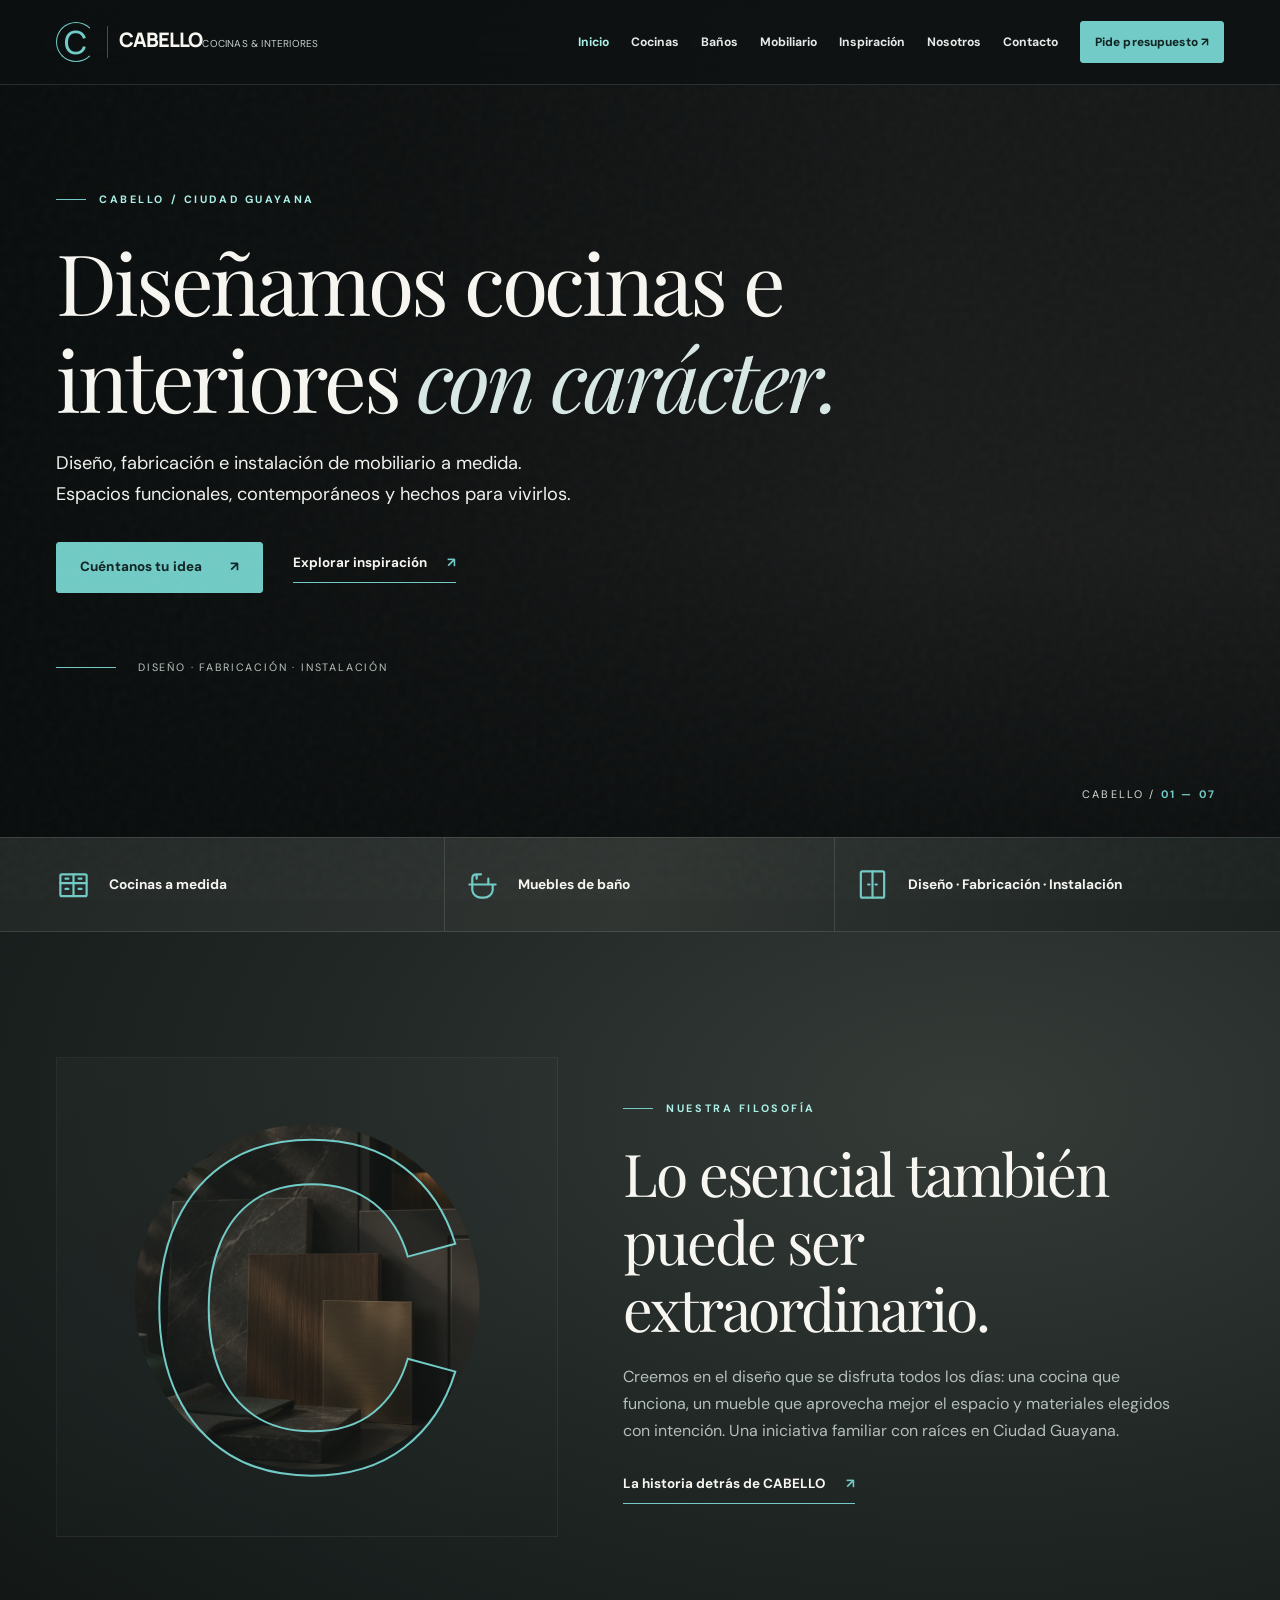
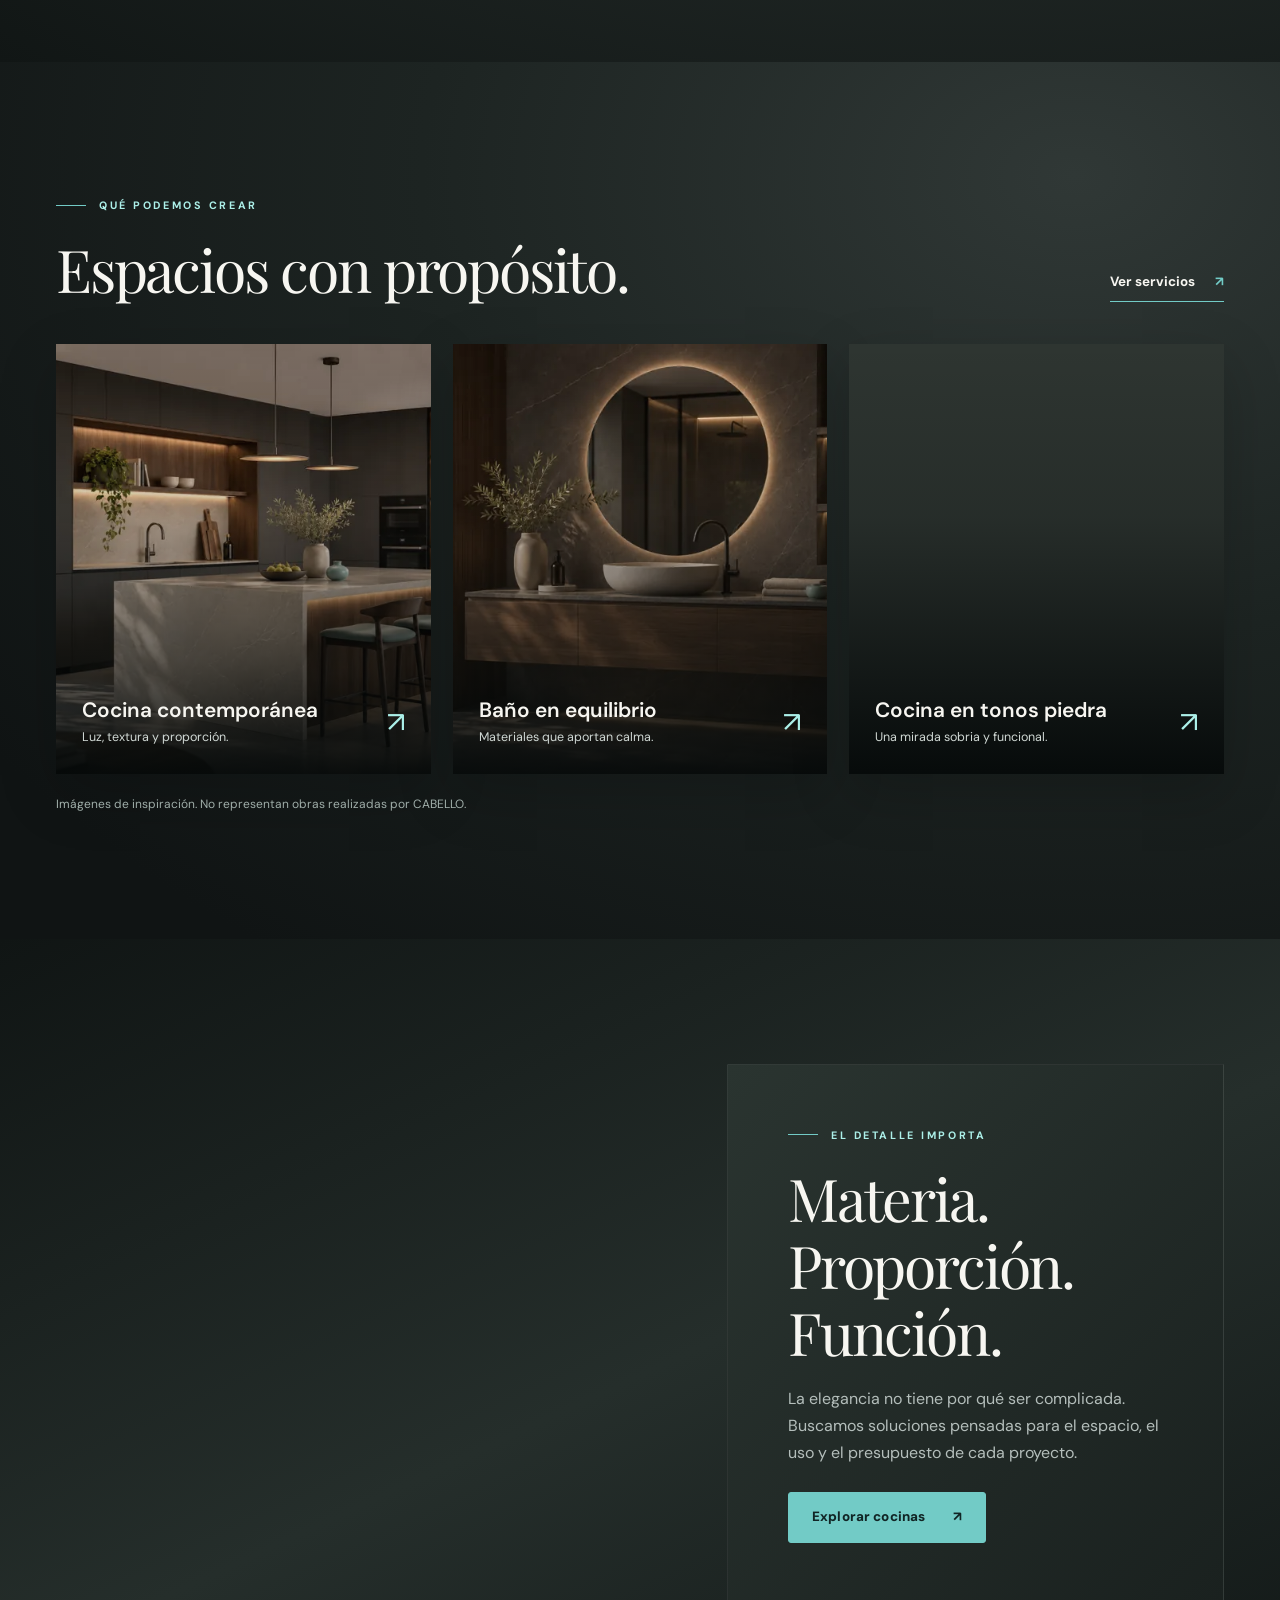
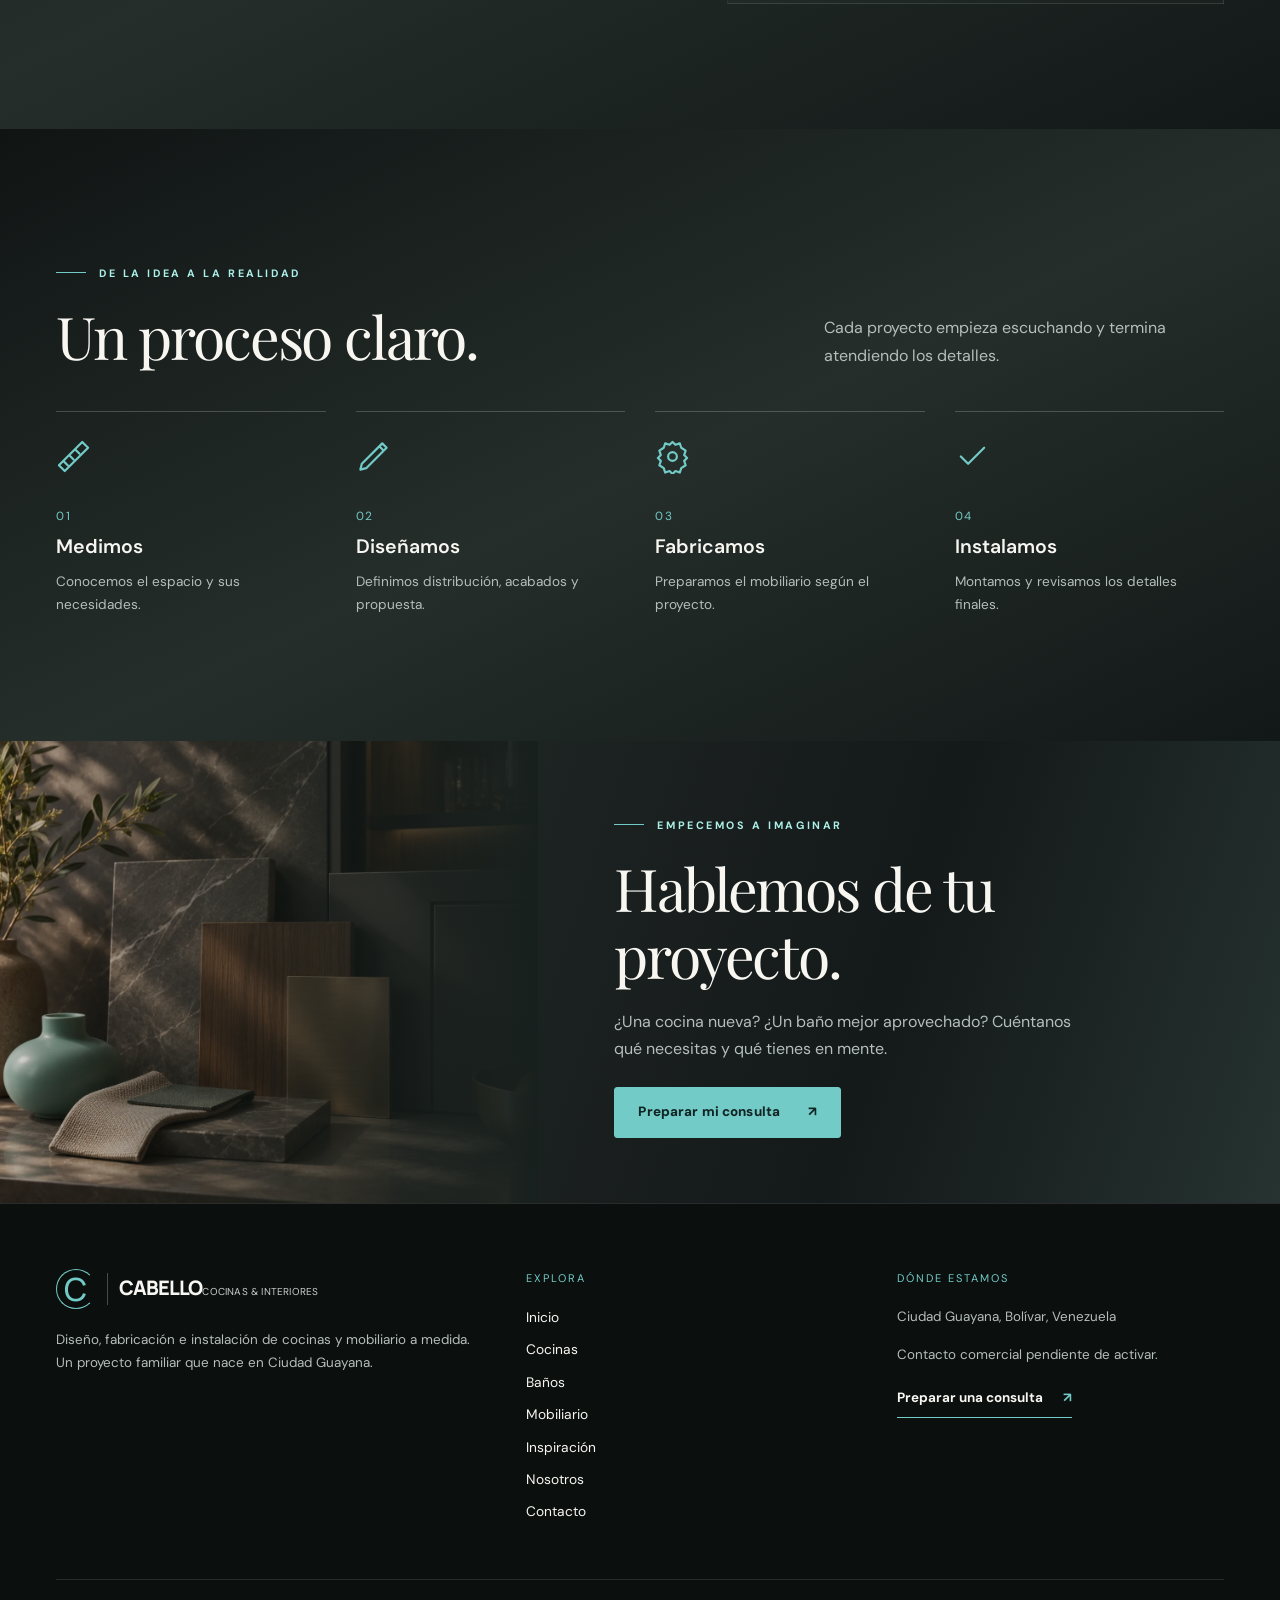
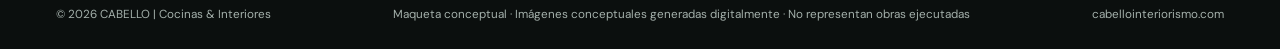
==== index.html @ 6de8db71 "Add files via upload" ====
<!DOCTYPE html>
<html lang="es"><head><meta charset="utf-8"/><meta content="width=device-width,initial-scale=1" name="viewport"/><meta content="#111515" name="theme-color"/><meta content="Diseño, fabricación e instalación de cocinas y mobiliario a medida en Ciudad Guayana. Conoce el proyecto familiar CABELLO." name="description"/><title>CABELLO | Cocinas &amp; Interiores en Ciudad Guayana</title><link href="assets/favicon.svg" rel="icon" type="image/svg+xml"/><link href="assets/styles.css" rel="stylesheet"/><link href="https://fonts.googleapis.com" rel="preconnect"/><link crossorigin="" href="https://fonts.gstatic.com" rel="preconnect"/><link href="https://cabellointeriorismo.com/" rel="canonical"/><link as="image" href="assets/images/cocina-grafito.webp" media="(min-width: 768px)" rel="preload"/><link as="image" href="assets/images/cocina-grafito-mobile.webp" media="(max-width: 767px)" rel="preload"/></head><body><a class="skip" href="#main">Saltar al contenido</a><header class="site-header"><div class="header-desktop"><div class="shell header-inner"><a aria-label="CABELLO, inicio" class="brand" href="index.html"><span aria-hidden="true" class="brand-mark">C</span><span aria-hidden="true" class="brand-rule"></span><span><span class="brand-name">CABELLO</span><span class="brand-sub">COCINAS &amp; INTERIORES</span></span></a><nav aria-label="Navegación principal" class="nav-desktop"><a aria-current="page" class="active" href="index.html">Inicio</a><a class="" href="cocinas.html">Cocinas</a><a class="" href="banos.html">Baños</a><a class="" href="mobiliario.html">Mobiliario</a><a class="" href="proyectos.html">Inspiración</a><a class="" href="nosotros.html">Nosotros</a><a class="" href="contacto.html">Contacto</a><a class="btn" href="contacto.html">Pide presupuesto ↗</a></nav></div></div><div class="header-tablet"><div class="shell header-inner"><a aria-label="CABELLO, inicio" class="brand" href="index.html"><span aria-hidden="true" class="brand-mark">C</span><span aria-hidden="true" class="brand-rule"></span><span><span class="brand-name">CABELLO</span><span class="brand-sub">COCINAS &amp; INTERIORES</span></span></a><button aria-controls="drawer-tablet" aria-expanded="false" aria-label="Abrir menú" class="menu-toggle" data-menu-button="" type="button">☰</button></div><nav aria-label="Menú tablet" class="nav-drawer" data-menu-panel="" id="drawer-tablet"><a aria-current="page" class="active" href="index.html">Inicio</a><a class="" href="cocinas.html">Cocinas</a><a class="" href="banos.html">Baños</a><a class="" href="mobiliario.html">Mobiliario</a><a class="" href="proyectos.html">Inspiración</a><a class="" href="nosotros.html">Nosotros</a><a class="" href="contacto.html">Contacto</a><a class="btn" href="contacto.html">Solicitar presupuesto <span>↗</span></a></nav></div><div class="header-mobile"><div class="shell header-inner"><a aria-label="CABELLO, inicio" class="brand" href="index.html"><span aria-hidden="true" class="brand-mark">C</span><span aria-hidden="true" class="brand-rule"></span><span><span class="brand-name">CABELLO</span><span class="brand-sub">COCINAS &amp; INTERIORES</span></span></a><button aria-controls="drawer-mobile" aria-expanded="false" aria-label="Abrir menú" class="menu-toggle" data-menu-button="" type="button">☰</button></div><nav aria-label="Menú mobile" class="nav-drawer" data-menu-panel="" id="drawer-mobile"><a aria-current="page" class="active" href="index.html">Inicio</a><a class="" href="cocinas.html">Cocinas</a><a class="" href="banos.html">Baños</a><a class="" href="mobiliario.html">Mobiliario</a><a class="" href="proyectos.html">Inspiración</a><a class="" href="nosotros.html">Nosotros</a><a class="" href="contacto.html">Contacto</a><a class="btn" href="contacto.html">Solicitar presupuesto <span>↗</span></a></nav></div></header><main id="main"><section class="hero"><div class="hero-media"><picture><source media="(max-width: 767px)" srcset="assets/images/cocina-grafito-mobile.webp"/><img alt="Imagen conceptual de cocina con gabinetes grafito, madera y una isla de piedra" decoding="async" fetchpriority="high" height="1086" loading="eager" sizes="100vw" src="assets/images/cocina-grafito.webp" srcset="assets/images/cocina-grafito-720.webp 720w, assets/images/cocina-grafito.webp 1448w" width="1448"/></picture></div><div class="hero-overlay"></div><div class="shell hero-inner"><span class="eyebrow">CABELLO / Ciudad Guayana</span><h1>Diseñamos cocinas e interiores <em>con carácter.</em></h1><p class="hero-lead">Diseño, fabricación e instalación de mobiliario a medida. Espacios funcionales, contemporáneos y hechos para vivirlos.</p><div class="hero-cta"><a class="btn" href="contacto.html">Cuéntanos tu idea <span>↗</span></a><a class="textlink" href="proyectos.html">Explorar inspiración <span>↗</span></a></div><div class="micro">Diseño · Fabricación · Instalación</div></div><div class="hero-meta">CABELLO / <b>01 — 07</b></div></section><section aria-label="Nuestros servicios" class="services-band"><div class="shell services-inner"><div class="service"><svg aria-hidden="true" stroke-linecap="round" stroke-linejoin="round" viewbox="0 0 24 24"><rect height="15" rx="1" width="18" x="3" y="5"></rect><path d="M3 11h18M12 5v15M6.5 8h2M15.5 8h2M6.5 15h2M15.5 15h2"></path></svg> Cocinas a medida</div><div class="service"><svg aria-hidden="true" stroke-linecap="round" stroke-linejoin="round" viewbox="0 0 24 24"><path d="M3 12h18M5 12V8c0-2 1-3 3-3h3m-6 7v4a6 6 0 0 0 6 5h2a6 6 0 0 0 6-5v-4M8 5v3m8 4V8"></path></svg> Muebles de baño</div><div class="service"><svg aria-hidden="true" stroke-linecap="round" stroke-linejoin="round" viewbox="0 0 24 24"><rect height="18" rx="1" width="16" x="4" y="3"></rect><path d="M12 3v18M9 12h1M14 12h1"></path></svg> Diseño · Fabricación · Instalación</div></div></section><section class="section manifesto"><div class="shell manifesto-grid"><div aria-hidden="true" class="monogram-panel"><span>C</span></div><div class="manifesto-text"><span class="eyebrow">Nuestra filosofía</span><h2>Lo esencial también puede ser extraordinario.</h2><p>Creemos en el diseño que se disfruta todos los días: una cocina que funciona, un mueble que aprovecha mejor el espacio y materiales elegidos con intención. Una iniciativa familiar con raíces en Ciudad Guayana.</p><a class="textlink" href="nosotros.html">La historia detrás de CABELLO <span>↗</span></a></div></div></section><section class="section dark-gradient"><div class="shell"><div class="section-heading"><div><span class="eyebrow">Qué podemos crear</span><h2>Espacios con propósito.</h2></div><a class="textlink" href="mobiliario.html">Ver servicios <span>↗</span></a></div><div class="display-grid"><a class="editorial-card" data-category="cocinas" href="proyectos.html"><div class="card-image"><img alt="Imagen conceptual de cocina contemporánea con piedra clara, madera y detalles grafito" decoding="async" height="1086" loading="lazy" sizes="(max-width: 767px) 100vw, (max-width: 1199px) 50vw, 33vw" src="assets/images/cocina-piedra.webp" srcset="assets/images/cocina-piedra-720.webp 720w, assets/images/cocina-piedra.webp 1448w" width="1448"/></div><div class="card-content"><div><h3>Cocina contemporánea</h3><p>Luz, textura y proporción.</p></div><span aria-hidden="true" class="card-arrow">↗</span></div></a><a class="editorial-card" data-category="banos" href="proyectos.html"><div class="card-image"><img alt="Imagen conceptual de baño con mueble suspendido de madera y espejo circular iluminado" decoding="async" height="1086" loading="lazy" sizes="(max-width: 767px) 100vw, (max-width: 1199px) 50vw, 33vw" src="assets/images/bano-vanity.webp" srcset="assets/images/bano-vanity-720.webp 720w, assets/images/bano-vanity.webp 1448w" width="1448"/></div><div class="card-content"><div><h3>Baño en equilibrio</h3><p>Materiales que aportan calma.</p></div><span aria-hidden="true" class="card-arrow">↗</span></div></a><a class="editorial-card" data-category="cocinas" href="proyectos.html"><div class="card-image"><img alt="Imagen conceptual de cocina con gabinetes grafito, madera y una isla de piedra" decoding="async" height="1086" loading="lazy" sizes="(max-width: 767px) 100vw, (max-width: 1199px) 50vw, 33vw" src="assets/images/cocina-grafito.webp" srcset="assets/images/cocina-grafito-720.webp 720w, assets/images/cocina-grafito.webp 1448w" width="1448"/></div><div class="card-content"><div><h3>Cocina en tonos piedra</h3><p>Una mirada sobria y funcional.</p></div><span aria-hidden="true" class="card-arrow">↗</span></div></a></div><p class="disclaimer">Imágenes de inspiración. No representan obras realizadas por CABELLO.</p></div></section><section class="section deep-gradient"><div class="shell feature-grid"><img alt="Imagen conceptual de selección de piedra, madera y acabados para mobiliario" decoding="async" height="1086" loading="lazy" sizes="(max-width: 767px) 100vw, 50vw" src="assets/images/materiales.webp" srcset="assets/images/materiales-720.webp 720w, assets/images/materiales.webp 1448w" width="1448"/><div class="feature-copy"><span class="eyebrow">El detalle importa</span><h2>Materia. Proporción. Función.</h2><p>La elegancia no tiene por qué ser complicada. Buscamos soluciones pensadas para el espacio, el uso y el presupuesto de cada proyecto.</p><a class="btn" href="cocinas.html">Explorar cocinas <span>↗</span></a></div></div></section><section class="section deep-gradient"><div class="shell"><div class="section-heading"><div><span class="eyebrow">De la idea a la realidad</span><h2>Un proceso claro.</h2></div><p>Cada proyecto empieza escuchando y termina atendiendo los detalles.</p></div><div class="process-grid"><div class="process"><div class="process-icon"><svg aria-hidden="true" stroke-linecap="round" stroke-linejoin="round" viewbox="0 0 24 24"><path d="M2 18 18 2l4 4L6 22zM13 7l3 3m-7 1 3 3m-7 1 3 3"></path></svg></div><div class="process-num">01</div><h3>Medimos</h3><p>Conocemos el espacio y sus necesidades.</p></div><div class="process"><div class="process-icon"><svg aria-hidden="true" stroke-linecap="round" stroke-linejoin="round" viewbox="0 0 24 24"><path d="M3 21l4-1 14-14-3-3L4 17zM16 5l3 3"></path></svg></div><div class="process-num">02</div><h3>Diseñamos</h3><p>Definimos distribución, acabados y propuesta.</p></div><div class="process"><div class="process-icon"><svg aria-hidden="true" stroke-linecap="round" stroke-linejoin="round" viewbox="0 0 24 24"><path d="m12 2 2 2 3-1 1 3 3 2-1 3 2 2-2 2 1 3-3 2-1 3-3-1-2 2-2-2-3 1-1-3-3-2 1-3-2-2 2-2-1-3 3-2 1-3 3 1z"></path><circle cx="12" cy="12" r="3"></circle></svg></div><div class="process-num">03</div><h3>Fabricamos</h3><p>Preparamos el mobiliario según el proyecto.</p></div><div class="process"><div class="process-icon"><svg aria-hidden="true" stroke-linecap="round" stroke-linejoin="round" viewbox="0 0 24 24"><path d="M4 12l5 5L20 6"></path></svg></div><div class="process-num">04</div><h3>Instalamos</h3><p>Montamos y revisamos los detalles finales.</p></div></div></div></section><section class="cta-band"><div class="cta-grid"><div aria-label="Detalle ilustrativo de materiales de interiorismo" class="cta-img" role="img"></div><div class="cta-copy"><span class="eyebrow">Empecemos a imaginar</span><h2>Hablemos de tu proyecto.</h2><p>¿Una cocina nueva? ¿Un baño mejor aprovechado? Cuéntanos qué necesitas y qué tienes en mente.</p><a class="btn" href="contacto.html">Preparar mi consulta <span>↗</span></a></div></div></section></main><footer class="footer"><div class="shell"><div class="footer-grid"><div><a class="brand" href="index.html"><span aria-hidden="true" class="brand-mark">C</span><span aria-hidden="true" class="brand-rule"></span><span><span class="brand-name">CABELLO</span><span class="brand-sub">COCINAS &amp; INTERIORES</span></span></a><p>Diseño, fabricación e instalación de cocinas y mobiliario a medida. Un proyecto familiar que nace en Ciudad Guayana.</p></div><div><div class="footer-title">Explora</div><nav aria-label="Enlaces de pie de página" class="footer-links"><a href="index.html">Inicio</a><a href="cocinas.html">Cocinas</a><a href="banos.html">Baños</a><a href="mobiliario.html">Mobiliario</a><a href="proyectos.html">Inspiración</a><a href="nosotros.html">Nosotros</a><a href="contacto.html">Contacto</a></nav></div><div><div class="footer-title">Dónde estamos</div><p>Ciudad Guayana, Bolívar, Venezuela</p><p style="margin-top:15px">Contacto comercial pendiente de activar.</p><a class="textlink" href="contacto.html" style="margin-top:20px">Preparar una consulta <span>↗</span></a></div></div><div class="footer-bottom"><span>© 2026 CABELLO | Cocinas &amp; Interiores</span><span>Maqueta conceptual · Imágenes conceptuales generadas digitalmente · No representan obras ejecutadas</span><span>cabellointeriorismo.com</span></div></div></footer><script defer="" src="assets/site.js"></script></body></html>
---- assets/styles.css ----
@import url('https://fonts.googleapis.com/css2?family=DM+Sans:wght@400;500;600;700&family=Manrope:wght@400;500;600;700;800&family=Playfair+Display:wght@400;500;600&display=swap');
:root{--bg:#111515;--bg2:#1a1f1e;--panel:#252b29;--mint:#72cbc6;--mintlight:#acf0e9;--white:#f7f6f1;--muted:#b4bebb;--line:rgba(255,255,255,.12);--max:1320px}
*,*::before,*::after{box-sizing:border-box}html{scroll-behavior:smooth}body{margin:0;min-width:320px;background:var(--bg);color:var(--white);font:400 16px/1.7 'DM Sans',Arial,sans-serif;-webkit-font-smoothing:antialiased}body:before{content:'';inset:0;position:fixed;z-index:70;pointer-events:none;opacity:.028;background-image:url("data:image/svg+xml,%3Csvg viewBox='0 0 160 160' xmlns='http://www.w3.org/2000/svg'%3E%3Cfilter id='noise'%3E%3CfeTurbulence type='fractalNoise' baseFrequency='.73' numOctaves='2' stitchTiles='stitch'/%3E%3C/filter%3E%3Crect width='100%25' height='100%25' filter='url(%23noise)'/%3E%3C/svg%3E")}body.menu-open{overflow:hidden}a{color:inherit;text-decoration:none}button,input,textarea,select{font:inherit}button{cursor:pointer}img{display:block;max-width:100%;width:100%;height:100%;object-fit:cover}h1,h2,h3,p{margin:0}h1,h2,.serif{font-family:'Playfair Display',Georgia,serif;font-weight:400;line-height:1.14;letter-spacing:-.037em}h1{font-size:clamp(3.3rem,6.6vw,7.7rem)}h2{font-size:clamp(2.5rem,4.6vw,5rem)}h3{font-size:1.22rem;font-weight:600;line-height:1.32}p{color:var(--muted)}.shell{width:min(calc(100% - 112px),var(--max));margin-inline:auto}.sr-only{position:absolute;width:1px;height:1px;overflow:hidden;clip:rect(0,0,0,0)}.skip{position:absolute;z-index:500;left:10px;top:-100px;background:var(--mint);color:#102421;padding:12px}.skip:focus{top:10px}.eyebrow{display:inline-flex;align-items:center;gap:13px;letter-spacing:.24em;font-weight:700;font-size:.67rem;text-transform:uppercase;color:var(--mintlight)}.eyebrow:before{content:'';width:30px;height:1px;background:var(--mint)}.btn{display:inline-flex;align-items:center;justify-content:center;gap:28px;min-height:51px;padding:13px 23px;border:1px solid var(--mint);background:var(--mint);color:#112525;font-weight:800;letter-spacing:.01em;font-size:.84rem;border-radius:3px;transition:background .25s,transform .25s,box-shadow .25s}.btn:hover{background:#a2e6e1;transform:translateY(-2px);box-shadow:0 12px 28px rgba(114,203,198,.16)}.btn-quiet{border-color:rgba(255,255,255,.25);background:rgba(255,255,255,.035);color:var(--white)}.btn-quiet:hover{color:#112525}.textlink{display:inline-flex;gap:20px;align-items:center;font-weight:700;font-size:.84rem;border-bottom:1px solid var(--mint);padding-bottom:7px}.textlink span{color:var(--mint)}a:focus-visible,button:focus-visible,input:focus-visible,textarea:focus-visible,select:focus-visible{outline:3px solid var(--mintlight);outline-offset:4px}
/* Device-specific header variants: rendered only in their matching breakpoint */
.site-header{position:fixed;inset:0 0 auto;z-index:80;border-bottom:1px solid var(--line);background:rgba(13,17,17,.74);backdrop-filter:blur(18px);-webkit-backdrop-filter:blur(18px)}.header-inner{height:84px;display:flex;align-items:center;justify-content:space-between;gap:20px}.brand{display:flex;align-items:center;gap:11px;min-width:0}.brand-mark{width:40px;height:40px;border:1.8px solid var(--mint);border-right-color:transparent;border-radius:50%;display:grid;place-items:center;font:500 32px/1 Manrope,sans-serif;color:var(--mint);letter-spacing:-.17em;padding-right:6px;flex-shrink:0}.brand-rule{height:32px;width:1px;background:rgba(255,255,255,.25)}.brand-name{font:800 20px/1 Manrope,sans-serif;letter-spacing:-.055em}.brand-sub{font-size:10px;letter-spacing:.02em;color:#c7d1cf;margin-top:5px}.nav-desktop{display:flex;align-items:center;gap:22px}.nav-desktop>a:not(.btn),.nav-tablet>a:not(.btn){font-size:.76rem;font-weight:700;color:#e5e9e7;transition:color .2s}.nav-desktop a.active:not(.btn),.nav-desktop a:hover:not(.btn){color:var(--mintlight)}.nav-desktop .btn{min-height:41px;padding:10px 14px;font-size:.74rem}.header-tablet,.header-mobile{display:none}.menu-toggle{height:45px;width:47px;border:1px solid rgba(255,255,255,.28);background:rgba(255,255,255,.06);color:#fff;font-size:25px;border-radius:3px;display:grid;place-items:center}.nav-drawer{display:none;position:absolute;top:100%;left:0;right:0;background:rgba(16,21,20,.98);border-bottom:1px solid var(--line);padding:18px 24px 27px;box-shadow:0 18px 40px rgba(0,0,0,.36)}.nav-drawer.is-open{display:grid;gap:2px}.nav-drawer a{display:block;font-size:1rem;padding:11px 7px;border-bottom:1px solid rgba(255,255,255,.07)}.nav-drawer .btn{margin-top:14px;text-align:center}.nav-drawer a.active{color:var(--mint)}
.hero{position:relative;min-height:760px;height:min(93svh,1020px);display:flex;align-items:center;isolation:isolate;overflow:hidden;background:#222}.hero-media,.hero-overlay{position:absolute;inset:0;z-index:-2}.hero-media picture,.hero-media img{height:100%;width:100%;object-fit:cover;object-position:center}.hero-overlay{z-index:-1;background:linear-gradient(90deg,rgba(9,13,13,.96) 0%,rgba(11,14,14,.82) 30%,rgba(9,13,13,.28) 72%),linear-gradient(0deg,rgba(7,11,11,.7) 0%,transparent 35%,rgba(7,11,11,.25) 100%)}.hero-inner{padding-top:105px;padding-bottom:85px}.hero h1{max-width:870px;margin:25px 0 22px}.hero h1 em{font-style:italic;color:#d8e8e5}.hero-lead{max-width:520px;color:#f0f2ee;font-size:1.14rem}.hero-cta{display:flex;align-items:center;gap:30px;flex-wrap:wrap;margin-top:32px}.hero-meta{position:absolute;bottom:34px;right:5%;font-size:.68rem;letter-spacing:.2em;color:#d7dedb}.hero-meta b{color:var(--mint)}.micro{display:flex;gap:22px;align-items:center;font-size:.67rem;letter-spacing:.17em;text-transform:uppercase;color:#b9c5c0;margin-top:65px}.micro:before{content:'';width:60px;height:1px;background:var(--mint)}
.services-band{border-block:1px solid var(--line);background:linear-gradient(110deg,#212725,#303532,#1b2220)}.services-inner{display:grid;grid-template-columns:repeat(3,1fr)}.service{display:flex;align-items:center;gap:18px;padding:29px 20px;border-right:1px solid var(--line);font-weight:700;font-size:.86rem}.service:first-child{padding-left:0}.service:last-child{border:0}.service svg,.process-icon svg{width:35px;height:35px;stroke:var(--mint);fill:none;stroke-width:1.5;flex-shrink:0}
.section{padding:125px 0;position:relative}.dark-gradient{background:radial-gradient(ellipse at 84% 13%,#303836 0%,#1d2422 43%,#101414 89%)}.deep-gradient{background:linear-gradient(155deg,#101514,#252e2b 53%,#121817)}.section-heading{display:flex;align-items:end;justify-content:space-between;gap:45px;margin-bottom:42px}.section-heading h2{margin-top:20px}.section-heading p{max-width:400px}.display-grid{display:grid;grid-template-columns:repeat(3,minmax(0,1fr));gap:22px}.editorial-card{position:relative;overflow:hidden;min-height:430px;display:flex;align-items:end;background:#2e3531;box-shadow:0 20px 55px rgba(0,0,0,.19);isolation:isolate}.editorial-card .card-image{position:absolute;inset:0;z-index:-2}.editorial-card img{transition:transform .65s;filter:saturate(.83)}.editorial-card:hover img{transform:scale(1.055)}.editorial-card:after{position:absolute;inset:0;content:'';background:linear-gradient(0deg,rgba(5,9,9,.96),rgba(5,9,9,.18) 60%,transparent);z-index:-1}.card-content{padding:26px;width:100%;display:flex;align-items:end;justify-content:space-between;gap:15px}.card-content h3{font-size:1.3rem;margin-bottom:3px}.card-content p{font-size:.78rem;color:#d0d8d4}.card-arrow{color:var(--mintlight);font-size:29px}.disclaimer{font-size:.75rem;color:#aab9b4;margin-top:20px}.manifesto{background:radial-gradient(ellipse at 76% 24%,#353c38,#202725 48%,#111615);overflow:hidden}.manifesto-grid{display:grid;grid-template-columns:43% 57%;align-items:center;gap:30px}.monogram-panel{min-height:480px;position:relative;display:grid;place-items:center;background:linear-gradient(145deg,rgba(255,255,255,.025),rgba(255,255,255,0));border:1px solid rgba(255,255,255,.05);overflow:hidden}.monogram-panel:before{content:'';position:absolute;inset:8%;background:linear-gradient(90deg,rgba(10,15,14,.6),transparent),url('images/materiales.webp') center/cover;opacity:.6;clip-path:circle(42%)}.monogram-panel span{font:600 clamp(280px,35vw,500px)/1 Manrope,sans-serif;color:rgba(14,19,18,.5);-webkit-text-stroke:2px var(--mint);position:relative;letter-spacing:-.18em;padding-right:.17em}.manifesto-text{padding:30px 35px}.manifesto-text h2{margin:22px 0}.manifesto-text p{max-width:550px;margin-bottom:25px}.values{display:grid;grid-template-columns:repeat(3,1fr);gap:22px}.value{padding:35px;background:linear-gradient(135deg,rgba(255,255,255,.075),rgba(255,255,255,.015));border:1px solid rgba(255,255,255,.085);box-shadow:0 20px 55px rgba(0,0,0,.1)}.value-num{display:block;color:var(--mint);letter-spacing:.16em;font-size:.72rem;margin-bottom:37px}.value h3{margin-bottom:9px}.process-grid{display:grid;grid-template-columns:repeat(4,1fr);gap:30px}.process{border-top:1px solid rgba(255,255,255,.2);padding-top:27px}.process-icon{margin-bottom:24px}.process-num{font-size:.74rem;color:var(--mint);letter-spacing:.16em;margin-bottom:8px}.process h3{margin-bottom:10px}.process p{font-size:.85rem}.cta-band{position:relative;background:linear-gradient(108deg,#29312d,#141919 68%,#263330);overflow:hidden}.cta-grid{display:grid;grid-template-columns:42% 58%;min-height:435px}.cta-img{position:relative;background:url('images/materiales.webp') center/cover}.cta-img:after{content:'';position:absolute;inset:0;background:linear-gradient(90deg,rgba(0,0,0,.16),#18201e)}.cta-copy{padding:65px clamp(35px,6vw,100px);align-self:center}.cta-copy h2{margin:20px 0}.cta-copy p{max-width:470px;margin-bottom:25px}.footer{background:#0b0f0e;border-top:1px solid var(--line);padding:65px 0 24px}.footer-grid{display:grid;grid-template-columns:1.3fr 1fr 1fr;gap:45px}.footer .brand{margin-bottom:20px}.footer p{max-width:420px;font-size:.84rem}.footer-title{text-transform:uppercase;font-size:.69rem;letter-spacing:.18em;color:var(--mint);margin-bottom:18px}.footer-links{display:grid;gap:9px;font-size:.86rem}.footer-links a:hover{color:var(--mintlight)}.footer-bottom{display:flex;justify-content:space-between;gap:20px;border-top:1px solid var(--line);margin-top:55px;padding-top:25px;font-size:.73rem;color:#a4b0ab;flex-wrap:wrap}
.subhero{min-height:570px;position:relative;display:flex;align-items:end;isolation:isolate;overflow:hidden;background:#1e2522}.subhero-img,.subhero-shade{position:absolute;inset:0;z-index:-2}.subhero-img img{height:100%;object-fit:cover}.subhero-shade{z-index:-1;background:linear-gradient(90deg,rgba(8,12,12,.96),rgba(8,12,12,.73) 47%,rgba(8,12,12,.2)),linear-gradient(0deg,rgba(8,12,12,.75),transparent 55%)}.subhero-content{padding:170px 0 85px}.subhero h1{font-size:clamp(3.2rem,5.8vw,6.5rem);max-width:890px;margin:20px 0}.subhero p{max-width:620px;color:#edf2ef;font-size:1.05rem}.split{display:grid;grid-template-columns:1fr 1fr;min-height:550px}.split.reverse .split-image{order:2}.split-image{overflow:hidden;min-height:430px}.split-image img{filter:saturate(.8)}.split-copy{display:flex;flex-direction:column;justify-content:center;padding:90px max(6vw,35px);background:linear-gradient(125deg,#222a27,#141a19)}.split-copy h2{margin:18px 0}.split-copy p{max-width:530px}.tags{display:flex;flex-wrap:wrap;gap:9px;margin-top:26px}.tags span{border:1px solid rgba(114,203,198,.35);padding:7px 12px;font-size:.72rem;color:#d7e8e2}.feature-grid{display:grid;grid-template-columns:1.3fr 1fr;gap:25px;align-items:stretch}.feature-grid>img{min-height:540px;max-height:620px}.feature-copy{padding:60px;background:linear-gradient(135deg,#2a3430,#1a211f);border:1px solid rgba(255,255,255,.08);align-self:stretch;display:flex;justify-content:center;flex-direction:column}.feature-copy h2{margin:20px 0}.feature-copy .btn{align-self:flex-start;margin-top:25px}.gallery-filters{display:flex;flex-wrap:wrap;gap:10px;margin-bottom:28px}.filter-btn{padding:11px 19px;border:1px solid rgba(255,255,255,.24);background:transparent;color:#eef2ee;border-radius:2px;font-size:.82rem}.filter-btn.is-active,.filter-btn:hover{background:var(--mint);border-color:var(--mint);color:#132422}.note-box{padding:22px 25px;background:rgba(114,203,198,.05);border-left:2px solid var(--mint);color:#d3dcd6;margin-top:28px;font-size:.83rem}.contact-layout{display:grid;grid-template-columns:1fr 1fr;gap:8%;align-items:start}.contact-layout h2{margin:20px 0}.contact-layout .note-box{margin:30px 0}.form{padding:36px;border:1px solid rgba(255,255,255,.14);background:linear-gradient(145deg,rgba(255,255,255,.07),rgba(255,255,255,.02));box-shadow:0 25px 70px rgba(0,0,0,.2)}.field{margin-bottom:19px}.field label{display:block;font-size:.77rem;font-weight:700;margin-bottom:8px;color:#eff3ef}.field input,.field textarea,.field select{width:100%;border:1px solid rgba(255,255,255,.19);border-radius:2px;padding:12px 14px;color:white;background:#242c29;min-height:48px}.field textarea{min-height:132px;resize:vertical}.field select option{background:#242c29}.form-feedback{font-size:.82rem;margin-top:13px;color:var(--mintlight)}.faq{display:grid;grid-template-columns:1fr 1.2fr;gap:60px}.faq details{border-bottom:1px solid var(--line);padding:20px 0}.faq summary{cursor:pointer;font-weight:600}.faq details p{padding-top:13px;font-size:.9rem}.pill{font-size:.7rem;letter-spacing:.14em;color:#d0e1dc;padding:6px 10px;border:1px solid rgba(255,255,255,.15)}
@media(max-width:1199px){.header-desktop{display:none}.header-tablet{display:block}.header-tablet .header-inner{height:76px}.shell{width:min(calc(100% - 76px),var(--max))}.section{padding:100px 0}.display-grid{gap:16px}.editorial-card{min-height:350px}.manifesto-text{padding:25px}.monogram-panel{min-height:400px}}
@media(max-width:767px){.header-tablet{display:none}.header-mobile{display:block}.header-mobile .header-inner{height:68px}.header-mobile .brand-mark{width:34px;height:34px;font-size:28px}.header-mobile .brand-name{font-size:18px}.header-mobile .brand-sub{font-size:9px}.header-mobile .brand-rule{height:28px}.shell{width:calc(100% - 38px)}.hero{min-height:650px;height:auto;align-items:end}.hero-media img{object-position:61% center}.hero-overlay{background:linear-gradient(0deg,rgba(8,11,11,.98),rgba(10,13,13,.65) 52%,rgba(10,13,13,.27)),linear-gradient(90deg,rgba(8,11,11,.5),transparent)}.hero-inner{padding-top:200px;padding-bottom:82px}.hero h1{font-size:clamp(2.9rem,11vw,4.9rem);margin:18px 0}.hero-lead{font-size:.99rem}.hero-cta{gap:20px}.hero-cta .btn{width:100%}.hero-meta{bottom:21px;right:20px}.micro{display:none}.services-inner{grid-template-columns:1fr}.service,.service:first-child{padding:17px 5px;border-right:0;border-bottom:1px solid var(--line)}.service:last-child{border:0}.service svg{width:27px;height:27px}.section{padding:76px 0}.section-heading{display:block;margin-bottom:30px}.section-heading h2,.manifesto h2{margin:17px 0}.section-heading .textlink{margin-top:22px}.section-heading p{margin-top:18px}.display-grid{grid-template-columns:1fr}.editorial-card{min-height:390px}.manifesto-grid{grid-template-columns:1fr;gap:10px}.monogram-panel{min-height:270px}.monogram-panel span{font-size:260px}.manifesto-text{padding:15px 0 5px}.values,.process-grid{grid-template-columns:1fr}.value{padding:26px}.value-num{margin-bottom:20px}.process-grid{gap:27px}.process{padding-top:18px}.process-icon{margin-bottom:13px}.cta-grid{grid-template-columns:1fr}.cta-img{min-height:240px}.cta-img:after{background:linear-gradient(0deg,#18201e,rgba(0,0,0,.1))}.cta-copy{padding:30px 20px 65px}.cta-copy .btn{width:100%}.footer{padding-top:50px}.footer-grid{grid-template-columns:1fr;gap:34px}.footer-bottom{margin-top:38px}.subhero{min-height:480px}.subhero-content{padding:175px 0 65px}.subhero h1{font-size:clamp(2.9rem,10vw,4.6rem)}.split{grid-template-columns:1fr}.split.reverse .split-image{order:0}.split-image{min-height:330px;max-height:430px}.split-copy{padding:65px 20px}.feature-grid{grid-template-columns:1fr}.feature-grid>img{min-height:350px;max-height:450px}.feature-copy{padding:35px 25px}.contact-layout{grid-template-columns:1fr;gap:30px}.form{padding:23px 19px}.faq{grid-template-columns:1fr;gap:15px}.gallery-filters{gap:7px}.filter-btn{padding:10px 13px}.section h2{font-size:clamp(2.5rem,9vw,4.1rem)}}
@media(max-width:380px){.brand-sub{display:none}.hero h1{font-size:2.65rem}.hero-inner{padding-top:175px}.btn{font-size:.8rem;padding-inline:13px}.editorial-card{min-height:340px}}
@media(prefers-reduced-motion:reduce){html{scroll-behavior:auto}*,*::before,*::after{animation-duration:.01ms!important;transition-duration:.01ms!important}}

[hidden]{display:none!important}

/* CABELLO V7: art-direction picture fills each responsive subhero. */
.subhero-img picture{display:block;width:100%;height:100%}
.subhero-img picture img{display:block;width:100%;height:100%;object-fit:cover}
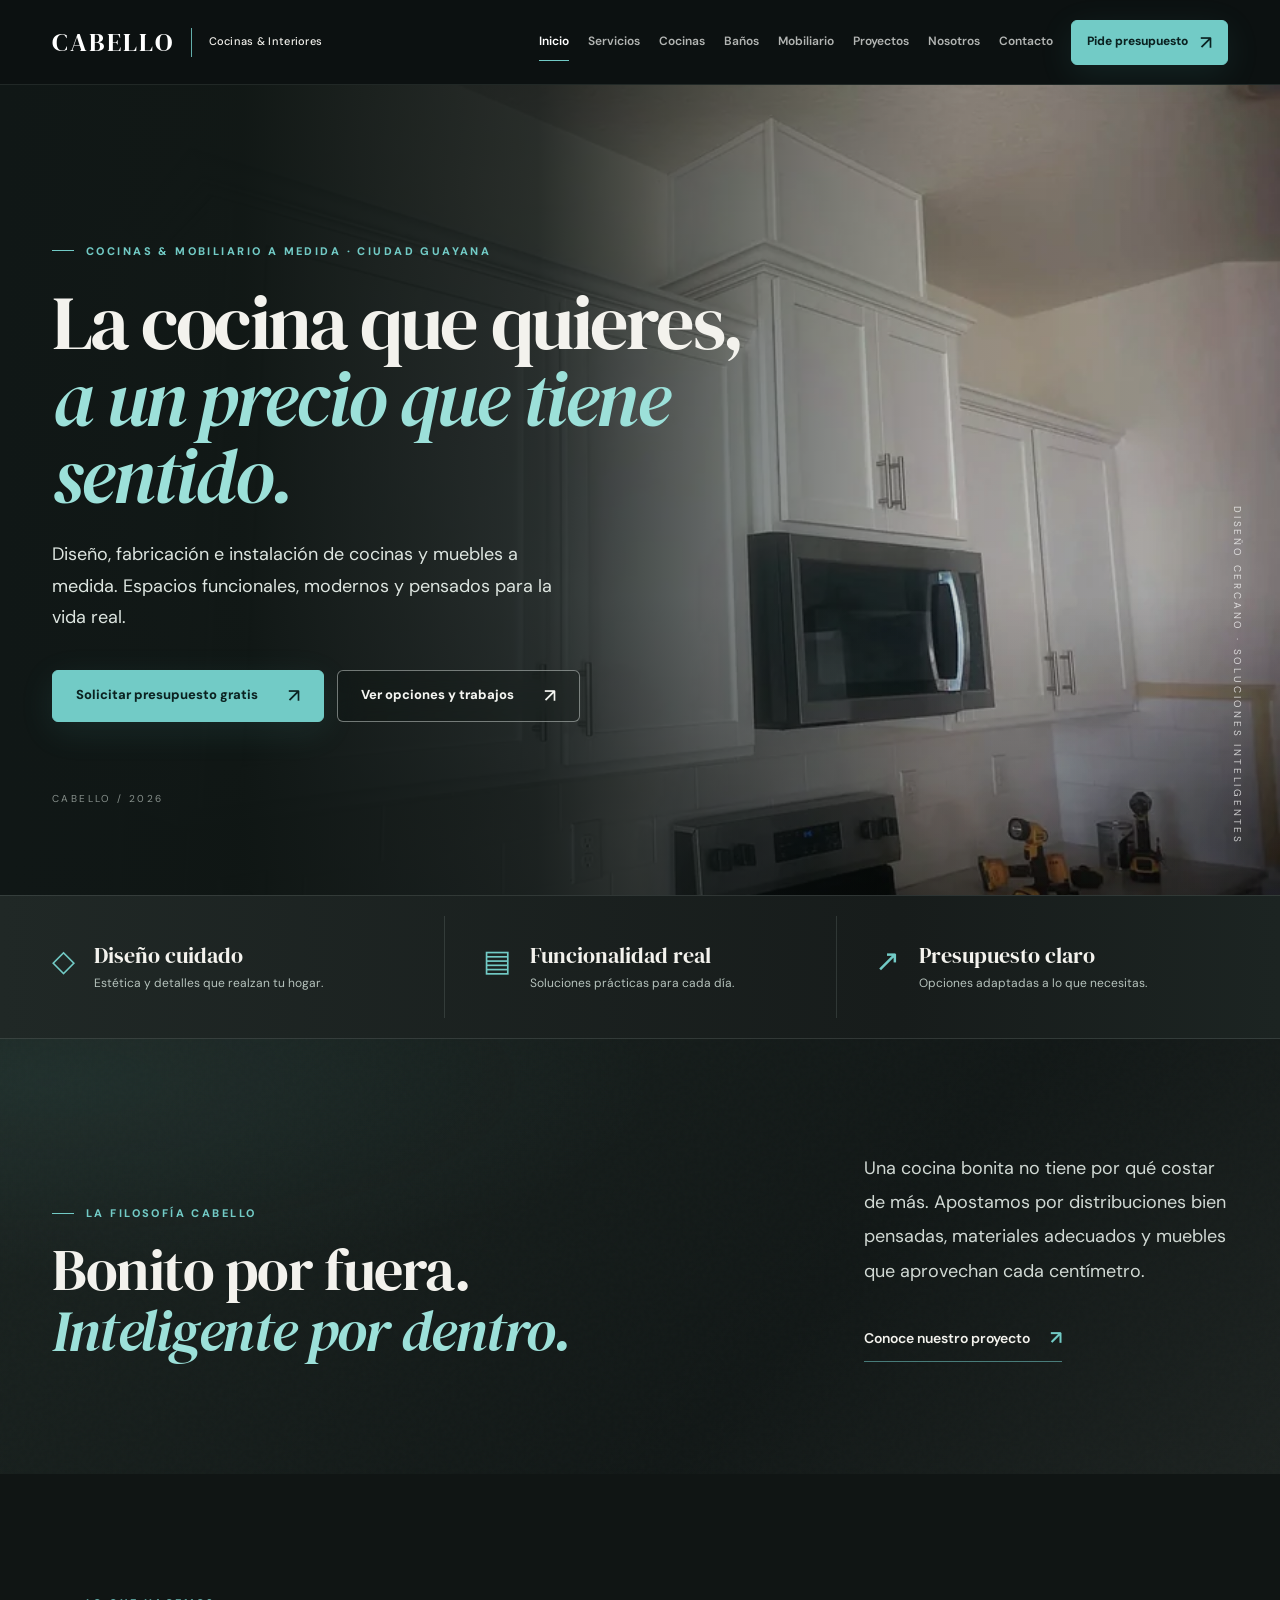
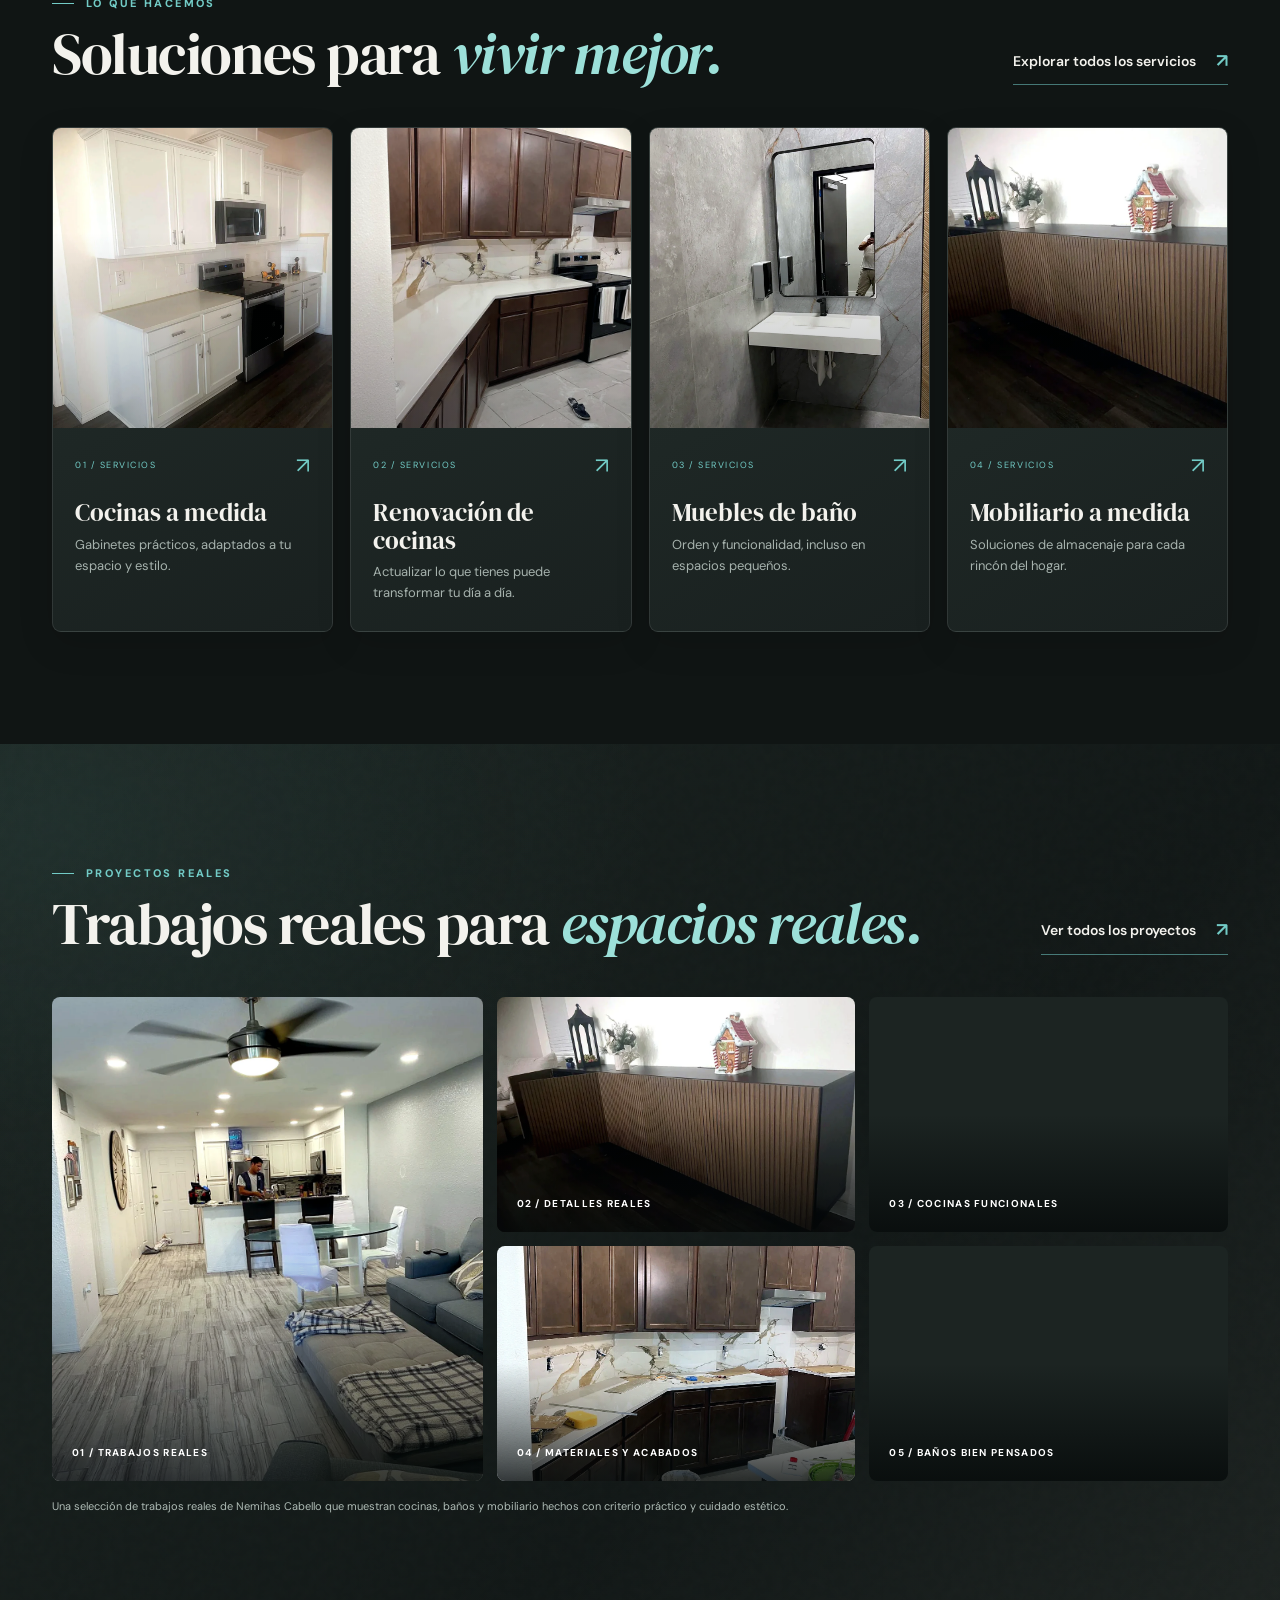
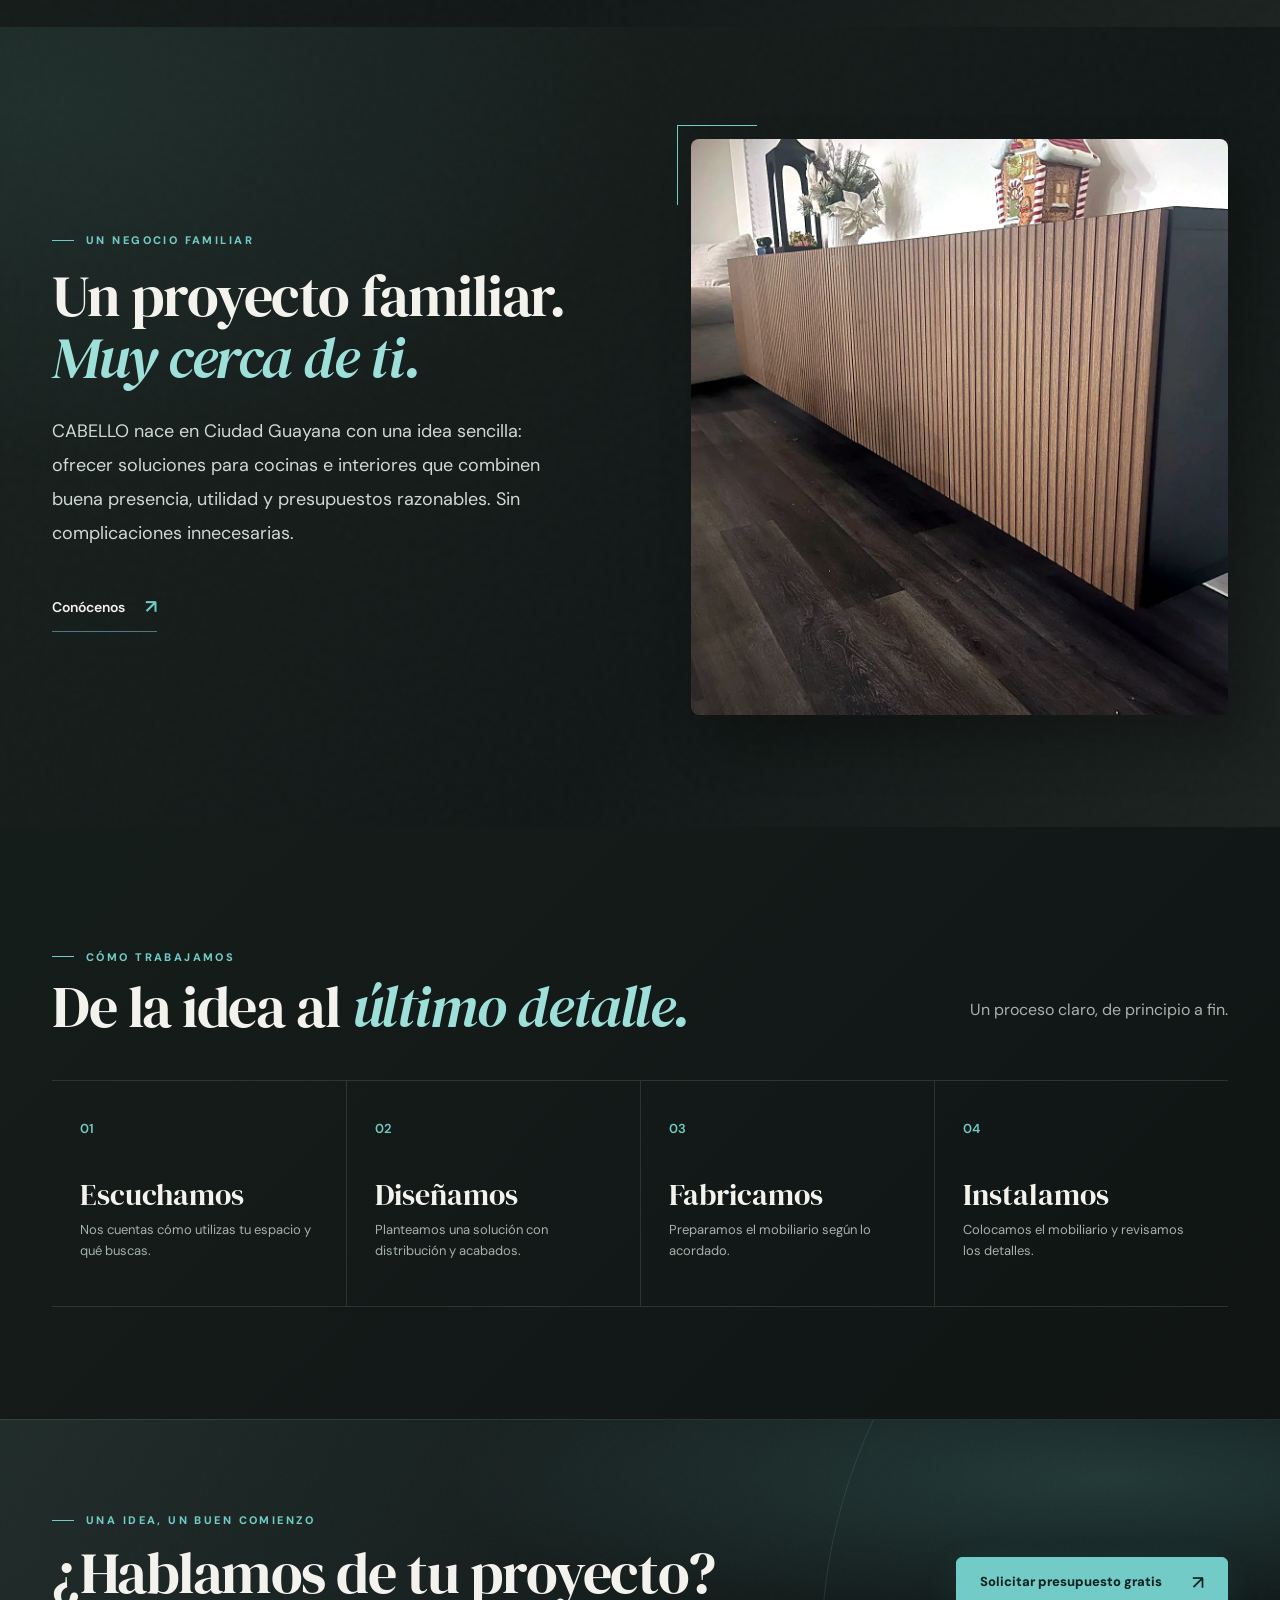
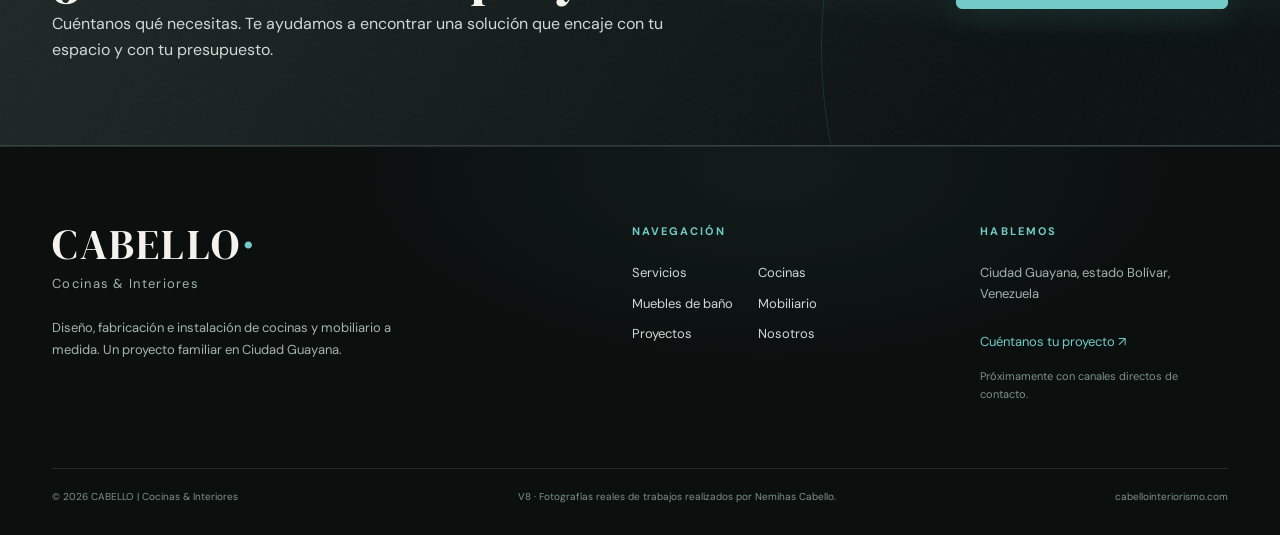
==== commit 22af3e45: "Add files via upload" ====
--- a/index.html
+++ b/index.html
@@ -1,2 +1,20 @@
 <!DOCTYPE html>
-<html lang="es"><head><meta charset="utf-8"/><meta content="width=device-width,initial-scale=1" name="viewport"/><meta content="#111515" name="theme-color"/><meta content="Diseño, fabricación e instalación de cocinas y mobiliario a medida en Ciudad Guayana. Conoce el proyecto familiar CABELLO." name="description"/><title>CABELLO | Cocinas &amp; Interiores en Ciudad Guayana</title><link href="assets/favicon.svg" rel="icon" type="image/svg+xml"/><link href="assets/styles.css" rel="stylesheet"/><link href="https://fonts.googleapis.com" rel="preconnect"/><link crossorigin="" href="https://fonts.gstatic.com" rel="preconnect"/><link href="https://cabellointeriorismo.com/" rel="canonical"/><link as="image" href="assets/images/cocina-grafito.webp" media="(min-width: 768px)" rel="preload"/><link as="image" href="assets/images/cocina-grafito-mobile.webp" media="(max-width: 767px)" rel="preload"/></head><body><a class="skip" href="#main">Saltar al contenido</a><header class="site-header"><div class="header-desktop"><div class="shell header-inner"><a aria-label="CABELLO, inicio" class="brand" href="index.html"><span aria-hidden="true" class="brand-mark">C</span><span aria-hidden="true" class="brand-rule"></span><span><span class="brand-name">CABELLO</span><span class="brand-sub">COCINAS &amp; INTERIORES</span></span></a><nav aria-label="Navegación principal" class="nav-desktop"><a aria-current="page" class="active" href="index.html">Inicio</a><a class="" href="cocinas.html">Cocinas</a><a class="" href="banos.html">Baños</a><a class="" href="mobiliario.html">Mobiliario</a><a class="" href="proyectos.html">Inspiración</a><a class="" href="nosotros.html">Nosotros</a><a class="" href="contacto.html">Contacto</a><a class="btn" href="contacto.html">Pide presupuesto ↗</a></nav></div></div><div class="header-tablet"><div class="shell header-inner"><a aria-label="CABELLO, inicio" class="brand" href="index.html"><span aria-hidden="true" class="brand-mark">C</span><span aria-hidden="true" class="brand-rule"></span><span><span class="brand-name">CABELLO</span><span class="brand-sub">COCINAS &amp; INTERIORES</span></span></a><button aria-controls="drawer-tablet" aria-expanded="false" aria-label="Abrir menú" class="menu-toggle" data-menu-button="" type="button">☰</button></div><nav aria-label="Menú tablet" class="nav-drawer" data-menu-panel="" id="drawer-tablet"><a aria-current="page" class="active" href="index.html">Inicio</a><a class="" href="cocinas.html">Cocinas</a><a class="" href="banos.html">Baños</a><a class="" href="mobiliario.html">Mobiliario</a><a class="" href="proyectos.html">Inspiración</a><a class="" href="nosotros.html">Nosotros</a><a class="" href="contacto.html">Contacto</a><a class="btn" href="contacto.html">Solicitar presupuesto <span>↗</span></a></nav></div><div class="header-mobile"><div class="shell header-inner"><a aria-label="CABELLO, inicio" class="brand" href="index.html"><span aria-hidden="true" class="brand-mark">C</span><span aria-hidden="true" class="brand-rule"></span><span><span class="brand-name">CABELLO</span><span class="brand-sub">COCINAS &amp; INTERIORES</span></span></a><button aria-controls="drawer-mobile" aria-expanded="false" aria-label="Abrir menú" class="menu-toggle" data-menu-button="" type="button">☰</button></div><nav aria-label="Menú mobile" class="nav-drawer" data-menu-panel="" id="drawer-mobile"><a aria-current="page" class="active" href="index.html">Inicio</a><a class="" href="cocinas.html">Cocinas</a><a class="" href="banos.html">Baños</a><a class="" href="mobiliario.html">Mobiliario</a><a class="" href="proyectos.html">Inspiración</a><a class="" href="nosotros.html">Nosotros</a><a class="" href="contacto.html">Contacto</a><a class="btn" href="contacto.html">Solicitar presupuesto <span>↗</span></a></nav></div></header><main id="main"><section class="hero"><div class="hero-media"><picture><source media="(max-width: 767px)" srcset="assets/images/cocina-grafito-mobile.webp"/><img alt="Imagen conceptual de cocina con gabinetes grafito, madera y una isla de piedra" decoding="async" fetchpriority="high" height="1086" loading="eager" sizes="100vw" src="assets/images/cocina-grafito.webp" srcset="assets/images/cocina-grafito-720.webp 720w, assets/images/cocina-grafito.webp 1448w" width="1448"/></picture></div><div class="hero-overlay"></div><div class="shell hero-inner"><span class="eyebrow">CABELLO / Ciudad Guayana</span><h1>Diseñamos cocinas e interiores <em>con carácter.</em></h1><p class="hero-lead">Diseño, fabricación e instalación de mobiliario a medida. Espacios funcionales, contemporáneos y hechos para vivirlos.</p><div class="hero-cta"><a class="btn" href="contacto.html">Cuéntanos tu idea <span>↗</span></a><a class="textlink" href="proyectos.html">Explorar inspiración <span>↗</span></a></div><div class="micro">Diseño · Fabricación · Instalación</div></div><div class="hero-meta">CABELLO / <b>01 — 07</b></div></section><section aria-label="Nuestros servicios" class="services-band"><div class="shell services-inner"><div class="service"><svg aria-hidden="true" stroke-linecap="round" stroke-linejoin="round" viewbox="0 0 24 24"><rect height="15" rx="1" width="18" x="3" y="5"></rect><path d="M3 11h18M12 5v15M6.5 8h2M15.5 8h2M6.5 15h2M15.5 15h2"></path></svg> Cocinas a medida</div><div class="service"><svg aria-hidden="true" stroke-linecap="round" stroke-linejoin="round" viewbox="0 0 24 24"><path d="M3 12h18M5 12V8c0-2 1-3 3-3h3m-6 7v4a6 6 0 0 0 6 5h2a6 6 0 0 0 6-5v-4M8 5v3m8 4V8"></path></svg> Muebles de baño</div><div class="service"><svg aria-hidden="true" stroke-linecap="round" stroke-linejoin="round" viewbox="0 0 24 24"><rect height="18" rx="1" width="16" x="4" y="3"></rect><path d="M12 3v18M9 12h1M14 12h1"></path></svg> Diseño · Fabricación · Instalación</div></div></section><section class="section manifesto"><div class="shell manifesto-grid"><div aria-hidden="true" class="monogram-panel"><span>C</span></div><div class="manifesto-text"><span class="eyebrow">Nuestra filosofía</span><h2>Lo esencial también puede ser extraordinario.</h2><p>Creemos en el diseño que se disfruta todos los días: una cocina que funciona, un mueble que aprovecha mejor el espacio y materiales elegidos con intención. Una iniciativa familiar con raíces en Ciudad Guayana.</p><a class="textlink" href="nosotros.html">La historia detrás de CABELLO <span>↗</span></a></div></div></section><section class="section dark-gradient"><div class="shell"><div class="section-heading"><div><span class="eyebrow">Qué podemos crear</span><h2>Espacios con propósito.</h2></div><a class="textlink" href="mobiliario.html">Ver servicios <span>↗</span></a></div><div class="display-grid"><a class="editorial-card" data-category="cocinas" href="proyectos.html"><div class="card-image"><img alt="Imagen conceptual de cocina contemporánea con piedra clara, madera y detalles grafito" decoding="async" height="1086" loading="lazy" sizes="(max-width: 767px) 100vw, (max-width: 1199px) 50vw, 33vw" src="assets/images/cocina-piedra.webp" srcset="assets/images/cocina-piedra-720.webp 720w, assets/images/cocina-piedra.webp 1448w" width="1448"/></div><div class="card-content"><div><h3>Cocina contemporánea</h3><p>Luz, textura y proporción.</p></div><span aria-hidden="true" class="card-arrow">↗</span></div></a><a class="editorial-card" data-category="banos" href="proyectos.html"><div class="card-image"><img alt="Imagen conceptual de baño con mueble suspendido de madera y espejo circular iluminado" decoding="async" height="1086" loading="lazy" sizes="(max-width: 767px) 100vw, (max-width: 1199px) 50vw, 33vw" src="assets/images/bano-vanity.webp" srcset="assets/images/bano-vanity-720.webp 720w, assets/images/bano-vanity.webp 1448w" width="1448"/></div><div class="card-content"><div><h3>Baño en equilibrio</h3><p>Materiales que aportan calma.</p></div><span aria-hidden="true" class="card-arrow">↗</span></div></a><a class="editorial-card" data-category="cocinas" href="proyectos.html"><div class="card-image"><img alt="Imagen conceptual de cocina con gabinetes grafito, madera y una isla de piedra" decoding="async" height="1086" loading="lazy" sizes="(max-width: 767px) 100vw, (max-width: 1199px) 50vw, 33vw" src="assets/images/cocina-grafito.webp" srcset="assets/images/cocina-grafito-720.webp 720w, assets/images/cocina-grafito.webp 1448w" width="1448"/></div><div class="card-content"><div><h3>Cocina en tonos piedra</h3><p>Una mirada sobria y funcional.</p></div><span aria-hidden="true" class="card-arrow">↗</span></div></a></div><p class="disclaimer">Imágenes de inspiración. No representan obras realizadas por CABELLO.</p></div></section><section class="section deep-gradient"><div class="shell feature-grid"><img alt="Imagen conceptual de selección de piedra, madera y acabados para mobiliario" decoding="async" height="1086" loading="lazy" sizes="(max-width: 767px) 100vw, 50vw" src="assets/images/materiales.webp" srcset="assets/images/materiales-720.webp 720w, assets/images/materiales.webp 1448w" width="1448"/><div class="feature-copy"><span class="eyebrow">El detalle importa</span><h2>Materia. Proporción. Función.</h2><p>La elegancia no tiene por qué ser complicada. Buscamos soluciones pensadas para el espacio, el uso y el presupuesto de cada proyecto.</p><a class="btn" href="cocinas.html">Explorar cocinas <span>↗</span></a></div></div></section><section class="section deep-gradient"><div class="shell"><div class="section-heading"><div><span class="eyebrow">De la idea a la realidad</span><h2>Un proceso claro.</h2></div><p>Cada proyecto empieza escuchando y termina atendiendo los detalles.</p></div><div class="process-grid"><div class="process"><div class="process-icon"><svg aria-hidden="true" stroke-linecap="round" stroke-linejoin="round" viewbox="0 0 24 24"><path d="M2 18 18 2l4 4L6 22zM13 7l3 3m-7 1 3 3m-7 1 3 3"></path></svg></div><div class="process-num">01</div><h3>Medimos</h3><p>Conocemos el espacio y sus necesidades.</p></div><div class="process"><div class="process-icon"><svg aria-hidden="true" stroke-linecap="round" stroke-linejoin="round" viewbox="0 0 24 24"><path d="M3 21l4-1 14-14-3-3L4 17zM16 5l3 3"></path></svg></div><div class="process-num">02</div><h3>Diseñamos</h3><p>Definimos distribución, acabados y propuesta.</p></div><div class="process"><div class="process-icon"><svg aria-hidden="true" stroke-linecap="round" stroke-linejoin="round" viewbox="0 0 24 24"><path d="m12 2 2 2 3-1 1 3 3 2-1 3 2 2-2 2 1 3-3 2-1 3-3-1-2 2-2-2-3 1-1-3-3-2 1-3-2-2 2-2-1-3 3-2 1-3 3 1z"></path><circle cx="12" cy="12" r="3"></circle></svg></div><div class="process-num">03</div><h3>Fabricamos</h3><p>Preparamos el mobiliario según el proyecto.</p></div><div class="process"><div class="process-icon"><svg aria-hidden="true" stroke-linecap="round" stroke-linejoin="round" viewbox="0 0 24 24"><path d="M4 12l5 5L20 6"></path></svg></div><div class="process-num">04</div><h3>Instalamos</h3><p>Montamos y revisamos los detalles finales.</p></div></div></div></section><section class="cta-band"><div class="cta-grid"><div aria-label="Detalle ilustrativo de materiales de interiorismo" class="cta-img" role="img"></div><div class="cta-copy"><span class="eyebrow">Empecemos a imaginar</span><h2>Hablemos de tu proyecto.</h2><p>¿Una cocina nueva? ¿Un baño mejor aprovechado? Cuéntanos qué necesitas y qué tienes en mente.</p><a class="btn" href="contacto.html">Preparar mi consulta <span>↗</span></a></div></div></section></main><footer class="footer"><div class="shell"><div class="footer-grid"><div><a class="brand" href="index.html"><span aria-hidden="true" class="brand-mark">C</span><span aria-hidden="true" class="brand-rule"></span><span><span class="brand-name">CABELLO</span><span class="brand-sub">COCINAS &amp; INTERIORES</span></span></a><p>Diseño, fabricación e instalación de cocinas y mobiliario a medida. Un proyecto familiar que nace en Ciudad Guayana.</p></div><div><div class="footer-title">Explora</div><nav aria-label="Enlaces de pie de página" class="footer-links"><a href="index.html">Inicio</a><a href="cocinas.html">Cocinas</a><a href="banos.html">Baños</a><a href="mobiliario.html">Mobiliario</a><a href="proyectos.html">Inspiración</a><a href="nosotros.html">Nosotros</a><a href="contacto.html">Contacto</a></nav></div><div><div class="footer-title">Dónde estamos</div><p>Ciudad Guayana, Bolívar, Venezuela</p><p style="margin-top:15px">Contacto comercial pendiente de activar.</p><a class="textlink" href="contacto.html" style="margin-top:20px">Preparar una consulta <span>↗</span></a></div></div><div class="footer-bottom"><span>© 2026 CABELLO | Cocinas &amp; Interiores</span><span>Maqueta conceptual · Imágenes conceptuales generadas digitalmente · No representan obras ejecutadas</span><span>cabellointeriorismo.com</span></div></div></footer><script defer="" src="assets/site.js"></script></body></html>+<html lang="es"><head><meta charset="UTF-8"><meta name="viewport" content="width=device-width, initial-scale=1"><meta name="theme-color" content="#111716"><meta name="description" content="Diseño, fabricación e instalación de cocinas y mobiliario a medida en Ciudad Guayana. Diseño cuidado y precios que tienen sentido."><meta property="og:title" content="CABELLO | Cocinas a medida en Ciudad Guayana"><meta property="og:description" content="Diseño, fabricación e instalación de cocinas y mobiliario a medida en Ciudad Guayana. Diseño cuidado y precios que tienen sentido."><meta property="og:type" content="website"><meta property="og:url" content="https://cabellointeriorismo.com/"><meta property="og:locale" content="es_VE"><title>CABELLO | Cocinas a medida en Ciudad Guayana</title><link rel="canonical" href="https://cabellointeriorismo.com/"><link rel="icon" href="assets/favicon.svg" type="image/svg+xml"><link rel="preconnect" href="https://fonts.googleapis.com"><link rel="preconnect" href="https://fonts.gstatic.com" crossorigin><link href="https://fonts.googleapis.com/css2?family=DM+Sans:wght@400;450;500;600;700&family=Manrope:wght@400;500;600;700;800&family=DM+Serif+Display:ital@0;1&display=swap" rel="stylesheet"><link rel="stylesheet" href="assets/styles.css"><link rel="preload" as="image" href="assets/img/cocinas-blancas/cabello-cocina-blanca-angular-moderna-01.webp" media="(min-width: 768px)"><link rel="preload" as="image" href="assets/img/cocinas-blancas/cabello-cocina-blanca-angular-moderna-01-mobile.webp" media="(max-width: 767px)"></head>
+<body>
+<a class="skip-link" href="#contenido">Saltar al contenido</a>
+<header class="site-header" id="site-header">
+  <div class="header-desktop"><div class="shell header-inner"><a class="brand" href="index.html" aria-label="CABELLO, ir a inicio"><strong>CABELLO</strong><span class="brand-line" aria-hidden="true"></span><small>Cocinas &amp; Interiores</small></a><nav class="nav-links" aria-label="Navegación principal"><a class="current" href="index.html" aria-current="page">Inicio</a><a class="" href="servicios.html" >Servicios</a><a class="" href="cocinas.html" >Cocinas</a><a class="" href="banos.html" >Baños</a><a class="" href="mobiliario.html" >Mobiliario</a><a class="" href="proyectos.html" >Proyectos</a><a class="" href="nosotros.html" >Nosotros</a><a class="" href="contacto.html" >Contacto</a></nav><a class="btn btn-sm" href="contacto.html">Pide presupuesto <span>↗</span></a></div></div>
+  <div class="header-tablet"><div class="shell header-inner"><a class="brand" href="index.html"><strong>CABELLO</strong><span class="brand-line" aria-hidden="true"></span><small>Cocinas &amp; Interiores</small></a><button class="menu-button" type="button" data-menu-button="menu-tablet" aria-controls="menu-tablet" aria-expanded="false" aria-label="Abrir menú"><span></span><span></span></button></div><nav class="menu-panel" id="menu-tablet" aria-label="Navegación tablet" hidden><a class="current" href="index.html">Inicio <span>↗</span></a><a class="" href="servicios.html">Servicios <span>↗</span></a><a class="" href="cocinas.html">Cocinas <span>↗</span></a><a class="" href="banos.html">Baños <span>↗</span></a><a class="" href="mobiliario.html">Mobiliario <span>↗</span></a><a class="" href="proyectos.html">Proyectos <span>↗</span></a><a class="" href="nosotros.html">Nosotros <span>↗</span></a><a class="" href="contacto.html">Contacto <span>↗</span></a><a class="btn" href="contacto.html">Solicitar presupuesto <span>↗</span></a></nav></div>
+  <div class="header-mobile"><div class="shell header-inner"><a class="brand" href="index.html"><strong>CABELLO</strong><small>COCINAS &amp; INTERIORES</small></a><button class="menu-button" type="button" data-menu-button="menu-mobile" aria-controls="menu-mobile" aria-expanded="false" aria-label="Abrir menú"><span></span><span></span></button></div><nav class="menu-panel" id="menu-mobile" aria-label="Navegación móvil" hidden><a class="current" href="index.html">Inicio <span>↗</span></a><a class="" href="servicios.html">Servicios <span>↗</span></a><a class="" href="cocinas.html">Cocinas <span>↗</span></a><a class="" href="banos.html">Baños <span>↗</span></a><a class="" href="mobiliario.html">Mobiliario <span>↗</span></a><a class="" href="proyectos.html">Proyectos <span>↗</span></a><a class="" href="nosotros.html">Nosotros <span>↗</span></a><a class="" href="contacto.html">Contacto <span>↗</span></a><a class="btn" href="contacto.html">Solicitar presupuesto <span>↗</span></a></nav></div>
+</header>
+<main id="contenido"><section class="home-hero"><div class="hero-bg"><picture><source media="(max-width: 767px)" srcset="assets/img/cocinas-blancas/cabello-cocina-blanca-angular-moderna-01-mobile.webp"><img src="assets/img/cocinas-blancas/cabello-cocina-blanca-angular-moderna-01.webp" width="1600" height="1200" fetchpriority="high" loading="eager" alt="Cocina blanca contemporánea en distribución angular realizada por Nemihas Cabello"></picture></div><div class="hero-shade"></div><div class="shell home-hero-content"><div class="hero-copy"><span class="eyebrow">COCINAS &amp; MOBILIARIO A MEDIDA · CIUDAD GUAYANA</span><h1>La cocina que quieres, <em>a un precio que tiene sentido.</em></h1><p>Diseño, fabricación e instalación de cocinas y muebles a medida. Espacios funcionales, modernos y pensados para la vida real.</p><div class="hero-actions"><a class="btn " href="contacto.html">Solicitar presupuesto gratis <span aria-hidden="true">↗</span></a><a class="btn btn-outline" href="proyectos.html">Ver opciones y trabajos <span aria-hidden="true">↗</span></a></div></div><div class="hero-number">CABELLO / 2026</div></div><div class="hero-vertical">DISEÑO CERCANO · SOLUCIONES INTELIGENTES</div></section>
+<section class="value-rail"><div class="shell value-grid"><div><span class="value-icon">◇</span><h3>Diseño cuidado</h3><p>Estética y detalles que realzan tu hogar.</p></div><div><span class="value-icon">▤</span><h3>Funcionalidad real</h3><p>Soluciones prácticas para cada día.</p></div><div><span class="value-icon">↗</span><h3>Presupuesto claro</h3><p>Opciones adaptadas a lo que necesitas.</p></div></div></section>
+<section class="section intro-block section-grain"><div class="shell intro-grid"><div><span class="eyebrow">LA FILOSOFÍA CABELLO</span><h2 class="display-title">Bonito por fuera.<br><em>Inteligente por dentro.</em></h2></div><div class="intro-copy"><p>Una cocina bonita no tiene por qué costar de más. Apostamos por distribuciones bien pensadas, materiales adecuados y muebles que aprovechan cada centímetro.</p><a class="inline-link" href="nosotros.html">Conoce nuestro proyecto <span>↗</span></a></div></div></section>
+<section class="section"><div class="shell"><div class="section-heading"><div><span class="eyebrow">LO QUE HACEMOS</span><h2 class="display-title">Soluciones para <em>vivir mejor.</em></h2></div><a class="inline-link" href="servicios.html">Explorar todos los servicios <span>↗</span></a></div><div class="service-grid"><a class="service-card" href="cocinas.html"><div class="service-image"><img class="" src="assets/img/cocinas-blancas/cabello-cocina-blanca-completa-moderna-02.webp" alt="Vista completa de cocina blanca moderna con encimera clara y distribución eficiente." loading="lazy" decoding="async" srcset="assets/img/cocinas-blancas/cabello-cocina-blanca-completa-moderna-02-1080.webp 1080w, assets/img/cocinas-blancas/cabello-cocina-blanca-completa-moderna-02.webp 1600w" sizes="(max-width: 767px) 92vw, (max-width: 1199px) 54vw, 40vw"></div><div class="service-info"><div class="tinyline"><span>01 / SERVICIOS</span><span>↗</span></div><h3>Cocinas a medida</h3><p>Gabinetes prácticos, adaptados a tu espacio y estilo.</p></div></a><a class="service-card" href="servicios.html"><div class="service-image"><img class="" src="assets/img/cocinas-madera/cabello-cocina-madera-oscura-revestimiento-claro-01.webp" alt="Cocina en acabado madera oscura con revestimiento claro y distribución en esquina." loading="lazy" decoding="async" srcset="assets/img/cocinas-madera/cabello-cocina-madera-oscura-revestimiento-claro-01-1080.webp 1080w, assets/img/cocinas-madera/cabello-cocina-madera-oscura-revestimiento-claro-01.webp 1600w" sizes="(max-width: 767px) 92vw, (max-width: 1199px) 54vw, 40vw"></div><div class="service-info"><div class="tinyline"><span>02 / SERVICIOS</span><span>↗</span></div><h3>Renovación de cocinas</h3><p>Actualizar lo que tienes puede transformar tu día a día.</p></div></a><a class="service-card" href="banos.html"><div class="service-image"><img class="" src="assets/img/banos-vanities/cabello-vanity-moderno-pared-texturizada-01.webp" alt="Vanity moderno con espejo negro y pared de acabado texturizado." loading="lazy" decoding="async" srcset="assets/img/banos-vanities/cabello-vanity-moderno-pared-texturizada-01-1080.webp 1080w, assets/img/banos-vanities/cabello-vanity-moderno-pared-texturizada-01.webp 1600w" sizes="(max-width: 767px) 92vw, (max-width: 1199px) 54vw, 40vw"></div><div class="service-info"><div class="tinyline"><span>03 / SERVICIOS</span><span>↗</span></div><h3>Muebles de baño</h3><p>Orden y funcionalidad, incluso en espacios pequeños.</p></div></a><a class="service-card" href="mobiliario.html"><div class="service-image"><img class="" src="assets/img/mobiliario-interiores/cabello-aparador-listonado-moderno-01.webp" alt="Aparador moderno con frente listonado y acabado oscuro en interior residencial." loading="lazy" decoding="async" srcset="assets/img/mobiliario-interiores/cabello-aparador-listonado-moderno-01-1080.webp 1080w, assets/img/mobiliario-interiores/cabello-aparador-listonado-moderno-01.webp 1600w" sizes="(max-width: 767px) 92vw, (max-width: 1199px) 54vw, 40vw"></div><div class="service-info"><div class="tinyline"><span>04 / SERVICIOS</span><span>↗</span></div><h3>Mobiliario a medida</h3><p>Soluciones de almacenaje para cada rincón del hogar.</p></div></a></div></div></section>
+<section class="section editorial-gallery-section section-grain"><div class="shell"><div class="section-heading"><div><span class="eyebrow">PROYECTOS REALES</span><h2 class="display-title">Trabajos reales para <em>espacios reales.</em></h2></div><a class="inline-link" href="proyectos.html">Ver todos los proyectos <span>↗</span></a></div><div class="editorial-gallery"><a class="g-large" href="proyectos.html"><img class="" src="assets/img/mobiliario-interiores/cabello-espacio-abierto-salon-cocina-01.webp" alt="Espacio abierto de salón y cocina con mobiliario funcional y ambiente luminoso." loading="lazy" decoding="async" srcset="assets/img/mobiliario-interiores/cabello-espacio-abierto-salon-cocina-01-1080.webp 1080w, assets/img/mobiliario-interiores/cabello-espacio-abierto-salon-cocina-01.webp 1600w" sizes="(max-width: 767px) 92vw, (max-width: 1199px) 54vw, 40vw"><span>01 / TRABAJOS REALES</span></a><a href="proyectos.html"><img class="" src="assets/img/mobiliario-interiores/cabello-aparador-listonado-moderno-01.webp" alt="Aparador moderno con frente listonado y acabado oscuro en interior residencial." loading="lazy" decoding="async" srcset="assets/img/mobiliario-interiores/cabello-aparador-listonado-moderno-01-1080.webp 1080w, assets/img/mobiliario-interiores/cabello-aparador-listonado-moderno-01.webp 1600w" sizes="(max-width: 767px) 92vw, (max-width: 1199px) 54vw, 40vw"><span>02 / DETALLES REALES</span></a><a href="proyectos.html"><img class="" src="assets/img/cocinas-blancas/cabello-cocina-blanca-angular-moderna-01.webp" alt="Cocina blanca en distribución angular con diseño limpio y funcional." loading="lazy" decoding="async" srcset="assets/img/cocinas-blancas/cabello-cocina-blanca-angular-moderna-01-1080.webp 1080w, assets/img/cocinas-blancas/cabello-cocina-blanca-angular-moderna-01.webp 1600w" sizes="(max-width: 767px) 92vw, (max-width: 1199px) 54vw, 40vw"><span>03 / COCINAS FUNCIONALES</span></a><a href="proyectos.html"><img class="" src="assets/img/cocinas-madera/cabello-cocina-madera-oscura-angular-02.webp" alt="Cocina de madera oscura con distribución angular y encimera clara." loading="lazy" decoding="async"><span>04 / MATERIALES Y ACABADOS</span></a><a href="proyectos.html"><img class="" src="assets/img/banos-vanities/cabello-lavabo-flotante-moderno-01.webp" alt="Lavabo flotante con espejo vertical y revestimiento mural de aspecto elegante." loading="lazy" decoding="async"><span>05 / BAÑOS BIEN PENSADOS</span></a></div><p class="image-note">Una selección de trabajos reales de Nemihas Cabello que muestran cocinas, baños y mobiliario hechos con criterio práctico y cuidado estético.</p></div></section>
+<section class="section section-grain"><div class="shell split-feature reverse"><div class="split-visual reveal"><img class="" src="assets/img/mobiliario-interiores/cabello-aparador-listonado-angular-01.webp" alt="Aparador angular con frente listonado y acabado oscuro." loading="lazy" decoding="async"><div class="corner-tick"></div></div><div class="split-copy"><span class="eyebrow">UN NEGOCIO FAMILIAR</span><h2 class="display-title">Un proyecto familiar.<br><em>Muy cerca de ti.</em></h2><p>CABELLO nace en Ciudad Guayana con una idea sencilla: ofrecer soluciones para cocinas e interiores que combinen buena presencia, utilidad y presupuestos razonables. Sin complicaciones innecesarias.</p><a class="inline-link" href="nosotros.html">Conócenos<span>↗</span></a></div></div></section>
+<section class="section process-section"><div class="shell"><div class="section-heading"><div><span class="eyebrow">CÓMO TRABAJAMOS</span><h2 class="display-title">De la idea al <em>último detalle.</em></h2></div><p class="section-aside">Un proceso claro, de principio a fin.</p></div><div class="steps-grid"><article><span>01</span><h3>Escuchamos</h3><p>Nos cuentas cómo utilizas tu espacio y qué buscas.</p></article><article><span>02</span><h3>Diseñamos</h3><p>Planteamos una solución con distribución y acabados.</p></article><article><span>03</span><h3>Fabricamos</h3><p>Preparamos el mobiliario según lo acordado.</p></article><article><span>04</span><h3>Instalamos</h3><p>Colocamos el mobiliario y revisamos los detalles.</p></article></div></div></section>
+<section class="bottom-cta"><div class="shell cta-content"><div><span class="eyebrow">UNA IDEA, UN BUEN COMIENZO</span><h2 class="display-title">¿Hablamos de tu proyecto?</h2><p>Cuéntanos qué necesitas. Te ayudamos a encontrar una solución que encaje con tu espacio y con tu presupuesto.</p></div><a class="btn " href="contacto.html">Solicitar presupuesto gratis <span aria-hidden="true">↗</span></a></div></section></main>
+<footer class="site-footer"><div class="shell"><div class="footer-top"><div class="footer-brand"><a href="index.html" class="footer-logo">CABELLO<span>·</span></a><p>Cocinas &amp; Interiores</p><div class="footer-summary">Diseño, fabricación e instalación de cocinas y mobiliario a medida. Un proyecto familiar en Ciudad Guayana.</div></div><div><span class="footer-label">NAVEGACIÓN</span><div class="footer-links"><a href="servicios.html">Servicios</a><a href="cocinas.html">Cocinas</a><a href="banos.html">Muebles de baño</a><a href="mobiliario.html">Mobiliario</a><a href="proyectos.html">Proyectos</a><a href="nosotros.html">Nosotros</a></div></div><div><span class="footer-label">HABLEMOS</span><p>Ciudad Guayana, estado Bolívar,<br>Venezuela</p><a href="contacto.html" class="footer-linkcta">Cuéntanos tu proyecto ↗</a><small>Próximamente con canales directos de contacto.</small></div></div><div class="footer-bottom"><span>© 2026 CABELLO | Cocinas &amp; Interiores</span><span>V8 · Fotografías reales de trabajos realizados por Nemihas Cabello.</span><span>cabellointeriorismo.com</span></div></div></footer>
+<script src="assets/site.js" defer></script>
+</body></html>
--- a/assets/styles.css
+++ b/assets/styles.css
@@ -1,19 +1,30 @@
-@import url('https://fonts.googleapis.com/css2?family=DM+Sans:wght@400;500;600;700&family=Manrope:wght@400;500;600;700;800&family=Playfair+Display:wght@400;500;600&display=swap');
-:root{--bg:#111515;--bg2:#1a1f1e;--panel:#252b29;--mint:#72cbc6;--mintlight:#acf0e9;--white:#f7f6f1;--muted:#b4bebb;--line:rgba(255,255,255,.12);--max:1320px}
-*,*::before,*::after{box-sizing:border-box}html{scroll-behavior:smooth}body{margin:0;min-width:320px;background:var(--bg);color:var(--white);font:400 16px/1.7 'DM Sans',Arial,sans-serif;-webkit-font-smoothing:antialiased}body:before{content:'';inset:0;position:fixed;z-index:70;pointer-events:none;opacity:.028;background-image:url("data:image/svg+xml,%3Csvg viewBox='0 0 160 160' xmlns='http://www.w3.org/2000/svg'%3E%3Cfilter id='noise'%3E%3CfeTurbulence type='fractalNoise' baseFrequency='.73' numOctaves='2' stitchTiles='stitch'/%3E%3C/filter%3E%3Crect width='100%25' height='100%25' filter='url(%23noise)'/%3E%3C/svg%3E")}body.menu-open{overflow:hidden}a{color:inherit;text-decoration:none}button,input,textarea,select{font:inherit}button{cursor:pointer}img{display:block;max-width:100%;width:100%;height:100%;object-fit:cover}h1,h2,h3,p{margin:0}h1,h2,.serif{font-family:'Playfair Display',Georgia,serif;font-weight:400;line-height:1.14;letter-spacing:-.037em}h1{font-size:clamp(3.3rem,6.6vw,7.7rem)}h2{font-size:clamp(2.5rem,4.6vw,5rem)}h3{font-size:1.22rem;font-weight:600;line-height:1.32}p{color:var(--muted)}.shell{width:min(calc(100% - 112px),var(--max));margin-inline:auto}.sr-only{position:absolute;width:1px;height:1px;overflow:hidden;clip:rect(0,0,0,0)}.skip{position:absolute;z-index:500;left:10px;top:-100px;background:var(--mint);color:#102421;padding:12px}.skip:focus{top:10px}.eyebrow{display:inline-flex;align-items:center;gap:13px;letter-spacing:.24em;font-weight:700;font-size:.67rem;text-transform:uppercase;color:var(--mintlight)}.eyebrow:before{content:'';width:30px;height:1px;background:var(--mint)}.btn{display:inline-flex;align-items:center;justify-content:center;gap:28px;min-height:51px;padding:13px 23px;border:1px solid var(--mint);background:var(--mint);color:#112525;font-weight:800;letter-spacing:.01em;font-size:.84rem;border-radius:3px;transition:background .25s,transform .25s,box-shadow .25s}.btn:hover{background:#a2e6e1;transform:translateY(-2px);box-shadow:0 12px 28px rgba(114,203,198,.16)}.btn-quiet{border-color:rgba(255,255,255,.25);background:rgba(255,255,255,.035);color:var(--white)}.btn-quiet:hover{color:#112525}.textlink{display:inline-flex;gap:20px;align-items:center;font-weight:700;font-size:.84rem;border-bottom:1px solid var(--mint);padding-bottom:7px}.textlink span{color:var(--mint)}a:focus-visible,button:focus-visible,input:focus-visible,textarea:focus-visible,select:focus-visible{outline:3px solid var(--mintlight);outline-offset:4px}
-/* Device-specific header variants: rendered only in their matching breakpoint */
-.site-header{position:fixed;inset:0 0 auto;z-index:80;border-bottom:1px solid var(--line);background:rgba(13,17,17,.74);backdrop-filter:blur(18px);-webkit-backdrop-filter:blur(18px)}.header-inner{height:84px;display:flex;align-items:center;justify-content:space-between;gap:20px}.brand{display:flex;align-items:center;gap:11px;min-width:0}.brand-mark{width:40px;height:40px;border:1.8px solid var(--mint);border-right-color:transparent;border-radius:50%;display:grid;place-items:center;font:500 32px/1 Manrope,sans-serif;color:var(--mint);letter-spacing:-.17em;padding-right:6px;flex-shrink:0}.brand-rule{height:32px;width:1px;background:rgba(255,255,255,.25)}.brand-name{font:800 20px/1 Manrope,sans-serif;letter-spacing:-.055em}.brand-sub{font-size:10px;letter-spacing:.02em;color:#c7d1cf;margin-top:5px}.nav-desktop{display:flex;align-items:center;gap:22px}.nav-desktop>a:not(.btn),.nav-tablet>a:not(.btn){font-size:.76rem;font-weight:700;color:#e5e9e7;transition:color .2s}.nav-desktop a.active:not(.btn),.nav-desktop a:hover:not(.btn){color:var(--mintlight)}.nav-desktop .btn{min-height:41px;padding:10px 14px;font-size:.74rem}.header-tablet,.header-mobile{display:none}.menu-toggle{height:45px;width:47px;border:1px solid rgba(255,255,255,.28);background:rgba(255,255,255,.06);color:#fff;font-size:25px;border-radius:3px;display:grid;place-items:center}.nav-drawer{display:none;position:absolute;top:100%;left:0;right:0;background:rgba(16,21,20,.98);border-bottom:1px solid var(--line);padding:18px 24px 27px;box-shadow:0 18px 40px rgba(0,0,0,.36)}.nav-drawer.is-open{display:grid;gap:2px}.nav-drawer a{display:block;font-size:1rem;padding:11px 7px;border-bottom:1px solid rgba(255,255,255,.07)}.nav-drawer .btn{margin-top:14px;text-align:center}.nav-drawer a.active{color:var(--mint)}
-.hero{position:relative;min-height:760px;height:min(93svh,1020px);display:flex;align-items:center;isolation:isolate;overflow:hidden;background:#222}.hero-media,.hero-overlay{position:absolute;inset:0;z-index:-2}.hero-media picture,.hero-media img{height:100%;width:100%;object-fit:cover;object-position:center}.hero-overlay{z-index:-1;background:linear-gradient(90deg,rgba(9,13,13,.96) 0%,rgba(11,14,14,.82) 30%,rgba(9,13,13,.28) 72%),linear-gradient(0deg,rgba(7,11,11,.7) 0%,transparent 35%,rgba(7,11,11,.25) 100%)}.hero-inner{padding-top:105px;padding-bottom:85px}.hero h1{max-width:870px;margin:25px 0 22px}.hero h1 em{font-style:italic;color:#d8e8e5}.hero-lead{max-width:520px;color:#f0f2ee;font-size:1.14rem}.hero-cta{display:flex;align-items:center;gap:30px;flex-wrap:wrap;margin-top:32px}.hero-meta{position:absolute;bottom:34px;right:5%;font-size:.68rem;letter-spacing:.2em;color:#d7dedb}.hero-meta b{color:var(--mint)}.micro{display:flex;gap:22px;align-items:center;font-size:.67rem;letter-spacing:.17em;text-transform:uppercase;color:#b9c5c0;margin-top:65px}.micro:before{content:'';width:60px;height:1px;background:var(--mint)}
-.services-band{border-block:1px solid var(--line);background:linear-gradient(110deg,#212725,#303532,#1b2220)}.services-inner{display:grid;grid-template-columns:repeat(3,1fr)}.service{display:flex;align-items:center;gap:18px;padding:29px 20px;border-right:1px solid var(--line);font-weight:700;font-size:.86rem}.service:first-child{padding-left:0}.service:last-child{border:0}.service svg,.process-icon svg{width:35px;height:35px;stroke:var(--mint);fill:none;stroke-width:1.5;flex-shrink:0}
-.section{padding:125px 0;position:relative}.dark-gradient{background:radial-gradient(ellipse at 84% 13%,#303836 0%,#1d2422 43%,#101414 89%)}.deep-gradient{background:linear-gradient(155deg,#101514,#252e2b 53%,#121817)}.section-heading{display:flex;align-items:end;justify-content:space-between;gap:45px;margin-bottom:42px}.section-heading h2{margin-top:20px}.section-heading p{max-width:400px}.display-grid{display:grid;grid-template-columns:repeat(3,minmax(0,1fr));gap:22px}.editorial-card{position:relative;overflow:hidden;min-height:430px;display:flex;align-items:end;background:#2e3531;box-shadow:0 20px 55px rgba(0,0,0,.19);isolation:isolate}.editorial-card .card-image{position:absolute;inset:0;z-index:-2}.editorial-card img{transition:transform .65s;filter:saturate(.83)}.editorial-card:hover img{transform:scale(1.055)}.editorial-card:after{position:absolute;inset:0;content:'';background:linear-gradient(0deg,rgba(5,9,9,.96),rgba(5,9,9,.18) 60%,transparent);z-index:-1}.card-content{padding:26px;width:100%;display:flex;align-items:end;justify-content:space-between;gap:15px}.card-content h3{font-size:1.3rem;margin-bottom:3px}.card-content p{font-size:.78rem;color:#d0d8d4}.card-arrow{color:var(--mintlight);font-size:29px}.disclaimer{font-size:.75rem;color:#aab9b4;margin-top:20px}.manifesto{background:radial-gradient(ellipse at 76% 24%,#353c38,#202725 48%,#111615);overflow:hidden}.manifesto-grid{display:grid;grid-template-columns:43% 57%;align-items:center;gap:30px}.monogram-panel{min-height:480px;position:relative;display:grid;place-items:center;background:linear-gradient(145deg,rgba(255,255,255,.025),rgba(255,255,255,0));border:1px solid rgba(255,255,255,.05);overflow:hidden}.monogram-panel:before{content:'';position:absolute;inset:8%;background:linear-gradient(90deg,rgba(10,15,14,.6),transparent),url('images/materiales.webp') center/cover;opacity:.6;clip-path:circle(42%)}.monogram-panel span{font:600 clamp(280px,35vw,500px)/1 Manrope,sans-serif;color:rgba(14,19,18,.5);-webkit-text-stroke:2px var(--mint);position:relative;letter-spacing:-.18em;padding-right:.17em}.manifesto-text{padding:30px 35px}.manifesto-text h2{margin:22px 0}.manifesto-text p{max-width:550px;margin-bottom:25px}.values{display:grid;grid-template-columns:repeat(3,1fr);gap:22px}.value{padding:35px;background:linear-gradient(135deg,rgba(255,255,255,.075),rgba(255,255,255,.015));border:1px solid rgba(255,255,255,.085);box-shadow:0 20px 55px rgba(0,0,0,.1)}.value-num{display:block;color:var(--mint);letter-spacing:.16em;font-size:.72rem;margin-bottom:37px}.value h3{margin-bottom:9px}.process-grid{display:grid;grid-template-columns:repeat(4,1fr);gap:30px}.process{border-top:1px solid rgba(255,255,255,.2);padding-top:27px}.process-icon{margin-bottom:24px}.process-num{font-size:.74rem;color:var(--mint);letter-spacing:.16em;margin-bottom:8px}.process h3{margin-bottom:10px}.process p{font-size:.85rem}.cta-band{position:relative;background:linear-gradient(108deg,#29312d,#141919 68%,#263330);overflow:hidden}.cta-grid{display:grid;grid-template-columns:42% 58%;min-height:435px}.cta-img{position:relative;background:url('images/materiales.webp') center/cover}.cta-img:after{content:'';position:absolute;inset:0;background:linear-gradient(90deg,rgba(0,0,0,.16),#18201e)}.cta-copy{padding:65px clamp(35px,6vw,100px);align-self:center}.cta-copy h2{margin:20px 0}.cta-copy p{max-width:470px;margin-bottom:25px}.footer{background:#0b0f0e;border-top:1px solid var(--line);padding:65px 0 24px}.footer-grid{display:grid;grid-template-columns:1.3fr 1fr 1fr;gap:45px}.footer .brand{margin-bottom:20px}.footer p{max-width:420px;font-size:.84rem}.footer-title{text-transform:uppercase;font-size:.69rem;letter-spacing:.18em;color:var(--mint);margin-bottom:18px}.footer-links{display:grid;gap:9px;font-size:.86rem}.footer-links a:hover{color:var(--mintlight)}.footer-bottom{display:flex;justify-content:space-between;gap:20px;border-top:1px solid var(--line);margin-top:55px;padding-top:25px;font-size:.73rem;color:#a4b0ab;flex-wrap:wrap}
-.subhero{min-height:570px;position:relative;display:flex;align-items:end;isolation:isolate;overflow:hidden;background:#1e2522}.subhero-img,.subhero-shade{position:absolute;inset:0;z-index:-2}.subhero-img img{height:100%;object-fit:cover}.subhero-shade{z-index:-1;background:linear-gradient(90deg,rgba(8,12,12,.96),rgba(8,12,12,.73) 47%,rgba(8,12,12,.2)),linear-gradient(0deg,rgba(8,12,12,.75),transparent 55%)}.subhero-content{padding:170px 0 85px}.subhero h1{font-size:clamp(3.2rem,5.8vw,6.5rem);max-width:890px;margin:20px 0}.subhero p{max-width:620px;color:#edf2ef;font-size:1.05rem}.split{display:grid;grid-template-columns:1fr 1fr;min-height:550px}.split.reverse .split-image{order:2}.split-image{overflow:hidden;min-height:430px}.split-image img{filter:saturate(.8)}.split-copy{display:flex;flex-direction:column;justify-content:center;padding:90px max(6vw,35px);background:linear-gradient(125deg,#222a27,#141a19)}.split-copy h2{margin:18px 0}.split-copy p{max-width:530px}.tags{display:flex;flex-wrap:wrap;gap:9px;margin-top:26px}.tags span{border:1px solid rgba(114,203,198,.35);padding:7px 12px;font-size:.72rem;color:#d7e8e2}.feature-grid{display:grid;grid-template-columns:1.3fr 1fr;gap:25px;align-items:stretch}.feature-grid>img{min-height:540px;max-height:620px}.feature-copy{padding:60px;background:linear-gradient(135deg,#2a3430,#1a211f);border:1px solid rgba(255,255,255,.08);align-self:stretch;display:flex;justify-content:center;flex-direction:column}.feature-copy h2{margin:20px 0}.feature-copy .btn{align-self:flex-start;margin-top:25px}.gallery-filters{display:flex;flex-wrap:wrap;gap:10px;margin-bottom:28px}.filter-btn{padding:11px 19px;border:1px solid rgba(255,255,255,.24);background:transparent;color:#eef2ee;border-radius:2px;font-size:.82rem}.filter-btn.is-active,.filter-btn:hover{background:var(--mint);border-color:var(--mint);color:#132422}.note-box{padding:22px 25px;background:rgba(114,203,198,.05);border-left:2px solid var(--mint);color:#d3dcd6;margin-top:28px;font-size:.83rem}.contact-layout{display:grid;grid-template-columns:1fr 1fr;gap:8%;align-items:start}.contact-layout h2{margin:20px 0}.contact-layout .note-box{margin:30px 0}.form{padding:36px;border:1px solid rgba(255,255,255,.14);background:linear-gradient(145deg,rgba(255,255,255,.07),rgba(255,255,255,.02));box-shadow:0 25px 70px rgba(0,0,0,.2)}.field{margin-bottom:19px}.field label{display:block;font-size:.77rem;font-weight:700;margin-bottom:8px;color:#eff3ef}.field input,.field textarea,.field select{width:100%;border:1px solid rgba(255,255,255,.19);border-radius:2px;padding:12px 14px;color:white;background:#242c29;min-height:48px}.field textarea{min-height:132px;resize:vertical}.field select option{background:#242c29}.form-feedback{font-size:.82rem;margin-top:13px;color:var(--mintlight)}.faq{display:grid;grid-template-columns:1fr 1.2fr;gap:60px}.faq details{border-bottom:1px solid var(--line);padding:20px 0}.faq summary{cursor:pointer;font-weight:600}.faq details p{padding-top:13px;font-size:.9rem}.pill{font-size:.7rem;letter-spacing:.14em;color:#d0e1dc;padding:6px 10px;border:1px solid rgba(255,255,255,.15)}
-@media(max-width:1199px){.header-desktop{display:none}.header-tablet{display:block}.header-tablet .header-inner{height:76px}.shell{width:min(calc(100% - 76px),var(--max))}.section{padding:100px 0}.display-grid{gap:16px}.editorial-card{min-height:350px}.manifesto-text{padding:25px}.monogram-panel{min-height:400px}}
-@media(max-width:767px){.header-tablet{display:none}.header-mobile{display:block}.header-mobile .header-inner{height:68px}.header-mobile .brand-mark{width:34px;height:34px;font-size:28px}.header-mobile .brand-name{font-size:18px}.header-mobile .brand-sub{font-size:9px}.header-mobile .brand-rule{height:28px}.shell{width:calc(100% - 38px)}.hero{min-height:650px;height:auto;align-items:end}.hero-media img{object-position:61% center}.hero-overlay{background:linear-gradient(0deg,rgba(8,11,11,.98),rgba(10,13,13,.65) 52%,rgba(10,13,13,.27)),linear-gradient(90deg,rgba(8,11,11,.5),transparent)}.hero-inner{padding-top:200px;padding-bottom:82px}.hero h1{font-size:clamp(2.9rem,11vw,4.9rem);margin:18px 0}.hero-lead{font-size:.99rem}.hero-cta{gap:20px}.hero-cta .btn{width:100%}.hero-meta{bottom:21px;right:20px}.micro{display:none}.services-inner{grid-template-columns:1fr}.service,.service:first-child{padding:17px 5px;border-right:0;border-bottom:1px solid var(--line)}.service:last-child{border:0}.service svg{width:27px;height:27px}.section{padding:76px 0}.section-heading{display:block;margin-bottom:30px}.section-heading h2,.manifesto h2{margin:17px 0}.section-heading .textlink{margin-top:22px}.section-heading p{margin-top:18px}.display-grid{grid-template-columns:1fr}.editorial-card{min-height:390px}.manifesto-grid{grid-template-columns:1fr;gap:10px}.monogram-panel{min-height:270px}.monogram-panel span{font-size:260px}.manifesto-text{padding:15px 0 5px}.values,.process-grid{grid-template-columns:1fr}.value{padding:26px}.value-num{margin-bottom:20px}.process-grid{gap:27px}.process{padding-top:18px}.process-icon{margin-bottom:13px}.cta-grid{grid-template-columns:1fr}.cta-img{min-height:240px}.cta-img:after{background:linear-gradient(0deg,#18201e,rgba(0,0,0,.1))}.cta-copy{padding:30px 20px 65px}.cta-copy .btn{width:100%}.footer{padding-top:50px}.footer-grid{grid-template-columns:1fr;gap:34px}.footer-bottom{margin-top:38px}.subhero{min-height:480px}.subhero-content{padding:175px 0 65px}.subhero h1{font-size:clamp(2.9rem,10vw,4.6rem)}.split{grid-template-columns:1fr}.split.reverse .split-image{order:0}.split-image{min-height:330px;max-height:430px}.split-copy{padding:65px 20px}.feature-grid{grid-template-columns:1fr}.feature-grid>img{min-height:350px;max-height:450px}.feature-copy{padding:35px 25px}.contact-layout{grid-template-columns:1fr;gap:30px}.form{padding:23px 19px}.faq{grid-template-columns:1fr;gap:15px}.gallery-filters{gap:7px}.filter-btn{padding:10px 13px}.section h2{font-size:clamp(2.5rem,9vw,4.1rem)}}
-@media(max-width:380px){.brand-sub{display:none}.hero h1{font-size:2.65rem}.hero-inner{padding-top:175px}.btn{font-size:.8rem;padding-inline:13px}.editorial-card{min-height:340px}}
-@media(prefers-reduced-motion:reduce){html{scroll-behavior:auto}*,*::before,*::after{animation-duration:.01ms!important;transition-duration:.01ms!important}}
-
-[hidden]{display:none!important}
-
-/* CABELLO V7: art-direction picture fills each responsive subhero. */
-.subhero-img picture{display:block;width:100%;height:100%}
-.subhero-img picture img{display:block;width:100%;height:100%;object-fit:cover}
+:root{--bg:#101514;--bg2:#161d1b;--surface:#1c2422;--surface2:#242d2a;--line:rgba(220,237,231,.13);--cream:#f3f2ed;--ink:#d1d9d4;--muted:#a6b2ad;--aqua:#72cbc6;--aqua2:#9ce0d9;--font:'DM Sans',system-ui,-apple-system,BlinkMacSystemFont,'Segoe UI',sans-serif;--head:'DM Serif Display',Georgia,serif;--width:1320px;--header-h:84px}
+*{box-sizing:border-box}html{scroll-behavior:smooth;scroll-padding-top:80px}body{margin:0;background:var(--bg);color:var(--cream);font:400 16px/1.6 var(--font);-webkit-font-smoothing:antialiased;overflow-x:hidden}img{display:block;max-width:100%}picture{display:block}a{color:inherit;text-decoration:none}button,input,textarea,select{font:inherit}button{cursor:pointer}button:focus-visible,a:focus-visible,input:focus-visible,select:focus-visible,textarea:focus-visible{outline:2px solid var(--aqua);outline-offset:3px}::selection{background:var(--aqua);color:var(--bg)}[hidden]{display:none!important}.skip-link{position:absolute;top:-100px;left:10px;background:var(--aqua);color:#101514;padding:9px 14px;z-index:500}.skip-link:focus{top:10px}.shell{width:min(calc(100% - 104px),var(--width));margin-inline:auto}.eyebrow{display:inline-flex;align-items:center;gap:12px;font-size:11px;letter-spacing:.22em;font-weight:800;color:var(--aqua);text-transform:uppercase;line-height:1.5}.eyebrow:before{content:"";width:22px;height:1px;background:var(--aqua);flex-shrink:0}.display-title{font:400 clamp(42px,4.55vw,72px)/1.05 var(--head);letter-spacing:-.025em;margin:18px 0 25px}.display-title em,h1 em{font-weight:400;color:var(--aqua2)}.section{position:relative;padding:112px 0;background:var(--bg)}.section-grain{background:radial-gradient(ellipse at 4% 10%,rgba(114,203,198,.075),transparent 35%),linear-gradient(132deg,#1a2320,#111716 63%,#1c2220)}.section-grain:before,.bottom-cta:after{content:"";pointer-events:none;position:absolute;inset:0;opacity:.12;background-image:url("data:image/svg+xml,%3Csvg viewBox='0 0 180 180' xmlns='http://www.w3.org/2000/svg'%3E%3Cfilter id='n'%3E%3CfeTurbulence type='fractalNoise' baseFrequency='.55' numOctaves='3' stitchTiles='stitch'/%3E%3C/filter%3E%3Crect width='100%25' height='100%25' opacity='.17' filter='url(%23n)'/%3E%3C/svg%3E")}.section>*{position:relative;z-index:1}.section-heading{display:flex;justify-content:space-between;align-items:end;gap:35px;margin-bottom:42px}.section-heading .display-title{margin:12px 0 0}.section-aside{max-width:260px;color:var(--muted)}.inline-link{white-space:nowrap;display:inline-flex;align-items:center;gap:20px;border-bottom:1px solid rgba(114,203,198,.55);padding:8px 0;color:var(--cream);font-weight:600;font-size:14px;transition:.25s}.inline-link span{color:var(--aqua);font-size:19px;transition:transform .25s}.inline-link:hover{color:var(--aqua2)}.inline-link:hover span{transform:translate(4px,-4px)}.btn{min-height:52px;padding:14px 23px;display:inline-flex;align-items:center;justify-content:center;gap:30px;border:1px solid var(--aqua);border-radius:6px;color:#0b2221;background:var(--aqua);font-size:13px;line-height:1.15;font-weight:800;box-shadow:0 9px 35px rgba(90,205,196,.10);white-space:nowrap;transition:background .25s,box-shadow .25s,transform .25s,border-color .25s}.btn span{font-size:19px;font-weight:500;line-height:1}.btn:hover{transform:translateY(-2px);background:#a0e3de;border-color:#a0e3de;box-shadow:0 16px 38px rgba(114,203,198,.18)}.btn-outline{background:rgba(9,16,15,.25);color:#f5f6f2;border-color:rgba(242,247,243,.43);box-shadow:none;backdrop-filter:blur(12px)}.btn-outline:hover{background:rgba(222,242,235,.13);color:#fff;border-color:rgba(242,247,243,.8)}.btn-sm{padding:12px 15px;min-height:44px;gap:12px;font-size:12px}
+/* Three mutually exclusive headers, deliberately designed for the device */
+.site-header{position:sticky;top:0;z-index:110;background:rgba(13,18,17,.83);border-bottom:1px solid rgba(216,237,227,.10);backdrop-filter:blur(18px);-webkit-backdrop-filter:blur(18px)}.header-inner{height:var(--header-h);display:flex;align-items:center;justify-content:space-between;gap:18px}.header-tablet,.header-mobile{display:none}.brand{display:inline-flex;align-items:center;gap:17px;white-space:nowrap;min-width:0}.brand strong{font:400 26px/1 var(--head);letter-spacing:.075em;color:#fff}.brand small{font-size:11px;letter-spacing:.025em;color:#f2f1ec;font-weight:500}.brand-line{height:29px;width:1px;background:var(--aqua);opacity:.85}.nav-links{display:flex;align-items:center;justify-content:flex-end;gap:19px;margin-left:auto}.nav-links a{font-size:12px;color:rgba(244,245,242,.72);font-weight:600;position:relative;transition:color .2s}.nav-links a:after{content:"";position:absolute;height:1px;bottom:-9px;left:0;right:0;background:var(--aqua);transform:scaleX(0);transform-origin:left;transition:transform .25s}.nav-links a:hover,.nav-links a.current{color:#fff}.nav-links a.current:after,.nav-links a:hover:after{transform:scaleX(1)}.menu-button{width:46px;height:46px;display:flex;flex-direction:column;justify-content:center;align-items:center;gap:6px;background:rgba(255,255,255,.05);border:1px solid var(--line);border-radius:5px;color:white}.menu-button span{width:20px;height:1.5px;background:var(--cream);transition:transform .2s}.menu-button[aria-expanded=true] span:first-child{transform:translateY(3.75px) rotate(45deg)}.menu-button[aria-expanded=true] span:last-child{transform:translateY(-3.75px) rotate(-45deg)}.menu-panel{position:absolute;top:100%;left:0;right:0;z-index:120;display:flex;flex-direction:column;padding:23px max(26px,calc((100% - 920px)/2));background:rgba(17,24,22,.985);border-bottom:1px solid rgba(114,203,198,.3);box-shadow:0 25px 45px rgba(0,0,0,.55)}.menu-panel a:not(.btn){min-height:47px;display:flex;align-items:center;justify-content:space-between;border-bottom:1px solid var(--line);font-size:16px}.menu-panel .current{color:var(--aqua)}.menu-panel a span{color:var(--aqua)}.menu-panel .btn{margin-top:22px}
+/* Home hero */
+.home-hero{position:relative;min-height:min(810px,calc(100svh - var(--header-h)));display:flex;align-items:center;overflow:hidden;background:#111918}.hero-bg,.hero-shade,.hero-bg picture,.hero-bg img{position:absolute;inset:0;width:100%;height:100%}.hero-bg img{object-fit:cover;object-position:76% 45%;filter:saturate(.87)}.hero-shade{z-index:1;background:linear-gradient(90deg,#101716 0%,rgba(13,20,18,.98) 19%,rgba(11,18,17,.86) 42%,rgba(15,20,18,.18) 75%,rgba(0,0,0,.10)),linear-gradient(0deg,rgba(6,11,10,.36),transparent 37%)}.home-hero-content{position:relative;z-index:2;padding-top:100px;padding-bottom:125px;display:flex;flex-direction:column;align-items:flex-start;justify-content:center;min-height:690px}.hero-copy{max-width:730px}.hero-copy h1{font:400 clamp(62px,5.9vw,92px)/1.01 var(--head);letter-spacing:-.036em;margin:26px 0 25px}.hero-copy p{font-size:18px;max-width:530px;line-height:1.75;color:#dde5e0;margin:0}.hero-actions,.subhero-actions{display:flex;flex-wrap:wrap;gap:13px;margin-top:36px}.hero-number{font-size:10px;letter-spacing:.24em;color:rgba(235,245,239,.54);position:absolute;left:0;bottom:40px}.hero-vertical{position:absolute;z-index:2;right:35px;bottom:50px;writing-mode:vertical-rl;letter-spacing:.28em;font-size:10px;color:rgba(255,255,255,.72)}
+.value-rail{position:relative;background:linear-gradient(90deg,#202826,#171c1b 70%,#1c2422);border-top:1px solid rgba(242,255,250,.10);border-bottom:1px solid var(--line)}.value-grid{display:grid;grid-template-columns:repeat(3,minmax(0,1fr));min-height:142px;align-items:center}.value-grid>div{padding:27px 28px 26px 38px;position:relative}.value-grid>div:first-child{padding-left:0}.value-grid>div+div{border-left:1px solid var(--line)}.value-icon{font-family:Georgia;font-size:30px;color:var(--aqua);line-height:1;float:left;margin:3px 19px 6px 0}.value-grid h3{font:400 22px/1.15 var(--head);margin:0 0 6px}.value-grid p{font-size:12px;line-height:1.5;color:#b6c3bd;margin:0}
+.intro-grid{display:grid;grid-template-columns:1.5fr .8fr;gap:11%;align-items:end}.intro-grid .display-title{margin-bottom:0}.intro-copy{max-width:460px}.intro-copy p{font-size:18px;line-height:1.9;margin:0 0 27px;color:var(--ink)}
+/* Services */
+.service-grid{display:grid;grid-template-columns:repeat(4,minmax(0,1fr));gap:17px}.service-card{display:block;border:1px solid rgba(255,255,255,.10);border-radius:9px;overflow:hidden;background:linear-gradient(150deg,#232e2b,#19201f);box-shadow:0 12px 35px rgba(0,0,0,.13);transition:transform .3s,box-shadow .3s,border-color .3s;min-width:0}.service-card:hover{transform:translateY(-5px);border-color:rgba(114,203,198,.55);box-shadow:0 24px 50px rgba(0,0,0,.28)}.service-image{height:300px;overflow:hidden;position:relative}.service-image:after,.showcase-media:after{content:"";position:absolute;inset:0;background:linear-gradient(0deg,rgba(2,10,9,.3),transparent 65%);pointer-events:none}.service-image img,.showcase-media img{height:100%;width:100%;object-fit:cover;transition:transform .6s cubic-bezier(.22,.61,.36,1)}.service-card:hover img,.showcase-card:hover img{transform:scale(1.055)}.service-info{padding:20px 22px 27px}.tinyline{font-size:9px;letter-spacing:.17em;color:var(--aqua);display:flex;justify-content:space-between;align-items:center}.tinyline span:last-child{font-size:22px;letter-spacing:0}.service-info h3{font:400 25px/1.1 var(--head);margin:16px 0 8px}.service-info p{font-size:13px;line-height:1.6;color:var(--muted);margin:0}
+/* Gallery mosaic */
+.editorial-gallery{display:grid;grid-template-columns:1.2fr 1fr 1fr;grid-template-rows:repeat(2,235px);gap:14px}.editorial-gallery>a{position:relative;overflow:hidden;border-radius:8px;background:var(--surface)}.editorial-gallery>a.g-large{grid-row:span 2}.editorial-gallery img{width:100%;height:100%;object-fit:cover;transition:transform .5s}.editorial-gallery>a:hover img{transform:scale(1.05)}.editorial-gallery>a:after{content:"";position:absolute;inset:50% 0 0;background:linear-gradient(0deg,rgba(5,9,9,.8),transparent)}.editorial-gallery>a span{position:absolute;bottom:20px;left:20px;z-index:2;color:#fff;font-size:10px;letter-spacing:.13em;font-weight:700}.image-note{font-size:11px;line-height:1.6;margin:17px 0 0;color:#aebbb5}
+.split-feature{display:grid;grid-template-columns:1fr 1fr;gap:clamp(50px,8vw,140px);align-items:center}.split-feature.reverse .split-visual{order:2}.split-feature.reverse .split-copy{order:1}.split-visual{height:clamp(420px,45vw,600px);position:relative;isolation:isolate}.split-visual:after{content:"";position:absolute;inset:0;background:linear-gradient(20deg,rgba(5,9,8,.33),transparent 55%);pointer-events:none}.split-visual img{width:100%;height:100%;object-fit:cover;border-radius:8px;box-shadow:20px 28px 50px rgba(0,0,0,.26)}.corner-tick{width:80px;height:80px;border-top:1px solid var(--aqua);border-left:1px solid var(--aqua);position:absolute;z-index:1;left:-14px;top:-14px}.split-copy>p{font-size:18px;line-height:1.9;color:var(--ink);max-width:530px}.split-copy .inline-link{margin-top:16px}
+.steps-grid{display:grid;grid-template-columns:repeat(4,minmax(0,1fr));border-top:1px solid var(--line);border-bottom:1px solid var(--line)}.steps-grid article{padding:34px 28px 40px;min-height:225px;border-left:1px solid var(--line)}.steps-grid article:first-child{border-left:0}.steps-grid span{font-size:13px;color:var(--aqua);font-weight:600}.steps-grid h3{font:400 30px/1.15 var(--head);margin:37px 0 8px}.steps-grid p{color:var(--muted);font-size:13px;max-width:245px;margin:0}.process-section{background:linear-gradient(135deg,#151d1b,#101514)}
+.bottom-cta{position:relative;overflow:hidden;background:radial-gradient(ellipse at 87% 18%,rgba(100,182,175,.23),transparent 42%),linear-gradient(125deg,#202c2a,#0d1313 78%);border-top:1px solid var(--line);border-bottom:1px solid var(--line)}.bottom-cta:before{content:"";position:absolute;inset:-80% auto -80% 65%;width:50%;border:1px solid rgba(114,203,198,.14);border-radius:50%;transform:rotate(18deg)}.cta-content{position:relative;z-index:1;padding:83px 0;display:flex;align-items:center;justify-content:space-between;gap:35px}.cta-content .display-title{margin:14px 0 7px}.cta-content p{color:var(--ink);max-width:670px;margin:0}.cta-content .btn{flex-shrink:0}
+/* Interior page heroes */
+.subhero{min-height:570px;position:relative;display:flex;align-items:center;overflow:hidden;background:#131b19}.subhero-visual,.subhero-visual img,.subhero-shade{position:absolute;inset:0;width:100%;height:100%}.subhero-visual img{object-fit:cover;object-position:75% 45%;filter:saturate(.82)}.subhero-shade{background:linear-gradient(90deg,rgba(9,16,14,.99) 0%,rgba(10,18,16,.94) 36%,rgba(10,18,16,.38) 75%,rgba(7,12,11,.15)),linear-gradient(0deg,rgba(4,10,8,.2),transparent 45%)}.subhero-content{position:relative;z-index:1;padding:96px 0;max-width:var(--width)}.subhero-content .display-title{max-width:760px;font-size:clamp(53px,5vw,80px)}.subhero-content>p{max-width:610px;line-height:1.8;font-size:18px;color:#d4dfd8}.subhero-marker{position:absolute;right:40px;bottom:24px;font-size:10px;letter-spacing:.18em;z-index:1;color:#e4eee8}
+.three-grid{display:grid;grid-template-columns:repeat(3,minmax(0,1fr));gap:22px}.showcase-card{display:block;overflow:hidden;border-radius:8px;background:linear-gradient(#232c29,#19211e);border:1px solid var(--line)}.showcase-media{height:330px;position:relative;overflow:hidden}.showcase-caption{padding:24px}.showcase-cat{color:var(--aqua);font-weight:700;letter-spacing:.19em;font-size:10px}.showcase-bottom{display:flex;justify-content:space-between;gap:20px;align-items:end}.showcase-bottom h3{font:400 28px/1.12 var(--head);margin:10px 0 4px}.showcase-bottom p{color:var(--muted);font-size:12px;margin:0}.round-arrow{display:grid;place-items:center;color:var(--aqua);font-size:23px;border:1px solid rgba(114,203,198,.4);width:38px;height:38px;border-radius:50%}
+.detail-grid{display:grid;grid-template-columns:repeat(4,minmax(0,1fr));gap:0;border-top:1px solid var(--line);border-bottom:1px solid var(--line)}.detail-grid article{padding:30px 28px 40px;border-left:1px solid var(--line)}.detail-grid article:first-child{border-left:0}.detail-grid article>span{font-size:12px;letter-spacing:.12em;color:var(--aqua)}.detail-grid h3{font:400 25px var(--head);margin:25px 0 12px}.detail-grid p{font-size:13px;color:var(--muted);line-height:1.7;margin:0}
+/* Gallery */
+.gallery-intro{max-width:820px;margin-bottom:27px}.gallery-intro .display-title{margin-bottom:16px}.gallery-intro p{max-width:710px;color:var(--muted);line-height:1.75}.gallery-filter{display:flex;flex-wrap:wrap;gap:9px;margin:36px 0}.gallery-filter button{background:transparent;border:1px solid var(--line);color:#e3eae6;padding:11px 16px;border-radius:25px;font-size:12px;font-weight:700;transition:.2s}.gallery-filter button:hover,.gallery-filter button.active{background:var(--aqua);color:#0c1c19;border-color:var(--aqua)}.gallery-filter span{margin-left:7px;opacity:.6}.gallery-grid{display:grid;grid-template-columns:repeat(4,minmax(0,1fr));gap:15px;align-items:stretch}.gallery-item{position:relative;display:block;text-align:left;padding:0;border:0;background:#202925;border-radius:6px;overflow:hidden;min-height:290px;aspect-ratio:3/4;isolation:isolate}.gallery-item.wide{grid-column:span 2;aspect-ratio:1.65/1}.gallery-item img{position:absolute;inset:0;width:100%;height:100%;object-fit:cover;transition:transform .4s;filter:saturate(.91)}.gallery-item:hover img{transform:scale(1.035)}.gallery-item:after{content:"";position:absolute;inset:35% 0 0;background:linear-gradient(transparent,rgba(0,0,0,.68));pointer-events:none}.gallery-item>span{z-index:1;position:absolute;bottom:17px;left:17px;right:17px;color:#f8f9f4;font-size:10px;letter-spacing:.09em;display:flex;justify-content:space-between;align-items:center;font-weight:700}.gallery-item b{font-size:22px;color:var(--aqua);font-weight:400}.lightbox{border:1px solid #465851;max-width:min(94vw,1000px);max-height:92vh;background:#121918;color:white;padding:13px;box-shadow:0 40px 80px #0009;border-radius:10px}.lightbox::backdrop{background:rgba(0,0,0,.87);backdrop-filter:blur(6px)}.lightbox img{max-height:78vh;max-width:100%;object-fit:contain;margin:auto}.lightbox p{padding:7px 10px;margin:0;color:var(--ink);font-size:13px}.lightbox-close{position:absolute;top:16px;right:16px;z-index:2;background:#111b19;color:#fff;border:1px solid #8caba4;width:36px;height:36px;border-radius:50%;font-size:26px;line-height:1}
+/* Contact */
+.contact-hero{padding:120px 0 110px;background:radial-gradient(circle at 85% 80%,rgba(114,203,198,.10),transparent 28%),linear-gradient(130deg,#18201e,#0f1514);border-bottom:1px solid var(--line)}.contact-head{max-width:var(--width)}.contact-head .display-title{max-width:920px;font-size:clamp(54px,6vw,93px)}.contact-head p{font-size:18px;line-height:1.75;max-width:730px;color:var(--ink)}.contact-wrap{padding-top:85px}.contact-grid{display:grid;grid-template-columns:.8fr 1.2fr;gap:9%;align-items:start}.contact-aside p{color:var(--muted);line-height:1.8;max-width:440px}.contact-location{display:flex;align-items:center;gap:18px;margin:34px 0 55px;border-top:1px solid var(--line);padding-top:25px}.contact-location>span{font-size:24px;color:var(--aqua)}.contact-location b,.contact-location small{display:block}.contact-location small{color:var(--muted)}.contact-photo{border-radius:8px;overflow:hidden;max-height:450px}.contact-photo img{height:450px;width:100%;object-fit:cover}.form-surface{padding:43px;background:linear-gradient(150deg,rgba(44,57,53,.72),rgba(24,32,29,.87));border:1px solid rgba(186,213,203,.17);box-shadow:0 28px 80px rgba(0,0,0,.25);border-radius:10px}.form-top{display:flex;justify-content:space-between;font-size:10px;letter-spacing:.15em;color:var(--aqua);font-weight:700}.form-surface h2{font:400 39px/1.1 var(--head);margin:24px 0 14px}.form-surface>p{font-size:13px;color:var(--muted);line-height:1.7;margin:0 0 24px}.form-surface>p strong{font-weight:700;color:var(--cream)}form{display:flex;flex-direction:column;gap:19px}.form-row{display:grid;grid-template-columns:1fr 1fr;gap:15px}form label{font-size:12px;font-weight:700;color:#dce8e1;display:flex;flex-direction:column;gap:7px}form input:not([type=checkbox]),form textarea,form select,.prepared textarea{width:100%;min-width:0;min-height:48px;background:rgba(4,12,10,.34);border:1px solid rgba(221,241,228,.2);border-radius:4px;color:#f4f5ef;padding:12px 13px;outline:none}form input::placeholder,form textarea::placeholder{color:#879790}form input:focus,form textarea:focus,form select:focus{border-color:var(--aqua)}form select{color-scheme:dark}form textarea{resize:vertical}form .check-line{display:flex;flex-direction:row;align-items:flex-start;gap:11px;font-weight:400;color:var(--muted);line-height:1.5}.check-line input{accent-color:var(--aqua);margin-top:4px;min-width:17px;height:17px}.btn-submit{align-self:flex-start}.form-feedback{color:#d2e2dc;font-size:12px;min-height:15px;margin:0}.prepared{margin-top:25px;padding:23px;background:rgba(114,203,198,.07);border:1px solid rgba(114,203,198,.25);border-radius:8px}.prepared h3{margin:0;font:400 28px var(--head)}.prepared p{font-size:12px;color:var(--muted)}.prepared textarea{width:100%;font-size:12px;margin-bottom:10px}
+/* Footer */
+.site-footer{background:radial-gradient(ellipse at 60% 5%,rgba(114,203,198,.065),transparent 38%),#0b100f;border-top:1px solid var(--line)}.footer-top{display:grid;grid-template-columns:1.4fr .7fr .75fr;gap:10%;padding:76px 0 65px}.footer-logo{font:400 42px/1 var(--head);letter-spacing:.06em}.footer-logo span{color:var(--aqua)}.footer-brand>p{letter-spacing:.1em;font-size:12px;color:var(--aqua);margin:7px 0 22px}.footer-summary{color:var(--muted);line-height:1.75;font-size:13px;max-width:340px}.footer-label{color:var(--aqua);font-size:11px;letter-spacing:.19em;font-weight:700;display:block;margin-bottom:22px}.footer-links{display:grid;grid-template-columns:1fr 1fr;gap:10px 22px}.footer-links a{color:var(--ink);font-size:13px}.footer-links a:hover,.footer-linkcta:hover{color:var(--aqua)}.footer-top p{color:var(--muted);font-size:13px}.footer-linkcta{display:inline-block;color:var(--aqua);font-size:13px;margin:15px 0}.footer-top small{display:block;color:#80918a;font-size:11px}.footer-bottom{border-top:1px solid var(--line);padding:20px 0 30px;display:flex;gap:18px;align-items:center;justify-content:space-between;color:#81918a;font-size:10px}
+/* Mid-size and device-specific navigation */
+@media (min-width:768px) and (max-width:1199px){:root{--header-h:76px}.header-desktop,.header-mobile{display:none}.header-tablet{display:block}.shell{width:min(calc(100% - 66px),960px)}.home-hero{min-height:650px}.home-hero-content{min-height:610px;padding-top:80px;padding-bottom:90px}.hero-copy{max-width:650px}.hero-copy h1{font-size:clamp(58px,7vw,75px)}.hero-shade{background:linear-gradient(90deg,#0b1211 0%,rgba(8,16,14,.91) 45%,rgba(9,14,12,.24) 100%)}.service-grid{grid-template-columns:repeat(2,minmax(0,1fr))}.service-image{height:285px}.intro-grid{gap:6%}.section{padding:84px 0}.editorial-gallery{grid-template-rows:repeat(2,190px)}.split-feature{gap:55px}.split-visual{height:450px}.three-grid{gap:14px}.showcase-media{height:250px}.detail-grid{grid-template-columns:repeat(2,minmax(0,1fr))}.detail-grid article:nth-child(odd){border-left:0}.detail-grid article:nth-child(n+3){border-top:1px solid var(--line)}.gallery-grid{grid-template-columns:repeat(3,minmax(0,1fr))}.footer-top{gap:6%}}
+@media (max-width:767px){:root{--header-h:65px}.header-desktop,.header-tablet{display:none}.header-mobile{display:block}.shell{width:calc(100% - 36px)}.header-inner{gap:15px}.brand{gap:0;display:flex;flex-direction:column;align-items:flex-start;justify-content:center}.brand strong{font:400 24px/1 var(--head);letter-spacing:.08em}.brand small{font-size:8px;line-height:1.5;letter-spacing:.18em;color:var(--aqua);font-weight:700;margin-top:4px}.header-mobile .menu-panel{padding:20px 19px 26px}.section{padding:74px 0}.display-title{font-size:clamp(40px,10vw,58px);margin:15px 0 20px;line-height:1.06}.eyebrow{letter-spacing:.14em;font-size:9px;gap:8px}.eyebrow:before{width:14px}.btn{min-height:49px;padding:13px 17px;gap:12px;font-size:12px}.home-hero{min-height:750px;display:block}.hero-bg,.hero-bg picture,.hero-bg img{height:100%;width:100%}.hero-bg img{object-position:49% 58%;filter:saturate(.82)}.hero-shade{background:linear-gradient(180deg,#0e1614 0%,rgba(10,17,15,.97) 18%,rgba(11,19,17,.91) 37%,rgba(7,13,11,.46) 65%,rgba(6,10,9,.32) 85%,#0b1110 100%)}.home-hero-content{min-height:730px;padding:58px 0 48px;justify-content:flex-start}.hero-copy h1{font-size:clamp(48px,11.8vw,70px);line-height:1.035;margin:22px 0 16px}.hero-copy p{font-size:14px;line-height:1.7;max-width:470px}.hero-actions{display:flex;gap:10px;margin-top:26px}.hero-actions .btn{min-height:46px}.hero-actions .btn-outline{background:rgba(16,23,20,.5)}.hero-number{bottom:23px;left:0;font-size:9px}.hero-vertical{display:none}.value-grid{grid-template-columns:1fr;gap:0;padding:6px 0}.value-grid>div,.value-grid>div:first-child{padding:17px 2px;display:flex;align-items:center;gap:13px}.value-grid>div+div{border-left:0;border-top:1px solid var(--line)}.value-icon{float:none;margin:0;font-size:27px;width:36px;flex-shrink:0}.value-grid h3{font-size:20px;min-width:136px;margin:0}.value-grid p{font-size:11px;margin-left:auto;flex:1;line-height:1.45}.intro-grid{grid-template-columns:1fr;gap:23px}.intro-copy p{font-size:15px;line-height:1.8}.section-heading{display:block;margin-bottom:28px}.section-heading .inline-link{margin-top:18px}.section-aside{margin-top:12px}.service-grid{grid-template-columns:1fr;gap:17px}.service-image{height:280px}.service-info{padding:19px 20px 25px}.service-info h3{font-size:26px}.editorial-gallery{grid-template-columns:1fr 1fr;grid-template-rows:repeat(3,175px);gap:9px}.editorial-gallery>a.g-large{grid-column:span 2;grid-row:span 1}.editorial-gallery>a span{bottom:11px;left:11px;font-size:8px}.split-feature,.split-feature.reverse{grid-template-columns:1fr;gap:35px}.split-feature.reverse .split-visual,.split-feature.reverse .split-copy{order:initial}.split-visual{height:380px}.split-copy>p{font-size:15px;line-height:1.8}.corner-tick{width:52px;height:52px;left:-7px;top:-7px}.steps-grid{grid-template-columns:1fr 1fr}.steps-grid article{padding:25px 17px;min-height:175px}.steps-grid article:nth-child(odd){border-left:0}.steps-grid article:nth-child(n+3){border-top:1px solid var(--line)}.steps-grid h3{font-size:25px;margin:25px 0 7px}.steps-grid p{font-size:11px}.cta-content{display:block;padding:62px 0 65px}.cta-content .btn{margin-top:26px}.cta-content p{font-size:14px}.subhero{min-height:620px}.subhero-visual img{object-position:55% 50%}.subhero-shade{background:linear-gradient(180deg,rgba(9,17,15,.98),rgba(10,16,14,.88) 43%,rgba(8,14,12,.52) 76%,rgba(7,12,11,.5))}.subhero-content{padding:62px 0 100px}.subhero-content .display-title{font-size:clamp(47px,10.4vw,65px)}.subhero-content>p{font-size:14px}.subhero-marker{right:18px;bottom:19px;font-size:8px}.three-grid{grid-template-columns:1fr;gap:20px}.showcase-media{height:280px}.showcase-caption{padding:20px}.detail-grid{grid-template-columns:1fr 1fr}.detail-grid article{padding:22px 16px 25px}.detail-grid article:nth-child(odd){border-left:0}.detail-grid article:nth-child(n+3){border-top:1px solid var(--line)}.detail-grid h3{font-size:23px}.detail-grid p{font-size:11px}.gallery-filter{overflow-x:auto;flex-wrap:nowrap;scrollbar-width:thin;padding:5px 1px 10px;margin:21px 0 23px}.gallery-filter button{flex-shrink:0;padding:10px 12px}.gallery-grid{grid-template-columns:1fr 1fr;gap:9px}.gallery-item{min-height:150px}.gallery-item.wide{grid-column:span 2;aspect-ratio:1.65}.gallery-item>span{font-size:8px;bottom:9px;left:9px;right:9px}.gallery-item b{font-size:17px}.image-note{font-size:10px}.contact-hero{padding:75px 0}.contact-head .display-title{font-size:clamp(48px,10.9vw,64px)}.contact-head p{font-size:15px}.contact-wrap{padding-top:60px}.contact-grid{grid-template-columns:1fr;gap:34px}.contact-aside .contact-photo{display:none}.contact-location{margin-bottom:0}.form-surface{padding:25px 20px}.form-surface h2{font-size:32px}.form-row{grid-template-columns:1fr;gap:17px}.btn-submit{width:100%}.footer-top{grid-template-columns:1fr 1fr;gap:40px 24px;padding:60px 0 40px}.footer-brand{grid-column:span 2}.footer-logo{font-size:40px}.footer-links{grid-template-columns:1fr}.footer-bottom{flex-wrap:wrap;gap:8px;padding-bottom:23px}}
+@media (max-width:390px){.shell{width:calc(100% - 30px)}.hero-copy h1{font-size:46px}.home-hero{min-height:780px}.hero-actions{flex-direction:column;align-items:stretch}.hero-actions .btn{justify-content:space-between}.value-grid h3{min-width:128px;font-size:18px}.value-grid p{font-size:10px}.gallery-item{min-height:125px}.detail-grid{grid-template-columns:1fr}.detail-grid article,.detail-grid article:nth-child(odd){border-left:0;border-top:1px solid var(--line)}.footer-top{grid-template-columns:1fr}.footer-brand{grid-column:1}}
+@media (prefers-reduced-motion:reduce){html{scroll-behavior:auto}*,*:before,*:after{scroll-behavior:auto!important;transition-duration:.01ms!important;animation-duration:.01ms!important}}
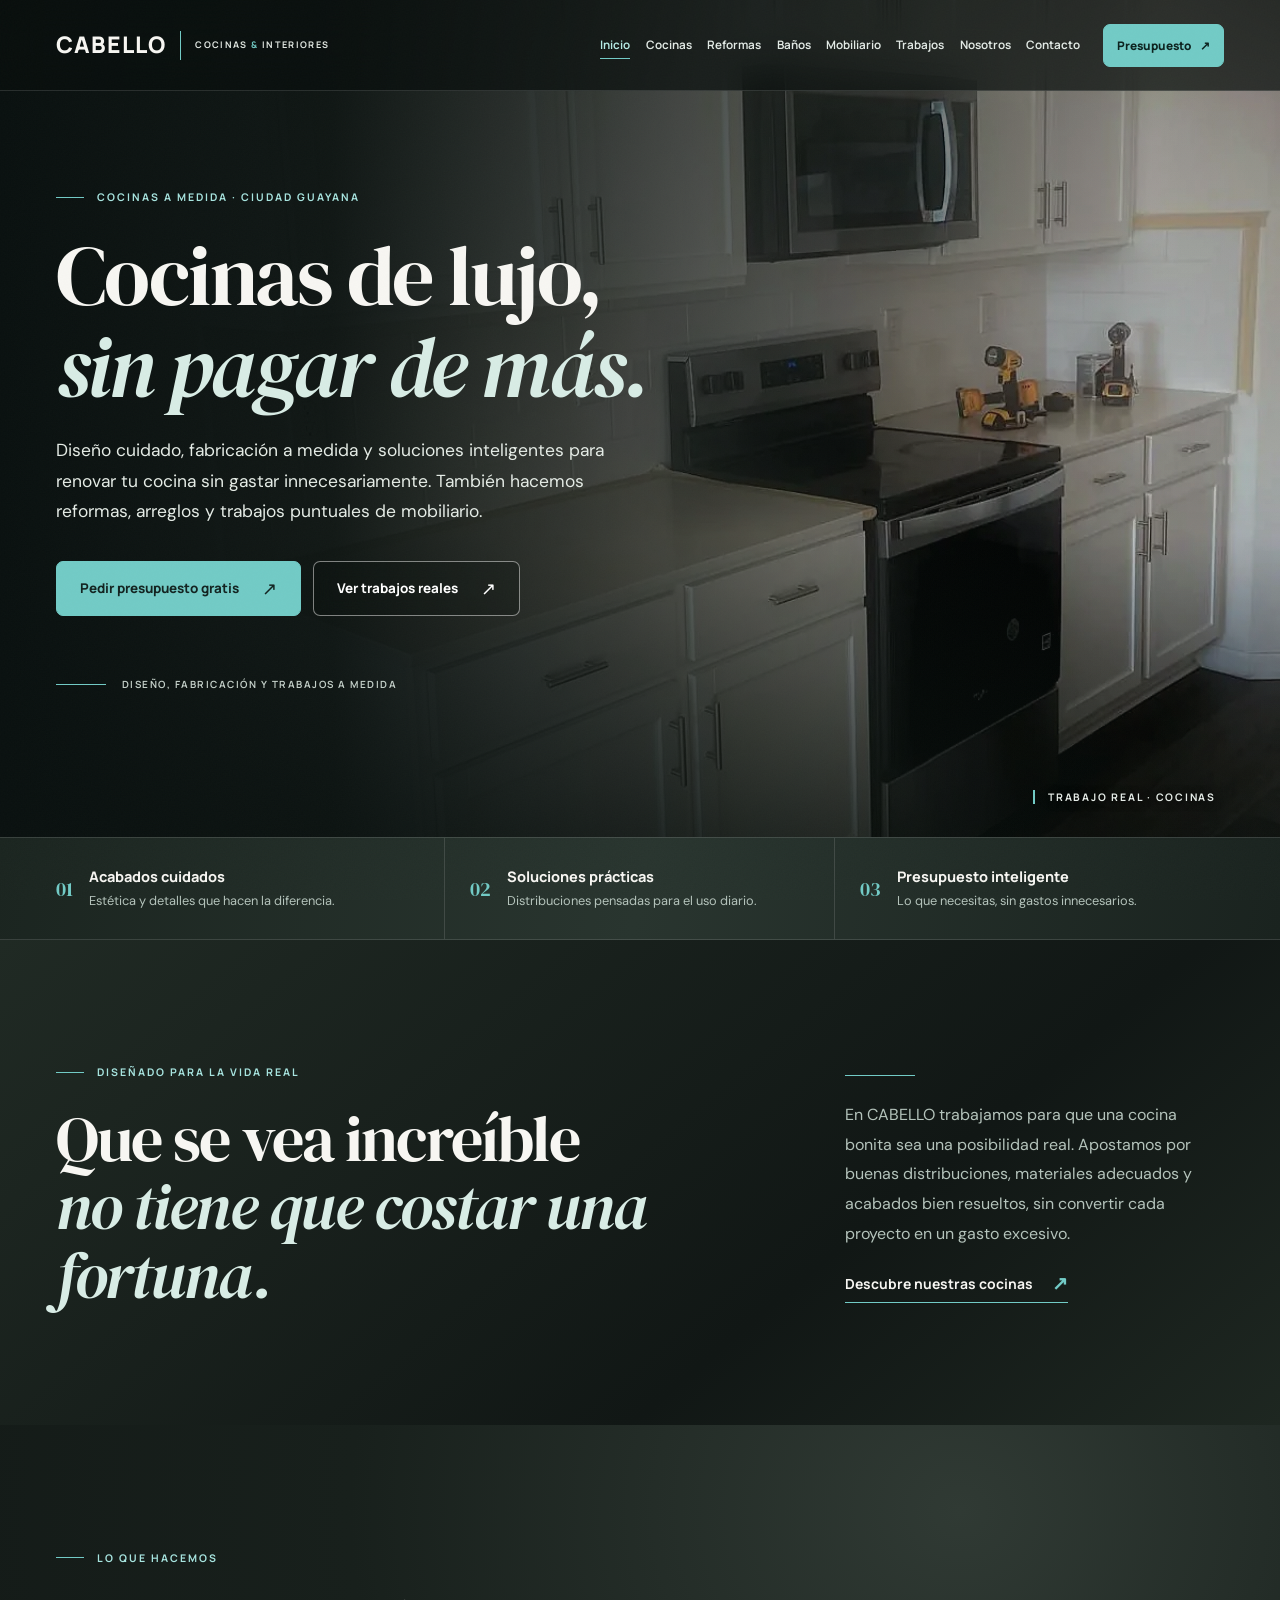
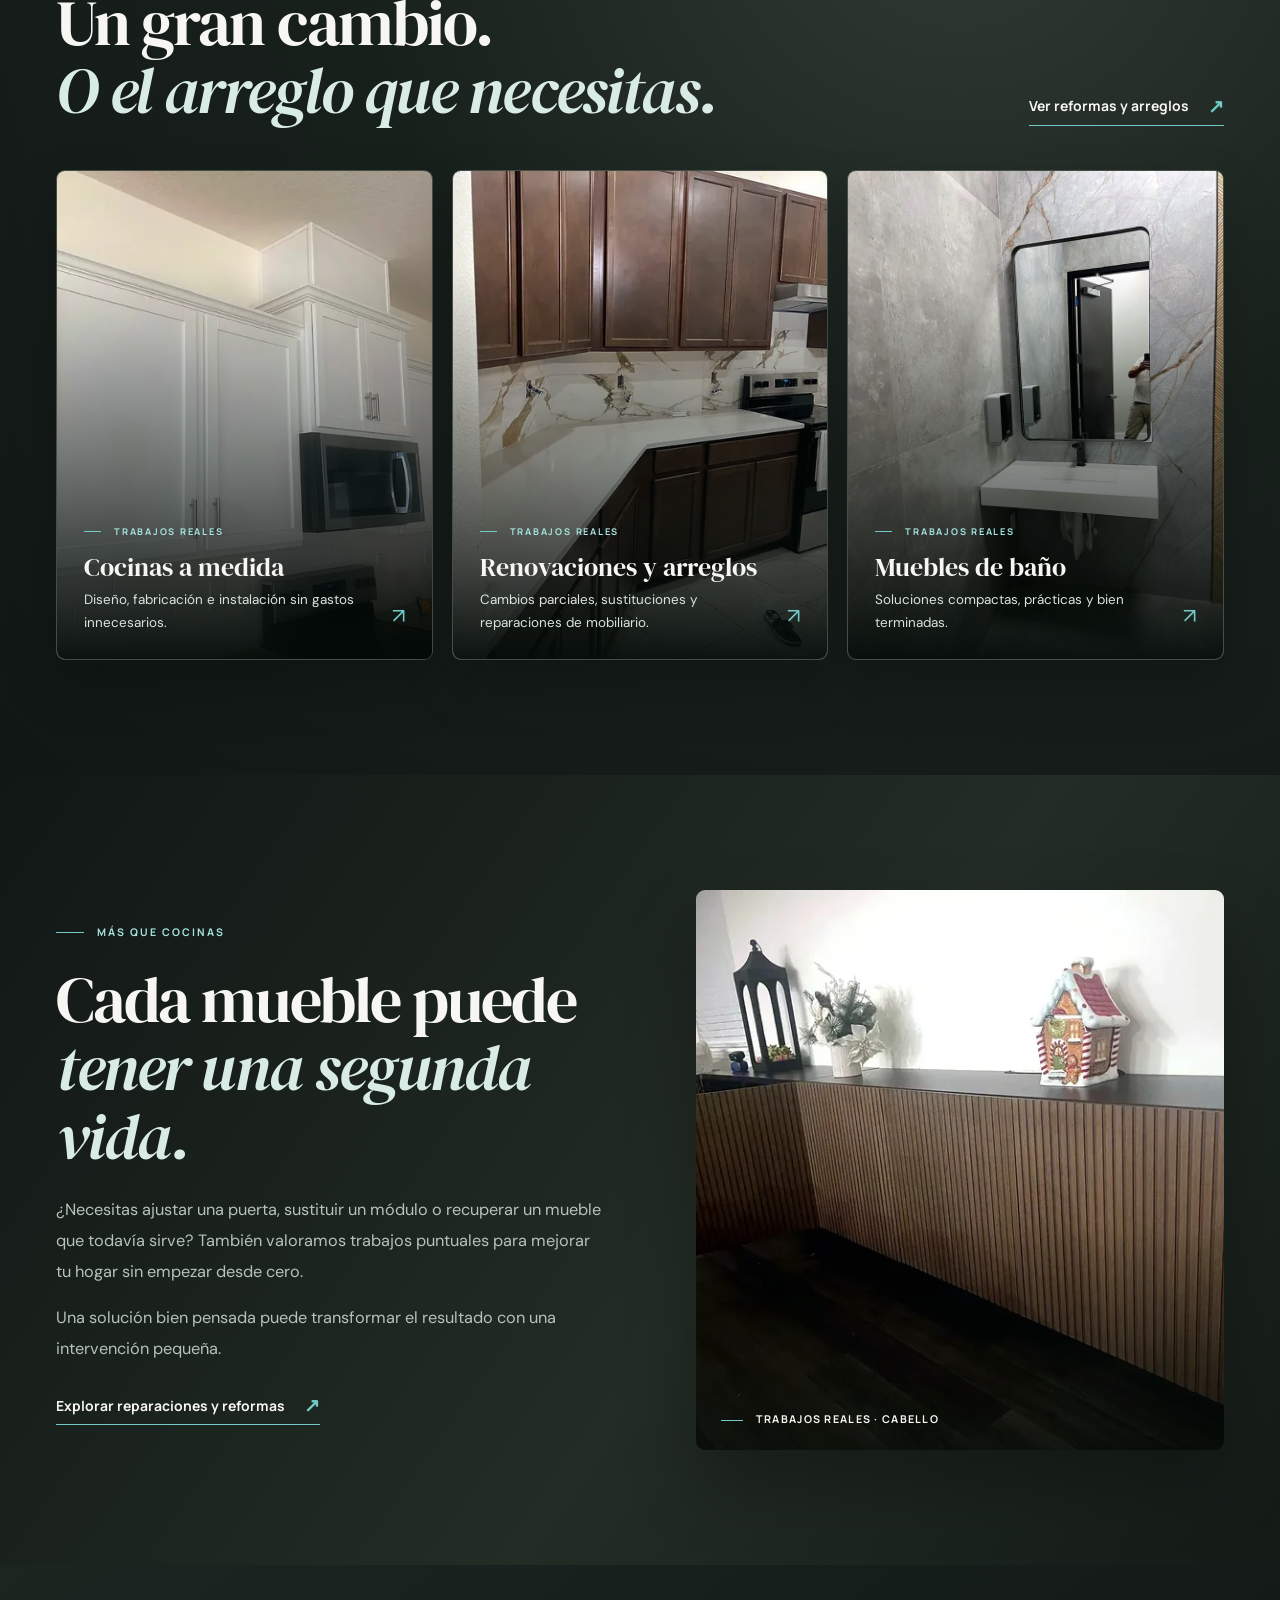
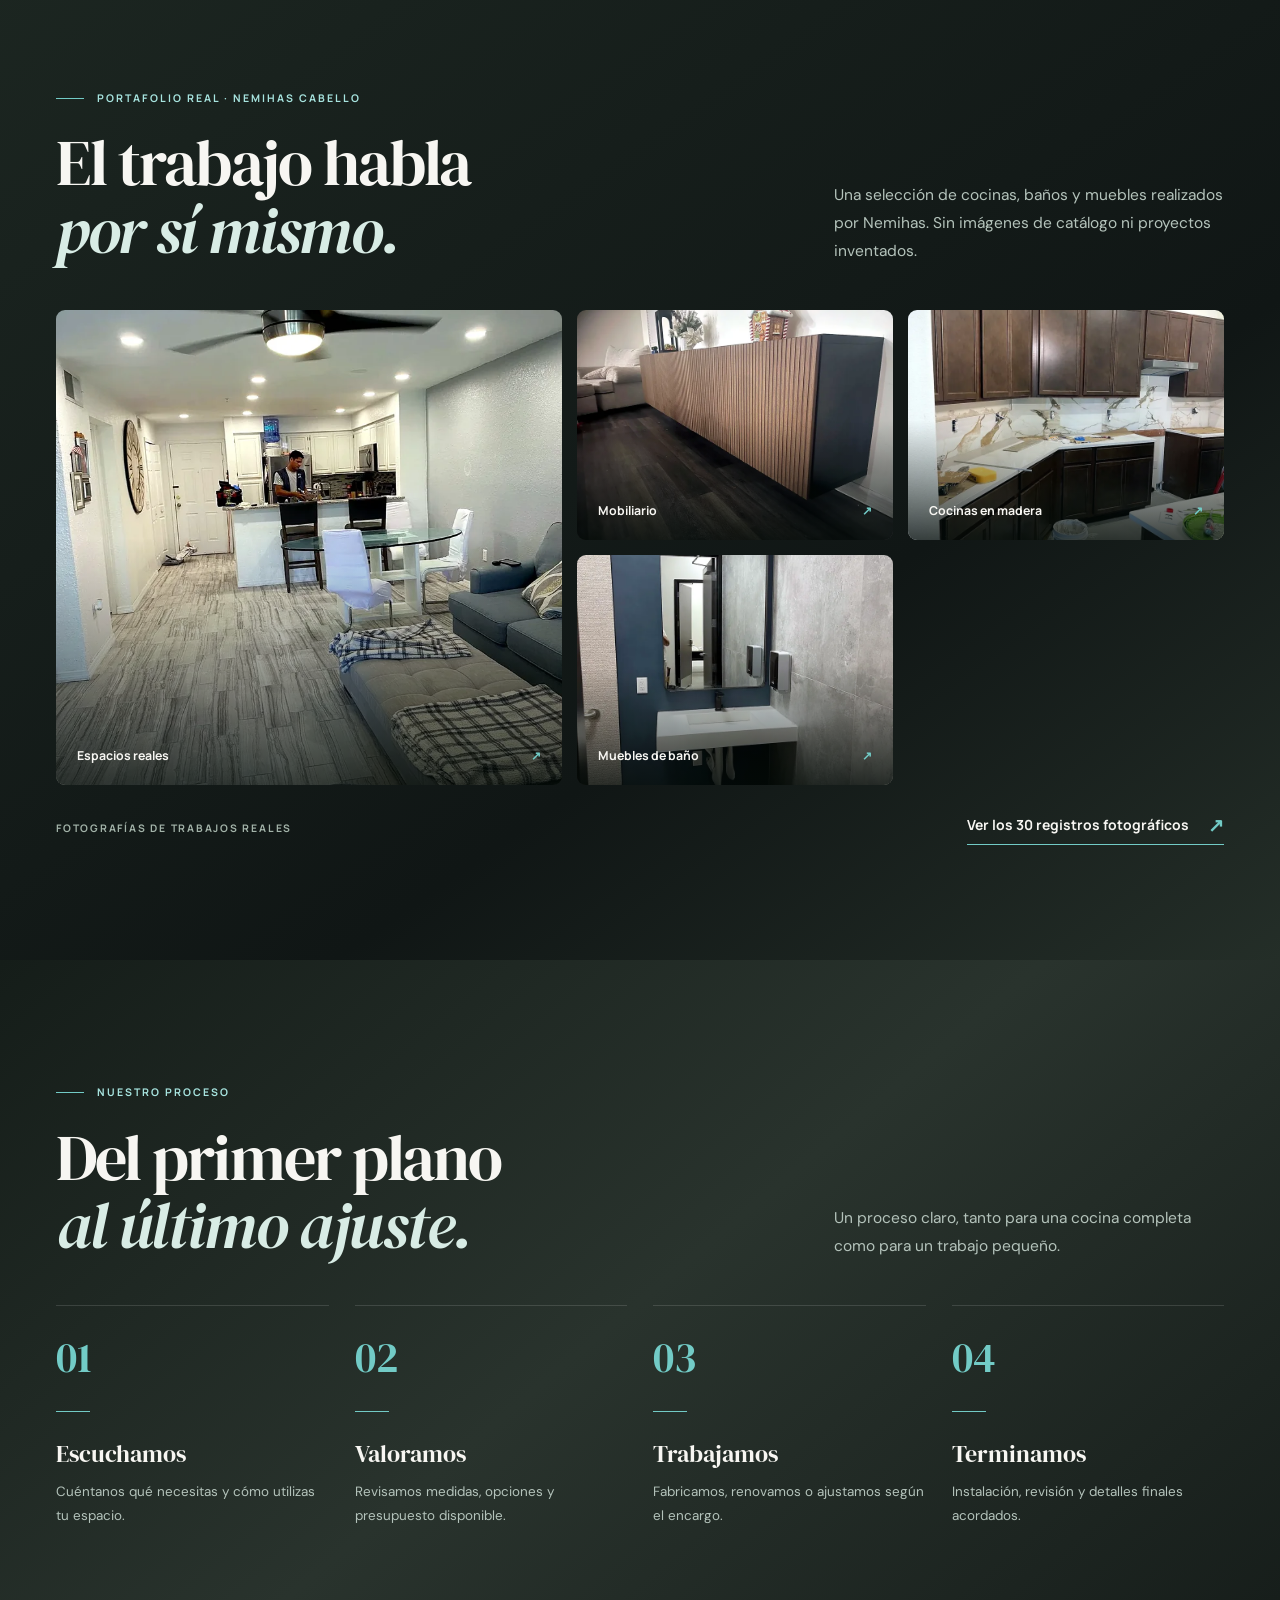
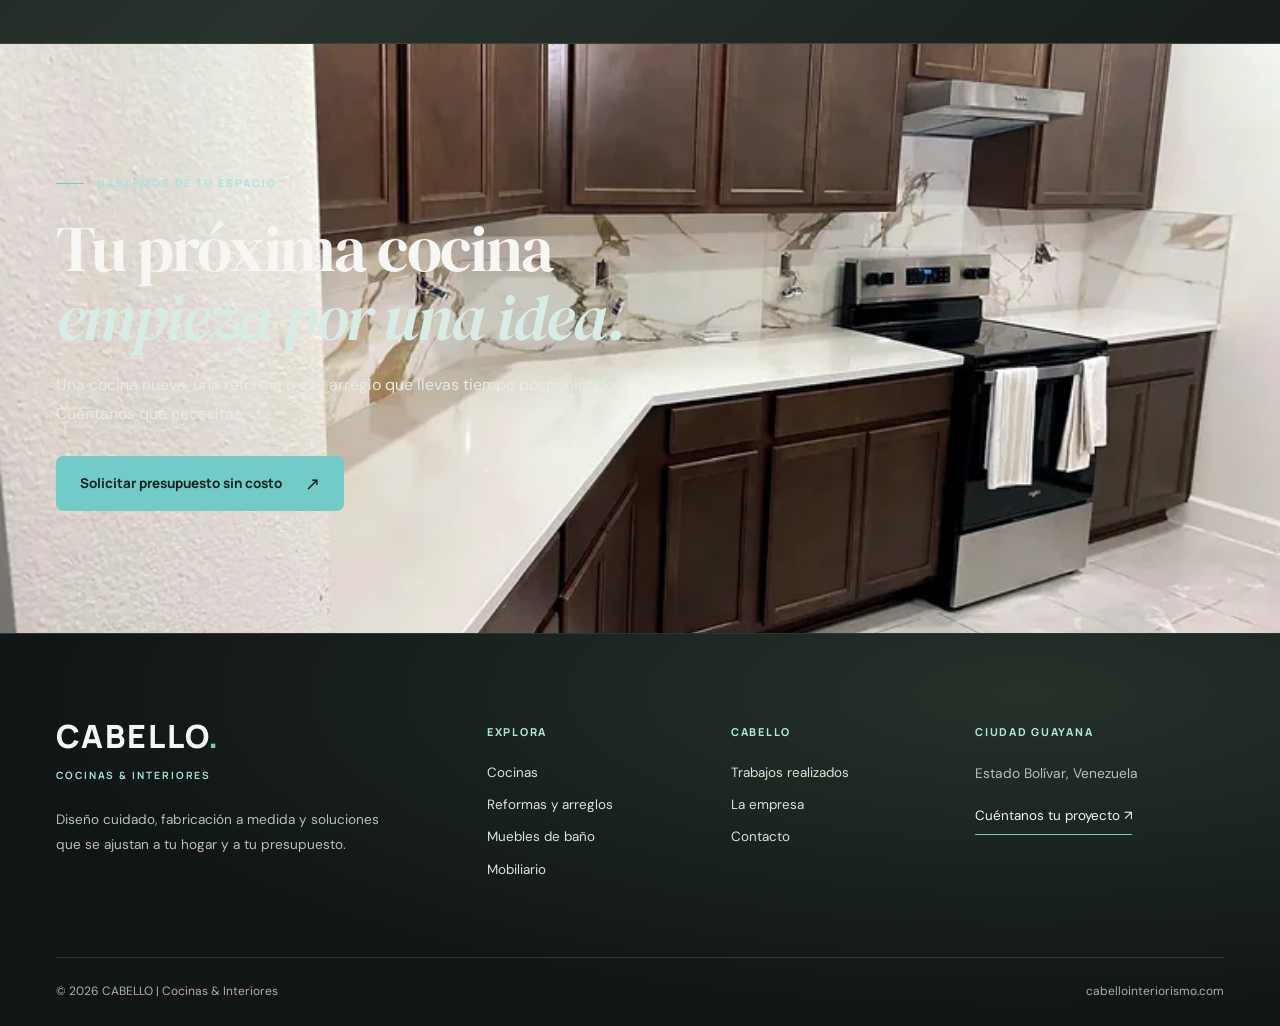
==== commit 3afcd017: "Add files via upload" ====
--- a/index.html
+++ b/index.html
@@ -1,20 +1,46 @@
-<!DOCTYPE html>
-<html lang="es"><head><meta charset="UTF-8"><meta name="viewport" content="width=device-width, initial-scale=1"><meta name="theme-color" content="#111716"><meta name="description" content="Diseño, fabricación e instalación de cocinas y mobiliario a medida en Ciudad Guayana. Diseño cuidado y precios que tienen sentido."><meta property="og:title" content="CABELLO | Cocinas a medida en Ciudad Guayana"><meta property="og:description" content="Diseño, fabricación e instalación de cocinas y mobiliario a medida en Ciudad Guayana. Diseño cuidado y precios que tienen sentido."><meta property="og:type" content="website"><meta property="og:url" content="https://cabellointeriorismo.com/"><meta property="og:locale" content="es_VE"><title>CABELLO | Cocinas a medida en Ciudad Guayana</title><link rel="canonical" href="https://cabellointeriorismo.com/"><link rel="icon" href="assets/favicon.svg" type="image/svg+xml"><link rel="preconnect" href="https://fonts.googleapis.com"><link rel="preconnect" href="https://fonts.gstatic.com" crossorigin><link href="https://fonts.googleapis.com/css2?family=DM+Sans:wght@400;450;500;600;700&family=Manrope:wght@400;500;600;700;800&family=DM+Serif+Display:ital@0;1&display=swap" rel="stylesheet"><link rel="stylesheet" href="assets/styles.css"><link rel="preload" as="image" href="assets/img/cocinas-blancas/cabello-cocina-blanca-angular-moderna-01.webp" media="(min-width: 768px)"><link rel="preload" as="image" href="assets/img/cocinas-blancas/cabello-cocina-blanca-angular-moderna-01-mobile.webp" media="(max-width: 767px)"></head>
-<body>
-<a class="skip-link" href="#contenido">Saltar al contenido</a>
+<!doctype html>
+<html lang="es">
+<head>
+<meta charset="utf-8"/>
+<meta name="viewport" content="width=device-width, initial-scale=1"/>
+<meta name="theme-color" content="#151a19"/>
+<meta name="description" content="Cocinas de aspecto elegante a precios accesibles. Diseño, fabricación, reformas y arreglos de mobiliario en Ciudad Guayana. Conoce los trabajos de Nemihas Cabello."/>
+<meta property="og:type" content="website"/>
+<meta property="og:locale" content="es_VE"/>
+<meta property="og:title" content="CABELLO | Cocinas a medida y reformas en Ciudad Guayana"/>
+<meta property="og:description" content="Cocinas de aspecto elegante a precios accesibles. Diseño, fabricación, reformas y arreglos de mobiliario en Ciudad Guayana. Conoce los trabajos de Nemihas Cabello."/>
+<meta property="og:url" content="https://cabellointeriorismo.com/"/>
+<link rel="canonical" href="https://cabellointeriorismo.com/"/>
+<title>CABELLO | Cocinas a medida y reformas en Ciudad Guayana</title>
+<link rel="icon" type="image/svg+xml" href="assets/favicon.svg"/>
+<link rel="preconnect" href="https://fonts.googleapis.com"/>
+<link rel="preconnect" href="https://fonts.gstatic.com" crossorigin/>
+<link href="https://fonts.googleapis.com/css2?family=DM+Sans:wght@400;500;600;700&family=Manrope:wght@400;500;600;700;800&family=DM+Serif+Display:ital@0;1&display=swap" rel="stylesheet"/>
+<link rel="stylesheet" href="assets/styles.css"/>
+<link rel="preload" href="assets/trabajos/cocinas-blancas/cabello-cocina-blanca-completa-moderna-02.webp" as="image"/>
+</head><body>
+<a class="skip-link" href="#main-content">Saltar al contenido</a>
 <header class="site-header" id="site-header">
-  <div class="header-desktop"><div class="shell header-inner"><a class="brand" href="index.html" aria-label="CABELLO, ir a inicio"><strong>CABELLO</strong><span class="brand-line" aria-hidden="true"></span><small>Cocinas &amp; Interiores</small></a><nav class="nav-links" aria-label="Navegación principal"><a class="current" href="index.html" aria-current="page">Inicio</a><a class="" href="servicios.html" >Servicios</a><a class="" href="cocinas.html" >Cocinas</a><a class="" href="banos.html" >Baños</a><a class="" href="mobiliario.html" >Mobiliario</a><a class="" href="proyectos.html" >Proyectos</a><a class="" href="nosotros.html" >Nosotros</a><a class="" href="contacto.html" >Contacto</a></nav><a class="btn btn-sm" href="contacto.html">Pide presupuesto <span>↗</span></a></div></div>
-  <div class="header-tablet"><div class="shell header-inner"><a class="brand" href="index.html"><strong>CABELLO</strong><span class="brand-line" aria-hidden="true"></span><small>Cocinas &amp; Interiores</small></a><button class="menu-button" type="button" data-menu-button="menu-tablet" aria-controls="menu-tablet" aria-expanded="false" aria-label="Abrir menú"><span></span><span></span></button></div><nav class="menu-panel" id="menu-tablet" aria-label="Navegación tablet" hidden><a class="current" href="index.html">Inicio <span>↗</span></a><a class="" href="servicios.html">Servicios <span>↗</span></a><a class="" href="cocinas.html">Cocinas <span>↗</span></a><a class="" href="banos.html">Baños <span>↗</span></a><a class="" href="mobiliario.html">Mobiliario <span>↗</span></a><a class="" href="proyectos.html">Proyectos <span>↗</span></a><a class="" href="nosotros.html">Nosotros <span>↗</span></a><a class="" href="contacto.html">Contacto <span>↗</span></a><a class="btn" href="contacto.html">Solicitar presupuesto <span>↗</span></a></nav></div>
-  <div class="header-mobile"><div class="shell header-inner"><a class="brand" href="index.html"><strong>CABELLO</strong><small>COCINAS &amp; INTERIORES</small></a><button class="menu-button" type="button" data-menu-button="menu-mobile" aria-controls="menu-mobile" aria-expanded="false" aria-label="Abrir menú"><span></span><span></span></button></div><nav class="menu-panel" id="menu-mobile" aria-label="Navegación móvil" hidden><a class="current" href="index.html">Inicio <span>↗</span></a><a class="" href="servicios.html">Servicios <span>↗</span></a><a class="" href="cocinas.html">Cocinas <span>↗</span></a><a class="" href="banos.html">Baños <span>↗</span></a><a class="" href="mobiliario.html">Mobiliario <span>↗</span></a><a class="" href="proyectos.html">Proyectos <span>↗</span></a><a class="" href="nosotros.html">Nosotros <span>↗</span></a><a class="" href="contacto.html">Contacto <span>↗</span></a><a class="btn" href="contacto.html">Solicitar presupuesto <span>↗</span></a></nav></div>
-</header>
-<main id="contenido"><section class="home-hero"><div class="hero-bg"><picture><source media="(max-width: 767px)" srcset="assets/img/cocinas-blancas/cabello-cocina-blanca-angular-moderna-01-mobile.webp"><img src="assets/img/cocinas-blancas/cabello-cocina-blanca-angular-moderna-01.webp" width="1600" height="1200" fetchpriority="high" loading="eager" alt="Cocina blanca contemporánea en distribución angular realizada por Nemihas Cabello"></picture></div><div class="hero-shade"></div><div class="shell home-hero-content"><div class="hero-copy"><span class="eyebrow">COCINAS &amp; MOBILIARIO A MEDIDA · CIUDAD GUAYANA</span><h1>La cocina que quieres, <em>a un precio que tiene sentido.</em></h1><p>Diseño, fabricación e instalación de cocinas y muebles a medida. Espacios funcionales, modernos y pensados para la vida real.</p><div class="hero-actions"><a class="btn " href="contacto.html">Solicitar presupuesto gratis <span aria-hidden="true">↗</span></a><a class="btn btn-outline" href="proyectos.html">Ver opciones y trabajos <span aria-hidden="true">↗</span></a></div></div><div class="hero-number">CABELLO / 2026</div></div><div class="hero-vertical">DISEÑO CERCANO · SOLUCIONES INTELIGENTES</div></section>
-<section class="value-rail"><div class="shell value-grid"><div><span class="value-icon">◇</span><h3>Diseño cuidado</h3><p>Estética y detalles que realzan tu hogar.</p></div><div><span class="value-icon">▤</span><h3>Funcionalidad real</h3><p>Soluciones prácticas para cada día.</p></div><div><span class="value-icon">↗</span><h3>Presupuesto claro</h3><p>Opciones adaptadas a lo que necesitas.</p></div></div></section>
-<section class="section intro-block section-grain"><div class="shell intro-grid"><div><span class="eyebrow">LA FILOSOFÍA CABELLO</span><h2 class="display-title">Bonito por fuera.<br><em>Inteligente por dentro.</em></h2></div><div class="intro-copy"><p>Una cocina bonita no tiene por qué costar de más. Apostamos por distribuciones bien pensadas, materiales adecuados y muebles que aprovechan cada centímetro.</p><a class="inline-link" href="nosotros.html">Conoce nuestro proyecto <span>↗</span></a></div></div></section>
-<section class="section"><div class="shell"><div class="section-heading"><div><span class="eyebrow">LO QUE HACEMOS</span><h2 class="display-title">Soluciones para <em>vivir mejor.</em></h2></div><a class="inline-link" href="servicios.html">Explorar todos los servicios <span>↗</span></a></div><div class="service-grid"><a class="service-card" href="cocinas.html"><div class="service-image"><img class="" src="assets/img/cocinas-blancas/cabello-cocina-blanca-completa-moderna-02.webp" alt="Vista completa de cocina blanca moderna con encimera clara y distribución eficiente." loading="lazy" decoding="async" srcset="assets/img/cocinas-blancas/cabello-cocina-blanca-completa-moderna-02-1080.webp 1080w, assets/img/cocinas-blancas/cabello-cocina-blanca-completa-moderna-02.webp 1600w" sizes="(max-width: 767px) 92vw, (max-width: 1199px) 54vw, 40vw"></div><div class="service-info"><div class="tinyline"><span>01 / SERVICIOS</span><span>↗</span></div><h3>Cocinas a medida</h3><p>Gabinetes prácticos, adaptados a tu espacio y estilo.</p></div></a><a class="service-card" href="servicios.html"><div class="service-image"><img class="" src="assets/img/cocinas-madera/cabello-cocina-madera-oscura-revestimiento-claro-01.webp" alt="Cocina en acabado madera oscura con revestimiento claro y distribución en esquina." loading="lazy" decoding="async" srcset="assets/img/cocinas-madera/cabello-cocina-madera-oscura-revestimiento-claro-01-1080.webp 1080w, assets/img/cocinas-madera/cabello-cocina-madera-oscura-revestimiento-claro-01.webp 1600w" sizes="(max-width: 767px) 92vw, (max-width: 1199px) 54vw, 40vw"></div><div class="service-info"><div class="tinyline"><span>02 / SERVICIOS</span><span>↗</span></div><h3>Renovación de cocinas</h3><p>Actualizar lo que tienes puede transformar tu día a día.</p></div></a><a class="service-card" href="banos.html"><div class="service-image"><img class="" src="assets/img/banos-vanities/cabello-vanity-moderno-pared-texturizada-01.webp" alt="Vanity moderno con espejo negro y pared de acabado texturizado." loading="lazy" decoding="async" srcset="assets/img/banos-vanities/cabello-vanity-moderno-pared-texturizada-01-1080.webp 1080w, assets/img/banos-vanities/cabello-vanity-moderno-pared-texturizada-01.webp 1600w" sizes="(max-width: 767px) 92vw, (max-width: 1199px) 54vw, 40vw"></div><div class="service-info"><div class="tinyline"><span>03 / SERVICIOS</span><span>↗</span></div><h3>Muebles de baño</h3><p>Orden y funcionalidad, incluso en espacios pequeños.</p></div></a><a class="service-card" href="mobiliario.html"><div class="service-image"><img class="" src="assets/img/mobiliario-interiores/cabello-aparador-listonado-moderno-01.webp" alt="Aparador moderno con frente listonado y acabado oscuro en interior residencial." loading="lazy" decoding="async" srcset="assets/img/mobiliario-interiores/cabello-aparador-listonado-moderno-01-1080.webp 1080w, assets/img/mobiliario-interiores/cabello-aparador-listonado-moderno-01.webp 1600w" sizes="(max-width: 767px) 92vw, (max-width: 1199px) 54vw, 40vw"></div><div class="service-info"><div class="tinyline"><span>04 / SERVICIOS</span><span>↗</span></div><h3>Mobiliario a medida</h3><p>Soluciones de almacenaje para cada rincón del hogar.</p></div></a></div></div></section>
-<section class="section editorial-gallery-section section-grain"><div class="shell"><div class="section-heading"><div><span class="eyebrow">PROYECTOS REALES</span><h2 class="display-title">Trabajos reales para <em>espacios reales.</em></h2></div><a class="inline-link" href="proyectos.html">Ver todos los proyectos <span>↗</span></a></div><div class="editorial-gallery"><a class="g-large" href="proyectos.html"><img class="" src="assets/img/mobiliario-interiores/cabello-espacio-abierto-salon-cocina-01.webp" alt="Espacio abierto de salón y cocina con mobiliario funcional y ambiente luminoso." loading="lazy" decoding="async" srcset="assets/img/mobiliario-interiores/cabello-espacio-abierto-salon-cocina-01-1080.webp 1080w, assets/img/mobiliario-interiores/cabello-espacio-abierto-salon-cocina-01.webp 1600w" sizes="(max-width: 767px) 92vw, (max-width: 1199px) 54vw, 40vw"><span>01 / TRABAJOS REALES</span></a><a href="proyectos.html"><img class="" src="assets/img/mobiliario-interiores/cabello-aparador-listonado-moderno-01.webp" alt="Aparador moderno con frente listonado y acabado oscuro en interior residencial." loading="lazy" decoding="async" srcset="assets/img/mobiliario-interiores/cabello-aparador-listonado-moderno-01-1080.webp 1080w, assets/img/mobiliario-interiores/cabello-aparador-listonado-moderno-01.webp 1600w" sizes="(max-width: 767px) 92vw, (max-width: 1199px) 54vw, 40vw"><span>02 / DETALLES REALES</span></a><a href="proyectos.html"><img class="" src="assets/img/cocinas-blancas/cabello-cocina-blanca-angular-moderna-01.webp" alt="Cocina blanca en distribución angular con diseño limpio y funcional." loading="lazy" decoding="async" srcset="assets/img/cocinas-blancas/cabello-cocina-blanca-angular-moderna-01-1080.webp 1080w, assets/img/cocinas-blancas/cabello-cocina-blanca-angular-moderna-01.webp 1600w" sizes="(max-width: 767px) 92vw, (max-width: 1199px) 54vw, 40vw"><span>03 / COCINAS FUNCIONALES</span></a><a href="proyectos.html"><img class="" src="assets/img/cocinas-madera/cabello-cocina-madera-oscura-angular-02.webp" alt="Cocina de madera oscura con distribución angular y encimera clara." loading="lazy" decoding="async"><span>04 / MATERIALES Y ACABADOS</span></a><a href="proyectos.html"><img class="" src="assets/img/banos-vanities/cabello-lavabo-flotante-moderno-01.webp" alt="Lavabo flotante con espejo vertical y revestimiento mural de aspecto elegante." loading="lazy" decoding="async"><span>05 / BAÑOS BIEN PENSADOS</span></a></div><p class="image-note">Una selección de trabajos reales de Nemihas Cabello que muestran cocinas, baños y mobiliario hechos con criterio práctico y cuidado estético.</p></div></section>
-<section class="section section-grain"><div class="shell split-feature reverse"><div class="split-visual reveal"><img class="" src="assets/img/mobiliario-interiores/cabello-aparador-listonado-angular-01.webp" alt="Aparador angular con frente listonado y acabado oscuro." loading="lazy" decoding="async"><div class="corner-tick"></div></div><div class="split-copy"><span class="eyebrow">UN NEGOCIO FAMILIAR</span><h2 class="display-title">Un proyecto familiar.<br><em>Muy cerca de ti.</em></h2><p>CABELLO nace en Ciudad Guayana con una idea sencilla: ofrecer soluciones para cocinas e interiores que combinen buena presencia, utilidad y presupuestos razonables. Sin complicaciones innecesarias.</p><a class="inline-link" href="nosotros.html">Conócenos<span>↗</span></a></div></div></section>
-<section class="section process-section"><div class="shell"><div class="section-heading"><div><span class="eyebrow">CÓMO TRABAJAMOS</span><h2 class="display-title">De la idea al <em>último detalle.</em></h2></div><p class="section-aside">Un proceso claro, de principio a fin.</p></div><div class="steps-grid"><article><span>01</span><h3>Escuchamos</h3><p>Nos cuentas cómo utilizas tu espacio y qué buscas.</p></article><article><span>02</span><h3>Diseñamos</h3><p>Planteamos una solución con distribución y acabados.</p></article><article><span>03</span><h3>Fabricamos</h3><p>Preparamos el mobiliario según lo acordado.</p></article><article><span>04</span><h3>Instalamos</h3><p>Colocamos el mobiliario y revisamos los detalles.</p></article></div></div></section>
-<section class="bottom-cta"><div class="shell cta-content"><div><span class="eyebrow">UNA IDEA, UN BUEN COMIENZO</span><h2 class="display-title">¿Hablamos de tu proyecto?</h2><p>Cuéntanos qué necesitas. Te ayudamos a encontrar una solución que encaje con tu espacio y con tu presupuesto.</p></div><a class="btn " href="contacto.html">Solicitar presupuesto gratis <span aria-hidden="true">↗</span></a></div></section></main>
-<footer class="site-footer"><div class="shell"><div class="footer-top"><div class="footer-brand"><a href="index.html" class="footer-logo">CABELLO<span>·</span></a><p>Cocinas &amp; Interiores</p><div class="footer-summary">Diseño, fabricación e instalación de cocinas y mobiliario a medida. Un proyecto familiar en Ciudad Guayana.</div></div><div><span class="footer-label">NAVEGACIÓN</span><div class="footer-links"><a href="servicios.html">Servicios</a><a href="cocinas.html">Cocinas</a><a href="banos.html">Muebles de baño</a><a href="mobiliario.html">Mobiliario</a><a href="proyectos.html">Proyectos</a><a href="nosotros.html">Nosotros</a></div></div><div><span class="footer-label">HABLEMOS</span><p>Ciudad Guayana, estado Bolívar,<br>Venezuela</p><a href="contacto.html" class="footer-linkcta">Cuéntanos tu proyecto ↗</a><small>Próximamente con canales directos de contacto.</small></div></div><div class="footer-bottom"><span>© 2026 CABELLO | Cocinas &amp; Interiores</span><span>V8 · Fotografías reales de trabajos realizados por Nemihas Cabello.</span><span>cabellointeriorismo.com</span></div></div></footer>
+  <div class="header-desktop"><div class="container header-layout"><a href="index.html" class="brand" aria-label="CABELLO Cocinas e Interiores, inicio"><span class="brand-main">CABELLO</span><span class="brand-divider" aria-hidden="true"></span><span class="brand-sub">COCINAS <em>&amp;</em> INTERIORES</span></a><nav class="nav-desktop" aria-label="Navegación principal"><a href="index.html" class="is-current" aria-current="page">Inicio</a><a href="cocinas.html" class="" >Cocinas</a><a href="reformas.html" class="" >Reformas</a><a href="banos.html" class="" >Baños</a><a href="mobiliario.html" class="" >Mobiliario</a><a href="proyectos.html" class="" >Trabajos</a><a href="nosotros.html" class="" >Nosotros</a><a href="contacto.html" class="" >Contacto</a></nav><a class="head-cta" href="contacto.html">Presupuesto <span aria-hidden="true">↗</span></a></div></div>
+  <div class="header-tablet"><div class="container header-layout"><a href="index.html" class="brand" aria-label="CABELLO Cocinas e Interiores, inicio"><span class="brand-main">CABELLO</span><span class="brand-divider" aria-hidden="true"></span><span class="brand-sub">COCINAS <em>&amp;</em> INTERIORES</span></a><button class="menu-toggle" type="button" data-menu-target="tablet-menu" aria-label="Abrir menú de navegación" aria-controls="tablet-menu" aria-expanded="false"><span></span><span></span><span></span></button></div><nav id="tablet-menu" class="dropdown" aria-label="Navegación en tablet" hidden><a href="index.html" class="is-current" aria-current="page">Inicio</a><a href="cocinas.html" class="" >Cocinas</a><a href="reformas.html" class="" >Reformas</a><a href="banos.html" class="" >Baños</a><a href="mobiliario.html" class="" >Mobiliario</a><a href="proyectos.html" class="" >Trabajos</a><a href="nosotros.html" class="" >Nosotros</a><a href="contacto.html" class="" >Contacto</a><a class="dropdown-cta" href="contacto.html">Pedir presupuesto <span>↗</span></a></nav></div>
+  <div class="header-mobile"><div class="container header-layout"><a href="index.html" class="brand" aria-label="CABELLO Cocinas e Interiores, inicio"><span class="brand-main">CABELLO</span><span class="brand-divider" aria-hidden="true"></span><span class="brand-sub">COCINAS <em>&amp;</em> INTERIORES</span></a><button class="menu-toggle" type="button" data-menu-target="mobile-menu" aria-label="Abrir menú de navegación" aria-controls="mobile-menu" aria-expanded="false"><span></span><span></span><span></span></button></div><nav id="mobile-menu" class="dropdown" aria-label="Navegación en móvil" hidden><a href="index.html" class="is-current" aria-current="page">Inicio</a><a href="cocinas.html" class="" >Cocinas</a><a href="reformas.html" class="" >Reformas</a><a href="banos.html" class="" >Baños</a><a href="mobiliario.html" class="" >Mobiliario</a><a href="proyectos.html" class="" >Trabajos</a><a href="nosotros.html" class="" >Nosotros</a><a href="contacto.html" class="" >Contacto</a><a class="dropdown-cta" href="contacto.html">Pedir presupuesto <span>↗</span></a></nav></div>
+ </header>
+<main id="main-content">
+<section class="hero hero--home">
+<div class="hero-photography"><img src="assets/trabajos/cocinas-blancas/cabello-cocina-blanca-completa-moderna-02.webp" alt="Trabajo real de Nemihas Cabello. COCINAS A MEDIDA · CIUDAD GUAYANA" srcset="assets/trabajos/cocinas-blancas/cabello-cocina-blanca-completa-moderna-02-780.webp 780w, assets/trabajos/cocinas-blancas/cabello-cocina-blanca-completa-moderna-02.webp 1200w" sizes="100vw" loading="eager" decoding="async" fetchpriority="high"/><div class="hero-shadow"></div></div>
+<div class="container hero-layout"><div class="hero-main"><span class="overline">COCINAS A MEDIDA · CIUDAD GUAYANA</span><h1>Cocinas de lujo,<br><i>sin pagar de más.</i></h1><p class="hero-description">Diseño cuidado, fabricación a medida y soluciones inteligentes para renovar tu cocina sin gastar innecesariamente. También hacemos reformas, arreglos y trabajos puntuales de mobiliario.</p><div class="hero-buttons"><a href="contacto.html" class="button button--primary"><span>Pedir presupuesto gratis</span><span aria-hidden="true" class="button-arrow">↗</span></a><a href="proyectos.html" class="button button--outline"><span>Ver trabajos reales</span><span aria-hidden="true" class="button-arrow">↗</span></a></div><div class="hero-footnote"><span class="footnote-line"></span> Diseño, fabricación y trabajos a medida</div></div></div>
+<div class="hero-photo-label">TRABAJO REAL · COCINAS</div>
+</section>
+
+<section class="trust-strip"><div class="container trust-grid"><div><span class="trust-index">01</span><div><strong>Acabados cuidados</strong><p>Estética y detalles que hacen la diferencia.</p></div></div><div><span class="trust-index">02</span><div><strong>Soluciones prácticas</strong><p>Distribuciones pensadas para el uso diario.</p></div></div><div><span class="trust-index">03</span><div><strong>Presupuesto inteligente</strong><p>Lo que necesitas, sin gastos innecesarios.</p></div></div></div></section>
+<section class="section section--intro"><div class="container intro-layout"><div><span class="overline">DISEÑADO PARA LA VIDA REAL</span><h2 class="display-heading">Que se vea increíble<br><i>no tiene que costar una fortuna.</i></h2></div><div class="intro-aside"><span class="intro-rule"></span><p>En CABELLO trabajamos para que una cocina bonita sea una posibilidad real. Apostamos por buenas distribuciones, materiales adecuados y acabados bien resueltos, sin convertir cada proyecto en un gasto excesivo.</p><a href="cocinas.html" class="inline-link">Descubre nuestras cocinas <span aria-hidden="true">↗</span></a></div></div></section>
+<section class="section section--services"><div class="container"><div class="section-head"><div><span class="overline">LO QUE HACEMOS</span><h2 class="display-heading">Un gran cambio.<br><i>O el arreglo que necesitas.</i></h2></div><a href="reformas.html" class="inline-link">Ver reformas y arreglos <span aria-hidden="true">↗</span></a></div><div class="project-grid"><a class="project-tile" href="cocinas.html"><div class="project-media"><img src="assets/trabajos/cocinas-blancas/cabello-cocina-blanca-angular-moderna-01.webp" alt="Trabajo de Nemihas Cabello: Cocinas a medida" srcset="assets/trabajos/cocinas-blancas/cabello-cocina-blanca-angular-moderna-01-780.webp 780w, assets/trabajos/cocinas-blancas/cabello-cocina-blanca-angular-moderna-01.webp 1600w" sizes="(max-width: 767px) 92vw, (max-width: 1199px) 70vw, 54vw" loading="lazy" decoding="async"/><div class="photo-vignette"></div></div><div class="project-overlay"><span class="overline">TRABAJOS REALES</span><h3>Cocinas a medida</h3><p>Diseño, fabricación e instalación sin gastos innecesarios.</p><span class="tile-arrow" aria-hidden="true">↗</span></div></a><a class="project-tile" href="reformas.html"><div class="project-media"><img src="assets/trabajos/cocinas-madera/cabello-cocina-madera-oscura-revestimiento-claro-01.webp" alt="Trabajo de Nemihas Cabello: Renovaciones y arreglos" srcset="assets/trabajos/cocinas-madera/cabello-cocina-madera-oscura-revestimiento-claro-01-780.webp 780w, assets/trabajos/cocinas-madera/cabello-cocina-madera-oscura-revestimiento-claro-01.webp 1600w" sizes="(max-width: 767px) 92vw, (max-width: 1199px) 70vw, 54vw" loading="lazy" decoding="async"/><div class="photo-vignette"></div></div><div class="project-overlay"><span class="overline">TRABAJOS REALES</span><h3>Renovaciones y arreglos</h3><p>Cambios parciales, sustituciones y reparaciones de mobiliario.</p><span class="tile-arrow" aria-hidden="true">↗</span></div></a><a class="project-tile" href="banos.html"><div class="project-media"><img src="assets/trabajos/banos-vanities/cabello-vanity-moderno-pared-texturizada-01.webp" alt="Trabajo de Nemihas Cabello: Muebles de baño" srcset="assets/trabajos/banos-vanities/cabello-vanity-moderno-pared-texturizada-01-780.webp 780w, assets/trabajos/banos-vanities/cabello-vanity-moderno-pared-texturizada-01.webp 1200w" sizes="(max-width: 767px) 92vw, (max-width: 1199px) 70vw, 54vw" loading="lazy" decoding="async"/><div class="photo-vignette"></div></div><div class="project-overlay"><span class="overline">TRABAJOS REALES</span><h3>Muebles de baño</h3><p>Soluciones compactas, prácticas y bien terminadas.</p><span class="tile-arrow" aria-hidden="true">↗</span></div></a></div></div></section>
+<section class="section feature-section"><div class="container editorial-split editorial-split--reverse"><figure class="feature-image"><img src="assets/trabajos/mobiliario-interiores/cabello-aparador-listonado-moderno-01.webp" alt="Trabajo real de mobiliario realizado por Nemihas Cabello" srcset="assets/trabajos/mobiliario-interiores/cabello-aparador-listonado-moderno-01-780.webp 780w, assets/trabajos/mobiliario-interiores/cabello-aparador-listonado-moderno-01.webp 1600w" sizes="(max-width: 767px) 92vw, (max-width: 1199px) 70vw, 54vw" loading="lazy" decoding="async"/><figcaption><span class="caption-line"></span> TRABAJOS REALES · CABELLO</figcaption></figure><div class="feature-content"><span class="overline">MÁS QUE COCINAS</span><h2 class="display-heading">Cada mueble puede<br><i>tener una segunda vida.</i></h2><p>¿Necesitas ajustar una puerta, sustituir un módulo o recuperar un mueble que todavía sirve? También valoramos trabajos puntuales para mejorar tu hogar sin empezar desde cero.</p><p>Una solución bien pensada puede transformar el resultado con una intervención pequeña.</p><a class="inline-link" href="reformas.html">Explorar reparaciones y reformas <span aria-hidden="true">↗</span></a></div></div></section>
+<section class="section section--portfolio"><div class="container"><div class="section-head"><div><span class="overline">PORTAFOLIO REAL · NEMIHAS CABELLO</span><h2 class="display-heading">El trabajo habla<br><i>por sí mismo.</i></h2></div><p>Una selección de cocinas, baños y muebles realizados por Nemihas. Sin imágenes de catálogo ni proyectos inventados.</p></div><div class="portfolio-mosaic"><a href="proyectos.html" class="mosaic-item mosaic-item--wide"><img src="assets/trabajos/mobiliario-interiores/cabello-espacio-abierto-salon-cocina-01.webp" alt="Espacio abierto de salón y cocina, trabajo real de Nemihas Cabello" srcset="assets/trabajos/mobiliario-interiores/cabello-espacio-abierto-salon-cocina-01-780.webp 780w, assets/trabajos/mobiliario-interiores/cabello-espacio-abierto-salon-cocina-01.webp 1200w" sizes="(max-width: 767px) 92vw, (max-width: 1199px) 70vw, 54vw" loading="lazy" decoding="async"/><span>Espacios reales <b>↗</b></span></a><a href="proyectos.html" class="mosaic-item"><img src="assets/trabajos/mobiliario-interiores/cabello-aparador-listonado-angular-01.webp" alt="Aparador a medida con frente listonado realizado por Nemihas Cabello" srcset="assets/trabajos/mobiliario-interiores/cabello-aparador-listonado-angular-01-780.webp 780w, assets/trabajos/mobiliario-interiores/cabello-aparador-listonado-angular-01.webp 1600w" sizes="(max-width: 767px) 92vw, (max-width: 1199px) 70vw, 54vw" loading="lazy" decoding="async"/><span>Mobiliario <b>↗</b></span></a><a href="proyectos.html" class="mosaic-item"><img src="assets/trabajos/cocinas-madera/cabello-cocina-madera-oscura-angular-02.webp" alt="Cocina realizada por Nemihas Cabello en acabado madera" srcset="assets/trabajos/cocinas-madera/cabello-cocina-madera-oscura-angular-02-780.webp 780w, assets/trabajos/cocinas-madera/cabello-cocina-madera-oscura-angular-02.webp 1200w" sizes="(max-width: 767px) 92vw, (max-width: 1199px) 70vw, 54vw" loading="lazy" decoding="async"/><span>Cocinas en madera <b>↗</b></span></a><a href="proyectos.html" class="mosaic-item"><img src="assets/trabajos/banos-vanities/cabello-lavabo-flotante-moderno-01.webp" alt="Mueble de baño realizado por Nemihas Cabello" srcset="assets/trabajos/banos-vanities/cabello-lavabo-flotante-moderno-01-780.webp 780w, assets/trabajos/banos-vanities/cabello-lavabo-flotante-moderno-01.webp 1200w" sizes="(max-width: 767px) 92vw, (max-width: 1199px) 70vw, 54vw" loading="lazy" decoding="async"/><span>Muebles de baño <b>↗</b></span></a></div><div class="portfolio-bottom"><span>FOTOGRAFÍAS DE TRABAJOS REALES</span><a class="inline-link" href="proyectos.html">Ver los 30 registros fotográficos <span aria-hidden="true">↗</span></a></div></div></section>
+<section class="section section--process"><div class="container"><div class="section-head"><div><span class="overline">NUESTRO PROCESO</span><h2 class="display-heading">Del primer plano<br><i>al último ajuste.</i></h2></div><p>Un proceso claro, tanto para una cocina completa como para un trabajo pequeño.</p></div><div class="steps"><div class="step"><span class="step-num">01</span><div class="step-line"></div><h3>Escuchamos</h3><p>Cuéntanos qué necesitas y cómo utilizas tu espacio.</p></div><div class="step"><span class="step-num">02</span><div class="step-line"></div><h3>Valoramos</h3><p>Revisamos medidas, opciones y presupuesto disponible.</p></div><div class="step"><span class="step-num">03</span><div class="step-line"></div><h3>Trabajamos</h3><p>Fabricamos, renovamos o ajustamos según el encargo.</p></div><div class="step"><span class="step-num">04</span><div class="step-line"></div><h3>Terminamos</h3><p>Instalación, revisión y detalles finales acordados.</p></div></div></div></section>
+<section class="bottom-cta"><div class="bottom-photo"><img src="assets/trabajos/cocinas-madera/cabello-cocina-madera-oscura-revestimiento-claro-01.webp" alt="Cocina en acabado madera realizada por Nemihas Cabello" srcset="assets/trabajos/cocinas-madera/cabello-cocina-madera-oscura-revestimiento-claro-01-780.webp 780w, assets/trabajos/cocinas-madera/cabello-cocina-madera-oscura-revestimiento-claro-01.webp 1600w" sizes="(max-width: 767px) 92vw, (max-width: 1199px) 70vw, 54vw" loading="lazy" decoding="async"/><div class="bottom-photo-overlay"></div></div><div class="container bottom-cta-inner"><span class="overline">HABLEMOS DE TU ESPACIO</span><h2 class="display-heading">Tu próxima cocina<br><i>empieza por una idea.</i></h2><p>Una cocina nueva, una reforma o ese arreglo que llevas tiempo posponiendo. Cuéntanos qué necesitas.</p><a href="contacto.html" class="button button--primary"><span>Solicitar presupuesto sin costo</span><span aria-hidden="true" class="button-arrow">↗</span></a></div></section>
+
+</main>
+<footer class="footer"><div class="container"><div class="footer-main"><div class="footer-about"><a href="index.html" class="footer-logo">CABELLO<span>.</span></a><div class="footer-descriptor">COCINAS &amp; INTERIORES</div><p>Diseño cuidado, fabricación a medida y soluciones que se ajustan a tu hogar y a tu presupuesto.</p></div><div><h3>Explora</h3><a href="cocinas.html">Cocinas</a><a href="reformas.html">Reformas y arreglos</a><a href="banos.html">Muebles de baño</a><a href="mobiliario.html">Mobiliario</a></div><div><h3>CABELLO</h3><a href="proyectos.html">Trabajos realizados</a><a href="nosotros.html">La empresa</a><a href="contacto.html">Contacto</a></div><div class="footer-last"><h3>Ciudad Guayana</h3><p>Estado Bolívar, Venezuela</p><a href="contacto.html" class="footer-contact">Cuéntanos tu proyecto ↗</a></div></div><div class="footer-legal"><span>© 2026 CABELLO | Cocinas &amp; Interiores</span><span>cabellointeriorismo.com</span></div></div></footer>
 <script src="assets/site.js" defer></script>
 </body></html>
--- a/assets/styles.css
+++ b/assets/styles.css
@@ -1,30 +1,35 @@
-:root{--bg:#101514;--bg2:#161d1b;--surface:#1c2422;--surface2:#242d2a;--line:rgba(220,237,231,.13);--cream:#f3f2ed;--ink:#d1d9d4;--muted:#a6b2ad;--aqua:#72cbc6;--aqua2:#9ce0d9;--font:'DM Sans',system-ui,-apple-system,BlinkMacSystemFont,'Segoe UI',sans-serif;--head:'DM Serif Display',Georgia,serif;--width:1320px;--header-h:84px}
-*{box-sizing:border-box}html{scroll-behavior:smooth;scroll-padding-top:80px}body{margin:0;background:var(--bg);color:var(--cream);font:400 16px/1.6 var(--font);-webkit-font-smoothing:antialiased;overflow-x:hidden}img{display:block;max-width:100%}picture{display:block}a{color:inherit;text-decoration:none}button,input,textarea,select{font:inherit}button{cursor:pointer}button:focus-visible,a:focus-visible,input:focus-visible,select:focus-visible,textarea:focus-visible{outline:2px solid var(--aqua);outline-offset:3px}::selection{background:var(--aqua);color:var(--bg)}[hidden]{display:none!important}.skip-link{position:absolute;top:-100px;left:10px;background:var(--aqua);color:#101514;padding:9px 14px;z-index:500}.skip-link:focus{top:10px}.shell{width:min(calc(100% - 104px),var(--width));margin-inline:auto}.eyebrow{display:inline-flex;align-items:center;gap:12px;font-size:11px;letter-spacing:.22em;font-weight:800;color:var(--aqua);text-transform:uppercase;line-height:1.5}.eyebrow:before{content:"";width:22px;height:1px;background:var(--aqua);flex-shrink:0}.display-title{font:400 clamp(42px,4.55vw,72px)/1.05 var(--head);letter-spacing:-.025em;margin:18px 0 25px}.display-title em,h1 em{font-weight:400;color:var(--aqua2)}.section{position:relative;padding:112px 0;background:var(--bg)}.section-grain{background:radial-gradient(ellipse at 4% 10%,rgba(114,203,198,.075),transparent 35%),linear-gradient(132deg,#1a2320,#111716 63%,#1c2220)}.section-grain:before,.bottom-cta:after{content:"";pointer-events:none;position:absolute;inset:0;opacity:.12;background-image:url("data:image/svg+xml,%3Csvg viewBox='0 0 180 180' xmlns='http://www.w3.org/2000/svg'%3E%3Cfilter id='n'%3E%3CfeTurbulence type='fractalNoise' baseFrequency='.55' numOctaves='3' stitchTiles='stitch'/%3E%3C/filter%3E%3Crect width='100%25' height='100%25' opacity='.17' filter='url(%23n)'/%3E%3C/svg%3E")}.section>*{position:relative;z-index:1}.section-heading{display:flex;justify-content:space-between;align-items:end;gap:35px;margin-bottom:42px}.section-heading .display-title{margin:12px 0 0}.section-aside{max-width:260px;color:var(--muted)}.inline-link{white-space:nowrap;display:inline-flex;align-items:center;gap:20px;border-bottom:1px solid rgba(114,203,198,.55);padding:8px 0;color:var(--cream);font-weight:600;font-size:14px;transition:.25s}.inline-link span{color:var(--aqua);font-size:19px;transition:transform .25s}.inline-link:hover{color:var(--aqua2)}.inline-link:hover span{transform:translate(4px,-4px)}.btn{min-height:52px;padding:14px 23px;display:inline-flex;align-items:center;justify-content:center;gap:30px;border:1px solid var(--aqua);border-radius:6px;color:#0b2221;background:var(--aqua);font-size:13px;line-height:1.15;font-weight:800;box-shadow:0 9px 35px rgba(90,205,196,.10);white-space:nowrap;transition:background .25s,box-shadow .25s,transform .25s,border-color .25s}.btn span{font-size:19px;font-weight:500;line-height:1}.btn:hover{transform:translateY(-2px);background:#a0e3de;border-color:#a0e3de;box-shadow:0 16px 38px rgba(114,203,198,.18)}.btn-outline{background:rgba(9,16,15,.25);color:#f5f6f2;border-color:rgba(242,247,243,.43);box-shadow:none;backdrop-filter:blur(12px)}.btn-outline:hover{background:rgba(222,242,235,.13);color:#fff;border-color:rgba(242,247,243,.8)}.btn-sm{padding:12px 15px;min-height:44px;gap:12px;font-size:12px}
-/* Three mutually exclusive headers, deliberately designed for the device */
-.site-header{position:sticky;top:0;z-index:110;background:rgba(13,18,17,.83);border-bottom:1px solid rgba(216,237,227,.10);backdrop-filter:blur(18px);-webkit-backdrop-filter:blur(18px)}.header-inner{height:var(--header-h);display:flex;align-items:center;justify-content:space-between;gap:18px}.header-tablet,.header-mobile{display:none}.brand{display:inline-flex;align-items:center;gap:17px;white-space:nowrap;min-width:0}.brand strong{font:400 26px/1 var(--head);letter-spacing:.075em;color:#fff}.brand small{font-size:11px;letter-spacing:.025em;color:#f2f1ec;font-weight:500}.brand-line{height:29px;width:1px;background:var(--aqua);opacity:.85}.nav-links{display:flex;align-items:center;justify-content:flex-end;gap:19px;margin-left:auto}.nav-links a{font-size:12px;color:rgba(244,245,242,.72);font-weight:600;position:relative;transition:color .2s}.nav-links a:after{content:"";position:absolute;height:1px;bottom:-9px;left:0;right:0;background:var(--aqua);transform:scaleX(0);transform-origin:left;transition:transform .25s}.nav-links a:hover,.nav-links a.current{color:#fff}.nav-links a.current:after,.nav-links a:hover:after{transform:scaleX(1)}.menu-button{width:46px;height:46px;display:flex;flex-direction:column;justify-content:center;align-items:center;gap:6px;background:rgba(255,255,255,.05);border:1px solid var(--line);border-radius:5px;color:white}.menu-button span{width:20px;height:1.5px;background:var(--cream);transition:transform .2s}.menu-button[aria-expanded=true] span:first-child{transform:translateY(3.75px) rotate(45deg)}.menu-button[aria-expanded=true] span:last-child{transform:translateY(-3.75px) rotate(-45deg)}.menu-panel{position:absolute;top:100%;left:0;right:0;z-index:120;display:flex;flex-direction:column;padding:23px max(26px,calc((100% - 920px)/2));background:rgba(17,24,22,.985);border-bottom:1px solid rgba(114,203,198,.3);box-shadow:0 25px 45px rgba(0,0,0,.55)}.menu-panel a:not(.btn){min-height:47px;display:flex;align-items:center;justify-content:space-between;border-bottom:1px solid var(--line);font-size:16px}.menu-panel .current{color:var(--aqua)}.menu-panel a span{color:var(--aqua)}.menu-panel .btn{margin-top:22px}
-/* Home hero */
-.home-hero{position:relative;min-height:min(810px,calc(100svh - var(--header-h)));display:flex;align-items:center;overflow:hidden;background:#111918}.hero-bg,.hero-shade,.hero-bg picture,.hero-bg img{position:absolute;inset:0;width:100%;height:100%}.hero-bg img{object-fit:cover;object-position:76% 45%;filter:saturate(.87)}.hero-shade{z-index:1;background:linear-gradient(90deg,#101716 0%,rgba(13,20,18,.98) 19%,rgba(11,18,17,.86) 42%,rgba(15,20,18,.18) 75%,rgba(0,0,0,.10)),linear-gradient(0deg,rgba(6,11,10,.36),transparent 37%)}.home-hero-content{position:relative;z-index:2;padding-top:100px;padding-bottom:125px;display:flex;flex-direction:column;align-items:flex-start;justify-content:center;min-height:690px}.hero-copy{max-width:730px}.hero-copy h1{font:400 clamp(62px,5.9vw,92px)/1.01 var(--head);letter-spacing:-.036em;margin:26px 0 25px}.hero-copy p{font-size:18px;max-width:530px;line-height:1.75;color:#dde5e0;margin:0}.hero-actions,.subhero-actions{display:flex;flex-wrap:wrap;gap:13px;margin-top:36px}.hero-number{font-size:10px;letter-spacing:.24em;color:rgba(235,245,239,.54);position:absolute;left:0;bottom:40px}.hero-vertical{position:absolute;z-index:2;right:35px;bottom:50px;writing-mode:vertical-rl;letter-spacing:.28em;font-size:10px;color:rgba(255,255,255,.72)}
-.value-rail{position:relative;background:linear-gradient(90deg,#202826,#171c1b 70%,#1c2422);border-top:1px solid rgba(242,255,250,.10);border-bottom:1px solid var(--line)}.value-grid{display:grid;grid-template-columns:repeat(3,minmax(0,1fr));min-height:142px;align-items:center}.value-grid>div{padding:27px 28px 26px 38px;position:relative}.value-grid>div:first-child{padding-left:0}.value-grid>div+div{border-left:1px solid var(--line)}.value-icon{font-family:Georgia;font-size:30px;color:var(--aqua);line-height:1;float:left;margin:3px 19px 6px 0}.value-grid h3{font:400 22px/1.15 var(--head);margin:0 0 6px}.value-grid p{font-size:12px;line-height:1.5;color:#b6c3bd;margin:0}
-.intro-grid{display:grid;grid-template-columns:1.5fr .8fr;gap:11%;align-items:end}.intro-grid .display-title{margin-bottom:0}.intro-copy{max-width:460px}.intro-copy p{font-size:18px;line-height:1.9;margin:0 0 27px;color:var(--ink)}
-/* Services */
-.service-grid{display:grid;grid-template-columns:repeat(4,minmax(0,1fr));gap:17px}.service-card{display:block;border:1px solid rgba(255,255,255,.10);border-radius:9px;overflow:hidden;background:linear-gradient(150deg,#232e2b,#19201f);box-shadow:0 12px 35px rgba(0,0,0,.13);transition:transform .3s,box-shadow .3s,border-color .3s;min-width:0}.service-card:hover{transform:translateY(-5px);border-color:rgba(114,203,198,.55);box-shadow:0 24px 50px rgba(0,0,0,.28)}.service-image{height:300px;overflow:hidden;position:relative}.service-image:after,.showcase-media:after{content:"";position:absolute;inset:0;background:linear-gradient(0deg,rgba(2,10,9,.3),transparent 65%);pointer-events:none}.service-image img,.showcase-media img{height:100%;width:100%;object-fit:cover;transition:transform .6s cubic-bezier(.22,.61,.36,1)}.service-card:hover img,.showcase-card:hover img{transform:scale(1.055)}.service-info{padding:20px 22px 27px}.tinyline{font-size:9px;letter-spacing:.17em;color:var(--aqua);display:flex;justify-content:space-between;align-items:center}.tinyline span:last-child{font-size:22px;letter-spacing:0}.service-info h3{font:400 25px/1.1 var(--head);margin:16px 0 8px}.service-info p{font-size:13px;line-height:1.6;color:var(--muted);margin:0}
-/* Gallery mosaic */
-.editorial-gallery{display:grid;grid-template-columns:1.2fr 1fr 1fr;grid-template-rows:repeat(2,235px);gap:14px}.editorial-gallery>a{position:relative;overflow:hidden;border-radius:8px;background:var(--surface)}.editorial-gallery>a.g-large{grid-row:span 2}.editorial-gallery img{width:100%;height:100%;object-fit:cover;transition:transform .5s}.editorial-gallery>a:hover img{transform:scale(1.05)}.editorial-gallery>a:after{content:"";position:absolute;inset:50% 0 0;background:linear-gradient(0deg,rgba(5,9,9,.8),transparent)}.editorial-gallery>a span{position:absolute;bottom:20px;left:20px;z-index:2;color:#fff;font-size:10px;letter-spacing:.13em;font-weight:700}.image-note{font-size:11px;line-height:1.6;margin:17px 0 0;color:#aebbb5}
-.split-feature{display:grid;grid-template-columns:1fr 1fr;gap:clamp(50px,8vw,140px);align-items:center}.split-feature.reverse .split-visual{order:2}.split-feature.reverse .split-copy{order:1}.split-visual{height:clamp(420px,45vw,600px);position:relative;isolation:isolate}.split-visual:after{content:"";position:absolute;inset:0;background:linear-gradient(20deg,rgba(5,9,8,.33),transparent 55%);pointer-events:none}.split-visual img{width:100%;height:100%;object-fit:cover;border-radius:8px;box-shadow:20px 28px 50px rgba(0,0,0,.26)}.corner-tick{width:80px;height:80px;border-top:1px solid var(--aqua);border-left:1px solid var(--aqua);position:absolute;z-index:1;left:-14px;top:-14px}.split-copy>p{font-size:18px;line-height:1.9;color:var(--ink);max-width:530px}.split-copy .inline-link{margin-top:16px}
-.steps-grid{display:grid;grid-template-columns:repeat(4,minmax(0,1fr));border-top:1px solid var(--line);border-bottom:1px solid var(--line)}.steps-grid article{padding:34px 28px 40px;min-height:225px;border-left:1px solid var(--line)}.steps-grid article:first-child{border-left:0}.steps-grid span{font-size:13px;color:var(--aqua);font-weight:600}.steps-grid h3{font:400 30px/1.15 var(--head);margin:37px 0 8px}.steps-grid p{color:var(--muted);font-size:13px;max-width:245px;margin:0}.process-section{background:linear-gradient(135deg,#151d1b,#101514)}
-.bottom-cta{position:relative;overflow:hidden;background:radial-gradient(ellipse at 87% 18%,rgba(100,182,175,.23),transparent 42%),linear-gradient(125deg,#202c2a,#0d1313 78%);border-top:1px solid var(--line);border-bottom:1px solid var(--line)}.bottom-cta:before{content:"";position:absolute;inset:-80% auto -80% 65%;width:50%;border:1px solid rgba(114,203,198,.14);border-radius:50%;transform:rotate(18deg)}.cta-content{position:relative;z-index:1;padding:83px 0;display:flex;align-items:center;justify-content:space-between;gap:35px}.cta-content .display-title{margin:14px 0 7px}.cta-content p{color:var(--ink);max-width:670px;margin:0}.cta-content .btn{flex-shrink:0}
-/* Interior page heroes */
-.subhero{min-height:570px;position:relative;display:flex;align-items:center;overflow:hidden;background:#131b19}.subhero-visual,.subhero-visual img,.subhero-shade{position:absolute;inset:0;width:100%;height:100%}.subhero-visual img{object-fit:cover;object-position:75% 45%;filter:saturate(.82)}.subhero-shade{background:linear-gradient(90deg,rgba(9,16,14,.99) 0%,rgba(10,18,16,.94) 36%,rgba(10,18,16,.38) 75%,rgba(7,12,11,.15)),linear-gradient(0deg,rgba(4,10,8,.2),transparent 45%)}.subhero-content{position:relative;z-index:1;padding:96px 0;max-width:var(--width)}.subhero-content .display-title{max-width:760px;font-size:clamp(53px,5vw,80px)}.subhero-content>p{max-width:610px;line-height:1.8;font-size:18px;color:#d4dfd8}.subhero-marker{position:absolute;right:40px;bottom:24px;font-size:10px;letter-spacing:.18em;z-index:1;color:#e4eee8}
-.three-grid{display:grid;grid-template-columns:repeat(3,minmax(0,1fr));gap:22px}.showcase-card{display:block;overflow:hidden;border-radius:8px;background:linear-gradient(#232c29,#19211e);border:1px solid var(--line)}.showcase-media{height:330px;position:relative;overflow:hidden}.showcase-caption{padding:24px}.showcase-cat{color:var(--aqua);font-weight:700;letter-spacing:.19em;font-size:10px}.showcase-bottom{display:flex;justify-content:space-between;gap:20px;align-items:end}.showcase-bottom h3{font:400 28px/1.12 var(--head);margin:10px 0 4px}.showcase-bottom p{color:var(--muted);font-size:12px;margin:0}.round-arrow{display:grid;place-items:center;color:var(--aqua);font-size:23px;border:1px solid rgba(114,203,198,.4);width:38px;height:38px;border-radius:50%}
-.detail-grid{display:grid;grid-template-columns:repeat(4,minmax(0,1fr));gap:0;border-top:1px solid var(--line);border-bottom:1px solid var(--line)}.detail-grid article{padding:30px 28px 40px;border-left:1px solid var(--line)}.detail-grid article:first-child{border-left:0}.detail-grid article>span{font-size:12px;letter-spacing:.12em;color:var(--aqua)}.detail-grid h3{font:400 25px var(--head);margin:25px 0 12px}.detail-grid p{font-size:13px;color:var(--muted);line-height:1.7;margin:0}
+/* CABELLO | Cocinas & Interiores — Dark Editorial V11 */
+:root{--dark:#101615;--graphite:#1c2421;--light:#f7f6f2;--muted:#b4c3bb;--turquoise:#72cbc6;--line:rgba(255,255,255,.13);--serif:'DM Serif Display',Georgia,serif;--sans:'DM Sans',Arial,sans-serif;--brand:'Manrope',Arial,sans-serif;--max:1320px}
+*,*::before,*::after{box-sizing:border-box}html{scroll-behavior:smooth;scroll-padding-top:90px}body{margin:0;background:var(--dark);color:var(--light);font:400 16px/1.65 var(--sans);-webkit-font-smoothing:antialiased;min-width:320px}body::before{content:"";pointer-events:none;position:fixed;inset:0;z-index:100;opacity:.02;background-image:url("data:image/svg+xml,%3Csvg xmlns='http://www.w3.org/2000/svg' width='180' height='180'%3E%3Cfilter id='n'%3E%3CfeTurbulence type='fractalNoise' baseFrequency='.69' numOctaves='2' stitchTiles='stitch'/%3E%3C/filter%3E%3Crect width='100%25' height='100%25' filter='url(%23n)'/%3E%3C/svg%3E")}body.menu-open{overflow:hidden}a{color:inherit;text-decoration:none}button,input,textarea,select{font:inherit}button{cursor:pointer}h1,h2,h3,p,figure{margin:0}img{display:block;width:100%;max-width:100%;height:auto}p{color:var(--muted)}.container{max-width:var(--max);width:calc(100% - 112px);margin-inline:auto}h1,.display-heading{font-family:var(--serif);font-weight:400;line-height:1.07;letter-spacing:-.03em}.display-heading{font-size:clamp(2.7rem,5vw,5.3rem)}h1 i,.display-heading i{font-weight:400;color:#d8ece5}.overline{display:inline-flex;gap:13px;align-items:center;letter-spacing:.19em;text-transform:uppercase;color:#a7e4df;font:700 .66rem/1.4 var(--brand)}.overline::before{content:"";width:28px;height:1px;background:var(--turquoise);flex:none}.skip-link{position:fixed;z-index:200;left:12px;top:-100px;padding:12px;background:var(--turquoise);color:#132321}.skip-link:focus{top:12px}:focus-visible{outline:3px solid var(--turquoise);outline-offset:3px}[hidden]{display:none!important}
+/* Buttons and links */
+.button{display:inline-flex;justify-content:center;align-items:center;gap:23px;min-height:54px;padding:14px 23px;border-radius:7px;font:750 .84rem/1.4 var(--brand);border:1px solid var(--turquoise);transition:transform .2s,background .2s,box-shadow .2s}.button--primary{background:var(--turquoise);color:#132421}.button--outline{color:#fff;background:rgba(12,18,16,.28);border-color:rgba(255,255,255,.47);backdrop-filter:blur(9px)}.button:hover{transform:translateY(-2px)}.button--primary:hover{background:#aae7e2;box-shadow:0 15px 35px rgba(114,203,198,.16)}.button--outline:hover{border-color:var(--turquoise);background:rgba(255,255,255,.12)}.button-arrow{font-size:1.15rem;font-weight:400}.inline-link{display:inline-flex;align-items:center;gap:19px;padding-bottom:6px;border-bottom:1px solid var(--turquoise);font:700 .87rem var(--brand)}.inline-link:hover{color:#adede6}.inline-link span{color:var(--turquoise);font-size:1.18rem}
+/* Header variants: one visible at a time */
+.site-header{position:absolute;top:0;left:0;right:0;z-index:70;background:rgba(9,15,13,.7);border-bottom:1px solid var(--line);backdrop-filter:blur(20px);-webkit-backdrop-filter:blur(20px)}.header-layout{height:90px;display:flex;align-items:center;gap:23px}.brand{display:flex;align-items:center;gap:14px;min-width:0;flex-shrink:0;white-space:nowrap}.brand-main{font:800 1.43rem/1 var(--brand);letter-spacing:.045em}.brand-divider{width:1px;height:29px;background:var(--turquoise)}.brand-sub{font:700 .57rem/1.4 var(--brand);letter-spacing:.15em;color:#e2e8e3}.brand-sub em{color:var(--turquoise);font-style:normal}.nav-desktop{display:flex;gap:clamp(10px,1.2vw,21px);align-items:center;margin-left:auto}.nav-desktop a{font:650 .73rem var(--brand);white-space:nowrap;position:relative;padding-block:11px;color:#e3ebe6}.nav-desktop a:after{content:"";position:absolute;bottom:5px;left:0;right:100%;height:1px;background:var(--turquoise);transition:right .2s}.nav-desktop a.is-current:after,.nav-desktop a:hover:after{right:0}.nav-desktop a.is-current{color:#b6ece6}.head-cta{border:1px solid var(--turquoise);border-radius:7px;background:var(--turquoise);color:#0d231f;padding:12px 13px;font:800 .74rem var(--brand);white-space:nowrap}.head-cta span{margin-left:7px}.header-tablet,.header-mobile{display:none}.menu-toggle{height:46px;width:46px;display:flex;align-items:center;justify-content:center;flex-direction:column;gap:5px;border:1px solid rgba(255,255,255,.22);background:rgba(255,255,255,.055);border-radius:7px}.menu-toggle span{display:block;width:22px;height:2px;background:#fff;transition:transform .2s,opacity .2s}.menu-toggle[aria-expanded="true"] span:first-child{transform:translateY(7px) rotate(45deg)}.menu-toggle[aria-expanded="true"] span:nth-child(2){opacity:0}.menu-toggle[aria-expanded="true"] span:last-child{transform:translateY(-7px) rotate(-45deg)}.dropdown{position:absolute;top:100%;left:0;right:0;padding:19px max(5%,23px) 25px;background:rgba(17,24,20,.98);border-bottom:1px solid var(--line);box-shadow:0 32px 60px rgba(0,0,0,.46);max-height:calc(100svh - 72px);overflow:auto}.dropdown>a{display:block;padding:12px 5px;border-bottom:1px solid var(--line);font:650 .95rem var(--brand)}.dropdown>a.is-current{color:var(--turquoise)}.dropdown>a.dropdown-cta{margin-top:14px;background:var(--turquoise);text-align:center;border-radius:5px;color:#102522}
+/* Hero with photographs of completed work; no AI images */
+.hero{position:relative;isolation:isolate;display:flex;align-items:center;overflow:hidden;background:#222d29;min-height:750px;height:min(93svh,980px)}.hero--subpage{min-height:650px;height:min(80svh,840px)}.hero-photography,.hero-shadow{position:absolute;inset:0}.hero-photography{z-index:-2}.hero-photography img{height:100%;width:100%;object-fit:cover;object-position:75% center;filter:saturate(.94)}.hero-shadow{background:linear-gradient(90deg,#0a1110 0%,rgba(10,17,15,.96) 26%,rgba(10,17,15,.78) 44%,rgba(10,17,15,.19) 90%),linear-gradient(0deg,rgba(7,14,11,.7),transparent 36%,rgba(7,14,11,.3) 100%)}.hero-layout{z-index:1;position:relative;padding-block:155px 120px}.hero-main{max-width:720px;width:63%}.hero h1{font-size:clamp(4rem,6.6vw,7.2rem);margin:24px 0 24px}.hero--subpage h1{font-size:clamp(3.8rem,6vw,6.4rem)}.hero-description{max-width:560px;font-size:1.09rem;line-height:1.75;color:#e5ece6}.hero-buttons{display:flex;flex-wrap:wrap;gap:12px;margin-top:34px}.hero-footnote{display:flex;align-items:center;gap:16px;margin-top:61px;color:#c4d0c9;font:650 .62rem/1.5 var(--brand);letter-spacing:.15em;text-transform:uppercase}.footnote-line{width:50px;height:1px;background:var(--turquoise)}.hero-photo-label{position:absolute;right:5%;bottom:33px;border-left:2px solid var(--turquoise);padding-left:13px;color:#e6ede8;text-shadow:0 1px 10px #000;font:700 .65rem var(--brand);letter-spacing:.17em}
+/* Sections, layered backgrounds */
+.section{padding:clamp(80px,9vw,148px) 0;position:relative}.section--intro{background:linear-gradient(140deg,#202a24,#111715 65%,#1e2721)}.section--services{background:radial-gradient(ellipse at 75% 9%,#303a34,#18201c 45%,#111715 98%)}.section--portfolio{background:linear-gradient(145deg,#1c2621,#101615 65%,#242e28)}.section--process{background:linear-gradient(140deg,#151d19,#29332d,#161d1a)}.feature-section{background:linear-gradient(125deg,#111715,#232c25 58%,#141b17)}.section--narrow{background:#171d1a}.section--gallery{background:linear-gradient(130deg,#1c2420,#111615 67%)}.section--contact{background:radial-gradient(ellipse at 84% 18%,#2b352f,#111715 70%)}.section-head{display:flex;align-items:end;justify-content:space-between;gap:50px;margin-bottom:44px}.section-head h2{margin-top:22px}.section-head>p{max-width:390px;font-size:.97rem;line-height:1.8}.section-head .inline-link{flex-shrink:0}
+.trust-strip{background:linear-gradient(100deg,#1b2520,#29352f,#1a231f);border-block:1px solid var(--line)}.trust-grid{display:grid;grid-template-columns:repeat(3,minmax(0,1fr))}.trust-grid>div{display:flex;gap:16px;align-items:center;padding:28px 25px;border-right:1px solid var(--line)}.trust-grid>div:first-child{padding-left:0}.trust-grid>div:last-child{border:0}.trust-index{font:400 1.25rem var(--serif);color:var(--turquoise)}.trust-grid strong{display:block;font:750 .91rem var(--brand)}.trust-grid p{font-size:.8rem;margin-top:4px}
+.intro-layout{display:grid;grid-template-columns:1.45fr .8fr;gap:clamp(45px,8vw,155px);align-items:end}.intro-layout h2{margin-top:23px}.intro-aside{padding-bottom:7px}.intro-rule{display:block;width:70px;height:1px;background:var(--turquoise);margin-bottom:24px}.intro-aside p{line-height:1.85;font-size:1rem}.intro-aside p+p{margin-top:16px}.intro-aside .inline-link{margin-top:22px}
+/* Full bleed photo cards */
+.project-grid{display:grid;grid-template-columns:repeat(3,minmax(0,1fr));gap:19px}.project-tile{position:relative;display:block;min-height:490px;overflow:hidden;border-radius:9px;background:#2a352e;isolation:isolate;box-shadow:0 26px 55px rgba(0,0,0,.2);border:1px solid rgba(255,255,255,.12);transition:transform .3s,border-color .3s}.project-tile:hover{transform:translateY(-5px);border-color:var(--turquoise)}.project-media,.photo-vignette{position:absolute;inset:0}.project-media{z-index:-2}.project-media img{width:100%;height:100%;object-fit:cover;transition:transform .5s}.project-tile:hover .project-media img{transform:scale(1.04)}.photo-vignette{background:linear-gradient(0deg,rgba(4,11,8,.96),rgba(4,11,8,.45) 42%,transparent 80%)}.project-overlay{position:absolute;left:27px;right:27px;bottom:25px;z-index:1}.project-overlay .overline{font-size:.58rem}.project-overlay .overline:before{width:17px}.project-overlay h3{font:400 clamp(1.6rem,2vw,2.4rem)/1.15 var(--serif);margin:13px 0 7px}.project-overlay p{font-size:.84rem;line-height:1.65;color:#d9e5dc;padding-right:25px}.tile-arrow{position:absolute;right:0;bottom:0;color:var(--turquoise);font-size:1.32rem}
+/* Editorial splits */
+.editorial-split{display:grid;grid-template-columns:1.02fr .98fr;gap:clamp(55px,7vw,130px);align-items:center}.editorial-split--reverse .feature-image{order:2}.editorial-split--reverse .feature-content{order:1}.feature-image{min-height:560px;position:relative;overflow:hidden;border-radius:9px;box-shadow:0 35px 70px rgba(0,0,0,.26)}.feature-image img{position:absolute;inset:0;width:100%;height:100%;object-fit:cover}.feature-image:after{content:"";position:absolute;inset:0;background:linear-gradient(0deg,rgba(5,12,8,.73),transparent 40%)}.feature-image figcaption{position:absolute;bottom:24px;left:25px;z-index:1;letter-spacing:.12em;font:700 .67rem var(--brand)}.caption-line{display:inline-block;width:22px;height:1px;background:var(--turquoise);vertical-align:middle;margin-right:10px}.feature-content h2{margin:24px 0}.feature-content p{font-size:1.02rem;line-height:1.9}.feature-content p+p{margin-top:15px}.feature-content .inline-link{margin-top:27px}
+/* Portfolio collage */
+.portfolio-mosaic{display:grid;grid-template-columns:1.6fr 1fr 1fr;grid-template-rows:repeat(2,230px);gap:15px}.mosaic-item{position:relative;overflow:hidden;border-radius:9px;background:#26302a}.mosaic-item--wide{grid-row:span 2}.mosaic-item img{width:100%;height:100%;object-fit:cover;transition:transform .4s}.mosaic-item:hover img{transform:scale(1.035)}.mosaic-item:after{content:"";position:absolute;inset:0;background:linear-gradient(0deg,rgba(3,11,8,.78),transparent 52%)}.mosaic-item>span{display:flex;justify-content:space-between;position:absolute;bottom:21px;left:21px;right:21px;z-index:1;font:700 .77rem var(--brand)}.mosaic-item b{color:var(--turquoise)}.portfolio-bottom{display:flex;align-items:center;justify-content:space-between;gap:18px;margin-top:27px}.portfolio-bottom>span{font:700 .65rem var(--brand);letter-spacing:.17em;color:#a3b3a9}
+/* Process and repair / informational grids */
+.steps{display:grid;grid-template-columns:repeat(4,minmax(0,1fr));gap:26px}.step{padding-top:22px;border-top:1px solid var(--line)}.step-num{font:400 2.65rem var(--serif);color:var(--turquoise)}.step-line{height:1px;width:34px;background:var(--turquoise);margin:25px 0}.step h3{font:400 1.5rem var(--serif);margin-bottom:10px}.step p{font-size:.84rem;line-height:1.8}.info-columns{display:grid;grid-template-columns:repeat(3,1fr);gap:19px}.repair-grid{display:grid;grid-template-columns:repeat(2,1fr);gap:19px}.info-columns article,.repair-grid article{min-height:235px;padding:35px;border:1px solid var(--line);border-radius:9px;background:linear-gradient(145deg,rgba(255,255,255,.058),rgba(255,255,255,.012));box-shadow:0 20px 45px rgba(0,0,0,.08)}.info-columns article>span,.repair-num{display:block;color:var(--turquoise);font:700 .72rem var(--brand);margin-bottom:30px;letter-spacing:.14em}.info-columns h3,.repair-grid h3{font:400 1.62rem var(--serif);margin-bottom:11px}.info-columns p,.repair-grid p{font-size:.9rem;line-height:1.78}.note-panel{padding:60px;border-radius:10px;border:1px solid rgba(114,203,198,.25);background:linear-gradient(130deg,#24312a,#151d18)}.note-panel h2{margin:21px 0}.note-panel p{max-width:680px;line-height:1.8}.note-panel .button{margin-top:24px}
+/* Real photograph in final CTA; footer below has no photo */
+.bottom-cta{position:relative;min-height:590px;display:flex;align-items:center;isolation:isolate;background:#1f2822;overflow:hidden;border-top:1px solid var(--line)}.bottom-photo,.bottom-photo-overlay{position:absolute;inset:0}.bottom-photo{z-index:-2}.bottom-photo img{width:100%;height:100%;object-fit:cover;object-position:72% 50%}.bottom-photo-overlay{z-index:-1;background:linear-gradient(90deg,rgba(8,15,11,.98),rgba(8,15,11,.87) 38%,rgba(8,15,11,.23) 90%),linear-gradient(0deg,rgba(8,15,11,.55),transparent 60%)}.bottom-cta-inner{padding-block:100px}.bottom-cta h2{margin:23px 0 19px}.bottom-cta p{max-width:600px;color:#e6ece8;line-height:1.8}.bottom-cta .button{margin-top:27px}
+.footer{background:radial-gradient(ellipse at 80% 15%,#26312a,#101615 68%);padding-top:80px;border-top:1px solid var(--line)}.footer-main{display:grid;grid-template-columns:1.55fr .8fr .8fr 1fr;gap:45px;padding-bottom:66px}.footer-logo{font:800 2rem var(--brand);letter-spacing:.06em}.footer-logo span{color:var(--turquoise)}.footer-descriptor{font:700 .63rem var(--brand);letter-spacing:.19em;color:#a4e3da;margin:10px 0 25px}.footer-about p{font-size:.85rem;line-height:1.86;max-width:340px}.footer h3{font:750 .68rem var(--brand);letter-spacing:.16em;color:#b2e7de;text-transform:uppercase;margin:10px 0 23px}.footer-main a:not(.footer-logo):not(.footer-contact){display:block;margin:10px 0;font-size:.84rem;color:#dae5dc}.footer-main a:hover{color:var(--turquoise)}.footer-main .footer-last p{font-size:.86rem}.footer-contact{display:inline-block;margin-top:20px;border-bottom:1px solid var(--turquoise);font-size:.84rem;padding-bottom:7px}.footer-legal{border-top:1px solid var(--line);display:flex;justify-content:space-between;gap:15px;padding:24px 0;color:#a7b5ab;font-size:.75rem}
 /* Gallery */
-.gallery-intro{max-width:820px;margin-bottom:27px}.gallery-intro .display-title{margin-bottom:16px}.gallery-intro p{max-width:710px;color:var(--muted);line-height:1.75}.gallery-filter{display:flex;flex-wrap:wrap;gap:9px;margin:36px 0}.gallery-filter button{background:transparent;border:1px solid var(--line);color:#e3eae6;padding:11px 16px;border-radius:25px;font-size:12px;font-weight:700;transition:.2s}.gallery-filter button:hover,.gallery-filter button.active{background:var(--aqua);color:#0c1c19;border-color:var(--aqua)}.gallery-filter span{margin-left:7px;opacity:.6}.gallery-grid{display:grid;grid-template-columns:repeat(4,minmax(0,1fr));gap:15px;align-items:stretch}.gallery-item{position:relative;display:block;text-align:left;padding:0;border:0;background:#202925;border-radius:6px;overflow:hidden;min-height:290px;aspect-ratio:3/4;isolation:isolate}.gallery-item.wide{grid-column:span 2;aspect-ratio:1.65/1}.gallery-item img{position:absolute;inset:0;width:100%;height:100%;object-fit:cover;transition:transform .4s;filter:saturate(.91)}.gallery-item:hover img{transform:scale(1.035)}.gallery-item:after{content:"";position:absolute;inset:35% 0 0;background:linear-gradient(transparent,rgba(0,0,0,.68));pointer-events:none}.gallery-item>span{z-index:1;position:absolute;bottom:17px;left:17px;right:17px;color:#f8f9f4;font-size:10px;letter-spacing:.09em;display:flex;justify-content:space-between;align-items:center;font-weight:700}.gallery-item b{font-size:22px;color:var(--aqua);font-weight:400}.lightbox{border:1px solid #465851;max-width:min(94vw,1000px);max-height:92vh;background:#121918;color:white;padding:13px;box-shadow:0 40px 80px #0009;border-radius:10px}.lightbox::backdrop{background:rgba(0,0,0,.87);backdrop-filter:blur(6px)}.lightbox img{max-height:78vh;max-width:100%;object-fit:contain;margin:auto}.lightbox p{padding:7px 10px;margin:0;color:var(--ink);font-size:13px}.lightbox-close{position:absolute;top:16px;right:16px;z-index:2;background:#111b19;color:#fff;border:1px solid #8caba4;width:36px;height:36px;border-radius:50%;font-size:26px;line-height:1}
-/* Contact */
-.contact-hero{padding:120px 0 110px;background:radial-gradient(circle at 85% 80%,rgba(114,203,198,.10),transparent 28%),linear-gradient(130deg,#18201e,#0f1514);border-bottom:1px solid var(--line)}.contact-head{max-width:var(--width)}.contact-head .display-title{max-width:920px;font-size:clamp(54px,6vw,93px)}.contact-head p{font-size:18px;line-height:1.75;max-width:730px;color:var(--ink)}.contact-wrap{padding-top:85px}.contact-grid{display:grid;grid-template-columns:.8fr 1.2fr;gap:9%;align-items:start}.contact-aside p{color:var(--muted);line-height:1.8;max-width:440px}.contact-location{display:flex;align-items:center;gap:18px;margin:34px 0 55px;border-top:1px solid var(--line);padding-top:25px}.contact-location>span{font-size:24px;color:var(--aqua)}.contact-location b,.contact-location small{display:block}.contact-location small{color:var(--muted)}.contact-photo{border-radius:8px;overflow:hidden;max-height:450px}.contact-photo img{height:450px;width:100%;object-fit:cover}.form-surface{padding:43px;background:linear-gradient(150deg,rgba(44,57,53,.72),rgba(24,32,29,.87));border:1px solid rgba(186,213,203,.17);box-shadow:0 28px 80px rgba(0,0,0,.25);border-radius:10px}.form-top{display:flex;justify-content:space-between;font-size:10px;letter-spacing:.15em;color:var(--aqua);font-weight:700}.form-surface h2{font:400 39px/1.1 var(--head);margin:24px 0 14px}.form-surface>p{font-size:13px;color:var(--muted);line-height:1.7;margin:0 0 24px}.form-surface>p strong{font-weight:700;color:var(--cream)}form{display:flex;flex-direction:column;gap:19px}.form-row{display:grid;grid-template-columns:1fr 1fr;gap:15px}form label{font-size:12px;font-weight:700;color:#dce8e1;display:flex;flex-direction:column;gap:7px}form input:not([type=checkbox]),form textarea,form select,.prepared textarea{width:100%;min-width:0;min-height:48px;background:rgba(4,12,10,.34);border:1px solid rgba(221,241,228,.2);border-radius:4px;color:#f4f5ef;padding:12px 13px;outline:none}form input::placeholder,form textarea::placeholder{color:#879790}form input:focus,form textarea:focus,form select:focus{border-color:var(--aqua)}form select{color-scheme:dark}form textarea{resize:vertical}form .check-line{display:flex;flex-direction:row;align-items:flex-start;gap:11px;font-weight:400;color:var(--muted);line-height:1.5}.check-line input{accent-color:var(--aqua);margin-top:4px;min-width:17px;height:17px}.btn-submit{align-self:flex-start}.form-feedback{color:#d2e2dc;font-size:12px;min-height:15px;margin:0}.prepared{margin-top:25px;padding:23px;background:rgba(114,203,198,.07);border:1px solid rgba(114,203,198,.25);border-radius:8px}.prepared h3{margin:0;font:400 28px var(--head)}.prepared p{font-size:12px;color:var(--muted)}.prepared textarea{width:100%;font-size:12px;margin-bottom:10px}
-/* Footer */
-.site-footer{background:radial-gradient(ellipse at 60% 5%,rgba(114,203,198,.065),transparent 38%),#0b100f;border-top:1px solid var(--line)}.footer-top{display:grid;grid-template-columns:1.4fr .7fr .75fr;gap:10%;padding:76px 0 65px}.footer-logo{font:400 42px/1 var(--head);letter-spacing:.06em}.footer-logo span{color:var(--aqua)}.footer-brand>p{letter-spacing:.1em;font-size:12px;color:var(--aqua);margin:7px 0 22px}.footer-summary{color:var(--muted);line-height:1.75;font-size:13px;max-width:340px}.footer-label{color:var(--aqua);font-size:11px;letter-spacing:.19em;font-weight:700;display:block;margin-bottom:22px}.footer-links{display:grid;grid-template-columns:1fr 1fr;gap:10px 22px}.footer-links a{color:var(--ink);font-size:13px}.footer-links a:hover,.footer-linkcta:hover{color:var(--aqua)}.footer-top p{color:var(--muted);font-size:13px}.footer-linkcta{display:inline-block;color:var(--aqua);font-size:13px;margin:15px 0}.footer-top small{display:block;color:#80918a;font-size:11px}.footer-bottom{border-top:1px solid var(--line);padding:20px 0 30px;display:flex;gap:18px;align-items:center;justify-content:space-between;color:#81918a;font-size:10px}
-/* Mid-size and device-specific navigation */
-@media (min-width:768px) and (max-width:1199px){:root{--header-h:76px}.header-desktop,.header-mobile{display:none}.header-tablet{display:block}.shell{width:min(calc(100% - 66px),960px)}.home-hero{min-height:650px}.home-hero-content{min-height:610px;padding-top:80px;padding-bottom:90px}.hero-copy{max-width:650px}.hero-copy h1{font-size:clamp(58px,7vw,75px)}.hero-shade{background:linear-gradient(90deg,#0b1211 0%,rgba(8,16,14,.91) 45%,rgba(9,14,12,.24) 100%)}.service-grid{grid-template-columns:repeat(2,minmax(0,1fr))}.service-image{height:285px}.intro-grid{gap:6%}.section{padding:84px 0}.editorial-gallery{grid-template-rows:repeat(2,190px)}.split-feature{gap:55px}.split-visual{height:450px}.three-grid{gap:14px}.showcase-media{height:250px}.detail-grid{grid-template-columns:repeat(2,minmax(0,1fr))}.detail-grid article:nth-child(odd){border-left:0}.detail-grid article:nth-child(n+3){border-top:1px solid var(--line)}.gallery-grid{grid-template-columns:repeat(3,minmax(0,1fr))}.footer-top{gap:6%}}
-@media (max-width:767px){:root{--header-h:65px}.header-desktop,.header-tablet{display:none}.header-mobile{display:block}.shell{width:calc(100% - 36px)}.header-inner{gap:15px}.brand{gap:0;display:flex;flex-direction:column;align-items:flex-start;justify-content:center}.brand strong{font:400 24px/1 var(--head);letter-spacing:.08em}.brand small{font-size:8px;line-height:1.5;letter-spacing:.18em;color:var(--aqua);font-weight:700;margin-top:4px}.header-mobile .menu-panel{padding:20px 19px 26px}.section{padding:74px 0}.display-title{font-size:clamp(40px,10vw,58px);margin:15px 0 20px;line-height:1.06}.eyebrow{letter-spacing:.14em;font-size:9px;gap:8px}.eyebrow:before{width:14px}.btn{min-height:49px;padding:13px 17px;gap:12px;font-size:12px}.home-hero{min-height:750px;display:block}.hero-bg,.hero-bg picture,.hero-bg img{height:100%;width:100%}.hero-bg img{object-position:49% 58%;filter:saturate(.82)}.hero-shade{background:linear-gradient(180deg,#0e1614 0%,rgba(10,17,15,.97) 18%,rgba(11,19,17,.91) 37%,rgba(7,13,11,.46) 65%,rgba(6,10,9,.32) 85%,#0b1110 100%)}.home-hero-content{min-height:730px;padding:58px 0 48px;justify-content:flex-start}.hero-copy h1{font-size:clamp(48px,11.8vw,70px);line-height:1.035;margin:22px 0 16px}.hero-copy p{font-size:14px;line-height:1.7;max-width:470px}.hero-actions{display:flex;gap:10px;margin-top:26px}.hero-actions .btn{min-height:46px}.hero-actions .btn-outline{background:rgba(16,23,20,.5)}.hero-number{bottom:23px;left:0;font-size:9px}.hero-vertical{display:none}.value-grid{grid-template-columns:1fr;gap:0;padding:6px 0}.value-grid>div,.value-grid>div:first-child{padding:17px 2px;display:flex;align-items:center;gap:13px}.value-grid>div+div{border-left:0;border-top:1px solid var(--line)}.value-icon{float:none;margin:0;font-size:27px;width:36px;flex-shrink:0}.value-grid h3{font-size:20px;min-width:136px;margin:0}.value-grid p{font-size:11px;margin-left:auto;flex:1;line-height:1.45}.intro-grid{grid-template-columns:1fr;gap:23px}.intro-copy p{font-size:15px;line-height:1.8}.section-heading{display:block;margin-bottom:28px}.section-heading .inline-link{margin-top:18px}.section-aside{margin-top:12px}.service-grid{grid-template-columns:1fr;gap:17px}.service-image{height:280px}.service-info{padding:19px 20px 25px}.service-info h3{font-size:26px}.editorial-gallery{grid-template-columns:1fr 1fr;grid-template-rows:repeat(3,175px);gap:9px}.editorial-gallery>a.g-large{grid-column:span 2;grid-row:span 1}.editorial-gallery>a span{bottom:11px;left:11px;font-size:8px}.split-feature,.split-feature.reverse{grid-template-columns:1fr;gap:35px}.split-feature.reverse .split-visual,.split-feature.reverse .split-copy{order:initial}.split-visual{height:380px}.split-copy>p{font-size:15px;line-height:1.8}.corner-tick{width:52px;height:52px;left:-7px;top:-7px}.steps-grid{grid-template-columns:1fr 1fr}.steps-grid article{padding:25px 17px;min-height:175px}.steps-grid article:nth-child(odd){border-left:0}.steps-grid article:nth-child(n+3){border-top:1px solid var(--line)}.steps-grid h3{font-size:25px;margin:25px 0 7px}.steps-grid p{font-size:11px}.cta-content{display:block;padding:62px 0 65px}.cta-content .btn{margin-top:26px}.cta-content p{font-size:14px}.subhero{min-height:620px}.subhero-visual img{object-position:55% 50%}.subhero-shade{background:linear-gradient(180deg,rgba(9,17,15,.98),rgba(10,16,14,.88) 43%,rgba(8,14,12,.52) 76%,rgba(7,12,11,.5))}.subhero-content{padding:62px 0 100px}.subhero-content .display-title{font-size:clamp(47px,10.4vw,65px)}.subhero-content>p{font-size:14px}.subhero-marker{right:18px;bottom:19px;font-size:8px}.three-grid{grid-template-columns:1fr;gap:20px}.showcase-media{height:280px}.showcase-caption{padding:20px}.detail-grid{grid-template-columns:1fr 1fr}.detail-grid article{padding:22px 16px 25px}.detail-grid article:nth-child(odd){border-left:0}.detail-grid article:nth-child(n+3){border-top:1px solid var(--line)}.detail-grid h3{font-size:23px}.detail-grid p{font-size:11px}.gallery-filter{overflow-x:auto;flex-wrap:nowrap;scrollbar-width:thin;padding:5px 1px 10px;margin:21px 0 23px}.gallery-filter button{flex-shrink:0;padding:10px 12px}.gallery-grid{grid-template-columns:1fr 1fr;gap:9px}.gallery-item{min-height:150px}.gallery-item.wide{grid-column:span 2;aspect-ratio:1.65}.gallery-item>span{font-size:8px;bottom:9px;left:9px;right:9px}.gallery-item b{font-size:17px}.image-note{font-size:10px}.contact-hero{padding:75px 0}.contact-head .display-title{font-size:clamp(48px,10.9vw,64px)}.contact-head p{font-size:15px}.contact-wrap{padding-top:60px}.contact-grid{grid-template-columns:1fr;gap:34px}.contact-aside .contact-photo{display:none}.contact-location{margin-bottom:0}.form-surface{padding:25px 20px}.form-surface h2{font-size:32px}.form-row{grid-template-columns:1fr;gap:17px}.btn-submit{width:100%}.footer-top{grid-template-columns:1fr 1fr;gap:40px 24px;padding:60px 0 40px}.footer-brand{grid-column:span 2}.footer-logo{font-size:40px}.footer-links{grid-template-columns:1fr}.footer-bottom{flex-wrap:wrap;gap:8px;padding-bottom:23px}}
-@media (max-width:390px){.shell{width:calc(100% - 30px)}.hero-copy h1{font-size:46px}.home-hero{min-height:780px}.hero-actions{flex-direction:column;align-items:stretch}.hero-actions .btn{justify-content:space-between}.value-grid h3{min-width:128px;font-size:18px}.value-grid p{font-size:10px}.gallery-item{min-height:125px}.detail-grid{grid-template-columns:1fr}.detail-grid article,.detail-grid article:nth-child(odd){border-left:0;border-top:1px solid var(--line)}.footer-top{grid-template-columns:1fr}.footer-brand{grid-column:1}}
-@media (prefers-reduced-motion:reduce){html{scroll-behavior:auto}*,*:before,*:after{scroll-behavior:auto!important;transition-duration:.01ms!important;animation-duration:.01ms!important}}
+.gallery-controls{display:flex;gap:9px;flex-wrap:wrap;margin-bottom:27px}.filter{padding:11px 18px;border:1px solid var(--line);border-radius:60px;background:rgba(255,255,255,.04);color:white;font:700 .76rem var(--brand)}.filter.is-active,.filter:hover{border-color:var(--turquoise);color:#b4eee8}.filter span{color:var(--turquoise);margin-left:6px}.gallery-grid{display:grid;grid-template-columns:repeat(4,minmax(0,1fr));gap:13px}.gallery-card{padding:0;border:1px solid var(--line);border-radius:8px;overflow:hidden;text-align:left;background:#24312a;color:white;min-width:0}.gallery-photo{height:250px;overflow:hidden}.gallery-photo img{width:100%;height:100%;object-fit:cover;transition:transform .35s}.gallery-card:hover img{transform:scale(1.04)}.gallery-card-label{display:flex;align-items:center;justify-content:space-between;gap:10px;padding:14px;font:700 .75rem var(--brand)}.gallery-card-label span{color:var(--turquoise)}.gallery-hint{font-size:.78rem;margin-top:22px}.lightbox{padding:20px;width:min(94vw,1080px);max-height:94vh;overflow:auto;background:#121b15;color:white;border:1px solid var(--line);border-radius:9px;box-shadow:0 30px 100px #0009}.lightbox::backdrop{background:rgba(0,0,0,.85);backdrop-filter:blur(5px)}.lightbox img{max-height:77vh;object-fit:contain}.lightbox-close{float:right;margin-bottom:12px;padding:8px 14px;border:1px solid var(--line);background:#27332c;color:white;border-radius:5px}.lightbox-caption{font-size:.83rem;margin-top:12px}
+/* Contact mock-up: explicit no-send */
+.contact-layout{display:grid;grid-template-columns:.84fr 1fr;gap:clamp(50px,8vw,130px)}.contact-side h2{margin:24px 0}.contact-side>p{line-height:1.85}.contact-side figure{height:295px;margin:34px 0 20px;overflow:hidden;border-radius:8px}.contact-side figure img{height:100%;object-fit:cover}.contact-note{font-size:.8rem;color:#a9b7ad}.form-panel{padding:38px;border-radius:10px;border:1px solid var(--line);background:linear-gradient(150deg,rgba(255,255,255,.072),rgba(255,255,255,.018));box-shadow:0 24px 60px #0002}.form-topline{display:flex;justify-content:space-between;gap:12px;font:700 .64rem var(--brand);letter-spacing:.14em;color:#a9e6e0;margin-bottom:32px}.form-row{margin-bottom:19px}.form-row label{display:block;margin-bottom:7px;font:700 .77rem var(--brand);color:#f0f4f0}.form-row label span{color:var(--turquoise)}.form-row input,.form-row select,.form-row textarea{display:block;width:100%;min-height:53px;padding:14px;border:1px solid rgba(255,255,255,.19);border-radius:5px;background:#121b17;color:#fff;outline:0}.form-row select option{background:#121b17}.form-row input::placeholder,.form-row textarea::placeholder{color:#8d9c93}.form-row :is(input,textarea,select):focus{border-color:var(--turquoise)}.form-row textarea{resize:vertical}.form-two{display:grid;grid-template-columns:1fr 1fr;gap:15px}.button--wide{width:100%}.form-feedback{margin-top:16px;color:#b4e8e2;font-size:.84rem}.form-disclaimer{margin-top:17px;font-size:.77rem;line-height:1.75}
+/* Tablet */
+@media(max-width:1279px){.header-desktop{display:none}.header-tablet{display:block}.header-tablet .header-layout{height:80px}.header-tablet .menu-toggle{margin-left:auto}.container{width:calc(100% - 80px)}.section{padding:96px 0}.hero-main{width:75%}.hero h1{font-size:clamp(3.9rem,7.5vw,6.4rem)}.project-grid{gap:13px}.project-tile{min-height:425px}.editorial-split{gap:55px}.feature-image{min-height:470px}.gallery-grid{grid-template-columns:repeat(3,1fr)}.footer-main{gap:25px}}
+/* Mobile */
+@media(max-width:767px){html{scroll-padding-top:75px}.header-tablet{display:none}.header-mobile{display:block}.header-mobile .header-layout{height:72px;gap:11px}.header-mobile .brand{gap:10px}.header-mobile .brand-main{font-size:1.12rem}.header-mobile .brand-divider{height:24px}.header-mobile .brand-sub{font-size:.48rem;letter-spacing:.07em;max-width:103px;white-space:normal}.header-mobile .menu-toggle{margin-left:auto;flex:0 0 44px;width:44px;height:44px}.container{width:calc(100% - 38px)}.hero,.hero--subpage{min-height:680px;height:auto;align-items:flex-end}.hero--home{min-height:740px}.hero-photography img{object-position:67% 38%}.hero-shadow{background:linear-gradient(0deg,rgba(8,15,11,.99),rgba(8,15,11,.92) 30%,rgba(8,15,11,.58) 62%,rgba(8,15,11,.22)),linear-gradient(90deg,rgba(8,15,11,.53),transparent)}.hero-layout{padding-top:220px;padding-bottom:100px}.hero-main{width:100%}.hero h1,.hero--subpage h1{font-size:clamp(2.85rem,11.5vw,4.9rem);margin:19px 0}.hero-description{font-size:.96rem;line-height:1.71}.hero-buttons{flex-direction:column;align-items:stretch;margin-top:25px}.hero-buttons .button{justify-content:space-between;white-space:normal}.hero-footnote{font-size:.58rem;margin-top:27px}.footnote-line{width:25px}.hero-photo-label{right:19px;bottom:17px;font-size:.52rem}.section{padding:75px 0}.display-heading{font-size:clamp(2.6rem,10.2vw,4.3rem)}.section-head{display:block;margin-bottom:28px}.section-head h2{margin-top:18px}.section-head>p,.section-head>.inline-link{margin-top:22px;display:block}.trust-grid{grid-template-columns:1fr}.trust-grid>div,.trust-grid>div:first-child{padding:17px 0;border:0;border-bottom:1px solid var(--line)}.trust-grid>div:last-child{border:0}.trust-index{width:30px}.intro-layout{grid-template-columns:1fr;gap:30px}.intro-aside p{font-size:.96rem}.project-grid{grid-template-columns:1fr;gap:18px}.project-tile{min-height:470px}.project-overlay{bottom:24px;left:23px;right:23px}.project-overlay h3{font-size:2rem}.editorial-split{grid-template-columns:1fr;gap:36px}.editorial-split--reverse .feature-image,.editorial-split--reverse .feature-content{order:initial}.feature-image{min-height:350px}.feature-content h2{margin:18px 0}.feature-content p{font-size:.96rem}.portfolio-mosaic{grid-template-columns:1fr 1fr;grid-template-rows:repeat(3,175px);gap:10px}.mosaic-item--wide{grid-column:span 2;grid-row:span 1}.mosaic-item>span{bottom:12px;left:12px;right:12px;font-size:.7rem}.portfolio-bottom{display:block}.portfolio-bottom .inline-link{margin-top:17px}.steps{grid-template-columns:1fr 1fr;gap:28px 17px}.step-num{font-size:2.3rem}.step-line{margin:18px 0}.step h3{font-size:1.3rem}.step p{font-size:.81rem}.info-columns,.repair-grid{grid-template-columns:1fr}.info-columns article,.repair-grid article{min-height:0;padding:28px}.note-panel{padding:32px 25px}.bottom-cta{min-height:570px}.bottom-photo img{object-position:65% center}.bottom-photo-overlay{background:linear-gradient(0deg,rgba(8,15,11,.97),rgba(8,15,11,.84) 60%,rgba(8,15,11,.37))}.bottom-cta-inner{padding:80px 0}.bottom-cta h2{margin:18px 0}.footer{padding-top:60px}.footer-main{grid-template-columns:1fr 1fr;gap:35px 18px;padding-bottom:42px}.footer-about,.footer-last{grid-column:span 2}.footer-legal{display:block}.footer-legal span{display:block;margin:7px 0}.gallery-grid{grid-template-columns:repeat(2,minmax(0,1fr));gap:9px}.gallery-photo{height:175px}.gallery-card-label{font-size:.68rem;padding:11px}.contact-layout{grid-template-columns:1fr;gap:37px}.contact-side figure{height:275px}.form-panel{padding:26px 21px}.form-two{grid-template-columns:1fr;gap:0}}
+@media(max-width:420px){.brand-sub{font-size:.45rem!important}.overline{font-size:.62rem;letter-spacing:.1em}.hero h1,.hero--subpage h1{font-size:clamp(2.65rem,11.5vw,3.8rem)}.hero-description{font-size:.92rem}.project-tile{min-height:405px}.portfolio-mosaic{grid-template-rows:repeat(3,145px)}.gallery-photo{height:155px}}
+@media(max-width:360px){.container{width:calc(100% - 28px)}.header-mobile .brand-main{font-size:1.04rem}.header-mobile .brand-sub{max-width:86px;font-size:.43rem!important}.hero h1,.hero--subpage h1{font-size:2.65rem}.gallery-grid{grid-template-columns:1fr}.gallery-photo{height:255px}}
+@media(prefers-reduced-motion:reduce){html{scroll-behavior:auto}*,*::before,*::after{transition:none!important;animation:none!important}}
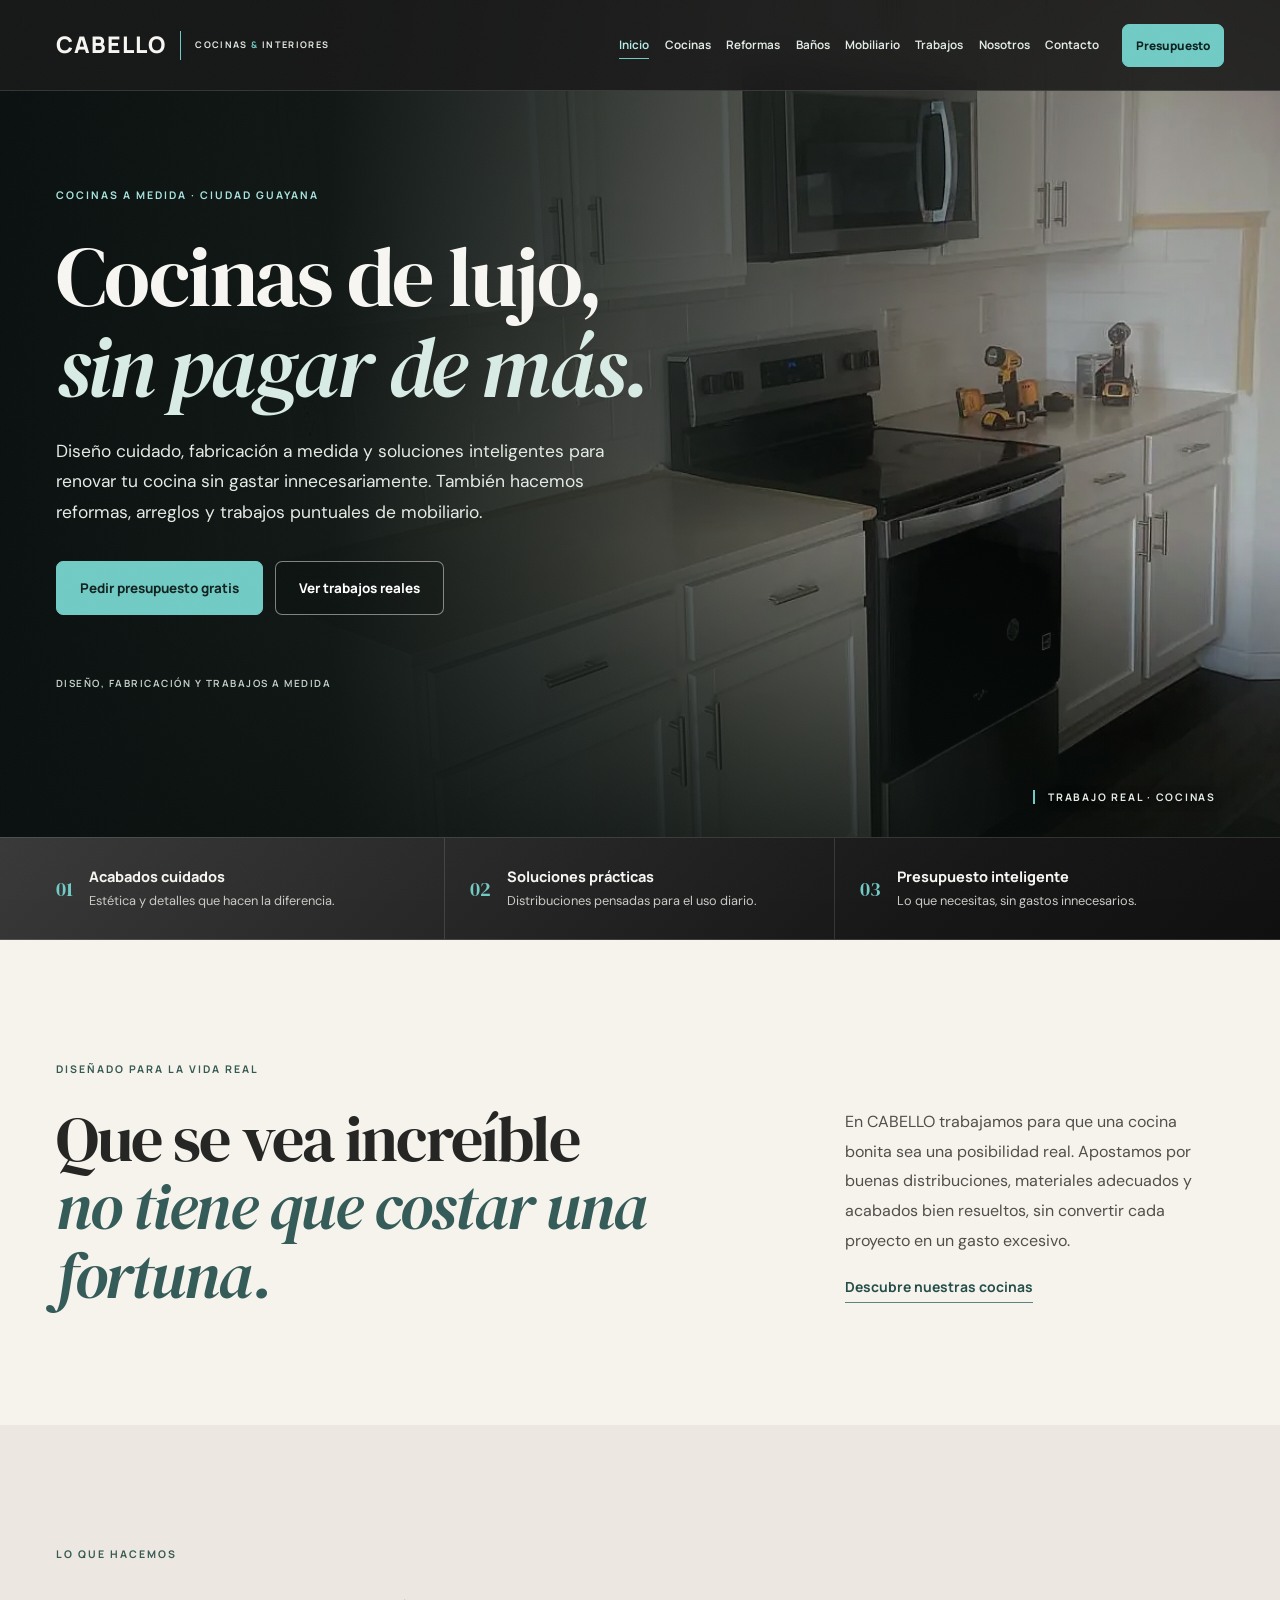
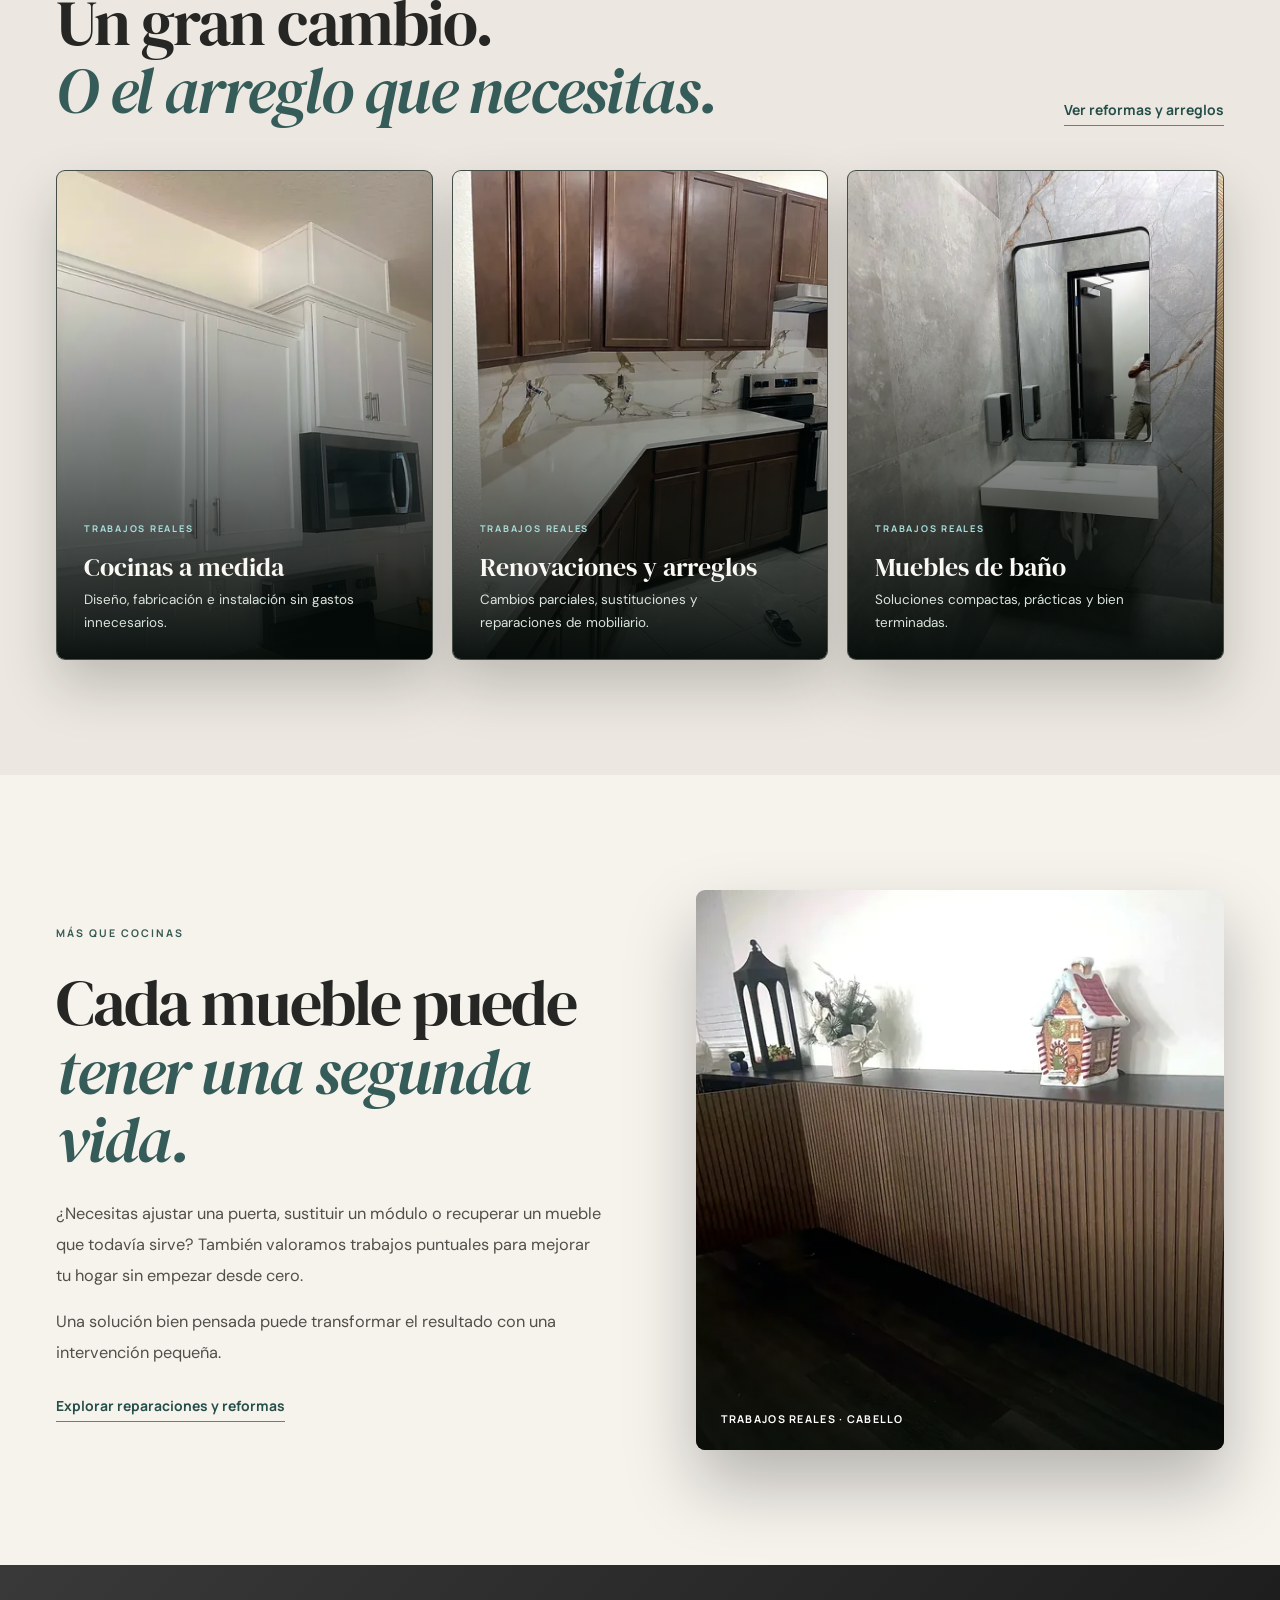
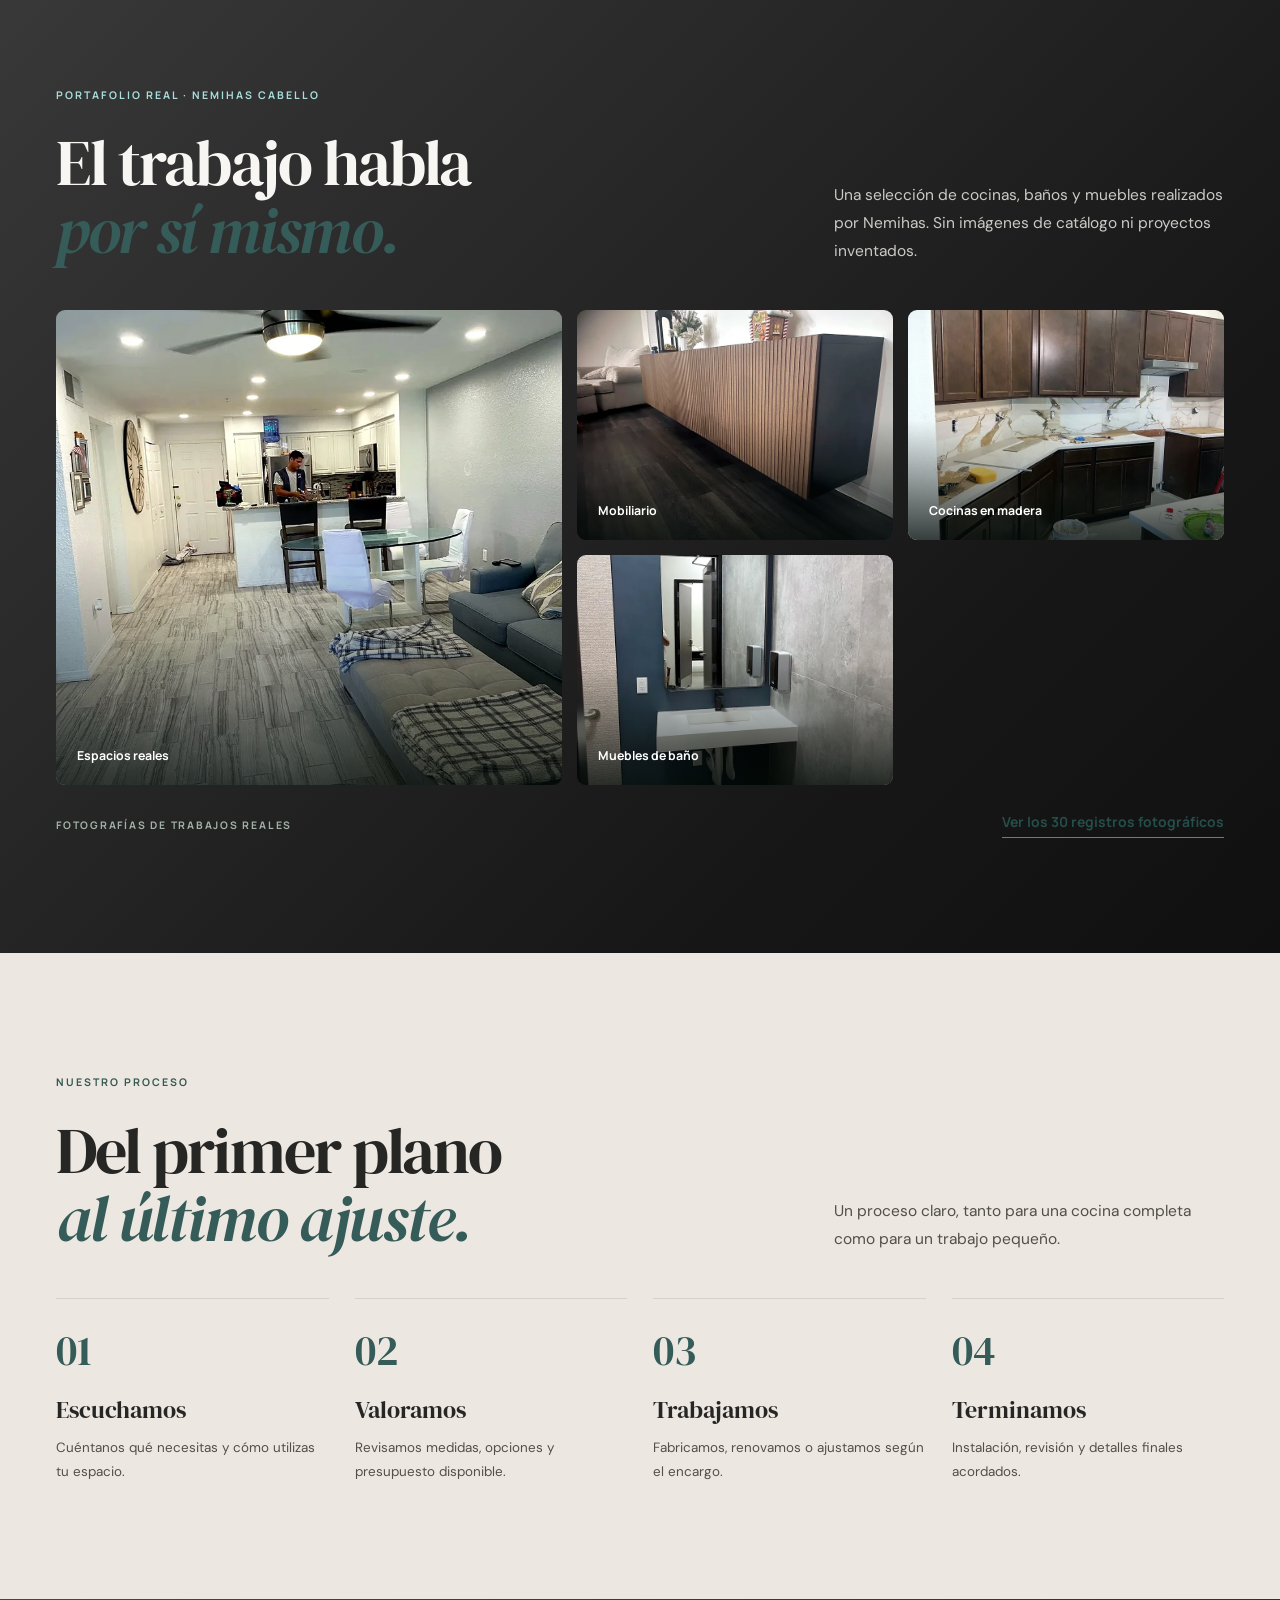
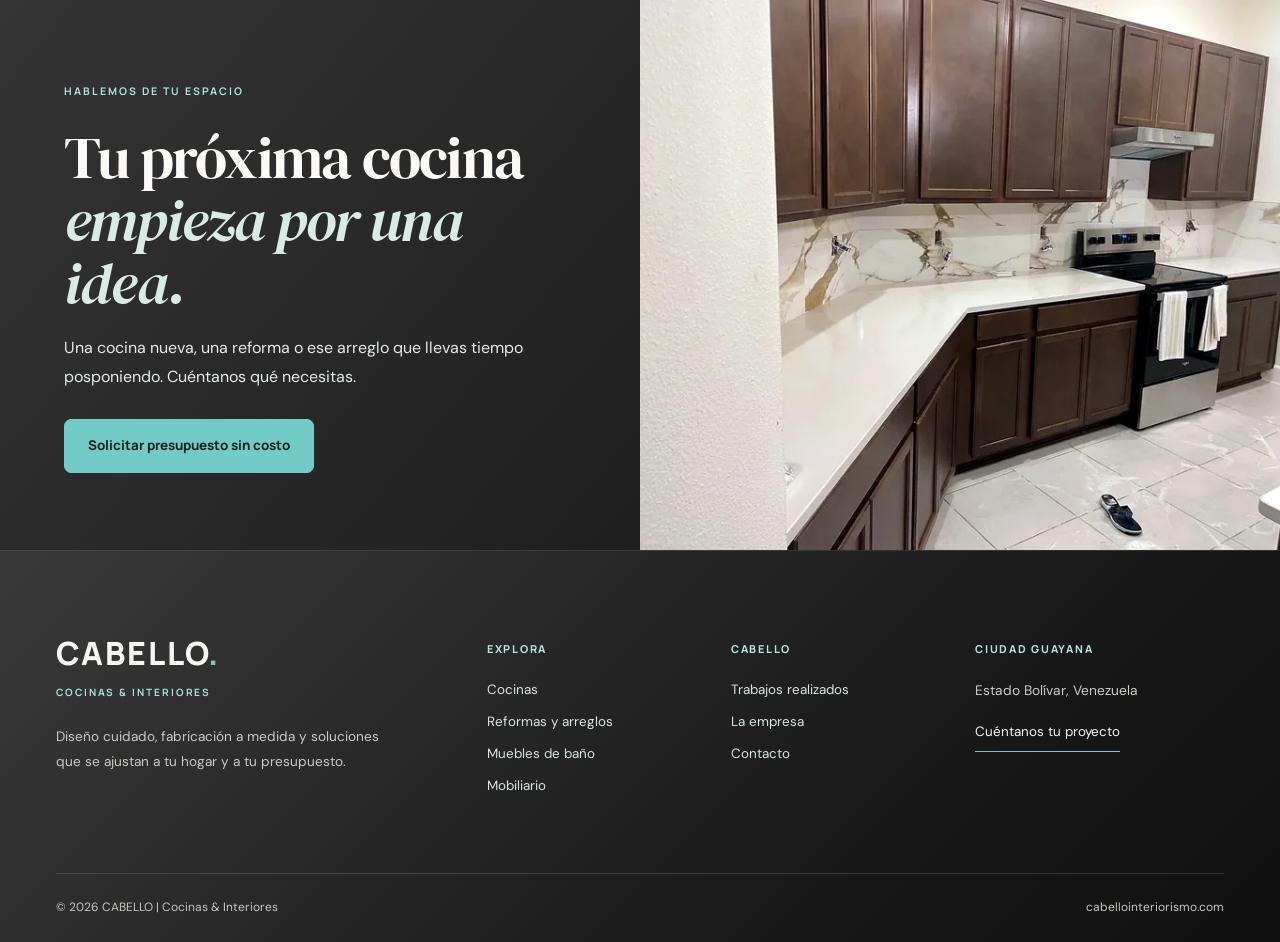
==== commit 6862bcf7: "Add files via upload" ====
--- a/index.html
+++ b/index.html
@@ -1,46 +1,48 @@
 <!doctype html>
 <html lang="es">
 <head>
-<meta charset="utf-8"/>
-<meta name="viewport" content="width=device-width, initial-scale=1"/>
-<meta name="theme-color" content="#151a19"/>
-<meta name="description" content="Cocinas de aspecto elegante a precios accesibles. Diseño, fabricación, reformas y arreglos de mobiliario en Ciudad Guayana. Conoce los trabajos de Nemihas Cabello."/>
-<meta property="og:type" content="website"/>
-<meta property="og:locale" content="es_VE"/>
-<meta property="og:title" content="CABELLO | Cocinas a medida y reformas en Ciudad Guayana"/>
-<meta property="og:description" content="Cocinas de aspecto elegante a precios accesibles. Diseño, fabricación, reformas y arreglos de mobiliario en Ciudad Guayana. Conoce los trabajos de Nemihas Cabello."/>
-<meta property="og:url" content="https://cabellointeriorismo.com/"/>
-<link rel="canonical" href="https://cabellointeriorismo.com/"/>
+<meta charset="utf-8">
+<meta name="viewport" content="width=device-width, initial-scale=1">
+<meta name="theme-color" content="#151a19">
+<meta name="description" content="Cocinas de aspecto elegante a precios accesibles. Diseño, fabricación, reformas y arreglos de mobiliario en Ciudad Guayana. Conoce los trabajos de Nemihas Cabello.">
+<meta property="og:type" content="website">
+<meta property="og:locale" content="es_VE">
+<meta property="og:title" content="CABELLO | Cocinas a medida y reformas en Ciudad Guayana">
+<meta property="og:description" content="Cocinas de aspecto elegante a precios accesibles. Diseño, fabricación, reformas y arreglos de mobiliario en Ciudad Guayana. Conoce los trabajos de Nemihas Cabello.">
+<meta property="og:url" content="https://cabellointeriorismo.com/">
+<link rel="canonical" href="https://cabellointeriorismo.com/">
 <title>CABELLO | Cocinas a medida y reformas en Ciudad Guayana</title>
-<link rel="icon" type="image/svg+xml" href="assets/favicon.svg"/>
-<link rel="preconnect" href="https://fonts.googleapis.com"/>
-<link rel="preconnect" href="https://fonts.gstatic.com" crossorigin/>
-<link href="https://fonts.googleapis.com/css2?family=DM+Sans:wght@400;500;600;700&family=Manrope:wght@400;500;600;700;800&family=DM+Serif+Display:ital@0;1&display=swap" rel="stylesheet"/>
-<link rel="stylesheet" href="assets/styles.css"/>
-<link rel="preload" href="assets/trabajos/cocinas-blancas/cabello-cocina-blanca-completa-moderna-02.webp" as="image"/>
+<link rel="icon" type="image/svg+xml" href="assets/favicon.svg">
+<link rel="preconnect" href="https://fonts.googleapis.com">
+<link rel="preconnect" href="https://fonts.gstatic.com" crossorigin>
+<link href="https://fonts.googleapis.com/css2?family=DM+Sans:wght@400;500;600;700&amp;family=Manrope:wght@400;500;600;700;800&amp;family=DM+Serif+Display:ital@0;1&amp;display=swap" rel="stylesheet">
+<link rel="stylesheet" href="assets/cabello-v13.css">
+<link rel="preload" href="assets/trabajos/cocinas-blancas/cabello-cocina-blanca-completa-moderna-02.webp" as="image">
 </head><body>
 <a class="skip-link" href="#main-content">Saltar al contenido</a>
 <header class="site-header" id="site-header">
-  <div class="header-desktop"><div class="container header-layout"><a href="index.html" class="brand" aria-label="CABELLO Cocinas e Interiores, inicio"><span class="brand-main">CABELLO</span><span class="brand-divider" aria-hidden="true"></span><span class="brand-sub">COCINAS <em>&amp;</em> INTERIORES</span></a><nav class="nav-desktop" aria-label="Navegación principal"><a href="index.html" class="is-current" aria-current="page">Inicio</a><a href="cocinas.html" class="" >Cocinas</a><a href="reformas.html" class="" >Reformas</a><a href="banos.html" class="" >Baños</a><a href="mobiliario.html" class="" >Mobiliario</a><a href="proyectos.html" class="" >Trabajos</a><a href="nosotros.html" class="" >Nosotros</a><a href="contacto.html" class="" >Contacto</a></nav><a class="head-cta" href="contacto.html">Presupuesto <span aria-hidden="true">↗</span></a></div></div>
-  <div class="header-tablet"><div class="container header-layout"><a href="index.html" class="brand" aria-label="CABELLO Cocinas e Interiores, inicio"><span class="brand-main">CABELLO</span><span class="brand-divider" aria-hidden="true"></span><span class="brand-sub">COCINAS <em>&amp;</em> INTERIORES</span></a><button class="menu-toggle" type="button" data-menu-target="tablet-menu" aria-label="Abrir menú de navegación" aria-controls="tablet-menu" aria-expanded="false"><span></span><span></span><span></span></button></div><nav id="tablet-menu" class="dropdown" aria-label="Navegación en tablet" hidden><a href="index.html" class="is-current" aria-current="page">Inicio</a><a href="cocinas.html" class="" >Cocinas</a><a href="reformas.html" class="" >Reformas</a><a href="banos.html" class="" >Baños</a><a href="mobiliario.html" class="" >Mobiliario</a><a href="proyectos.html" class="" >Trabajos</a><a href="nosotros.html" class="" >Nosotros</a><a href="contacto.html" class="" >Contacto</a><a class="dropdown-cta" href="contacto.html">Pedir presupuesto <span>↗</span></a></nav></div>
-  <div class="header-mobile"><div class="container header-layout"><a href="index.html" class="brand" aria-label="CABELLO Cocinas e Interiores, inicio"><span class="brand-main">CABELLO</span><span class="brand-divider" aria-hidden="true"></span><span class="brand-sub">COCINAS <em>&amp;</em> INTERIORES</span></a><button class="menu-toggle" type="button" data-menu-target="mobile-menu" aria-label="Abrir menú de navegación" aria-controls="mobile-menu" aria-expanded="false"><span></span><span></span><span></span></button></div><nav id="mobile-menu" class="dropdown" aria-label="Navegación en móvil" hidden><a href="index.html" class="is-current" aria-current="page">Inicio</a><a href="cocinas.html" class="" >Cocinas</a><a href="reformas.html" class="" >Reformas</a><a href="banos.html" class="" >Baños</a><a href="mobiliario.html" class="" >Mobiliario</a><a href="proyectos.html" class="" >Trabajos</a><a href="nosotros.html" class="" >Nosotros</a><a href="contacto.html" class="" >Contacto</a><a class="dropdown-cta" href="contacto.html">Pedir presupuesto <span>↗</span></a></nav></div>
+  <div class="header-desktop"><div class="container header-layout"><a href="index.html" class="brand" aria-label="CABELLO Cocinas e Interiores, inicio"><span class="brand-main">CABELLO</span><span class="brand-divider" aria-hidden="true"></span><span class="brand-sub">COCINAS <em>&amp;</em> INTERIORES</span></a><nav class="nav-desktop" aria-label="Navegación principal"><a href="index.html" class="is-current" aria-current="page">Inicio</a><a href="cocinas.html" class="">Cocinas</a><a href="reformas.html" class="">Reformas</a><a href="banos.html" class="">Baños</a><a href="mobiliario.html" class="">Mobiliario</a><a href="proyectos.html" class="">Trabajos</a><a href="nosotros.html" class="">Nosotros</a><a href="contacto.html" class="">Contacto</a></nav><a class="head-cta" href="contacto.html">Presupuesto </a></div></div>
+  <div class="header-tablet"><div class="container header-layout"><a href="index.html" class="brand" aria-label="CABELLO Cocinas e Interiores, inicio"><span class="brand-main">CABELLO</span><span class="brand-divider" aria-hidden="true"></span><span class="brand-sub">COCINAS <em>&amp;</em> INTERIORES</span></a><button class="menu-toggle" type="button" data-menu-target="tablet-menu" aria-label="Abrir menú de navegación" aria-controls="tablet-menu" aria-expanded="false"><span></span><span></span><span></span></button></div><nav id="tablet-menu" class="dropdown" aria-label="Navegación en tablet" hidden><a href="index.html" class="is-current" aria-current="page">Inicio</a><a href="cocinas.html" class="">Cocinas</a><a href="reformas.html" class="">Reformas</a><a href="banos.html" class="">Baños</a><a href="mobiliario.html" class="">Mobiliario</a><a href="proyectos.html" class="">Trabajos</a><a href="nosotros.html" class="">Nosotros</a><a href="contacto.html" class="">Contacto</a><a class="dropdown-cta" href="contacto.html">Pedir presupuesto </a></nav></div>
+  <div class="header-mobile"><div class="container header-layout"><a href="index.html" class="brand" aria-label="CABELLO Cocinas e Interiores, inicio"><span class="brand-main">CABELLO</span><span class="brand-divider" aria-hidden="true"></span><span class="brand-sub">COCINAS <em>&amp;</em> INTERIORES</span></a><button class="menu-toggle" type="button" data-menu-target="mobile-menu" aria-label="Abrir menú de navegación" aria-controls="mobile-menu" aria-expanded="false"><span></span><span></span><span></span></button></div><nav id="mobile-menu" class="dropdown" aria-label="Navegación en móvil" hidden><a href="index.html" class="is-current" aria-current="page">Inicio</a><a href="cocinas.html" class="">Cocinas</a><a href="reformas.html" class="">Reformas</a><a href="banos.html" class="">Baños</a><a href="mobiliario.html" class="">Mobiliario</a><a href="proyectos.html" class="">Trabajos</a><a href="nosotros.html" class="">Nosotros</a><a href="contacto.html" class="">Contacto</a><a class="dropdown-cta" href="contacto.html">Pedir presupuesto </a></nav></div>
  </header>
 <main id="main-content">
 <section class="hero hero--home">
-<div class="hero-photography"><img src="assets/trabajos/cocinas-blancas/cabello-cocina-blanca-completa-moderna-02.webp" alt="Trabajo real de Nemihas Cabello. COCINAS A MEDIDA · CIUDAD GUAYANA" srcset="assets/trabajos/cocinas-blancas/cabello-cocina-blanca-completa-moderna-02-780.webp 780w, assets/trabajos/cocinas-blancas/cabello-cocina-blanca-completa-moderna-02.webp 1200w" sizes="100vw" loading="eager" decoding="async" fetchpriority="high"/><div class="hero-shadow"></div></div>
-<div class="container hero-layout"><div class="hero-main"><span class="overline">COCINAS A MEDIDA · CIUDAD GUAYANA</span><h1>Cocinas de lujo,<br><i>sin pagar de más.</i></h1><p class="hero-description">Diseño cuidado, fabricación a medida y soluciones inteligentes para renovar tu cocina sin gastar innecesariamente. También hacemos reformas, arreglos y trabajos puntuales de mobiliario.</p><div class="hero-buttons"><a href="contacto.html" class="button button--primary"><span>Pedir presupuesto gratis</span><span aria-hidden="true" class="button-arrow">↗</span></a><a href="proyectos.html" class="button button--outline"><span>Ver trabajos reales</span><span aria-hidden="true" class="button-arrow">↗</span></a></div><div class="hero-footnote"><span class="footnote-line"></span> Diseño, fabricación y trabajos a medida</div></div></div>
+<div class="hero-photography"><img src="assets/trabajos/cocinas-blancas/cabello-cocina-blanca-completa-moderna-02.webp" alt="Trabajo real de Nemihas Cabello. COCINAS A MEDIDA · CIUDAD GUAYANA" srcset="assets/trabajos/cocinas-blancas/cabello-cocina-blanca-completa-moderna-02-780.webp 780w, assets/trabajos/cocinas-blancas/cabello-cocina-blanca-completa-moderna-02.webp 1200w" sizes="100vw" loading="eager" decoding="async" fetchpriority="high"><div class="hero-shadow"></div></div>
+<div class="container hero-layout"><div class="hero-main"><span class="overline">COCINAS A MEDIDA · CIUDAD GUAYANA</span><h1>Cocinas de lujo,<br><i>sin pagar de más.</i></h1><p class="hero-description">Diseño cuidado, fabricación a medida y soluciones inteligentes para renovar tu cocina sin gastar innecesariamente. También hacemos reformas, arreglos y trabajos puntuales de mobiliario.</p><div class="hero-buttons"><a href="contacto.html" class="button button--primary"><span>Pedir presupuesto gratis</span></a><a href="proyectos.html" class="button button--outline"><span>Ver trabajos reales</span></a></div><div class="hero-footnote"><span class="footnote-line"></span> Diseño, fabricación y trabajos a medida</div></div></div>
 <div class="hero-photo-label">TRABAJO REAL · COCINAS</div>
 </section>
 
 <section class="trust-strip"><div class="container trust-grid"><div><span class="trust-index">01</span><div><strong>Acabados cuidados</strong><p>Estética y detalles que hacen la diferencia.</p></div></div><div><span class="trust-index">02</span><div><strong>Soluciones prácticas</strong><p>Distribuciones pensadas para el uso diario.</p></div></div><div><span class="trust-index">03</span><div><strong>Presupuesto inteligente</strong><p>Lo que necesitas, sin gastos innecesarios.</p></div></div></div></section>
-<section class="section section--intro"><div class="container intro-layout"><div><span class="overline">DISEÑADO PARA LA VIDA REAL</span><h2 class="display-heading">Que se vea increíble<br><i>no tiene que costar una fortuna.</i></h2></div><div class="intro-aside"><span class="intro-rule"></span><p>En CABELLO trabajamos para que una cocina bonita sea una posibilidad real. Apostamos por buenas distribuciones, materiales adecuados y acabados bien resueltos, sin convertir cada proyecto en un gasto excesivo.</p><a href="cocinas.html" class="inline-link">Descubre nuestras cocinas <span aria-hidden="true">↗</span></a></div></div></section>
-<section class="section section--services"><div class="container"><div class="section-head"><div><span class="overline">LO QUE HACEMOS</span><h2 class="display-heading">Un gran cambio.<br><i>O el arreglo que necesitas.</i></h2></div><a href="reformas.html" class="inline-link">Ver reformas y arreglos <span aria-hidden="true">↗</span></a></div><div class="project-grid"><a class="project-tile" href="cocinas.html"><div class="project-media"><img src="assets/trabajos/cocinas-blancas/cabello-cocina-blanca-angular-moderna-01.webp" alt="Trabajo de Nemihas Cabello: Cocinas a medida" srcset="assets/trabajos/cocinas-blancas/cabello-cocina-blanca-angular-moderna-01-780.webp 780w, assets/trabajos/cocinas-blancas/cabello-cocina-blanca-angular-moderna-01.webp 1600w" sizes="(max-width: 767px) 92vw, (max-width: 1199px) 70vw, 54vw" loading="lazy" decoding="async"/><div class="photo-vignette"></div></div><div class="project-overlay"><span class="overline">TRABAJOS REALES</span><h3>Cocinas a medida</h3><p>Diseño, fabricación e instalación sin gastos innecesarios.</p><span class="tile-arrow" aria-hidden="true">↗</span></div></a><a class="project-tile" href="reformas.html"><div class="project-media"><img src="assets/trabajos/cocinas-madera/cabello-cocina-madera-oscura-revestimiento-claro-01.webp" alt="Trabajo de Nemihas Cabello: Renovaciones y arreglos" srcset="assets/trabajos/cocinas-madera/cabello-cocina-madera-oscura-revestimiento-claro-01-780.webp 780w, assets/trabajos/cocinas-madera/cabello-cocina-madera-oscura-revestimiento-claro-01.webp 1600w" sizes="(max-width: 767px) 92vw, (max-width: 1199px) 70vw, 54vw" loading="lazy" decoding="async"/><div class="photo-vignette"></div></div><div class="project-overlay"><span class="overline">TRABAJOS REALES</span><h3>Renovaciones y arreglos</h3><p>Cambios parciales, sustituciones y reparaciones de mobiliario.</p><span class="tile-arrow" aria-hidden="true">↗</span></div></a><a class="project-tile" href="banos.html"><div class="project-media"><img src="assets/trabajos/banos-vanities/cabello-vanity-moderno-pared-texturizada-01.webp" alt="Trabajo de Nemihas Cabello: Muebles de baño" srcset="assets/trabajos/banos-vanities/cabello-vanity-moderno-pared-texturizada-01-780.webp 780w, assets/trabajos/banos-vanities/cabello-vanity-moderno-pared-texturizada-01.webp 1200w" sizes="(max-width: 767px) 92vw, (max-width: 1199px) 70vw, 54vw" loading="lazy" decoding="async"/><div class="photo-vignette"></div></div><div class="project-overlay"><span class="overline">TRABAJOS REALES</span><h3>Muebles de baño</h3><p>Soluciones compactas, prácticas y bien terminadas.</p><span class="tile-arrow" aria-hidden="true">↗</span></div></a></div></div></section>
-<section class="section feature-section"><div class="container editorial-split editorial-split--reverse"><figure class="feature-image"><img src="assets/trabajos/mobiliario-interiores/cabello-aparador-listonado-moderno-01.webp" alt="Trabajo real de mobiliario realizado por Nemihas Cabello" srcset="assets/trabajos/mobiliario-interiores/cabello-aparador-listonado-moderno-01-780.webp 780w, assets/trabajos/mobiliario-interiores/cabello-aparador-listonado-moderno-01.webp 1600w" sizes="(max-width: 767px) 92vw, (max-width: 1199px) 70vw, 54vw" loading="lazy" decoding="async"/><figcaption><span class="caption-line"></span> TRABAJOS REALES · CABELLO</figcaption></figure><div class="feature-content"><span class="overline">MÁS QUE COCINAS</span><h2 class="display-heading">Cada mueble puede<br><i>tener una segunda vida.</i></h2><p>¿Necesitas ajustar una puerta, sustituir un módulo o recuperar un mueble que todavía sirve? También valoramos trabajos puntuales para mejorar tu hogar sin empezar desde cero.</p><p>Una solución bien pensada puede transformar el resultado con una intervención pequeña.</p><a class="inline-link" href="reformas.html">Explorar reparaciones y reformas <span aria-hidden="true">↗</span></a></div></div></section>
-<section class="section section--portfolio"><div class="container"><div class="section-head"><div><span class="overline">PORTAFOLIO REAL · NEMIHAS CABELLO</span><h2 class="display-heading">El trabajo habla<br><i>por sí mismo.</i></h2></div><p>Una selección de cocinas, baños y muebles realizados por Nemihas. Sin imágenes de catálogo ni proyectos inventados.</p></div><div class="portfolio-mosaic"><a href="proyectos.html" class="mosaic-item mosaic-item--wide"><img src="assets/trabajos/mobiliario-interiores/cabello-espacio-abierto-salon-cocina-01.webp" alt="Espacio abierto de salón y cocina, trabajo real de Nemihas Cabello" srcset="assets/trabajos/mobiliario-interiores/cabello-espacio-abierto-salon-cocina-01-780.webp 780w, assets/trabajos/mobiliario-interiores/cabello-espacio-abierto-salon-cocina-01.webp 1200w" sizes="(max-width: 767px) 92vw, (max-width: 1199px) 70vw, 54vw" loading="lazy" decoding="async"/><span>Espacios reales <b>↗</b></span></a><a href="proyectos.html" class="mosaic-item"><img src="assets/trabajos/mobiliario-interiores/cabello-aparador-listonado-angular-01.webp" alt="Aparador a medida con frente listonado realizado por Nemihas Cabello" srcset="assets/trabajos/mobiliario-interiores/cabello-aparador-listonado-angular-01-780.webp 780w, assets/trabajos/mobiliario-interiores/cabello-aparador-listonado-angular-01.webp 1600w" sizes="(max-width: 767px) 92vw, (max-width: 1199px) 70vw, 54vw" loading="lazy" decoding="async"/><span>Mobiliario <b>↗</b></span></a><a href="proyectos.html" class="mosaic-item"><img src="assets/trabajos/cocinas-madera/cabello-cocina-madera-oscura-angular-02.webp" alt="Cocina realizada por Nemihas Cabello en acabado madera" srcset="assets/trabajos/cocinas-madera/cabello-cocina-madera-oscura-angular-02-780.webp 780w, assets/trabajos/cocinas-madera/cabello-cocina-madera-oscura-angular-02.webp 1200w" sizes="(max-width: 767px) 92vw, (max-width: 1199px) 70vw, 54vw" loading="lazy" decoding="async"/><span>Cocinas en madera <b>↗</b></span></a><a href="proyectos.html" class="mosaic-item"><img src="assets/trabajos/banos-vanities/cabello-lavabo-flotante-moderno-01.webp" alt="Mueble de baño realizado por Nemihas Cabello" srcset="assets/trabajos/banos-vanities/cabello-lavabo-flotante-moderno-01-780.webp 780w, assets/trabajos/banos-vanities/cabello-lavabo-flotante-moderno-01.webp 1200w" sizes="(max-width: 767px) 92vw, (max-width: 1199px) 70vw, 54vw" loading="lazy" decoding="async"/><span>Muebles de baño <b>↗</b></span></a></div><div class="portfolio-bottom"><span>FOTOGRAFÍAS DE TRABAJOS REALES</span><a class="inline-link" href="proyectos.html">Ver los 30 registros fotográficos <span aria-hidden="true">↗</span></a></div></div></section>
+<section class="section section--intro"><div class="container intro-layout"><div><span class="overline">DISEÑADO PARA LA VIDA REAL</span><h2 class="display-heading">Que se vea increíble<br><i>no tiene que costar una fortuna.</i></h2></div><div class="intro-aside"><span class="intro-rule"></span><p>En CABELLO trabajamos para que una cocina bonita sea una posibilidad real. Apostamos por buenas distribuciones, materiales adecuados y acabados bien resueltos, sin convertir cada proyecto en un gasto excesivo.</p><a href="cocinas.html" class="inline-link">Descubre nuestras cocinas </a></div></div></section>
+<section class="section section--services"><div class="container"><div class="section-head"><div><span class="overline">LO QUE HACEMOS</span><h2 class="display-heading">Un gran cambio.<br><i>O el arreglo que necesitas.</i></h2></div><a href="reformas.html" class="inline-link">Ver reformas y arreglos </a></div><div class="project-grid"><a class="project-tile" href="cocinas.html"><div class="project-media"><img src="assets/trabajos/cocinas-blancas/cabello-cocina-blanca-angular-moderna-01.webp" alt="Trabajo de Nemihas Cabello: Cocinas a medida" srcset="assets/trabajos/cocinas-blancas/cabello-cocina-blanca-angular-moderna-01-780.webp 780w, assets/trabajos/cocinas-blancas/cabello-cocina-blanca-angular-moderna-01.webp 1600w" sizes="(max-width: 767px) 92vw, (max-width: 1199px) 70vw, 54vw" loading="lazy" decoding="async"><div class="photo-vignette"></div></div><div class="project-overlay"><span class="overline">TRABAJOS REALES</span><h3>Cocinas a medida</h3><p>Diseño, fabricación e instalación sin gastos innecesarios.</p></div></a><a class="project-tile" href="reformas.html"><div class="project-media"><img src="assets/trabajos/cocinas-madera/cabello-cocina-madera-oscura-revestimiento-claro-01.webp" alt="Trabajo de Nemihas Cabello: Renovaciones y arreglos" srcset="assets/trabajos/cocinas-madera/cabello-cocina-madera-oscura-revestimiento-claro-01-780.webp 780w, assets/trabajos/cocinas-madera/cabello-cocina-madera-oscura-revestimiento-claro-01.webp 1600w" sizes="(max-width: 767px) 92vw, (max-width: 1199px) 70vw, 54vw" loading="lazy" decoding="async"><div class="photo-vignette"></div></div><div class="project-overlay"><span class="overline">TRABAJOS REALES</span><h3>Renovaciones y arreglos</h3><p>Cambios parciales, sustituciones y reparaciones de mobiliario.</p></div></a><a class="project-tile" href="banos.html"><div class="project-media"><img src="assets/trabajos/banos-vanities/cabello-vanity-moderno-pared-texturizada-01.webp" alt="Trabajo de Nemihas Cabello: Muebles de baño" srcset="assets/trabajos/banos-vanities/cabello-vanity-moderno-pared-texturizada-01-780.webp 780w, assets/trabajos/banos-vanities/cabello-vanity-moderno-pared-texturizada-01.webp 1200w" sizes="(max-width: 767px) 92vw, (max-width: 1199px) 70vw, 54vw" loading="lazy" decoding="async"><div class="photo-vignette"></div></div><div class="project-overlay"><span class="overline">TRABAJOS REALES</span><h3>Muebles de baño</h3><p>Soluciones compactas, prácticas y bien terminadas.</p></div></a></div></div></section>
+<section class="section feature-section"><div class="container editorial-split editorial-split--reverse"><figure class="feature-image"><img src="assets/trabajos/mobiliario-interiores/cabello-aparador-listonado-moderno-01.webp" alt="Trabajo real de mobiliario realizado por Nemihas Cabello" srcset="assets/trabajos/mobiliario-interiores/cabello-aparador-listonado-moderno-01-780.webp 780w, assets/trabajos/mobiliario-interiores/cabello-aparador-listonado-moderno-01.webp 1600w" sizes="(max-width: 767px) 92vw, (max-width: 1199px) 70vw, 54vw" loading="lazy" decoding="async"><figcaption><span class="caption-line"></span> TRABAJOS REALES · CABELLO</figcaption></figure><div class="feature-content"><span class="overline">MÁS QUE COCINAS</span><h2 class="display-heading">Cada mueble puede<br><i>tener una segunda vida.</i></h2><p>¿Necesitas ajustar una puerta, sustituir un módulo o recuperar un mueble que todavía sirve? También valoramos trabajos puntuales para mejorar tu hogar sin empezar desde cero.</p><p>Una solución bien pensada puede transformar el resultado con una intervención pequeña.</p><a class="inline-link" href="reformas.html">Explorar reparaciones y reformas </a></div></div></section>
+<section class="section section--portfolio"><div class="container"><div class="section-head"><div><span class="overline">PORTAFOLIO REAL · NEMIHAS CABELLO</span><h2 class="display-heading">El trabajo habla<br><i>por sí mismo.</i></h2></div><p>Una selección de cocinas, baños y muebles realizados por Nemihas. Sin imágenes de catálogo ni proyectos inventados.</p></div><div class="portfolio-mosaic"><a href="proyectos.html" class="mosaic-item mosaic-item--wide"><img src="assets/trabajos/mobiliario-interiores/cabello-espacio-abierto-salon-cocina-01.webp" alt="Espacio abierto de salón y cocina, trabajo real de Nemihas Cabello" srcset="assets/trabajos/mobiliario-interiores/cabello-espacio-abierto-salon-cocina-01-780.webp 780w, assets/trabajos/mobiliario-interiores/cabello-espacio-abierto-salon-cocina-01.webp 1200w" sizes="(max-width: 767px) 92vw, (max-width: 1199px) 70vw, 54vw" loading="lazy" decoding="async"><span>Espacios reales </span></a><a href="proyectos.html" class="mosaic-item"><img src="assets/trabajos/mobiliario-interiores/cabello-aparador-listonado-angular-01.webp" alt="Aparador a medida con frente listonado realizado por Nemihas Cabello" srcset="assets/trabajos/mobiliario-interiores/cabello-aparador-listonado-angular-01-780.webp 780w, assets/trabajos/mobiliario-interiores/cabello-aparador-listonado-angular-01.webp 1600w" sizes="(max-width: 767px) 92vw, (max-width: 1199px) 70vw, 54vw" loading="lazy" decoding="async"><span>Mobiliario </span></a><a href="proyectos.html" class="mosaic-item"><img src="assets/trabajos/cocinas-madera/cabello-cocina-madera-oscura-angular-02.webp" alt="Cocina realizada por Nemihas Cabello en acabado madera" srcset="assets/trabajos/cocinas-madera/cabello-cocina-madera-oscura-angular-02-780.webp 780w, assets/trabajos/cocinas-madera/cabello-cocina-madera-oscura-angular-02.webp 1200w" sizes="(max-width: 767px) 92vw, (max-width: 1199px) 70vw, 54vw" loading="lazy" decoding="async"><span>Cocinas en madera </span></a><a href="proyectos.html" class="mosaic-item"><img src="assets/trabajos/banos-vanities/cabello-lavabo-flotante-moderno-01.webp" alt="Mueble de baño realizado por Nemihas Cabello" srcset="assets/trabajos/banos-vanities/cabello-lavabo-flotante-moderno-01-780.webp 780w, assets/trabajos/banos-vanities/cabello-lavabo-flotante-moderno-01.webp 1200w" sizes="(max-width: 767px) 92vw, (max-width: 1199px) 70vw, 54vw" loading="lazy" decoding="async"><span>Muebles de baño </span></a></div><div class="portfolio-bottom"><span>FOTOGRAFÍAS DE TRABAJOS REALES</span><a class="inline-link" href="proyectos.html">Ver los 30 registros fotográficos </a></div></div></section>
 <section class="section section--process"><div class="container"><div class="section-head"><div><span class="overline">NUESTRO PROCESO</span><h2 class="display-heading">Del primer plano<br><i>al último ajuste.</i></h2></div><p>Un proceso claro, tanto para una cocina completa como para un trabajo pequeño.</p></div><div class="steps"><div class="step"><span class="step-num">01</span><div class="step-line"></div><h3>Escuchamos</h3><p>Cuéntanos qué necesitas y cómo utilizas tu espacio.</p></div><div class="step"><span class="step-num">02</span><div class="step-line"></div><h3>Valoramos</h3><p>Revisamos medidas, opciones y presupuesto disponible.</p></div><div class="step"><span class="step-num">03</span><div class="step-line"></div><h3>Trabajamos</h3><p>Fabricamos, renovamos o ajustamos según el encargo.</p></div><div class="step"><span class="step-num">04</span><div class="step-line"></div><h3>Terminamos</h3><p>Instalación, revisión y detalles finales acordados.</p></div></div></div></section>
-<section class="bottom-cta"><div class="bottom-photo"><img src="assets/trabajos/cocinas-madera/cabello-cocina-madera-oscura-revestimiento-claro-01.webp" alt="Cocina en acabado madera realizada por Nemihas Cabello" srcset="assets/trabajos/cocinas-madera/cabello-cocina-madera-oscura-revestimiento-claro-01-780.webp 780w, assets/trabajos/cocinas-madera/cabello-cocina-madera-oscura-revestimiento-claro-01.webp 1600w" sizes="(max-width: 767px) 92vw, (max-width: 1199px) 70vw, 54vw" loading="lazy" decoding="async"/><div class="bottom-photo-overlay"></div></div><div class="container bottom-cta-inner"><span class="overline">HABLEMOS DE TU ESPACIO</span><h2 class="display-heading">Tu próxima cocina<br><i>empieza por una idea.</i></h2><p>Una cocina nueva, una reforma o ese arreglo que llevas tiempo posponiendo. Cuéntanos qué necesitas.</p><a href="contacto.html" class="button button--primary"><span>Solicitar presupuesto sin costo</span><span aria-hidden="true" class="button-arrow">↗</span></a></div></section>
+<section class="bottom-cta"><div class="bottom-photo"><img src="assets/trabajos/cocinas-madera/cabello-cocina-madera-oscura-revestimiento-claro-01.webp" alt="Cocina en acabado madera realizada por Nemihas Cabello" srcset="assets/trabajos/cocinas-madera/cabello-cocina-madera-oscura-revestimiento-claro-01-780.webp 780w, assets/trabajos/cocinas-madera/cabello-cocina-madera-oscura-revestimiento-claro-01.webp 1600w" sizes="(max-width: 767px) 92vw, (max-width: 1199px) 70vw, 54vw" loading="lazy" decoding="async"><div class="bottom-photo-overlay"></div></div><div class="container bottom-cta-inner"><span class="overline">HABLEMOS DE TU ESPACIO</span><h2 class="display-heading">Tu próxima cocina<br><i>empieza por una idea.</i></h2><p>Una cocina nueva, una reforma o ese arreglo que llevas tiempo posponiendo. Cuéntanos qué necesitas.</p><a href="contacto.html" class="button button--primary"><span>Solicitar presupuesto sin costo</span></a></div></section>
 
 </main>
-<footer class="footer"><div class="container"><div class="footer-main"><div class="footer-about"><a href="index.html" class="footer-logo">CABELLO<span>.</span></a><div class="footer-descriptor">COCINAS &amp; INTERIORES</div><p>Diseño cuidado, fabricación a medida y soluciones que se ajustan a tu hogar y a tu presupuesto.</p></div><div><h3>Explora</h3><a href="cocinas.html">Cocinas</a><a href="reformas.html">Reformas y arreglos</a><a href="banos.html">Muebles de baño</a><a href="mobiliario.html">Mobiliario</a></div><div><h3>CABELLO</h3><a href="proyectos.html">Trabajos realizados</a><a href="nosotros.html">La empresa</a><a href="contacto.html">Contacto</a></div><div class="footer-last"><h3>Ciudad Guayana</h3><p>Estado Bolívar, Venezuela</p><a href="contacto.html" class="footer-contact">Cuéntanos tu proyecto ↗</a></div></div><div class="footer-legal"><span>© 2026 CABELLO | Cocinas &amp; Interiores</span><span>cabellointeriorismo.com</span></div></div></footer>
+<footer class="footer"><div class="container"><div class="footer-main"><div class="footer-about"><a href="index.html" class="footer-logo">CABELLO<span>.</span></a><div class="footer-descriptor">COCINAS &amp; INTERIORES</div><p>Diseño cuidado, fabricación a medida y soluciones que se ajustan a tu hogar y a tu presupuesto.</p></div><div><h3>Explora</h3><a href="cocinas.html">Cocinas</a><a href="reformas.html">Reformas y arreglos</a><a href="banos.html">Muebles de baño</a><a href="mobiliario.html">Mobiliario</a></div><div><h3>CABELLO</h3><a href="proyectos.html">Trabajos realizados</a><a href="nosotros.html">La empresa</a><a href="contacto.html">Contacto</a></div><div class="footer-last"><h3>Ciudad Guayana</h3><p>Estado Bolívar, Venezuela</p><a href="contacto.html" class="footer-contact">Cuéntanos tu proyecto</a></div></div><div class="footer-legal"><span>© 2026 CABELLO | Cocinas &amp; Interiores</span><span>cabellointeriorismo.com</span></div></div></footer>
+
+
 <script src="assets/site.js" defer></script>
 </body></html>
--- a/assets/cabello-v13.css
+++ b/assets/cabello-v13.css
@@ -0,0 +1,92 @@
+/* CABELLO | Cocinas & Interiores — Dark Editorial V11 */
+:root{--dark:#101615;--graphite:#1c2421;--light:#f7f6f2;--muted:#b4c3bb;--turquoise:#72cbc6;--line:rgba(255,255,255,.13);--serif:'DM Serif Display',Georgia,serif;--sans:'DM Sans',Arial,sans-serif;--brand:'Manrope',Arial,sans-serif;--max:1320px}
+*,*::before,*::after{box-sizing:border-box}html{scroll-behavior:smooth;scroll-padding-top:90px}body{margin:0;background:var(--dark);color:var(--light);font:400 16px/1.65 var(--sans);-webkit-font-smoothing:antialiased;min-width:320px}body::before{content:"";pointer-events:none;position:fixed;inset:0;z-index:100;opacity:.02;background-image:url("data:image/svg+xml,%3Csvg xmlns='http://www.w3.org/2000/svg' width='180' height='180'%3E%3Cfilter id='n'%3E%3CfeTurbulence type='fractalNoise' baseFrequency='.69' numOctaves='2' stitchTiles='stitch'/%3E%3C/filter%3E%3Crect width='100%25' height='100%25' filter='url(%23n)'/%3E%3C/svg%3E")}body.menu-open{overflow:hidden}a{color:inherit;text-decoration:none}button,input,textarea,select{font:inherit}button{cursor:pointer}h1,h2,h3,p,figure{margin:0}img{display:block;width:100%;max-width:100%;height:auto}p{color:var(--muted)}.container{max-width:var(--max);width:calc(100% - 112px);margin-inline:auto}h1,.display-heading{font-family:var(--serif);font-weight:400;line-height:1.07;letter-spacing:-.03em}.display-heading{font-size:clamp(2.7rem,5vw,5.3rem)}h1 i,.display-heading i{font-weight:400;color:#d8ece5}.overline{display:inline-flex;gap:13px;align-items:center;letter-spacing:.19em;text-transform:uppercase;color:#a7e4df;font:700 .66rem/1.4 var(--brand)}.overline::before{content:"";width:28px;height:1px;background:var(--turquoise);flex:none}.skip-link{position:fixed;z-index:200;left:12px;top:-100px;padding:12px;background:var(--turquoise);color:#132321}.skip-link:focus{top:12px}:focus-visible{outline:3px solid var(--turquoise);outline-offset:3px}[hidden]{display:none!important}
+/* Buttons and links */
+.button{display:inline-flex;justify-content:center;align-items:center;gap:23px;min-height:54px;padding:14px 23px;border-radius:7px;font:750 .84rem/1.4 var(--brand);border:1px solid var(--turquoise);transition:transform .2s,background .2s,box-shadow .2s}.button--primary{background:var(--turquoise);color:#132421}.button--outline{color:#fff;background:rgba(12,18,16,.28);border-color:rgba(255,255,255,.47);backdrop-filter:blur(9px)}.button:hover{transform:translateY(-2px)}.button--primary:hover{background:#aae7e2;box-shadow:0 15px 35px rgba(114,203,198,.16)}.button--outline:hover{border-color:var(--turquoise);background:rgba(255,255,255,.12)}.button-arrow{font-size:1.15rem;font-weight:400}.inline-link{display:inline-flex;align-items:center;gap:19px;padding-bottom:6px;border-bottom:1px solid var(--turquoise);font:700 .87rem var(--brand)}.inline-link:hover{color:#adede6}.inline-link span{color:var(--turquoise);font-size:1.18rem}
+/* Header variants: one visible at a time */
+.site-header{position:absolute;top:0;left:0;right:0;z-index:70;background:rgba(9,15,13,.7);border-bottom:1px solid var(--line);backdrop-filter:blur(20px);-webkit-backdrop-filter:blur(20px)}.header-layout{height:90px;display:flex;align-items:center;gap:23px}.brand{display:flex;align-items:center;gap:14px;min-width:0;flex-shrink:0;white-space:nowrap}.brand-main{font:800 1.43rem/1 var(--brand);letter-spacing:.045em}.brand-divider{width:1px;height:29px;background:var(--turquoise)}.brand-sub{font:700 .57rem/1.4 var(--brand);letter-spacing:.15em;color:#e2e8e3}.brand-sub em{color:var(--turquoise);font-style:normal}.nav-desktop{display:flex;gap:clamp(10px,1.2vw,21px);align-items:center;margin-left:auto}.nav-desktop a{font:650 .73rem var(--brand);white-space:nowrap;position:relative;padding-block:11px;color:#e3ebe6}.nav-desktop a:after{content:"";position:absolute;bottom:5px;left:0;right:100%;height:1px;background:var(--turquoise);transition:right .2s}.nav-desktop a.is-current:after,.nav-desktop a:hover:after{right:0}.nav-desktop a.is-current{color:#b6ece6}.head-cta{border:1px solid var(--turquoise);border-radius:7px;background:var(--turquoise);color:#0d231f;padding:12px 13px;font:800 .74rem var(--brand);white-space:nowrap}.head-cta span{margin-left:7px}.header-tablet,.header-mobile{display:none}.menu-toggle{height:46px;width:46px;display:flex;align-items:center;justify-content:center;flex-direction:column;gap:5px;border:1px solid rgba(255,255,255,.22);background:rgba(255,255,255,.055);border-radius:7px}.menu-toggle span{display:block;width:22px;height:2px;background:#fff;transition:transform .2s,opacity .2s}.menu-toggle[aria-expanded="true"] span:first-child{transform:translateY(7px) rotate(45deg)}.menu-toggle[aria-expanded="true"] span:nth-child(2){opacity:0}.menu-toggle[aria-expanded="true"] span:last-child{transform:translateY(-7px) rotate(-45deg)}.dropdown{position:absolute;top:100%;left:0;right:0;padding:19px max(5%,23px) 25px;background:rgba(17,24,20,.98);border-bottom:1px solid var(--line);box-shadow:0 32px 60px rgba(0,0,0,.46);max-height:calc(100svh - 72px);overflow:auto}.dropdown>a{display:block;padding:12px 5px;border-bottom:1px solid var(--line);font:650 .95rem var(--brand)}.dropdown>a.is-current{color:var(--turquoise)}.dropdown>a.dropdown-cta{margin-top:14px;background:var(--turquoise);text-align:center;border-radius:5px;color:#102522}
+/* Hero with photographs of completed work; no AI images */
+.hero{position:relative;isolation:isolate;display:flex;align-items:center;overflow:hidden;background:#222d29;min-height:750px;height:min(93svh,980px)}.hero--subpage{min-height:650px;height:min(80svh,840px)}.hero-photography,.hero-shadow{position:absolute;inset:0}.hero-photography{z-index:-2}.hero-photography img{height:100%;width:100%;object-fit:cover;object-position:75% center;filter:saturate(.94)}.hero-shadow{background:linear-gradient(90deg,#0a1110 0%,rgba(10,17,15,.96) 26%,rgba(10,17,15,.78) 44%,rgba(10,17,15,.19) 90%),linear-gradient(0deg,rgba(7,14,11,.7),transparent 36%,rgba(7,14,11,.3) 100%)}.hero-layout{z-index:1;position:relative;padding-block:155px 120px}.hero-main{max-width:720px;width:63%}.hero h1{font-size:clamp(4rem,6.6vw,7.2rem);margin:24px 0 24px}.hero--subpage h1{font-size:clamp(3.8rem,6vw,6.4rem)}.hero-description{max-width:560px;font-size:1.09rem;line-height:1.75;color:#e5ece6}.hero-buttons{display:flex;flex-wrap:wrap;gap:12px;margin-top:34px}.hero-footnote{display:flex;align-items:center;gap:16px;margin-top:61px;color:#c4d0c9;font:650 .62rem/1.5 var(--brand);letter-spacing:.15em;text-transform:uppercase}.footnote-line{width:50px;height:1px;background:var(--turquoise)}.hero-photo-label{position:absolute;right:5%;bottom:33px;border-left:2px solid var(--turquoise);padding-left:13px;color:#e6ede8;text-shadow:0 1px 10px #000;font:700 .65rem var(--brand);letter-spacing:.17em}
+/* Sections, layered backgrounds */
+.section{padding:clamp(80px,9vw,148px) 0;position:relative}.section--intro{background:linear-gradient(140deg,#202a24,#111715 65%,#1e2721)}.section--services{background:radial-gradient(ellipse at 75% 9%,#303a34,#18201c 45%,#111715 98%)}.section--portfolio{background:linear-gradient(145deg,#1c2621,#101615 65%,#242e28)}.section--process{background:linear-gradient(140deg,#151d19,#29332d,#161d1a)}.feature-section{background:linear-gradient(125deg,#111715,#232c25 58%,#141b17)}.section--narrow{background:#171d1a}.section--gallery{background:linear-gradient(130deg,#1c2420,#111615 67%)}.section--contact{background:radial-gradient(ellipse at 84% 18%,#2b352f,#111715 70%)}.section-head{display:flex;align-items:end;justify-content:space-between;gap:50px;margin-bottom:44px}.section-head h2{margin-top:22px}.section-head>p{max-width:390px;font-size:.97rem;line-height:1.8}.section-head .inline-link{flex-shrink:0}
+.trust-strip{background:linear-gradient(100deg,#1b2520,#29352f,#1a231f);border-block:1px solid var(--line)}.trust-grid{display:grid;grid-template-columns:repeat(3,minmax(0,1fr))}.trust-grid>div{display:flex;gap:16px;align-items:center;padding:28px 25px;border-right:1px solid var(--line)}.trust-grid>div:first-child{padding-left:0}.trust-grid>div:last-child{border:0}.trust-index{font:400 1.25rem var(--serif);color:var(--turquoise)}.trust-grid strong{display:block;font:750 .91rem var(--brand)}.trust-grid p{font-size:.8rem;margin-top:4px}
+.intro-layout{display:grid;grid-template-columns:1.45fr .8fr;gap:clamp(45px,8vw,155px);align-items:end}.intro-layout h2{margin-top:23px}.intro-aside{padding-bottom:7px}.intro-rule{display:block;width:70px;height:1px;background:var(--turquoise);margin-bottom:24px}.intro-aside p{line-height:1.85;font-size:1rem}.intro-aside p+p{margin-top:16px}.intro-aside .inline-link{margin-top:22px}
+/* Full bleed photo cards */
+.project-grid{display:grid;grid-template-columns:repeat(3,minmax(0,1fr));gap:19px}.project-tile{position:relative;display:block;min-height:490px;overflow:hidden;border-radius:9px;background:#2a352e;isolation:isolate;box-shadow:0 26px 55px rgba(0,0,0,.2);border:1px solid rgba(255,255,255,.12);transition:transform .3s,border-color .3s}.project-tile:hover{transform:translateY(-5px);border-color:var(--turquoise)}.project-media,.photo-vignette{position:absolute;inset:0}.project-media{z-index:-2}.project-media img{width:100%;height:100%;object-fit:cover;transition:transform .5s}.project-tile:hover .project-media img{transform:scale(1.04)}.photo-vignette{background:linear-gradient(0deg,rgba(4,11,8,.96),rgba(4,11,8,.45) 42%,transparent 80%)}.project-overlay{position:absolute;left:27px;right:27px;bottom:25px;z-index:1}.project-overlay .overline{font-size:.58rem}.project-overlay .overline:before{width:17px}.project-overlay h3{font:400 clamp(1.6rem,2vw,2.4rem)/1.15 var(--serif);margin:13px 0 7px}.project-overlay p{font-size:.84rem;line-height:1.65;color:#d9e5dc;padding-right:25px}.tile-arrow{position:absolute;right:0;bottom:0;color:var(--turquoise);font-size:1.32rem}
+/* Editorial splits */
+.editorial-split{display:grid;grid-template-columns:1.02fr .98fr;gap:clamp(55px,7vw,130px);align-items:center}.editorial-split--reverse .feature-image{order:2}.editorial-split--reverse .feature-content{order:1}.feature-image{min-height:560px;position:relative;overflow:hidden;border-radius:9px;box-shadow:0 35px 70px rgba(0,0,0,.26)}.feature-image img{position:absolute;inset:0;width:100%;height:100%;object-fit:cover}.feature-image:after{content:"";position:absolute;inset:0;background:linear-gradient(0deg,rgba(5,12,8,.73),transparent 40%)}.feature-image figcaption{position:absolute;bottom:24px;left:25px;z-index:1;letter-spacing:.12em;font:700 .67rem var(--brand)}.caption-line{display:inline-block;width:22px;height:1px;background:var(--turquoise);vertical-align:middle;margin-right:10px}.feature-content h2{margin:24px 0}.feature-content p{font-size:1.02rem;line-height:1.9}.feature-content p+p{margin-top:15px}.feature-content .inline-link{margin-top:27px}
+/* Portfolio collage */
+.portfolio-mosaic{display:grid;grid-template-columns:1.6fr 1fr 1fr;grid-template-rows:repeat(2,230px);gap:15px}.mosaic-item{position:relative;overflow:hidden;border-radius:9px;background:#26302a}.mosaic-item--wide{grid-row:span 2}.mosaic-item img{width:100%;height:100%;object-fit:cover;transition:transform .4s}.mosaic-item:hover img{transform:scale(1.035)}.mosaic-item:after{content:"";position:absolute;inset:0;background:linear-gradient(0deg,rgba(3,11,8,.78),transparent 52%)}.mosaic-item>span{display:flex;justify-content:space-between;position:absolute;bottom:21px;left:21px;right:21px;z-index:1;font:700 .77rem var(--brand)}.mosaic-item b{color:var(--turquoise)}.portfolio-bottom{display:flex;align-items:center;justify-content:space-between;gap:18px;margin-top:27px}.portfolio-bottom>span{font:700 .65rem var(--brand);letter-spacing:.17em;color:#a3b3a9}
+/* Process and repair / informational grids */
+.steps{display:grid;grid-template-columns:repeat(4,minmax(0,1fr));gap:26px}.step{padding-top:22px;border-top:1px solid var(--line)}.step-num{font:400 2.65rem var(--serif);color:var(--turquoise)}.step-line{height:1px;width:34px;background:var(--turquoise);margin:25px 0}.step h3{font:400 1.5rem var(--serif);margin-bottom:10px}.step p{font-size:.84rem;line-height:1.8}.info-columns{display:grid;grid-template-columns:repeat(3,1fr);gap:19px}.repair-grid{display:grid;grid-template-columns:repeat(2,1fr);gap:19px}.info-columns article,.repair-grid article{min-height:235px;padding:35px;border:1px solid var(--line);border-radius:9px;background:linear-gradient(145deg,rgba(255,255,255,.058),rgba(255,255,255,.012));box-shadow:0 20px 45px rgba(0,0,0,.08)}.info-columns article>span,.repair-num{display:block;color:var(--turquoise);font:700 .72rem var(--brand);margin-bottom:30px;letter-spacing:.14em}.info-columns h3,.repair-grid h3{font:400 1.62rem var(--serif);margin-bottom:11px}.info-columns p,.repair-grid p{font-size:.9rem;line-height:1.78}.note-panel{padding:60px;border-radius:10px;border:1px solid rgba(114,203,198,.25);background:linear-gradient(130deg,#24312a,#151d18)}.note-panel h2{margin:21px 0}.note-panel p{max-width:680px;line-height:1.8}.note-panel .button{margin-top:24px}
+/* Real photograph in final CTA; footer below has no photo */
+.bottom-cta{position:relative;min-height:590px;display:flex;align-items:center;isolation:isolate;background:#1f2822;overflow:hidden;border-top:1px solid var(--line)}.bottom-photo,.bottom-photo-overlay{position:absolute;inset:0}.bottom-photo{z-index:-2}.bottom-photo img{width:100%;height:100%;object-fit:cover;object-position:72% 50%}.bottom-photo-overlay{z-index:-1;background:linear-gradient(90deg,rgba(8,15,11,.98),rgba(8,15,11,.87) 38%,rgba(8,15,11,.23) 90%),linear-gradient(0deg,rgba(8,15,11,.55),transparent 60%)}.bottom-cta-inner{padding-block:100px}.bottom-cta h2{margin:23px 0 19px}.bottom-cta p{max-width:600px;color:#e6ece8;line-height:1.8}.bottom-cta .button{margin-top:27px}
+.footer{background:radial-gradient(ellipse at 80% 15%,#26312a,#101615 68%);padding-top:80px;border-top:1px solid var(--line)}.footer-main{display:grid;grid-template-columns:1.55fr .8fr .8fr 1fr;gap:45px;padding-bottom:66px}.footer-logo{font:800 2rem var(--brand);letter-spacing:.06em}.footer-logo span{color:var(--turquoise)}.footer-descriptor{font:700 .63rem var(--brand);letter-spacing:.19em;color:#a4e3da;margin:10px 0 25px}.footer-about p{font-size:.85rem;line-height:1.86;max-width:340px}.footer h3{font:750 .68rem var(--brand);letter-spacing:.16em;color:#b2e7de;text-transform:uppercase;margin:10px 0 23px}.footer-main a:not(.footer-logo):not(.footer-contact){display:block;margin:10px 0;font-size:.84rem;color:#dae5dc}.footer-main a:hover{color:var(--turquoise)}.footer-main .footer-last p{font-size:.86rem}.footer-contact{display:inline-block;margin-top:20px;border-bottom:1px solid var(--turquoise);font-size:.84rem;padding-bottom:7px}.footer-legal{border-top:1px solid var(--line);display:flex;justify-content:space-between;gap:15px;padding:24px 0;color:#a7b5ab;font-size:.75rem}
+/* Gallery */
+.gallery-controls{display:flex;gap:9px;flex-wrap:wrap;margin-bottom:27px}.filter{padding:11px 18px;border:1px solid var(--line);border-radius:60px;background:rgba(255,255,255,.04);color:white;font:700 .76rem var(--brand)}.filter.is-active,.filter:hover{border-color:var(--turquoise);color:#b4eee8}.filter span{color:var(--turquoise);margin-left:6px}.gallery-grid{display:grid;grid-template-columns:repeat(4,minmax(0,1fr));gap:13px}.gallery-card{padding:0;border:1px solid var(--line);border-radius:8px;overflow:hidden;text-align:left;background:#24312a;color:white;min-width:0}.gallery-photo{height:250px;overflow:hidden}.gallery-photo img{width:100%;height:100%;object-fit:cover;transition:transform .35s}.gallery-card:hover img{transform:scale(1.04)}.gallery-card-label{display:flex;align-items:center;justify-content:space-between;gap:10px;padding:14px;font:700 .75rem var(--brand)}.gallery-card-label span{color:var(--turquoise)}.gallery-hint{font-size:.78rem;margin-top:22px}.lightbox{padding:20px;width:min(94vw,1080px);max-height:94vh;overflow:auto;background:#121b15;color:white;border:1px solid var(--line);border-radius:9px;box-shadow:0 30px 100px #0009}.lightbox::backdrop{background:rgba(0,0,0,.85);backdrop-filter:blur(5px)}.lightbox img{max-height:77vh;object-fit:contain}.lightbox-close{float:right;margin-bottom:12px;padding:8px 14px;border:1px solid var(--line);background:#27332c;color:white;border-radius:5px}.lightbox-caption{font-size:.83rem;margin-top:12px}
+/* Contact mock-up: explicit no-send */
+.contact-layout{display:grid;grid-template-columns:.84fr 1fr;gap:clamp(50px,8vw,130px)}.contact-side h2{margin:24px 0}.contact-side>p{line-height:1.85}.contact-side figure{height:295px;margin:34px 0 20px;overflow:hidden;border-radius:8px}.contact-side figure img{height:100%;object-fit:cover}.contact-note{font-size:.8rem;color:#a9b7ad}.form-panel{padding:38px;border-radius:10px;border:1px solid var(--line);background:linear-gradient(150deg,rgba(255,255,255,.072),rgba(255,255,255,.018));box-shadow:0 24px 60px #0002}.form-topline{display:flex;justify-content:space-between;gap:12px;font:700 .64rem var(--brand);letter-spacing:.14em;color:#a9e6e0;margin-bottom:32px}.form-row{margin-bottom:19px}.form-row label{display:block;margin-bottom:7px;font:700 .77rem var(--brand);color:#f0f4f0}.form-row label span{color:var(--turquoise)}.form-row input,.form-row select,.form-row textarea{display:block;width:100%;min-height:53px;padding:14px;border:1px solid rgba(255,255,255,.19);border-radius:5px;background:#121b17;color:#fff;outline:0}.form-row select option{background:#121b17}.form-row input::placeholder,.form-row textarea::placeholder{color:#8d9c93}.form-row :is(input,textarea,select):focus{border-color:var(--turquoise)}.form-row textarea{resize:vertical}.form-two{display:grid;grid-template-columns:1fr 1fr;gap:15px}.button--wide{width:100%}.form-feedback{margin-top:16px;color:#b4e8e2;font-size:.84rem}.form-disclaimer{margin-top:17px;font-size:.77rem;line-height:1.75}
+/* Tablet */
+@media(max-width:1279px){.header-desktop{display:none}.header-tablet{display:block}.header-tablet .header-layout{height:80px}.header-tablet .menu-toggle{margin-left:auto}.container{width:calc(100% - 80px)}.section{padding:96px 0}.hero-main{width:75%}.hero h1{font-size:clamp(3.9rem,7.5vw,6.4rem)}.project-grid{gap:13px}.project-tile{min-height:425px}.editorial-split{gap:55px}.feature-image{min-height:470px}.gallery-grid{grid-template-columns:repeat(3,1fr)}.footer-main{gap:25px}}
+/* Mobile */
+@media(max-width:767px){html{scroll-padding-top:75px}.header-tablet{display:none}.header-mobile{display:block}.header-mobile .header-layout{height:72px;gap:11px}.header-mobile .brand{gap:10px}.header-mobile .brand-main{font-size:1.12rem}.header-mobile .brand-divider{height:24px}.header-mobile .brand-sub{font-size:.48rem;letter-spacing:.07em;max-width:103px;white-space:normal}.header-mobile .menu-toggle{margin-left:auto;flex:0 0 44px;width:44px;height:44px}.container{width:calc(100% - 38px)}.hero,.hero--subpage{min-height:680px;height:auto;align-items:flex-end}.hero--home{min-height:740px}.hero-photography img{object-position:67% 38%}.hero-shadow{background:linear-gradient(0deg,rgba(8,15,11,.99),rgba(8,15,11,.92) 30%,rgba(8,15,11,.58) 62%,rgba(8,15,11,.22)),linear-gradient(90deg,rgba(8,15,11,.53),transparent)}.hero-layout{padding-top:220px;padding-bottom:100px}.hero-main{width:100%}.hero h1,.hero--subpage h1{font-size:clamp(2.85rem,11.5vw,4.9rem);margin:19px 0}.hero-description{font-size:.96rem;line-height:1.71}.hero-buttons{flex-direction:column;align-items:stretch;margin-top:25px}.hero-buttons .button{justify-content:space-between;white-space:normal}.hero-footnote{font-size:.58rem;margin-top:27px}.footnote-line{width:25px}.hero-photo-label{right:19px;bottom:17px;font-size:.52rem}.section{padding:75px 0}.display-heading{font-size:clamp(2.6rem,10.2vw,4.3rem)}.section-head{display:block;margin-bottom:28px}.section-head h2{margin-top:18px}.section-head>p,.section-head>.inline-link{margin-top:22px;display:block}.trust-grid{grid-template-columns:1fr}.trust-grid>div,.trust-grid>div:first-child{padding:17px 0;border:0;border-bottom:1px solid var(--line)}.trust-grid>div:last-child{border:0}.trust-index{width:30px}.intro-layout{grid-template-columns:1fr;gap:30px}.intro-aside p{font-size:.96rem}.project-grid{grid-template-columns:1fr;gap:18px}.project-tile{min-height:470px}.project-overlay{bottom:24px;left:23px;right:23px}.project-overlay h3{font-size:2rem}.editorial-split{grid-template-columns:1fr;gap:36px}.editorial-split--reverse .feature-image,.editorial-split--reverse .feature-content{order:initial}.feature-image{min-height:350px}.feature-content h2{margin:18px 0}.feature-content p{font-size:.96rem}.portfolio-mosaic{grid-template-columns:1fr 1fr;grid-template-rows:repeat(3,175px);gap:10px}.mosaic-item--wide{grid-column:span 2;grid-row:span 1}.mosaic-item>span{bottom:12px;left:12px;right:12px;font-size:.7rem}.portfolio-bottom{display:block}.portfolio-bottom .inline-link{margin-top:17px}.steps{grid-template-columns:1fr 1fr;gap:28px 17px}.step-num{font-size:2.3rem}.step-line{margin:18px 0}.step h3{font-size:1.3rem}.step p{font-size:.81rem}.info-columns,.repair-grid{grid-template-columns:1fr}.info-columns article,.repair-grid article{min-height:0;padding:28px}.note-panel{padding:32px 25px}.bottom-cta{min-height:570px}.bottom-photo img{object-position:65% center}.bottom-photo-overlay{background:linear-gradient(0deg,rgba(8,15,11,.97),rgba(8,15,11,.84) 60%,rgba(8,15,11,.37))}.bottom-cta-inner{padding:80px 0}.bottom-cta h2{margin:18px 0}.footer{padding-top:60px}.footer-main{grid-template-columns:1fr 1fr;gap:35px 18px;padding-bottom:42px}.footer-about,.footer-last{grid-column:span 2}.footer-legal{display:block}.footer-legal span{display:block;margin:7px 0}.gallery-grid{grid-template-columns:repeat(2,minmax(0,1fr));gap:9px}.gallery-photo{height:175px}.gallery-card-label{font-size:.68rem;padding:11px}.contact-layout{grid-template-columns:1fr;gap:37px}.contact-side figure{height:275px}.form-panel{padding:26px 21px}.form-two{grid-template-columns:1fr;gap:0}}
+@media(max-width:420px){.brand-sub{font-size:.45rem!important}.overline{font-size:.62rem;letter-spacing:.1em}.hero h1,.hero--subpage h1{font-size:clamp(2.65rem,11.5vw,3.8rem)}.hero-description{font-size:.92rem}.project-tile{min-height:405px}.portfolio-mosaic{grid-template-rows:repeat(3,145px)}.gallery-photo{height:155px}}
+@media(max-width:360px){.container{width:calc(100% - 28px)}.header-mobile .brand-main{font-size:1.04rem}.header-mobile .brand-sub{max-width:86px;font-size:.43rem!important}.hero h1,.hero--subpage h1{font-size:2.65rem}.gallery-grid{grid-template-columns:1fr}.gallery-photo{height:255px}}
+@media(prefers-reduced-motion:reduce){html{scroll-behavior:auto}*,*::before,*::after{transition:none!important;animation:none!important}}
+
+/* Interior pages: a photographic spread, with the caption below the image. */
+.interior .hero--subpage{display:grid;grid-template-columns:minmax(0,1fr) minmax(0,1.04fr);grid-template-rows:1fr auto;align-items:center;gap:0 clamp(28px,4vw,76px);padding:clamp(110px,10vw,160px) max(5vw,calc((100vw - 1320px)/2)) 40px;background:radial-gradient(ellipse at top left,#23352f,transparent 65%),#121918;height:auto;min-height:0}
+.interior .hero-photography{position:relative;inset:auto;grid-area:1/2;z-index:0;width:100%;height:clamp(340px,34vw,550px);border-radius:3px;overflow:hidden}
+.interior .hero-photography img{object-position:center}
+.interior .hero-shadow,.interior .hero-footnote{display:none}
+.interior .hero-layout{grid-area:1/1;width:100%;padding:24px 0}
+.interior .hero-main{width:100%}
+.interior .hero h1{font-size:clamp(3rem,5.1vw,5.9rem);line-height:1.03}
+.interior .hero h1 i{display:block;color:var(--turquoise)}
+.interior .hero-photo-label{grid-area:2/2;position:static;justify-self:start;margin-top:14px;font-size:.58rem}
+.interior .project-tile{display:flex;flex-direction:column;min-height:0;border-radius:3px;background:#1b2422}
+.interior .project-media{position:relative;inset:auto;z-index:0;aspect-ratio:4/3}
+.interior .project-overlay{position:relative;inset:auto;padding:26px 48px 28px 24px}
+.interior .project-overlay .overline,.interior .photo-vignette{display:none}
+.interior .project-overlay h3{font-size:clamp(1.65rem,2.4vw,2.6rem)}
+.interior .project-overlay .tile-arrow{position:absolute;right:14px;top:24px}
+.interior .bottom-cta{min-height:380px}
+
+.dropdown{max-height:calc(100dvh - 68px);overflow:auto}
+[hidden]{display:none!important}
+@media(max-width:1279px){.footer-desktop{display:none}.footer-tablet{display:block}.footer-tablet .footer-main{grid-template-columns:1.4fr 1fr;gap:32px}.footer-tablet .footer-last{grid-column:auto}}
+@media(max-width:767px){.footer-tablet{display:none}.footer-mobile{display:block}.footer-mobile .footer-main{display:grid;grid-template-columns:1fr;gap:18px}.footer-mobile .footer-main>*{grid-column:auto}.footer-mobile details{padding:12px 0;border-bottom:1px solid var(--line)}.footer-mobile summary{cursor:pointer;font-weight:650}.footer-mobile details a{display:block;padding:7px 0}.interior .hero--subpage{display:flex;flex-direction:column;align-items:stretch;padding:88px 19px 28px;gap:0}.interior .hero-layout{order:-1;padding:14px 0 30px}.interior .hero h1{font-size:clamp(2.55rem,10vw,4.4rem)}.interior .hero-photography{height:auto;aspect-ratio:1.55}.interior .hero-photo-label{align-self:flex-start}.interior .hero-buttons{align-items:flex-start}.interior .project-media{aspect-ratio:1.55}}
+
+/* Warm paper for reading; neutral graphite for the photo galleries. */
+:root{--dark:#191919;--muted:#cccac5;--paper:#f6f3ed;--ink:#262625}
+.site-header{background:rgba(26,26,26,.88)}
+.dropdown{background:rgba(28,28,28,.98)}
+.section--intro,.feature-section,.section--process,.section--narrow,.section--contact,.section--services{background:var(--paper);color:var(--ink);--muted:#524f4a;--line:#d6d1c9}
+.section--services,.section--process{background:#ece8e1}
+.section :is(.display-heading i,.step-num,.repair-num,.info-columns article>span){color:#355c59}
+.section .overline,.form-topline,.contact-note,.form-feedback,.form-row label span{color:#365952}
+.section .inline-link{color:#254e4a;border-color:#5d8380}
+.project-tile,.gallery-card{color:#faf8f3}
+.interior .project-tile,.gallery-card,.lightbox{background:#252525}
+.section .project-overlay .overline,.section--portfolio .overline,.section--gallery .overline{color:#a8dedb}
+.feature-image figcaption,.mosaic-item{color:white}
+.section--portfolio,.section--gallery,.trust-strip,.footer,.interior .hero--subpage{background:linear-gradient(135deg,#393939,#171717 72%,#101010)}
+.section--portfolio .display-heading i,.section--gallery .display-heading i{color:#cbe3df}
+.form-panel,.info-columns article,.repair-grid article,.note-panel{background:#fffcf7;border-color:#d6d1c9}
+.form-row label{color:var(--ink)}
+.form-row :is(input,select,textarea),.form-row select option{background:#fffdf9;color:#262625;border-color:#aaa59d}
+.form-row input::placeholder,.form-row textarea::placeholder{color:#68635f}
+.overline::before{content:none}
+.footnote-line,.intro-rule,.caption-line,.step-line{display:none}
+.step h3{margin-top:14px}
+.button{justify-content:center}
+.bottom-cta,.interior .bottom-cta{display:grid;grid-template-columns:1fr 1fr;min-height:0;background:linear-gradient(130deg,#343434,#121212);color:#fcfaf6}
+.bottom-cta .bottom-photo{position:relative;inset:auto;z-index:auto;grid-column:2;grid-row:1;align-self:stretch}
+.bottom-photo-overlay{display:none}
+.bottom-photo img{position:absolute;inset:0;object-position:center}
+.bottom-cta-inner{grid-column:1;grid-row:1;width:100%;padding:clamp(44px,6vw,100px) clamp(24px,5vw,84px);max-width:740px;margin-left:auto;margin-right:0}
+.bottom-cta h2{font-size:clamp(2.5rem,4.6vw,5rem)}
+.photo-vignette{z-index:0}
+.footer .footer-legal{color:#c9c6c1}
+@media(min-width:768px) and (max-width:1279px){.footer .footer-main{grid-template-columns:1.25fr 1fr;gap:32px}.footer-last{grid-column:auto}}
+@media(max-width:767px){.bottom-cta,.interior .bottom-cta{grid-template-columns:1fr}.bottom-cta .bottom-photo{grid-area:1/1;aspect-ratio:2.2}.bottom-cta-inner{grid-area:2/1;padding:38px 22px 46px}.footer .footer-main{grid-template-columns:1fr 1fr}.footer-about,.footer-last{grid-column:1/-1}}
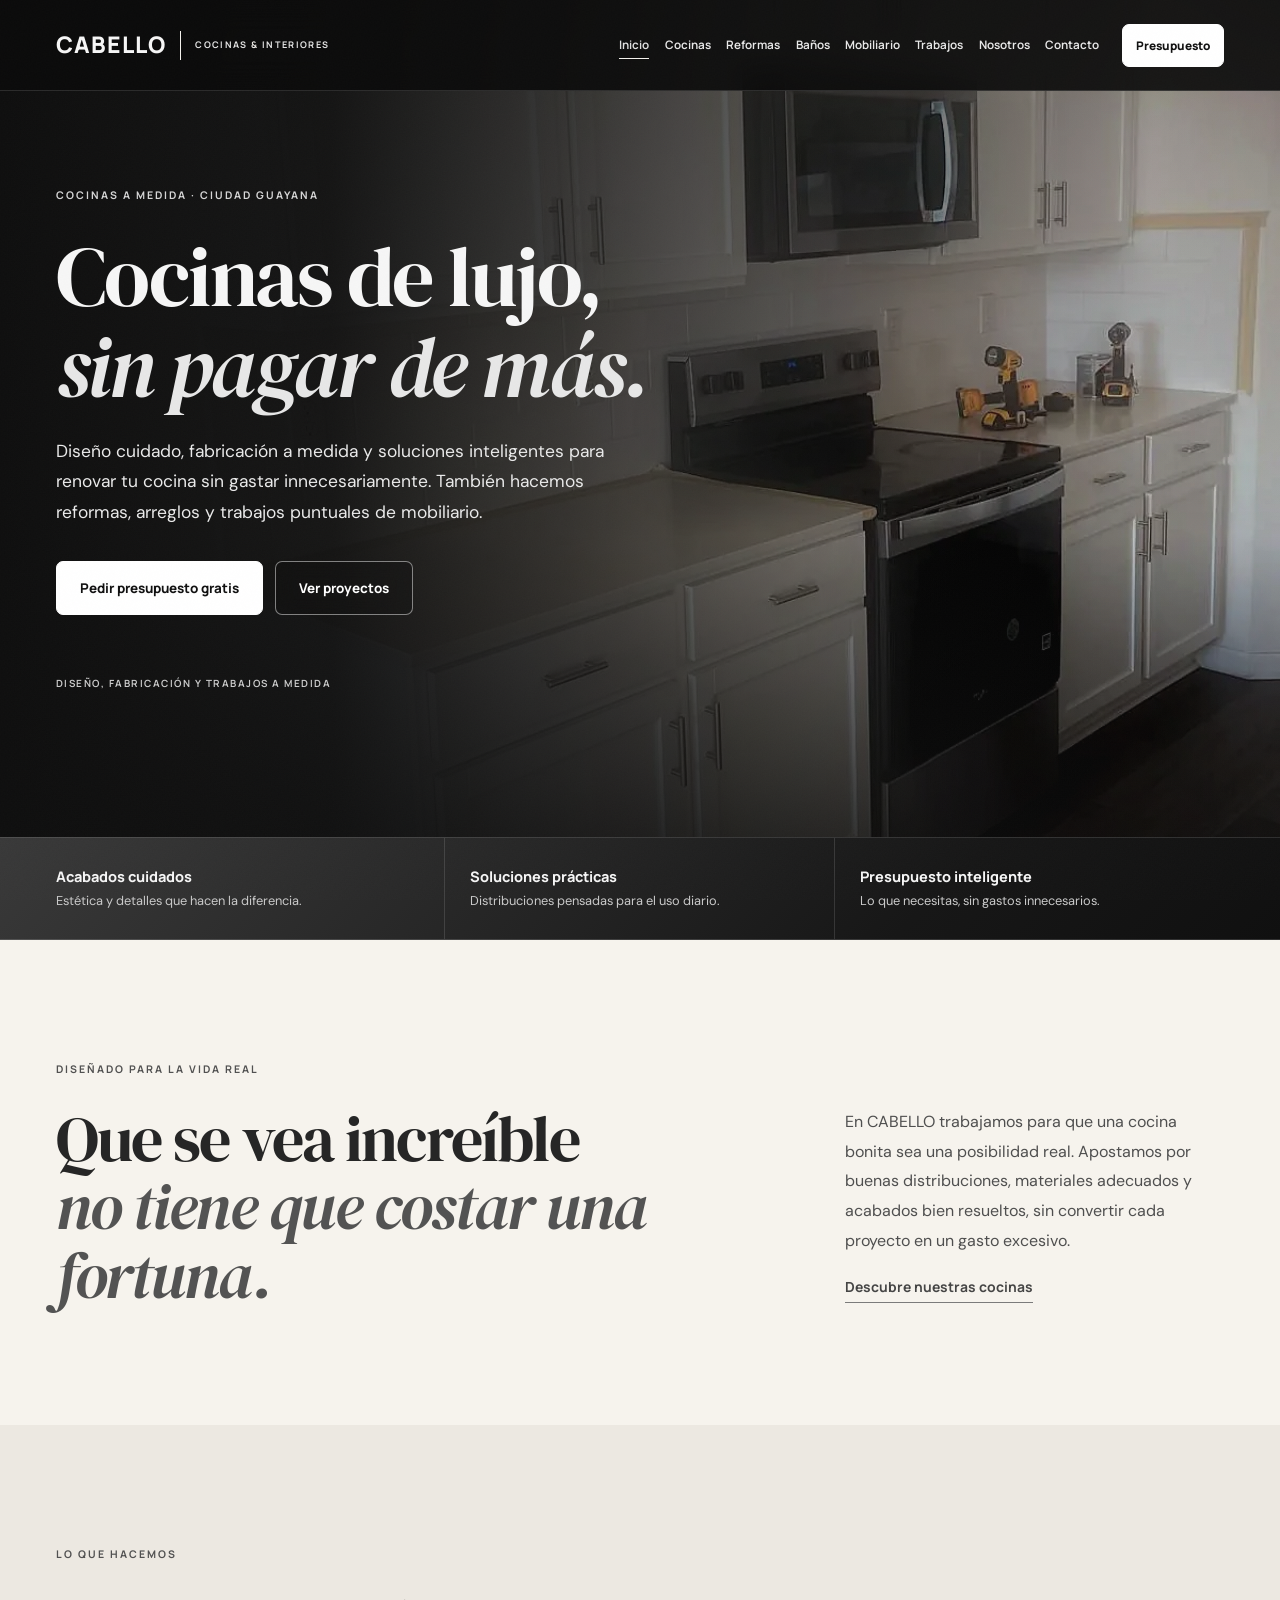
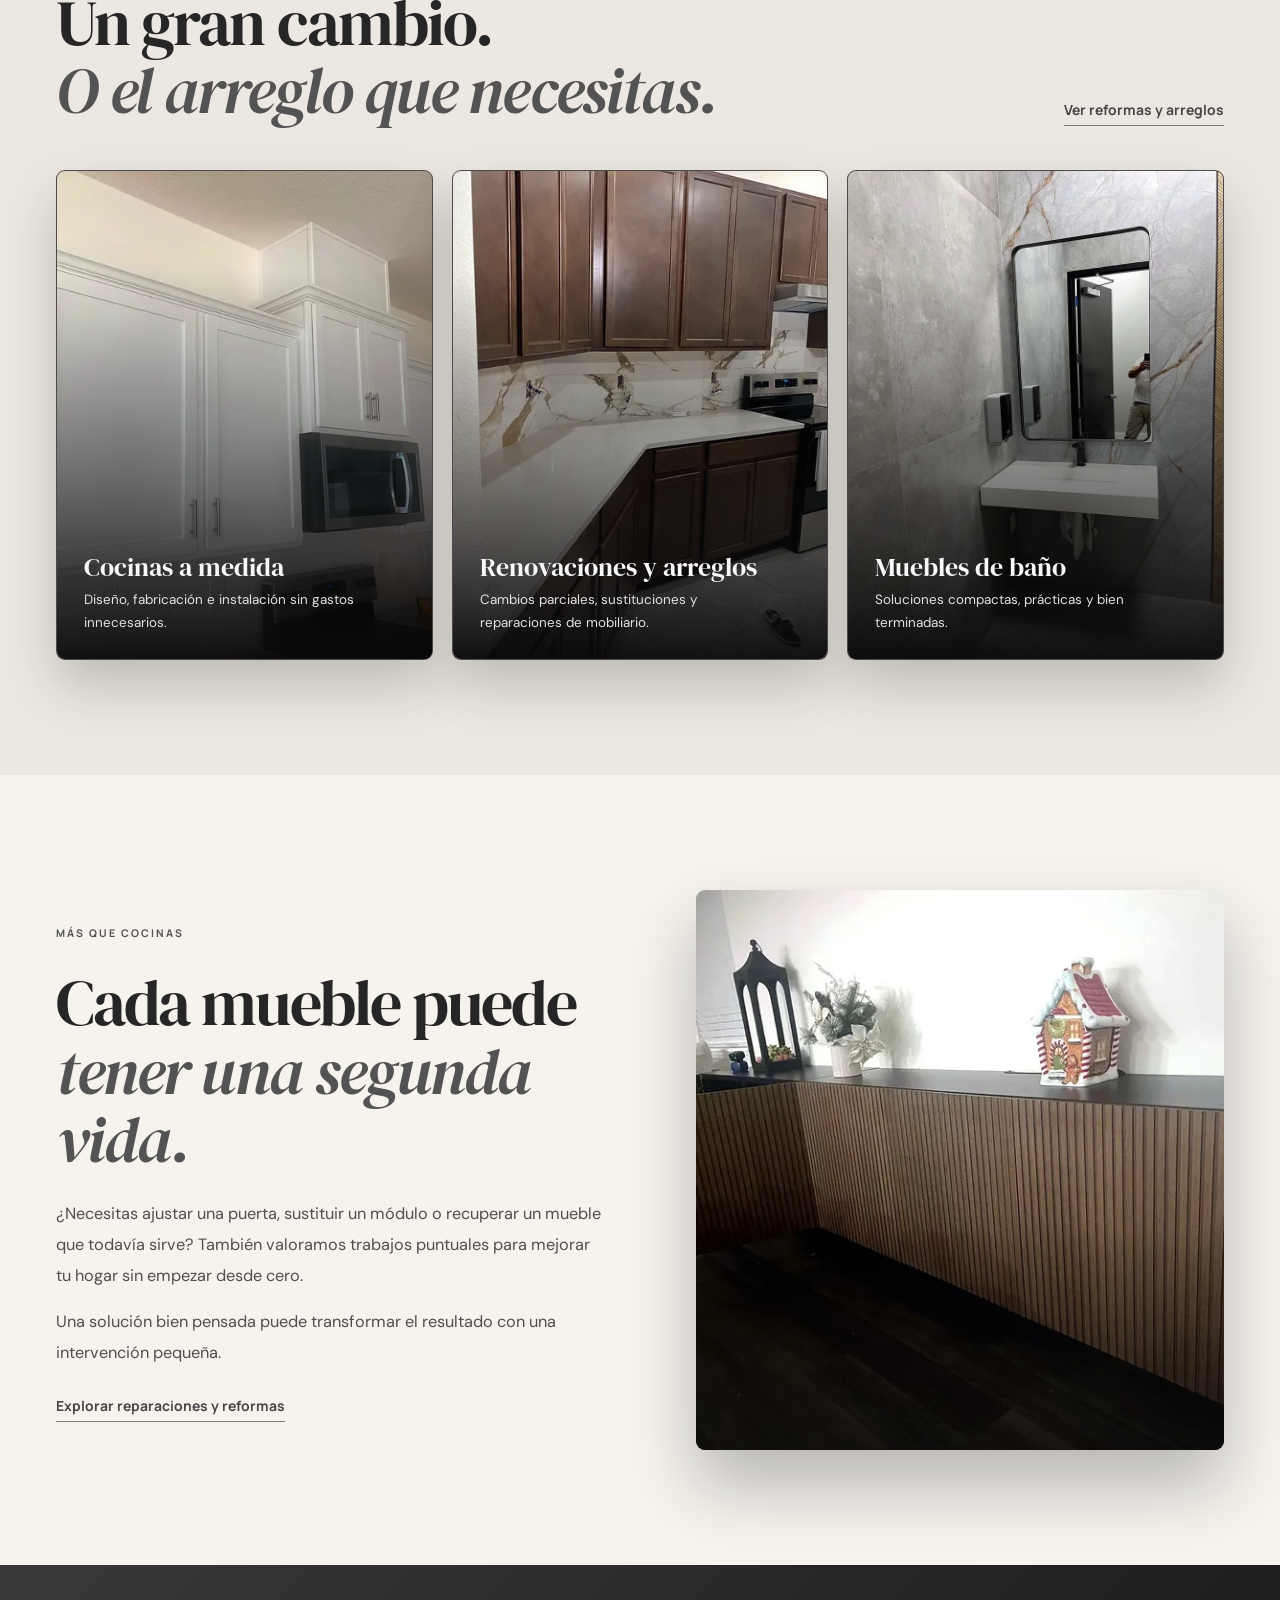
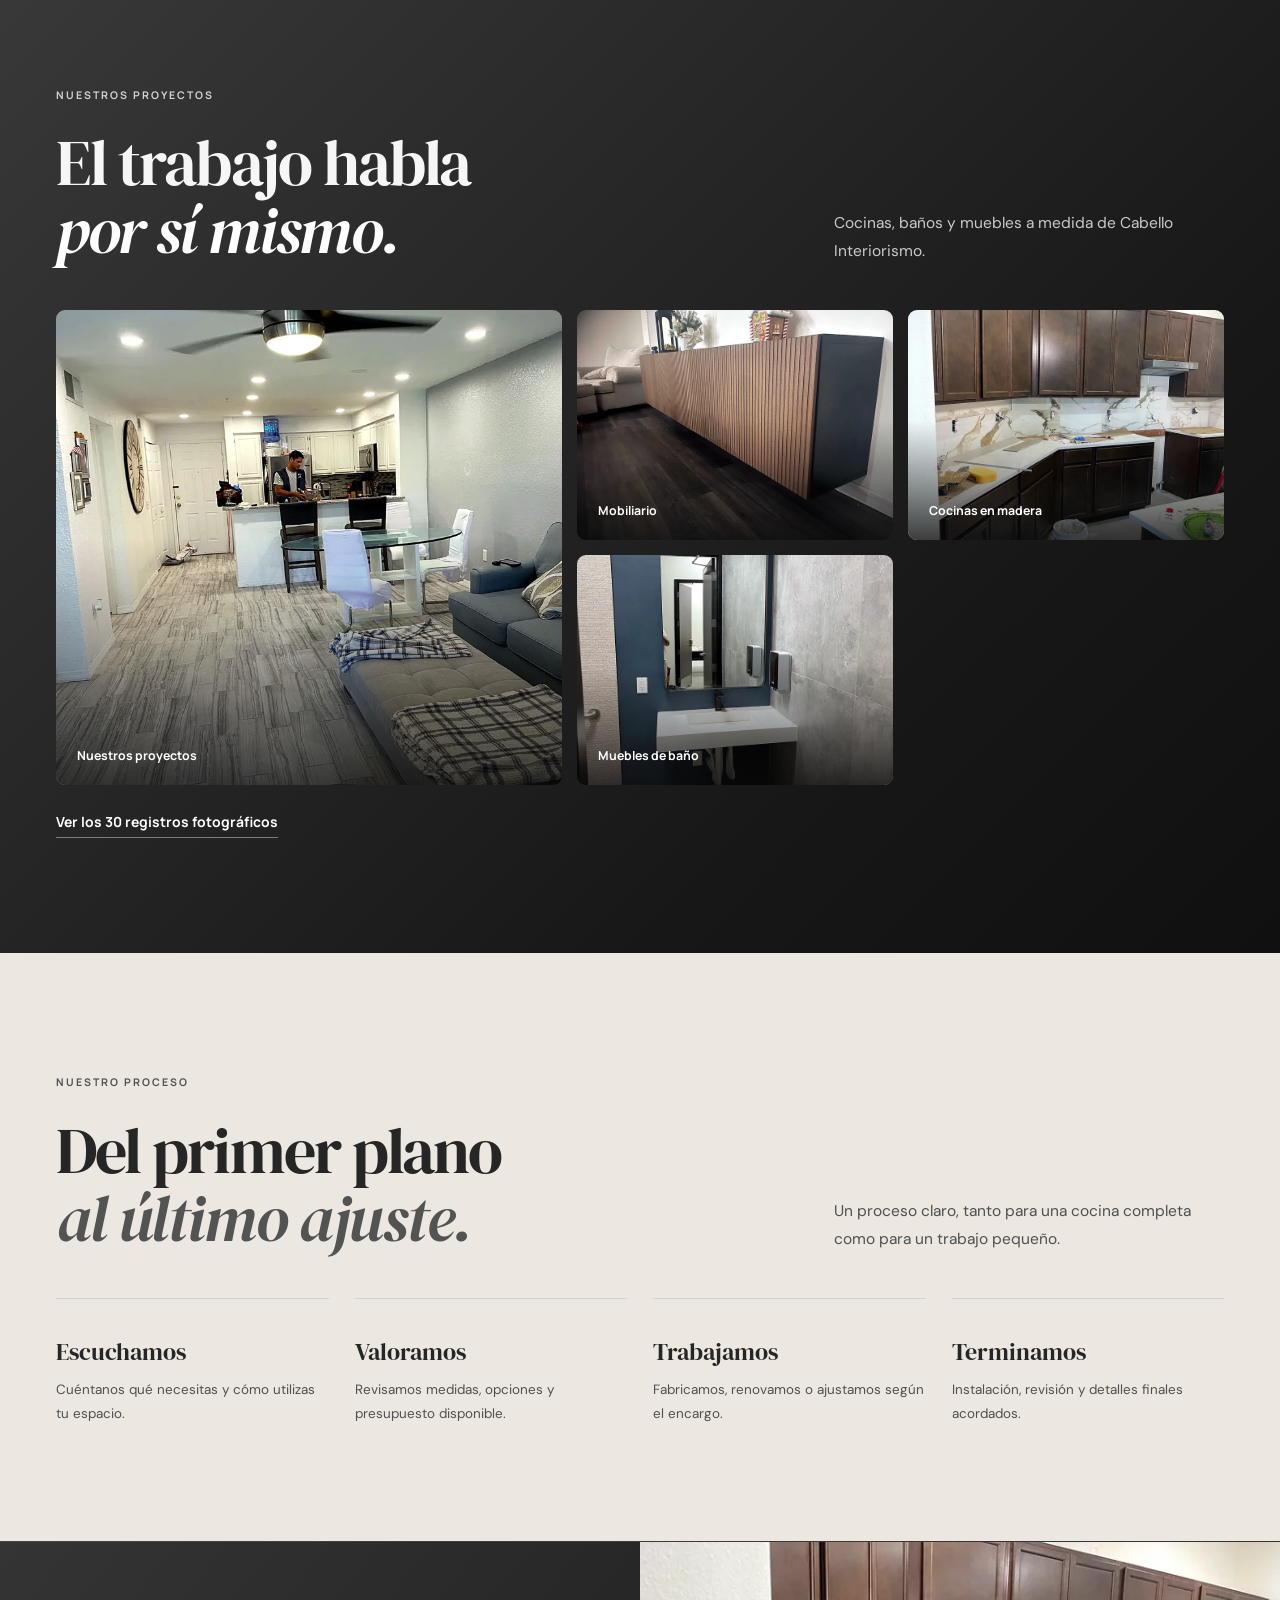
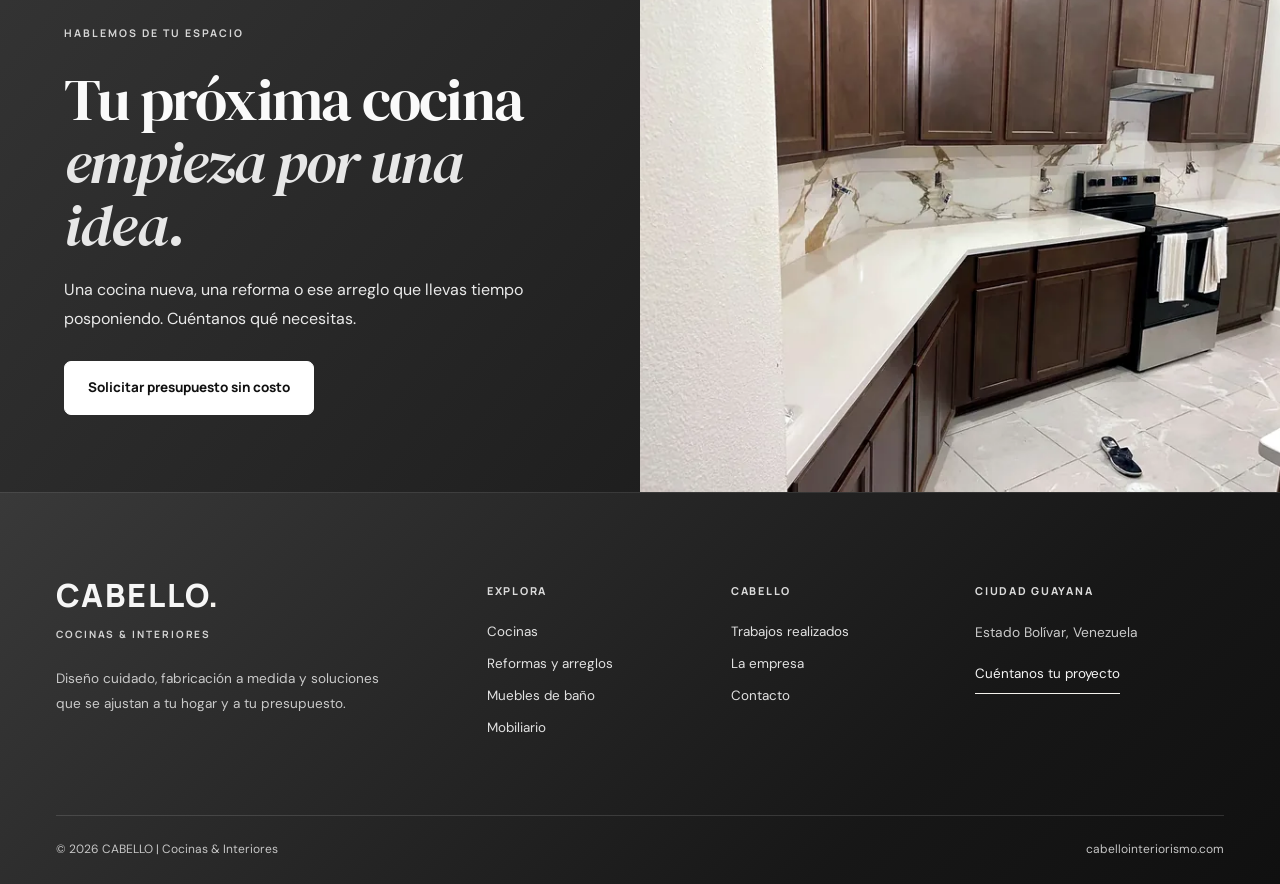
==== commit 25710a4c: "Add files via upload" ====
--- a/index.html
+++ b/index.html
@@ -4,11 +4,11 @@
 <meta charset="utf-8">
 <meta name="viewport" content="width=device-width, initial-scale=1">
 <meta name="theme-color" content="#151a19">
-<meta name="description" content="Cocinas de aspecto elegante a precios accesibles. Diseño, fabricación, reformas y arreglos de mobiliario en Ciudad Guayana. Conoce los trabajos de Nemihas Cabello.">
+<meta name="description" content="Cocinas de aspecto elegante a precios accesibles. Diseño, fabricación, reformas y arreglos de mobiliario en Ciudad Guayana. Descubre nuestros proyectos.">
 <meta property="og:type" content="website">
 <meta property="og:locale" content="es_VE">
 <meta property="og:title" content="CABELLO | Cocinas a medida y reformas en Ciudad Guayana">
-<meta property="og:description" content="Cocinas de aspecto elegante a precios accesibles. Diseño, fabricación, reformas y arreglos de mobiliario en Ciudad Guayana. Conoce los trabajos de Nemihas Cabello.">
+<meta property="og:description" content="Cocinas de aspecto elegante a precios accesibles. Diseño, fabricación, reformas y arreglos de mobiliario en Ciudad Guayana. Descubre nuestros proyectos.">
 <meta property="og:url" content="https://cabellointeriorismo.com/">
 <link rel="canonical" href="https://cabellointeriorismo.com/">
 <title>CABELLO | Cocinas a medida y reformas en Ciudad Guayana</title>
@@ -16,7 +16,7 @@
 <link rel="preconnect" href="https://fonts.googleapis.com">
 <link rel="preconnect" href="https://fonts.gstatic.com" crossorigin>
 <link href="https://fonts.googleapis.com/css2?family=DM+Sans:wght@400;500;600;700&amp;family=Manrope:wght@400;500;600;700;800&amp;family=DM+Serif+Display:ital@0;1&amp;display=swap" rel="stylesheet">
-<link rel="stylesheet" href="assets/cabello-v13.css">
+<link rel="stylesheet" href="assets/cabello-v14.css">
 <link rel="preload" href="assets/trabajos/cocinas-blancas/cabello-cocina-blanca-completa-moderna-02.webp" as="image">
 </head><body>
 <a class="skip-link" href="#main-content">Saltar al contenido</a>
@@ -27,18 +27,18 @@
  </header>
 <main id="main-content">
 <section class="hero hero--home">
-<div class="hero-photography"><img src="assets/trabajos/cocinas-blancas/cabello-cocina-blanca-completa-moderna-02.webp" alt="Trabajo real de Nemihas Cabello. COCINAS A MEDIDA · CIUDAD GUAYANA" srcset="assets/trabajos/cocinas-blancas/cabello-cocina-blanca-completa-moderna-02-780.webp 780w, assets/trabajos/cocinas-blancas/cabello-cocina-blanca-completa-moderna-02.webp 1200w" sizes="100vw" loading="eager" decoding="async" fetchpriority="high"><div class="hero-shadow"></div></div>
-<div class="container hero-layout"><div class="hero-main"><span class="overline">COCINAS A MEDIDA · CIUDAD GUAYANA</span><h1>Cocinas de lujo,<br><i>sin pagar de más.</i></h1><p class="hero-description">Diseño cuidado, fabricación a medida y soluciones inteligentes para renovar tu cocina sin gastar innecesariamente. También hacemos reformas, arreglos y trabajos puntuales de mobiliario.</p><div class="hero-buttons"><a href="contacto.html" class="button button--primary"><span>Pedir presupuesto gratis</span></a><a href="proyectos.html" class="button button--outline"><span>Ver trabajos reales</span></a></div><div class="hero-footnote"><span class="footnote-line"></span> Diseño, fabricación y trabajos a medida</div></div></div>
-<div class="hero-photo-label">TRABAJO REAL · COCINAS</div>
+<div class="hero-photography"><img src="assets/trabajos/cocinas-blancas/cabello-cocina-blanca-completa-moderna-02.webp" alt="Cocina blanca completa moderna" srcset="assets/trabajos/cocinas-blancas/cabello-cocina-blanca-completa-moderna-02-780.webp 780w, assets/trabajos/cocinas-blancas/cabello-cocina-blanca-completa-moderna-02.webp 1200w" sizes="100vw" loading="eager" decoding="async" fetchpriority="high"><div class="hero-shadow"></div></div>
+<div class="container hero-layout"><div class="hero-main"><span class="overline">COCINAS A MEDIDA · CIUDAD GUAYANA</span><h1>Cocinas de lujo,<br><i>sin pagar de más.</i></h1><p class="hero-description">Diseño cuidado, fabricación a medida y soluciones inteligentes para renovar tu cocina sin gastar innecesariamente. También hacemos reformas, arreglos y trabajos puntuales de mobiliario.</p><div class="hero-buttons"><a href="contacto.html" class="button button--primary"><span>Pedir presupuesto gratis</span></a><a href="proyectos.html" class="button button--outline"><span>Ver proyectos</span></a></div><div class="hero-footnote"><span class="footnote-line"></span> Diseño, fabricación y trabajos a medida</div></div></div>
+
 </section>
 
-<section class="trust-strip"><div class="container trust-grid"><div><span class="trust-index">01</span><div><strong>Acabados cuidados</strong><p>Estética y detalles que hacen la diferencia.</p></div></div><div><span class="trust-index">02</span><div><strong>Soluciones prácticas</strong><p>Distribuciones pensadas para el uso diario.</p></div></div><div><span class="trust-index">03</span><div><strong>Presupuesto inteligente</strong><p>Lo que necesitas, sin gastos innecesarios.</p></div></div></div></section>
+<section class="trust-strip"><div class="container trust-grid"><div><div><strong>Acabados cuidados</strong><p>Estética y detalles que hacen la diferencia.</p></div></div><div><div><strong>Soluciones prácticas</strong><p>Distribuciones pensadas para el uso diario.</p></div></div><div><div><strong>Presupuesto inteligente</strong><p>Lo que necesitas, sin gastos innecesarios.</p></div></div></div></section>
 <section class="section section--intro"><div class="container intro-layout"><div><span class="overline">DISEÑADO PARA LA VIDA REAL</span><h2 class="display-heading">Que se vea increíble<br><i>no tiene que costar una fortuna.</i></h2></div><div class="intro-aside"><span class="intro-rule"></span><p>En CABELLO trabajamos para que una cocina bonita sea una posibilidad real. Apostamos por buenas distribuciones, materiales adecuados y acabados bien resueltos, sin convertir cada proyecto en un gasto excesivo.</p><a href="cocinas.html" class="inline-link">Descubre nuestras cocinas </a></div></div></section>
-<section class="section section--services"><div class="container"><div class="section-head"><div><span class="overline">LO QUE HACEMOS</span><h2 class="display-heading">Un gran cambio.<br><i>O el arreglo que necesitas.</i></h2></div><a href="reformas.html" class="inline-link">Ver reformas y arreglos </a></div><div class="project-grid"><a class="project-tile" href="cocinas.html"><div class="project-media"><img src="assets/trabajos/cocinas-blancas/cabello-cocina-blanca-angular-moderna-01.webp" alt="Trabajo de Nemihas Cabello: Cocinas a medida" srcset="assets/trabajos/cocinas-blancas/cabello-cocina-blanca-angular-moderna-01-780.webp 780w, assets/trabajos/cocinas-blancas/cabello-cocina-blanca-angular-moderna-01.webp 1600w" sizes="(max-width: 767px) 92vw, (max-width: 1199px) 70vw, 54vw" loading="lazy" decoding="async"><div class="photo-vignette"></div></div><div class="project-overlay"><span class="overline">TRABAJOS REALES</span><h3>Cocinas a medida</h3><p>Diseño, fabricación e instalación sin gastos innecesarios.</p></div></a><a class="project-tile" href="reformas.html"><div class="project-media"><img src="assets/trabajos/cocinas-madera/cabello-cocina-madera-oscura-revestimiento-claro-01.webp" alt="Trabajo de Nemihas Cabello: Renovaciones y arreglos" srcset="assets/trabajos/cocinas-madera/cabello-cocina-madera-oscura-revestimiento-claro-01-780.webp 780w, assets/trabajos/cocinas-madera/cabello-cocina-madera-oscura-revestimiento-claro-01.webp 1600w" sizes="(max-width: 767px) 92vw, (max-width: 1199px) 70vw, 54vw" loading="lazy" decoding="async"><div class="photo-vignette"></div></div><div class="project-overlay"><span class="overline">TRABAJOS REALES</span><h3>Renovaciones y arreglos</h3><p>Cambios parciales, sustituciones y reparaciones de mobiliario.</p></div></a><a class="project-tile" href="banos.html"><div class="project-media"><img src="assets/trabajos/banos-vanities/cabello-vanity-moderno-pared-texturizada-01.webp" alt="Trabajo de Nemihas Cabello: Muebles de baño" srcset="assets/trabajos/banos-vanities/cabello-vanity-moderno-pared-texturizada-01-780.webp 780w, assets/trabajos/banos-vanities/cabello-vanity-moderno-pared-texturizada-01.webp 1200w" sizes="(max-width: 767px) 92vw, (max-width: 1199px) 70vw, 54vw" loading="lazy" decoding="async"><div class="photo-vignette"></div></div><div class="project-overlay"><span class="overline">TRABAJOS REALES</span><h3>Muebles de baño</h3><p>Soluciones compactas, prácticas y bien terminadas.</p></div></a></div></div></section>
-<section class="section feature-section"><div class="container editorial-split editorial-split--reverse"><figure class="feature-image"><img src="assets/trabajos/mobiliario-interiores/cabello-aparador-listonado-moderno-01.webp" alt="Trabajo real de mobiliario realizado por Nemihas Cabello" srcset="assets/trabajos/mobiliario-interiores/cabello-aparador-listonado-moderno-01-780.webp 780w, assets/trabajos/mobiliario-interiores/cabello-aparador-listonado-moderno-01.webp 1600w" sizes="(max-width: 767px) 92vw, (max-width: 1199px) 70vw, 54vw" loading="lazy" decoding="async"><figcaption><span class="caption-line"></span> TRABAJOS REALES · CABELLO</figcaption></figure><div class="feature-content"><span class="overline">MÁS QUE COCINAS</span><h2 class="display-heading">Cada mueble puede<br><i>tener una segunda vida.</i></h2><p>¿Necesitas ajustar una puerta, sustituir un módulo o recuperar un mueble que todavía sirve? También valoramos trabajos puntuales para mejorar tu hogar sin empezar desde cero.</p><p>Una solución bien pensada puede transformar el resultado con una intervención pequeña.</p><a class="inline-link" href="reformas.html">Explorar reparaciones y reformas </a></div></div></section>
-<section class="section section--portfolio"><div class="container"><div class="section-head"><div><span class="overline">PORTAFOLIO REAL · NEMIHAS CABELLO</span><h2 class="display-heading">El trabajo habla<br><i>por sí mismo.</i></h2></div><p>Una selección de cocinas, baños y muebles realizados por Nemihas. Sin imágenes de catálogo ni proyectos inventados.</p></div><div class="portfolio-mosaic"><a href="proyectos.html" class="mosaic-item mosaic-item--wide"><img src="assets/trabajos/mobiliario-interiores/cabello-espacio-abierto-salon-cocina-01.webp" alt="Espacio abierto de salón y cocina, trabajo real de Nemihas Cabello" srcset="assets/trabajos/mobiliario-interiores/cabello-espacio-abierto-salon-cocina-01-780.webp 780w, assets/trabajos/mobiliario-interiores/cabello-espacio-abierto-salon-cocina-01.webp 1200w" sizes="(max-width: 767px) 92vw, (max-width: 1199px) 70vw, 54vw" loading="lazy" decoding="async"><span>Espacios reales </span></a><a href="proyectos.html" class="mosaic-item"><img src="assets/trabajos/mobiliario-interiores/cabello-aparador-listonado-angular-01.webp" alt="Aparador a medida con frente listonado realizado por Nemihas Cabello" srcset="assets/trabajos/mobiliario-interiores/cabello-aparador-listonado-angular-01-780.webp 780w, assets/trabajos/mobiliario-interiores/cabello-aparador-listonado-angular-01.webp 1600w" sizes="(max-width: 767px) 92vw, (max-width: 1199px) 70vw, 54vw" loading="lazy" decoding="async"><span>Mobiliario </span></a><a href="proyectos.html" class="mosaic-item"><img src="assets/trabajos/cocinas-madera/cabello-cocina-madera-oscura-angular-02.webp" alt="Cocina realizada por Nemihas Cabello en acabado madera" srcset="assets/trabajos/cocinas-madera/cabello-cocina-madera-oscura-angular-02-780.webp 780w, assets/trabajos/cocinas-madera/cabello-cocina-madera-oscura-angular-02.webp 1200w" sizes="(max-width: 767px) 92vw, (max-width: 1199px) 70vw, 54vw" loading="lazy" decoding="async"><span>Cocinas en madera </span></a><a href="proyectos.html" class="mosaic-item"><img src="assets/trabajos/banos-vanities/cabello-lavabo-flotante-moderno-01.webp" alt="Mueble de baño realizado por Nemihas Cabello" srcset="assets/trabajos/banos-vanities/cabello-lavabo-flotante-moderno-01-780.webp 780w, assets/trabajos/banos-vanities/cabello-lavabo-flotante-moderno-01.webp 1200w" sizes="(max-width: 767px) 92vw, (max-width: 1199px) 70vw, 54vw" loading="lazy" decoding="async"><span>Muebles de baño </span></a></div><div class="portfolio-bottom"><span>FOTOGRAFÍAS DE TRABAJOS REALES</span><a class="inline-link" href="proyectos.html">Ver los 30 registros fotográficos </a></div></div></section>
-<section class="section section--process"><div class="container"><div class="section-head"><div><span class="overline">NUESTRO PROCESO</span><h2 class="display-heading">Del primer plano<br><i>al último ajuste.</i></h2></div><p>Un proceso claro, tanto para una cocina completa como para un trabajo pequeño.</p></div><div class="steps"><div class="step"><span class="step-num">01</span><div class="step-line"></div><h3>Escuchamos</h3><p>Cuéntanos qué necesitas y cómo utilizas tu espacio.</p></div><div class="step"><span class="step-num">02</span><div class="step-line"></div><h3>Valoramos</h3><p>Revisamos medidas, opciones y presupuesto disponible.</p></div><div class="step"><span class="step-num">03</span><div class="step-line"></div><h3>Trabajamos</h3><p>Fabricamos, renovamos o ajustamos según el encargo.</p></div><div class="step"><span class="step-num">04</span><div class="step-line"></div><h3>Terminamos</h3><p>Instalación, revisión y detalles finales acordados.</p></div></div></div></section>
-<section class="bottom-cta"><div class="bottom-photo"><img src="assets/trabajos/cocinas-madera/cabello-cocina-madera-oscura-revestimiento-claro-01.webp" alt="Cocina en acabado madera realizada por Nemihas Cabello" srcset="assets/trabajos/cocinas-madera/cabello-cocina-madera-oscura-revestimiento-claro-01-780.webp 780w, assets/trabajos/cocinas-madera/cabello-cocina-madera-oscura-revestimiento-claro-01.webp 1600w" sizes="(max-width: 767px) 92vw, (max-width: 1199px) 70vw, 54vw" loading="lazy" decoding="async"><div class="bottom-photo-overlay"></div></div><div class="container bottom-cta-inner"><span class="overline">HABLEMOS DE TU ESPACIO</span><h2 class="display-heading">Tu próxima cocina<br><i>empieza por una idea.</i></h2><p>Una cocina nueva, una reforma o ese arreglo que llevas tiempo posponiendo. Cuéntanos qué necesitas.</p><a href="contacto.html" class="button button--primary"><span>Solicitar presupuesto sin costo</span></a></div></section>
+<section class="section section--services"><div class="container"><div class="section-head"><div><span class="overline">LO QUE HACEMOS</span><h2 class="display-heading">Un gran cambio.<br><i>O el arreglo que necesitas.</i></h2></div><a href="reformas.html" class="inline-link">Ver reformas y arreglos </a></div><div class="project-grid"><a class="project-tile" href="cocinas.html"><div class="project-media"><img src="assets/trabajos/cocinas-blancas/cabello-cocina-blanca-angular-moderna-01.webp" alt="Cocina blanca angular moderna" srcset="assets/trabajos/cocinas-blancas/cabello-cocina-blanca-angular-moderna-01-780.webp 780w, assets/trabajos/cocinas-blancas/cabello-cocina-blanca-angular-moderna-01.webp 1600w" sizes="(max-width: 767px) 92vw, (max-width: 1199px) 70vw, 54vw" loading="lazy" decoding="async"><div class="photo-vignette"></div></div><div class="project-overlay"><h3>Cocinas a medida</h3><p>Diseño, fabricación e instalación sin gastos innecesarios.</p></div></a><a class="project-tile" href="reformas.html"><div class="project-media"><img src="assets/trabajos/cocinas-madera/cabello-cocina-madera-oscura-revestimiento-claro-01.webp" alt="Cocina madera oscura revestimiento claro" srcset="assets/trabajos/cocinas-madera/cabello-cocina-madera-oscura-revestimiento-claro-01-780.webp 780w, assets/trabajos/cocinas-madera/cabello-cocina-madera-oscura-revestimiento-claro-01.webp 1600w" sizes="(max-width: 767px) 92vw, (max-width: 1199px) 70vw, 54vw" loading="lazy" decoding="async"><div class="photo-vignette"></div></div><div class="project-overlay"><h3>Renovaciones y arreglos</h3><p>Cambios parciales, sustituciones y reparaciones de mobiliario.</p></div></a><a class="project-tile" href="banos.html"><div class="project-media"><img src="assets/trabajos/banos-vanities/cabello-vanity-moderno-pared-texturizada-01.webp" alt="Vanity moderno pared texturizada" srcset="assets/trabajos/banos-vanities/cabello-vanity-moderno-pared-texturizada-01-780.webp 780w, assets/trabajos/banos-vanities/cabello-vanity-moderno-pared-texturizada-01.webp 1200w" sizes="(max-width: 767px) 92vw, (max-width: 1199px) 70vw, 54vw" loading="lazy" decoding="async"><div class="photo-vignette"></div></div><div class="project-overlay"><h3>Muebles de baño</h3><p>Soluciones compactas, prácticas y bien terminadas.</p></div></a></div></div></section>
+<section class="section feature-section"><div class="container editorial-split editorial-split--reverse"><figure class="feature-image"><img src="assets/trabajos/mobiliario-interiores/cabello-aparador-listonado-moderno-01.webp" alt="Aparador listonado moderno" srcset="assets/trabajos/mobiliario-interiores/cabello-aparador-listonado-moderno-01-780.webp 780w, assets/trabajos/mobiliario-interiores/cabello-aparador-listonado-moderno-01.webp 1600w" sizes="(max-width: 767px) 92vw, (max-width: 1199px) 70vw, 54vw" loading="lazy" decoding="async"></figure><div class="feature-content"><span class="overline">MÁS QUE COCINAS</span><h2 class="display-heading">Cada mueble puede<br><i>tener una segunda vida.</i></h2><p>¿Necesitas ajustar una puerta, sustituir un módulo o recuperar un mueble que todavía sirve? También valoramos trabajos puntuales para mejorar tu hogar sin empezar desde cero.</p><p>Una solución bien pensada puede transformar el resultado con una intervención pequeña.</p><a class="inline-link" href="reformas.html">Explorar reparaciones y reformas </a></div></div></section>
+<section class="section section--portfolio"><div class="container"><div class="section-head"><div><span class="overline">NUESTROS PROYECTOS</span><h2 class="display-heading">El trabajo habla<br><i>por sí mismo.</i></h2></div><p>Cocinas, baños y muebles a medida de Cabello Interiorismo.</p></div><div class="portfolio-mosaic"><a href="proyectos.html" class="mosaic-item mosaic-item--wide"><img src="assets/trabajos/mobiliario-interiores/cabello-espacio-abierto-salon-cocina-01.webp" alt="Espacio abierto salón cocina" srcset="assets/trabajos/mobiliario-interiores/cabello-espacio-abierto-salon-cocina-01-780.webp 780w, assets/trabajos/mobiliario-interiores/cabello-espacio-abierto-salon-cocina-01.webp 1200w" sizes="(max-width: 767px) 92vw, (max-width: 1199px) 70vw, 54vw" loading="lazy" decoding="async"><span>Nuestros proyectos </span></a><a href="proyectos.html" class="mosaic-item"><img src="assets/trabajos/mobiliario-interiores/cabello-aparador-listonado-angular-01.webp" alt="Aparador listonado angular" srcset="assets/trabajos/mobiliario-interiores/cabello-aparador-listonado-angular-01-780.webp 780w, assets/trabajos/mobiliario-interiores/cabello-aparador-listonado-angular-01.webp 1600w" sizes="(max-width: 767px) 92vw, (max-width: 1199px) 70vw, 54vw" loading="lazy" decoding="async"><span>Mobiliario </span></a><a href="proyectos.html" class="mosaic-item"><img src="assets/trabajos/cocinas-madera/cabello-cocina-madera-oscura-angular-02.webp" alt="Cocina madera oscura angular" srcset="assets/trabajos/cocinas-madera/cabello-cocina-madera-oscura-angular-02-780.webp 780w, assets/trabajos/cocinas-madera/cabello-cocina-madera-oscura-angular-02.webp 1200w" sizes="(max-width: 767px) 92vw, (max-width: 1199px) 70vw, 54vw" loading="lazy" decoding="async"><span>Cocinas en madera </span></a><a href="proyectos.html" class="mosaic-item"><img src="assets/trabajos/banos-vanities/cabello-lavabo-flotante-moderno-01.webp" alt="Lavabo flotante moderno" srcset="assets/trabajos/banos-vanities/cabello-lavabo-flotante-moderno-01-780.webp 780w, assets/trabajos/banos-vanities/cabello-lavabo-flotante-moderno-01.webp 1200w" sizes="(max-width: 767px) 92vw, (max-width: 1199px) 70vw, 54vw" loading="lazy" decoding="async"><span>Muebles de baño </span></a></div><div class="portfolio-bottom"><a class="inline-link" href="proyectos.html">Ver los 30 registros fotográficos </a></div></div></section>
+<section class="section section--process"><div class="container"><div class="section-head"><div><span class="overline">NUESTRO PROCESO</span><h2 class="display-heading">Del primer plano<br><i>al último ajuste.</i></h2></div><p>Un proceso claro, tanto para una cocina completa como para un trabajo pequeño.</p></div><div class="steps"><div class="step"><div class="step-line"></div><h3>Escuchamos</h3><p>Cuéntanos qué necesitas y cómo utilizas tu espacio.</p></div><div class="step"><div class="step-line"></div><h3>Valoramos</h3><p>Revisamos medidas, opciones y presupuesto disponible.</p></div><div class="step"><div class="step-line"></div><h3>Trabajamos</h3><p>Fabricamos, renovamos o ajustamos según el encargo.</p></div><div class="step"><div class="step-line"></div><h3>Terminamos</h3><p>Instalación, revisión y detalles finales acordados.</p></div></div></div></section>
+<section class="bottom-cta"><div class="bottom-photo"><img src="assets/trabajos/cocinas-madera/cabello-cocina-madera-oscura-revestimiento-claro-01.webp" alt="Cocina madera oscura revestimiento claro" srcset="assets/trabajos/cocinas-madera/cabello-cocina-madera-oscura-revestimiento-claro-01-780.webp 780w, assets/trabajos/cocinas-madera/cabello-cocina-madera-oscura-revestimiento-claro-01.webp 1600w" sizes="(max-width: 767px) 92vw, (max-width: 1199px) 70vw, 54vw" loading="lazy" decoding="async"><div class="bottom-photo-overlay"></div></div><div class="container bottom-cta-inner"><span class="overline">HABLEMOS DE TU ESPACIO</span><h2 class="display-heading">Tu próxima cocina<br><i>empieza por una idea.</i></h2><p>Una cocina nueva, una reforma o ese arreglo que llevas tiempo posponiendo. Cuéntanos qué necesitas.</p><a href="contacto.html" class="button button--primary"><span>Solicitar presupuesto sin costo</span></a></div></section>
 
 </main>
 <footer class="footer"><div class="container"><div class="footer-main"><div class="footer-about"><a href="index.html" class="footer-logo">CABELLO<span>.</span></a><div class="footer-descriptor">COCINAS &amp; INTERIORES</div><p>Diseño cuidado, fabricación a medida y soluciones que se ajustan a tu hogar y a tu presupuesto.</p></div><div><h3>Explora</h3><a href="cocinas.html">Cocinas</a><a href="reformas.html">Reformas y arreglos</a><a href="banos.html">Muebles de baño</a><a href="mobiliario.html">Mobiliario</a></div><div><h3>CABELLO</h3><a href="proyectos.html">Trabajos realizados</a><a href="nosotros.html">La empresa</a><a href="contacto.html">Contacto</a></div><div class="footer-last"><h3>Ciudad Guayana</h3><p>Estado Bolívar, Venezuela</p><a href="contacto.html" class="footer-contact">Cuéntanos tu proyecto</a></div></div><div class="footer-legal"><span>© 2026 CABELLO | Cocinas &amp; Interiores</span><span>cabellointeriorismo.com</span></div></div></footer>
--- a/assets/cabello-v14.css
+++ b/assets/cabello-v14.css
@@ -0,0 +1,111 @@
+/* CABELLO | Cocinas & Interiores — Dark Editorial V11 */
+:root{--dark:#151515;--graphite:#222222;--light:#f6f6f6;--muted:#bfbfbf;--turquoise:#b8b8b8;--line:rgba(255,255,255,.13);--serif:'DM Serif Display',Georgia,serif;--sans:'DM Sans',Arial,sans-serif;--brand:'Manrope',Arial,sans-serif;--max:1320px}
+*,*::before,*::after{box-sizing:border-box}html{scroll-behavior:smooth;scroll-padding-top:90px}body{margin:0;background:var(--dark);color:var(--light);font:400 16px/1.65 var(--sans);-webkit-font-smoothing:antialiased;min-width:320px}body::before{content:"";pointer-events:none;position:fixed;inset:0;z-index:100;opacity:.02;background-image:url("data:image/svg+xml,%3Csvg xmlns='http://www.w3.org/2000/svg' width='180' height='180'%3E%3Cfilter id='n'%3E%3CfeTurbulence type='fractalNoise' baseFrequency='.69' numOctaves='2' stitchTiles='stitch'/%3E%3C/filter%3E%3Crect width='100%25' height='100%25' filter='url(%23n)'/%3E%3C/svg%3E")}body.menu-open{overflow:hidden}a{color:inherit;text-decoration:none}button,input,textarea,select{font:inherit}button{cursor:pointer}h1,h2,h3,p,figure{margin:0}img{display:block;width:100%;max-width:100%;height:auto}p{color:var(--muted)}.container{max-width:var(--max);width:calc(100% - 112px);margin-inline:auto}h1,.display-heading{font-family:var(--serif);font-weight:400;line-height:1.07;letter-spacing:-.03em}.display-heading{font-size:clamp(2.7rem,5vw,5.3rem)}h1 i,.display-heading i{font-weight:400;color:#e7e7e7}.overline{display:inline-flex;gap:13px;align-items:center;letter-spacing:.19em;text-transform:uppercase;color:#d7d7d7;font:700 .66rem/1.4 var(--brand)}.overline::before{content:"";width:28px;height:1px;background:var(--turquoise);flex:none}.skip-link{position:fixed;z-index:200;left:12px;top:-100px;padding:12px;background:var(--turquoise);color:#1f1f1f}.skip-link:focus{top:12px}:focus-visible{outline:3px solid var(--turquoise);outline-offset:3px}[hidden]{display:none!important}
+/* Buttons and links */
+.button{display:inline-flex;justify-content:center;align-items:center;gap:23px;min-height:54px;padding:14px 23px;border-radius:7px;font:750 .84rem/1.4 var(--brand);border:1px solid var(--turquoise);transition:transform .2s,background .2s,box-shadow .2s}.button--primary{background:var(--turquoise);color:#202020}.button--outline{color:#ffffff;background:rgba(17,17,17,.28);border-color:rgba(255,255,255,.47);backdrop-filter:blur(9px)}.button:hover{transform:translateY(-2px)}.button--primary:hover{background:#dadada;box-shadow:0 15px 35px rgba(184,184,184,.16)}.button--outline:hover{border-color:var(--turquoise);background:rgba(255,255,255,.12)}.button-arrow{font-size:1.15rem;font-weight:400}.inline-link{display:inline-flex;align-items:center;gap:19px;padding-bottom:6px;border-bottom:1px solid var(--turquoise);font:700 .87rem var(--brand)}.inline-link:hover{color:#dfdfdf}.inline-link span{color:var(--turquoise);font-size:1.18rem}
+/* Header variants: one visible at a time */
+.site-header{position:absolute;top:0;left:0;right:0;z-index:70;background:rgba(14,14,14,.7);border-bottom:1px solid var(--line);backdrop-filter:blur(20px);-webkit-backdrop-filter:blur(20px)}.header-layout{height:90px;display:flex;align-items:center;gap:23px}.brand{display:flex;align-items:center;gap:14px;min-width:0;flex-shrink:0;white-space:nowrap}.brand-main{font:800 1.43rem/1 var(--brand);letter-spacing:.045em}.brand-divider{width:1px;height:29px;background:var(--turquoise)}.brand-sub{font:700 .57rem/1.4 var(--brand);letter-spacing:.15em;color:#e6e6e6}.brand-sub em{color:var(--turquoise);font-style:normal}.nav-desktop{display:flex;gap:clamp(10px,1.2vw,21px);align-items:center;margin-left:auto}.nav-desktop a{font:650 .73rem var(--brand);white-space:nowrap;position:relative;padding-block:11px;color:#e9e9e9}.nav-desktop a:after{content:"";position:absolute;bottom:5px;left:0;right:100%;height:1px;background:var(--turquoise);transition:right .2s}.nav-desktop a.is-current:after,.nav-desktop a:hover:after{right:0}.nav-desktop a.is-current{color:#e0e0e0}.head-cta{border:1px solid var(--turquoise);border-radius:7px;background:var(--turquoise);color:#1e1e1e;padding:12px 13px;font:800 .74rem var(--brand);white-space:nowrap}.head-cta span{margin-left:7px}.header-tablet,.header-mobile{display:none}.menu-toggle{height:46px;width:46px;display:flex;align-items:center;justify-content:center;flex-direction:column;gap:5px;border:1px solid rgba(255,255,255,.22);background:rgba(255,255,255,.055);border-radius:7px}.menu-toggle span{display:block;width:22px;height:2px;background:#ffffff;transition:transform .2s,opacity .2s}.menu-toggle[aria-expanded="true"] span:first-child{transform:translateY(7px) rotate(45deg)}.menu-toggle[aria-expanded="true"] span:nth-child(2){opacity:0}.menu-toggle[aria-expanded="true"] span:last-child{transform:translateY(-7px) rotate(-45deg)}.dropdown{position:absolute;top:100%;left:0;right:0;padding:19px max(5%,23px) 25px;background:rgba(22,22,22,.98);border-bottom:1px solid var(--line);box-shadow:0 32px 60px rgba(0,0,0,.46);max-height:calc(100svh - 72px);overflow:auto}.dropdown>a{display:block;padding:12px 5px;border-bottom:1px solid var(--line);font:650 .95rem var(--brand)}.dropdown>a.is-current{color:var(--turquoise)}.dropdown>a.dropdown-cta{margin-top:14px;background:var(--turquoise);text-align:center;border-radius:5px;color:#202020}
+/* Hero with photographs of completed work; no AI images */
+.hero{position:relative;isolation:isolate;display:flex;align-items:center;overflow:hidden;background:#2a2a2a;min-height:750px;height:min(93svh,980px)}.hero--subpage{min-height:650px;height:min(80svh,840px)}.hero-photography,.hero-shadow{position:absolute;inset:0}.hero-photography{z-index:-2}.hero-photography img{height:100%;width:100%;object-fit:cover;object-position:75% center;filter:saturate(.94)}.hero-shadow{background:linear-gradient(90deg,#0f0f0f 0%,rgba(15,15,15,.96) 26%,rgba(15,15,15,.78) 44%,rgba(15,15,15,.19) 90%),linear-gradient(0deg,rgba(12,12,12,.7),transparent 36%,rgba(12,12,12,.3) 100%)}.hero-layout{z-index:1;position:relative;padding-block:155px 120px}.hero-main{max-width:720px;width:63%}.hero h1{font-size:clamp(4rem,6.6vw,7.2rem);margin:24px 0 24px}.hero--subpage h1{font-size:clamp(3.8rem,6vw,6.4rem)}.hero-description{max-width:560px;font-size:1.09rem;line-height:1.75;color:#eaeaea}.hero-buttons{display:flex;flex-wrap:wrap;gap:12px;margin-top:34px}.hero-footnote{display:flex;align-items:center;gap:16px;margin-top:61px;color:#cdcdcd;font:650 .62rem/1.5 var(--brand);letter-spacing:.15em;text-transform:uppercase}.footnote-line{width:50px;height:1px;background:var(--turquoise)}.hero-photo-label{position:absolute;right:5%;bottom:33px;border-left:2px solid var(--turquoise);padding-left:13px;color:#ebebeb;text-shadow:0 1px 10px #000000;font:700 .65rem var(--brand);letter-spacing:.17em}
+/* Sections, layered backgrounds */
+.section{padding:clamp(80px,9vw,148px) 0;position:relative}.section--intro{background:linear-gradient(140deg,#272727,#161616 65%,#252525)}.section--services{background:radial-gradient(ellipse at 75% 9%,#373737,#1e1e1e 45%,#161616 98%)}.section--portfolio{background:linear-gradient(145deg,#242424,#151515 65%,#2b2b2b)}.section--process{background:linear-gradient(140deg,#1b1b1b,#303030,#1b1b1b)}.feature-section{background:linear-gradient(125deg,#161616,#2a2a2a 58%,#191919)}.section--narrow{background:#1c1c1c}.section--gallery{background:linear-gradient(130deg,#222222,#151515 67%)}.section--contact{background:radial-gradient(ellipse at 84% 18%,#323232,#161616 70%)}.section-head{display:flex;align-items:end;justify-content:space-between;gap:50px;margin-bottom:44px}.section-head h2{margin-top:22px}.section-head>p{max-width:390px;font-size:.97rem;line-height:1.8}.section-head .inline-link{flex-shrink:0}
+.trust-strip{background:linear-gradient(100deg,#232323,#323232,#212121);border-block:1px solid var(--line)}.trust-grid{display:grid;grid-template-columns:repeat(3,minmax(0,1fr))}.trust-grid>div{display:flex;gap:16px;align-items:center;padding:28px 25px;border-right:1px solid var(--line)}.trust-grid>div:first-child{padding-left:0}.trust-grid>div:last-child{border:0}.trust-index{font:400 1.25rem var(--serif);color:var(--turquoise)}.trust-grid strong{display:block;font:750 .91rem var(--brand)}.trust-grid p{font-size:.8rem;margin-top:4px}
+.intro-layout{display:grid;grid-template-columns:1.45fr .8fr;gap:clamp(45px,8vw,155px);align-items:end}.intro-layout h2{margin-top:23px}.intro-aside{padding-bottom:7px}.intro-rule{display:block;width:70px;height:1px;background:var(--turquoise);margin-bottom:24px}.intro-aside p{line-height:1.85;font-size:1rem}.intro-aside p+p{margin-top:16px}.intro-aside .inline-link{margin-top:22px}
+/* Full bleed photo cards */
+.project-grid{display:grid;grid-template-columns:repeat(3,minmax(0,1fr));gap:19px}.project-tile{position:relative;display:block;min-height:490px;overflow:hidden;border-radius:9px;background:#323232;isolation:isolate;box-shadow:0 26px 55px rgba(0,0,0,.2);border:1px solid rgba(255,255,255,.12);transition:transform .3s,border-color .3s}.project-tile:hover{transform:translateY(-5px);border-color:var(--turquoise)}.project-media,.photo-vignette{position:absolute;inset:0}.project-media{z-index:-2}.project-media img{width:100%;height:100%;object-fit:cover;transition:transform .5s}.project-tile:hover .project-media img{transform:scale(1.04)}.photo-vignette{background:linear-gradient(0deg,rgba(9,9,9,.96),rgba(9,9,9,.45) 42%,transparent 80%)}.project-overlay{position:absolute;left:27px;right:27px;bottom:25px;z-index:1}.project-overlay .overline{font-size:.58rem}.project-overlay .overline:before{width:17px}.project-overlay h3{font:400 clamp(1.6rem,2vw,2.4rem)/1.15 var(--serif);margin:13px 0 7px}.project-overlay p{font-size:.84rem;line-height:1.65;color:#e2e2e2;padding-right:25px}.tile-arrow{position:absolute;right:0;bottom:0;color:var(--turquoise);font-size:1.32rem}
+/* Editorial splits */
+.editorial-split{display:grid;grid-template-columns:1.02fr .98fr;gap:clamp(55px,7vw,130px);align-items:center}.editorial-split--reverse .feature-image{order:2}.editorial-split--reverse .feature-content{order:1}.feature-image{min-height:560px;position:relative;overflow:hidden;border-radius:9px;box-shadow:0 35px 70px rgba(0,0,0,.26)}.feature-image img{position:absolute;inset:0;width:100%;height:100%;object-fit:cover}.feature-image:after{content:"";position:absolute;inset:0;background:linear-gradient(0deg,rgba(10,10,10,.73),transparent 40%)}.feature-image figcaption{position:absolute;bottom:24px;left:25px;z-index:1;letter-spacing:.12em;font:700 .67rem var(--brand)}.caption-line{display:inline-block;width:22px;height:1px;background:var(--turquoise);vertical-align:middle;margin-right:10px}.feature-content h2{margin:24px 0}.feature-content p{font-size:1.02rem;line-height:1.9}.feature-content p+p{margin-top:15px}.feature-content .inline-link{margin-top:27px}
+/* Portfolio collage */
+.portfolio-mosaic{display:grid;grid-template-columns:1.6fr 1fr 1fr;grid-template-rows:repeat(2,230px);gap:15px}.mosaic-item{position:relative;overflow:hidden;border-radius:9px;background:#2d2d2d}.mosaic-item--wide{grid-row:span 2}.mosaic-item img{width:100%;height:100%;object-fit:cover;transition:transform .4s}.mosaic-item:hover img{transform:scale(1.035)}.mosaic-item:after{content:"";position:absolute;inset:0;background:linear-gradient(0deg,rgba(9,9,9,.78),transparent 52%)}.mosaic-item>span{display:flex;justify-content:space-between;position:absolute;bottom:21px;left:21px;right:21px;z-index:1;font:700 .77rem var(--brand)}.mosaic-item b{color:var(--turquoise)}.portfolio-bottom{display:flex;align-items:center;justify-content:space-between;gap:18px;margin-top:27px}.portfolio-bottom>span{font:700 .65rem var(--brand);letter-spacing:.17em;color:#afafaf}
+/* Process and repair / informational grids */
+.steps{display:grid;grid-template-columns:repeat(4,minmax(0,1fr));gap:26px}.step{padding-top:22px;border-top:1px solid var(--line)}.step-num{font:400 2.65rem var(--serif);color:var(--turquoise)}.step-line{height:1px;width:34px;background:var(--turquoise);margin:25px 0}.step h3{font:400 1.5rem var(--serif);margin-bottom:10px}.step p{font-size:.84rem;line-height:1.8}.info-columns{display:grid;grid-template-columns:repeat(3,1fr);gap:19px}.repair-grid{display:grid;grid-template-columns:repeat(2,1fr);gap:19px}.info-columns article,.repair-grid article{min-height:235px;padding:35px;border:1px solid var(--line);border-radius:9px;background:linear-gradient(145deg,rgba(255,255,255,.058),rgba(255,255,255,.012));box-shadow:0 20px 45px rgba(0,0,0,.08)}.info-columns article>span,.repair-num{display:block;color:var(--turquoise);font:700 .72rem var(--brand);margin-bottom:30px;letter-spacing:.14em}.info-columns h3,.repair-grid h3{font:400 1.62rem var(--serif);margin-bottom:11px}.info-columns p,.repair-grid p{font-size:.9rem;line-height:1.78}.note-panel{padding:60px;border-radius:10px;border:1px solid rgba(184,184,184,.25);background:linear-gradient(130deg,#2e2e2e,#1b1b1b)}.note-panel h2{margin:21px 0}.note-panel p{max-width:680px;line-height:1.8}.note-panel .button{margin-top:24px}
+/* Real photograph in final CTA; footer below has no photo */
+.bottom-cta{position:relative;min-height:590px;display:flex;align-items:center;isolation:isolate;background:#262626;overflow:hidden;border-top:1px solid var(--line)}.bottom-photo,.bottom-photo-overlay{position:absolute;inset:0}.bottom-photo{z-index:-2}.bottom-photo img{width:100%;height:100%;object-fit:cover;object-position:72% 50%}.bottom-photo-overlay{z-index:-1;background:linear-gradient(90deg,rgba(13,13,13,.98),rgba(13,13,13,.87) 38%,rgba(13,13,13,.23) 90%),linear-gradient(0deg,rgba(13,13,13,.55),transparent 60%)}.bottom-cta-inner{padding-block:100px}.bottom-cta h2{margin:23px 0 19px}.bottom-cta p{max-width:600px;color:#eaeaea;line-height:1.8}.bottom-cta .button{margin-top:27px}
+.footer{background:radial-gradient(ellipse at 80% 15%,#2e2e2e,#151515 68%);padding-top:80px;border-top:1px solid var(--line)}.footer-main{display:grid;grid-template-columns:1.55fr .8fr .8fr 1fr;gap:45px;padding-bottom:66px}.footer-logo{font:800 2rem var(--brand);letter-spacing:.06em}.footer-logo span{color:var(--turquoise)}.footer-descriptor{font:700 .63rem var(--brand);letter-spacing:.19em;color:#d5d5d5;margin:10px 0 25px}.footer-about p{font-size:.85rem;line-height:1.86;max-width:340px}.footer h3{font:750 .68rem var(--brand);letter-spacing:.16em;color:#dbdbdb;text-transform:uppercase;margin:10px 0 23px}.footer-main a:not(.footer-logo):not(.footer-contact){display:block;margin:10px 0;font-size:.84rem;color:#e2e2e2}.footer-main a:hover{color:var(--turquoise)}.footer-main .footer-last p{font-size:.86rem}.footer-contact{display:inline-block;margin-top:20px;border-bottom:1px solid var(--turquoise);font-size:.84rem;padding-bottom:7px}.footer-legal{border-top:1px solid var(--line);display:flex;justify-content:space-between;gap:15px;padding:24px 0;color:#b1b1b1;font-size:.75rem}
+/* Gallery */
+.gallery-controls{display:flex;gap:9px;flex-wrap:wrap;margin-bottom:27px}.filter{padding:11px 18px;border:1px solid var(--line);border-radius:60px;background:rgba(255,255,255,.04);color:white;font:700 .76rem var(--brand)}.filter.is-active,.filter:hover{border-color:var(--turquoise);color:#e1e1e1}.filter span{color:var(--turquoise);margin-left:6px}.gallery-grid{display:grid;grid-template-columns:repeat(4,minmax(0,1fr));gap:13px}.gallery-card{padding:0;border:1px solid var(--line);border-radius:8px;overflow:hidden;text-align:left;background:#2e2e2e;color:white;min-width:0}.gallery-photo{height:250px;overflow:hidden}.gallery-photo img{width:100%;height:100%;object-fit:cover;transition:transform .35s}.gallery-card:hover img{transform:scale(1.04)}.gallery-card-label{display:flex;align-items:center;justify-content:space-between;gap:10px;padding:14px;font:700 .75rem var(--brand)}.gallery-card-label span{color:var(--turquoise)}.gallery-hint{font-size:.78rem;margin-top:22px}.lightbox{padding:20px;width:min(94vw,1080px);max-height:94vh;overflow:auto;background:#191919;color:white;border:1px solid var(--line);border-radius:9px;box-shadow:0 30px 100px #0009}.lightbox::backdrop{background:rgba(0,0,0,.85);backdrop-filter:blur(5px)}.lightbox img{max-height:77vh;object-fit:contain}.lightbox-close{float:right;margin-bottom:12px;padding:8px 14px;border:1px solid var(--line);background:#303030;color:white;border-radius:5px}.lightbox-caption{font-size:.83rem;margin-top:12px}
+/* Contact mock-up: explicit no-send */
+.contact-layout{display:grid;grid-template-columns:.84fr 1fr;gap:clamp(50px,8vw,130px)}.contact-side h2{margin:24px 0}.contact-side>p{line-height:1.85}.contact-side figure{height:295px;margin:34px 0 20px;overflow:hidden;border-radius:8px}.contact-side figure img{height:100%;object-fit:cover}.contact-note{font-size:.8rem;color:#b3b3b3}.form-panel{padding:38px;border-radius:10px;border:1px solid var(--line);background:linear-gradient(150deg,rgba(255,255,255,.072),rgba(255,255,255,.018));box-shadow:0 24px 60px #0002}.form-topline{display:flex;justify-content:space-between;gap:12px;font:700 .64rem var(--brand);letter-spacing:.14em;color:#d9d9d9;margin-bottom:32px}.form-row{margin-bottom:19px}.form-row label{display:block;margin-bottom:7px;font:700 .77rem var(--brand);color:#f3f3f3}.form-row label span{color:var(--turquoise)}.form-row input,.form-row select,.form-row textarea{display:block;width:100%;min-height:53px;padding:14px;border:1px solid rgba(255,255,255,.19);border-radius:5px;background:#191919;color:#ffffff;outline:0}.form-row select option{background:#191919}.form-row input::placeholder,.form-row textarea::placeholder{color:#989898}.form-row :is(input,textarea,select):focus{border-color:var(--turquoise)}.form-row textarea{resize:vertical}.form-two{display:grid;grid-template-columns:1fr 1fr;gap:15px}.button--wide{width:100%}.form-feedback{margin-top:16px;color:#dcdcdc;font-size:.84rem}.form-disclaimer{margin-top:17px;font-size:.77rem;line-height:1.75}
+/* Tablet */
+@media(max-width:1279px){.header-desktop{display:none}.header-tablet{display:block}.header-tablet .header-layout{height:80px}.header-tablet .menu-toggle{margin-left:auto}.container{width:calc(100% - 80px)}.section{padding:96px 0}.hero-main{width:75%}.hero h1{font-size:clamp(3.9rem,7.5vw,6.4rem)}.project-grid{gap:13px}.project-tile{min-height:425px}.editorial-split{gap:55px}.feature-image{min-height:470px}.gallery-grid{grid-template-columns:repeat(3,1fr)}.footer-main{gap:25px}}
+/* Mobile */
+@media(max-width:767px){html{scroll-padding-top:75px}.header-tablet{display:none}.header-mobile{display:block}.header-mobile .header-layout{height:72px;gap:11px}.header-mobile .brand{gap:10px}.header-mobile .brand-main{font-size:1.12rem}.header-mobile .brand-divider{height:24px}.header-mobile .brand-sub{font-size:.48rem;letter-spacing:.07em;max-width:103px;white-space:normal}.header-mobile .menu-toggle{margin-left:auto;flex:0 0 44px;width:44px;height:44px}.container{width:calc(100% - 38px)}.hero,.hero--subpage{min-height:680px;height:auto;align-items:flex-end}.hero--home{min-height:740px}.hero-photography img{object-position:67% 38%}.hero-shadow{background:linear-gradient(0deg,rgba(13,13,13,.99),rgba(13,13,13,.92) 30%,rgba(13,13,13,.58) 62%,rgba(13,13,13,.22)),linear-gradient(90deg,rgba(13,13,13,.53),transparent)}.hero-layout{padding-top:220px;padding-bottom:100px}.hero-main{width:100%}.hero h1,.hero--subpage h1{font-size:clamp(2.85rem,11.5vw,4.9rem);margin:19px 0}.hero-description{font-size:.96rem;line-height:1.71}.hero-buttons{flex-direction:column;align-items:stretch;margin-top:25px}.hero-buttons .button{justify-content:space-between;white-space:normal}.hero-footnote{font-size:.58rem;margin-top:27px}.footnote-line{width:25px}.hero-photo-label{right:19px;bottom:17px;font-size:.52rem}.section{padding:75px 0}.display-heading{font-size:clamp(2.6rem,10.2vw,4.3rem)}.section-head{display:block;margin-bottom:28px}.section-head h2{margin-top:18px}.section-head>p,.section-head>.inline-link{margin-top:22px;display:block}.trust-grid{grid-template-columns:1fr}.trust-grid>div,.trust-grid>div:first-child{padding:17px 0;border:0;border-bottom:1px solid var(--line)}.trust-grid>div:last-child{border:0}.trust-index{width:30px}.intro-layout{grid-template-columns:1fr;gap:30px}.intro-aside p{font-size:.96rem}.project-grid{grid-template-columns:1fr;gap:18px}.project-tile{min-height:470px}.project-overlay{bottom:24px;left:23px;right:23px}.project-overlay h3{font-size:2rem}.editorial-split{grid-template-columns:1fr;gap:36px}.editorial-split--reverse .feature-image,.editorial-split--reverse .feature-content{order:initial}.feature-image{min-height:350px}.feature-content h2{margin:18px 0}.feature-content p{font-size:.96rem}.portfolio-mosaic{grid-template-columns:1fr 1fr;grid-template-rows:repeat(3,175px);gap:10px}.mosaic-item--wide{grid-column:span 2;grid-row:span 1}.mosaic-item>span{bottom:12px;left:12px;right:12px;font-size:.7rem}.portfolio-bottom{display:block}.portfolio-bottom .inline-link{margin-top:17px}.steps{grid-template-columns:1fr 1fr;gap:28px 17px}.step-num{font-size:2.3rem}.step-line{margin:18px 0}.step h3{font-size:1.3rem}.step p{font-size:.81rem}.info-columns,.repair-grid{grid-template-columns:1fr}.info-columns article,.repair-grid article{min-height:0;padding:28px}.note-panel{padding:32px 25px}.bottom-cta{min-height:570px}.bottom-photo img{object-position:65% center}.bottom-photo-overlay{background:linear-gradient(0deg,rgba(13,13,13,.97),rgba(13,13,13,.84) 60%,rgba(13,13,13,.37))}.bottom-cta-inner{padding:80px 0}.bottom-cta h2{margin:18px 0}.footer{padding-top:60px}.footer-main{grid-template-columns:1fr 1fr;gap:35px 18px;padding-bottom:42px}.footer-about,.footer-last{grid-column:span 2}.footer-legal{display:block}.footer-legal span{display:block;margin:7px 0}.gallery-grid{grid-template-columns:repeat(2,minmax(0,1fr));gap:9px}.gallery-photo{height:175px}.gallery-card-label{font-size:.68rem;padding:11px}.contact-layout{grid-template-columns:1fr;gap:37px}.contact-side figure{height:275px}.form-panel{padding:26px 21px}.form-two{grid-template-columns:1fr;gap:0}}
+@media(max-width:420px){.brand-sub{font-size:.45rem!important}.overline{font-size:.62rem;letter-spacing:.1em}.hero h1,.hero--subpage h1{font-size:clamp(2.65rem,11.5vw,3.8rem)}.hero-description{font-size:.92rem}.project-tile{min-height:405px}.portfolio-mosaic{grid-template-rows:repeat(3,145px)}.gallery-photo{height:155px}}
+@media(max-width:360px){.container{width:calc(100% - 28px)}.header-mobile .brand-main{font-size:1.04rem}.header-mobile .brand-sub{max-width:86px;font-size:.43rem!important}.hero h1,.hero--subpage h1{font-size:2.65rem}.gallery-grid{grid-template-columns:1fr}.gallery-photo{height:255px}}
+@media(prefers-reduced-motion:reduce){html{scroll-behavior:auto}*,*::before,*::after{transition:none!important;animation:none!important}}
+
+/* Interior pages: a photographic spread, with the caption below the image. */
+.interior .hero--subpage{display:grid;grid-template-columns:minmax(0,1fr) minmax(0,1.04fr);grid-template-rows:1fr auto;align-items:center;gap:0 clamp(28px,4vw,76px);padding:clamp(110px,10vw,160px) max(5vw,calc((100vw - 1320px)/2)) 40px;background:radial-gradient(ellipse at top left,#313131,transparent 65%),#171717;height:auto;min-height:0}
+.interior .hero-photography{position:relative;inset:auto;grid-area:1/2;z-index:0;width:100%;height:clamp(340px,34vw,550px);border-radius:3px;overflow:hidden}
+.interior .hero-photography img{object-position:center}
+.interior .hero-shadow,.interior .hero-footnote{display:none}
+.interior .hero-layout{grid-area:1/1;width:100%;padding:24px 0}
+.interior .hero-main{width:100%}
+.interior .hero h1{font-size:clamp(3rem,5.1vw,5.9rem);line-height:1.03}
+.interior .hero h1 i{display:block;color:var(--turquoise)}
+.interior .hero-photo-label{grid-area:2/2;position:static;justify-self:start;margin-top:14px;font-size:.58rem}
+.interior .project-tile{display:flex;flex-direction:column;min-height:0;border-radius:3px;background:#222222}
+.interior .project-media{position:relative;inset:auto;z-index:0;aspect-ratio:4/3}
+.interior .project-overlay{position:relative;inset:auto;padding:26px 48px 28px 24px}
+.interior .project-overlay .overline,.interior .photo-vignette{display:none}
+.interior .project-overlay h3{font-size:clamp(1.65rem,2.4vw,2.6rem)}
+.interior .project-overlay .tile-arrow{position:absolute;right:14px;top:24px}
+.interior .bottom-cta{min-height:380px}
+
+.dropdown{max-height:calc(100dvh - 68px);overflow:auto}
+[hidden]{display:none!important}
+@media(max-width:1279px){.footer-desktop{display:none}.footer-tablet{display:block}.footer-tablet .footer-main{grid-template-columns:1.4fr 1fr;gap:32px}.footer-tablet .footer-last{grid-column:auto}}
+@media(max-width:767px){.footer-tablet{display:none}.footer-mobile{display:block}.footer-mobile .footer-main{display:grid;grid-template-columns:1fr;gap:18px}.footer-mobile .footer-main>*{grid-column:auto}.footer-mobile details{padding:12px 0;border-bottom:1px solid var(--line)}.footer-mobile summary{cursor:pointer;font-weight:650}.footer-mobile details a{display:block;padding:7px 0}.interior .hero--subpage{display:flex;flex-direction:column;align-items:stretch;padding:88px 19px 28px;gap:0}.interior .hero-layout{order:-1;padding:14px 0 30px}.interior .hero h1{font-size:clamp(2.55rem,10vw,4.4rem)}.interior .hero-photography{height:auto;aspect-ratio:1.55}.interior .hero-photo-label{align-self:flex-start}.interior .hero-buttons{align-items:flex-start}.interior .project-media{aspect-ratio:1.55}}
+
+/* Warm paper for reading; neutral graphite for the photo galleries. */
+:root{--dark:#191919;--muted:#cacaca;--paper:#f6f3ed;--ink:#262626}
+.site-header{background:rgba(26,26,26,.88)}
+.dropdown{background:rgba(28,28,28,.98)}
+.section--intro,.feature-section,.section--process,.section--narrow,.section--contact,.section--services{background:var(--paper);color:var(--ink);--muted:#4f4f4f;--line:#d1d1d1}
+.section--services,.section--process{background:#ece8e1}
+.section :is(.display-heading i,.step-num,.repair-num,.info-columns article>span){color:#535353}
+.section .overline,.form-topline,.contact-note,.form-feedback,.form-row label span{color:#515151}
+.section .inline-link{color:#454545;border-color:#7b7b7b}
+.project-tile,.gallery-card{color:#f8f8f8}
+.interior .project-tile,.gallery-card,.lightbox{background:#252525}
+.section .project-overlay .overline,.section--portfolio .overline,.section--gallery .overline{color:#d2d2d2}
+.feature-image figcaption,.mosaic-item{color:white}
+.section--portfolio,.section--gallery,.trust-strip,.footer,.interior .hero--subpage{background:linear-gradient(135deg,#393939,#171717 72%,#101010)}
+.section--portfolio .display-heading i,.section--gallery .display-heading i{color:#dedede}
+.form-panel,.info-columns article,.repair-grid article,.note-panel{background:#fffcf7;border-color:#d1d1d1}
+.form-row label{color:var(--ink)}
+.form-row :is(input,select,textarea),.form-row select option{background:#fffdf9;color:#262626;border-color:#a5a5a5}
+.form-row input::placeholder,.form-row textarea::placeholder{color:#646464}
+.overline::before{content:none}
+.footnote-line,.intro-rule,.caption-line,.step-line{display:none}
+.step h3{margin-top:14px}
+.button{justify-content:center}
+.bottom-cta,.interior .bottom-cta{display:grid;grid-template-columns:1fr 1fr;min-height:0;background:linear-gradient(130deg,#343434,#121212);color:#fafafa}
+.bottom-cta .bottom-photo{position:relative;inset:auto;z-index:auto;grid-column:2;grid-row:1;align-self:stretch}
+.bottom-photo-overlay{display:none}
+.bottom-photo img{position:absolute;inset:0;object-position:center}
+.bottom-cta-inner{grid-column:1;grid-row:1;width:100%;padding:clamp(44px,6vw,100px) clamp(24px,5vw,84px);max-width:740px;margin-left:auto;margin-right:0}
+.bottom-cta h2{font-size:clamp(2.5rem,4.6vw,5rem)}
+.photo-vignette{z-index:0}
+.footer .footer-legal{color:#c6c6c6}
+@media(min-width:768px) and (max-width:1279px){.footer .footer-main{grid-template-columns:1.25fr 1fr;gap:32px}.footer-last{grid-column:auto}}
+@media(max-width:767px){.bottom-cta,.interior .bottom-cta{grid-template-columns:1fr}.bottom-cta .bottom-photo{grid-area:1/1;aspect-ratio:2.2}.bottom-cta-inner{grid-area:2/1;padding:38px 22px 46px}.footer .footer-main{grid-template-columns:1fr 1fr}.footer-about,.footer-last{grid-column:1/-1}}
+
+/* Fixed navigation and monochrome controls. */
+.site-header{position:fixed;inset:0 0 auto;background:rgba(12,12,12,.90);backdrop-filter:blur(16px)}
+:root{--turquoise:#f4f2ed}
+.button--primary,.head-cta,.dropdown>a.dropdown-cta{background:#fff;color:#111;border-color:#fff}
+.section .button--primary{background:#171717;color:white;border-color:#171717}
+.button--primary:hover,.head-cta:hover{background:#dedbd5;color:#121212}
+.section .button--primary:hover{background:#343434;color:white}
+.section--portfolio .inline-link,.section--gallery h2.display-heading i,.section--portfolio h2.display-heading i{color:#fff}
+.filter.is-active{background:white;color:#111;border-color:white}
+.filter.is-active span{color:#333}
+.interior .project-media{position:relative;width:100%;flex:none;overflow:hidden;min-height:0;aspect-ratio:4/3}
+.interior .project-media img{position:absolute;inset:0;width:100%;height:100%;object-fit:cover}
+.interior .project-overlay{padding:24px;flex:1}
+.interior .project-overlay h3{margin:0 0 10px}
+.project-tile:hover{transform:none}
+.interior .hero--subpage{grid-template-rows:auto}
+.trust-index,.step-line{display:none}
+@media(min-width:768px){.interior .project-overlay h3{min-height:2.3em}}
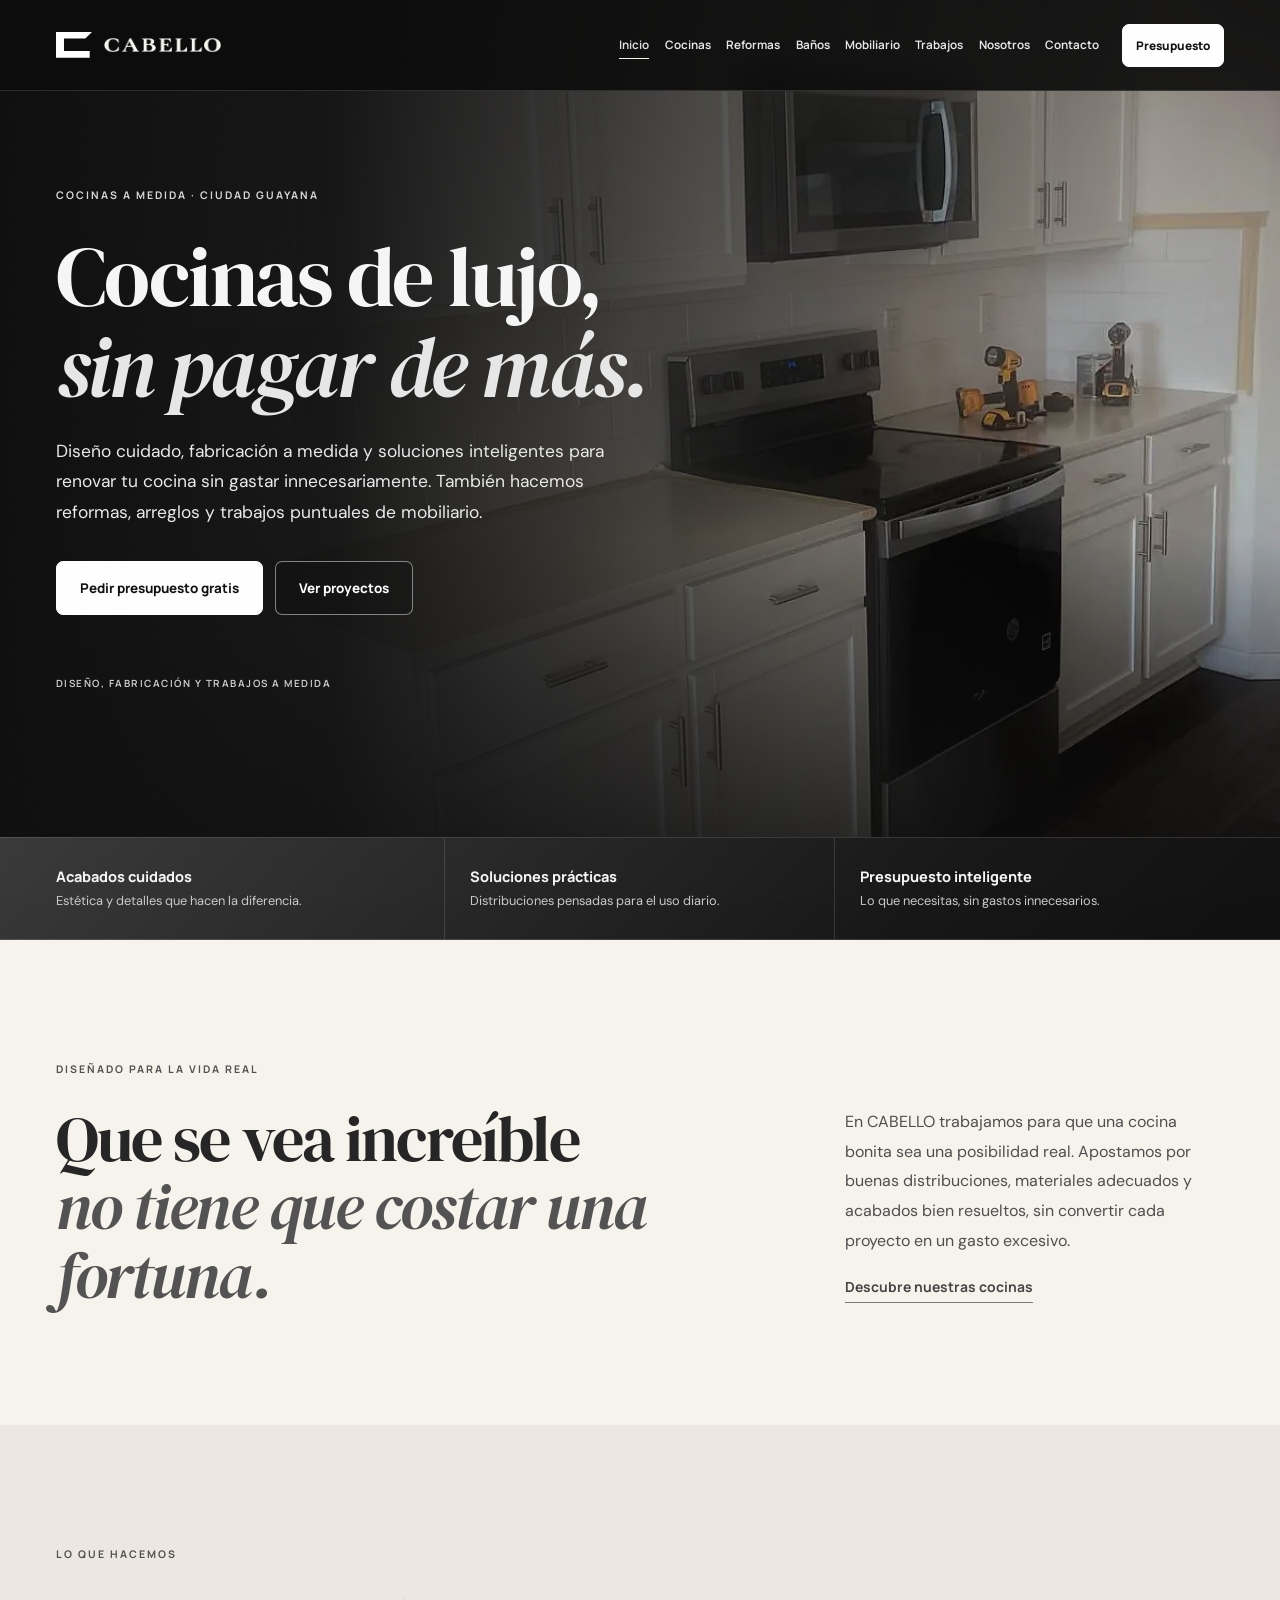
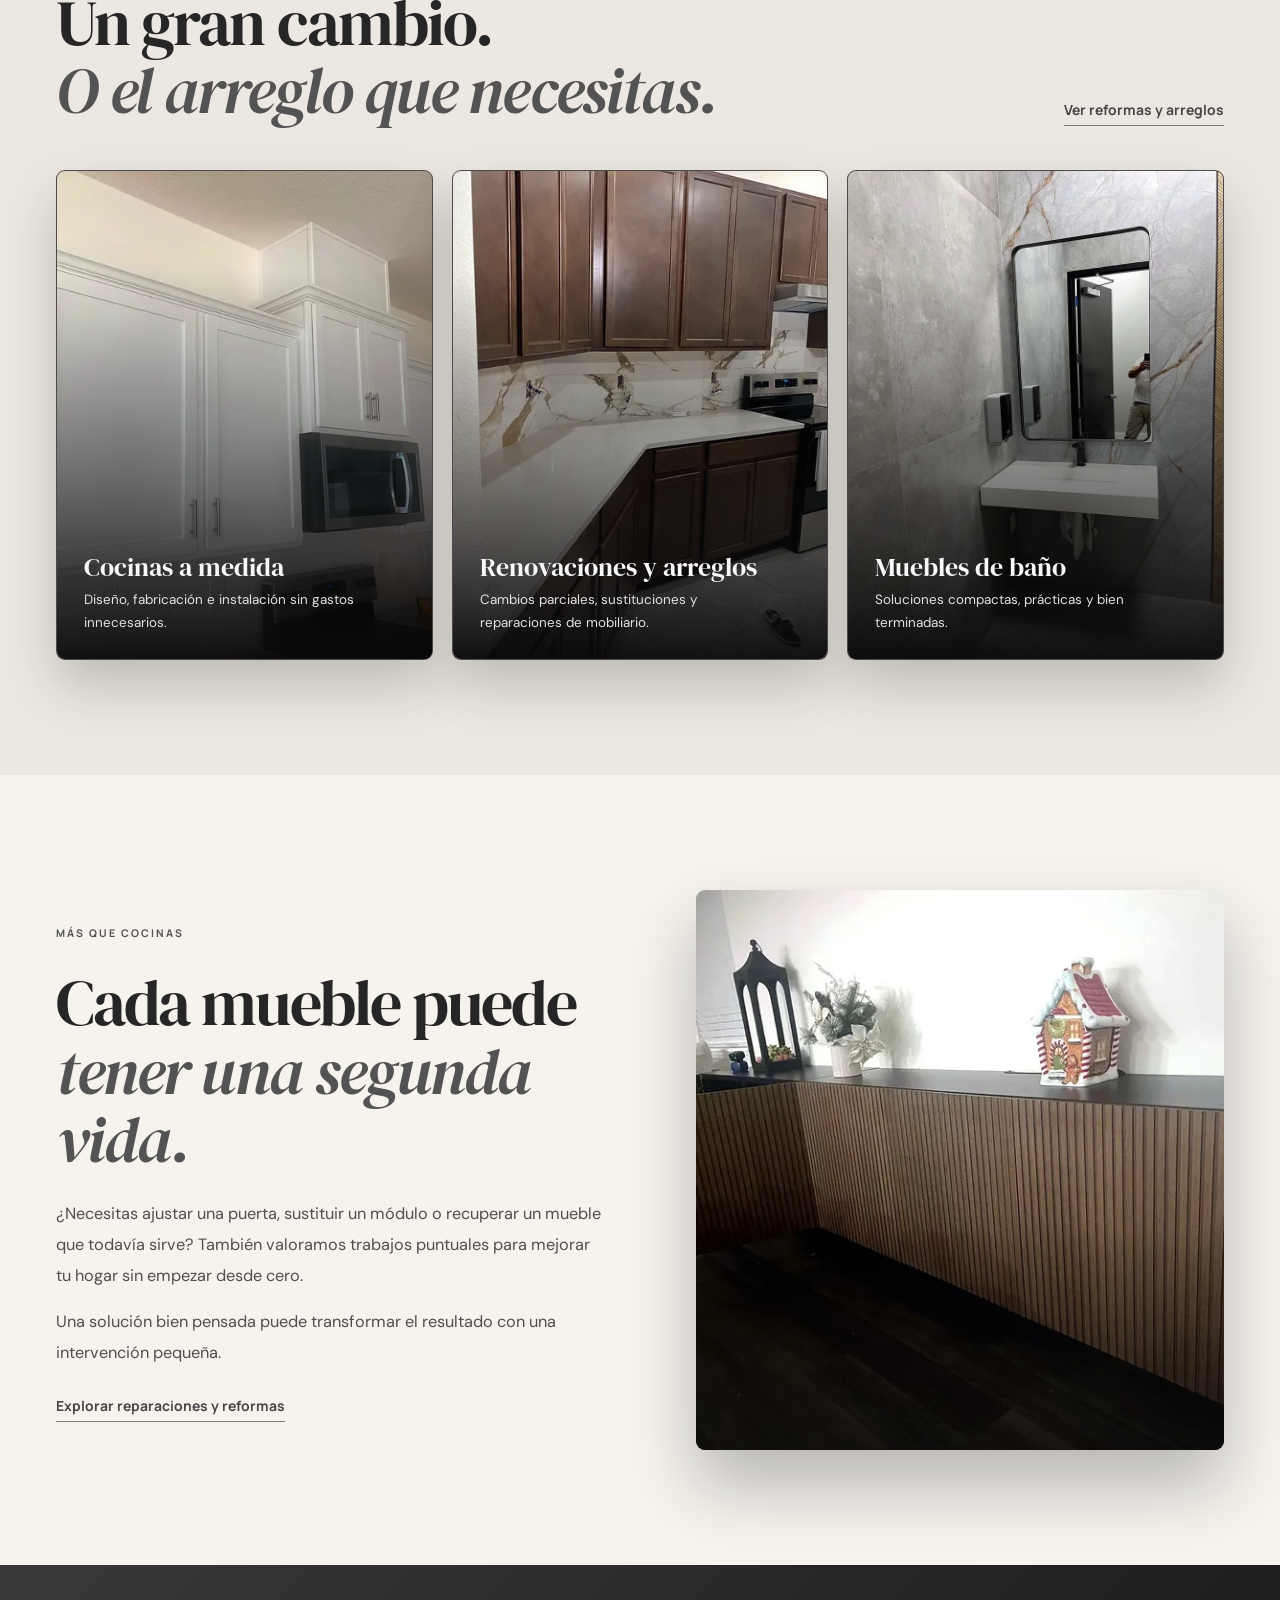
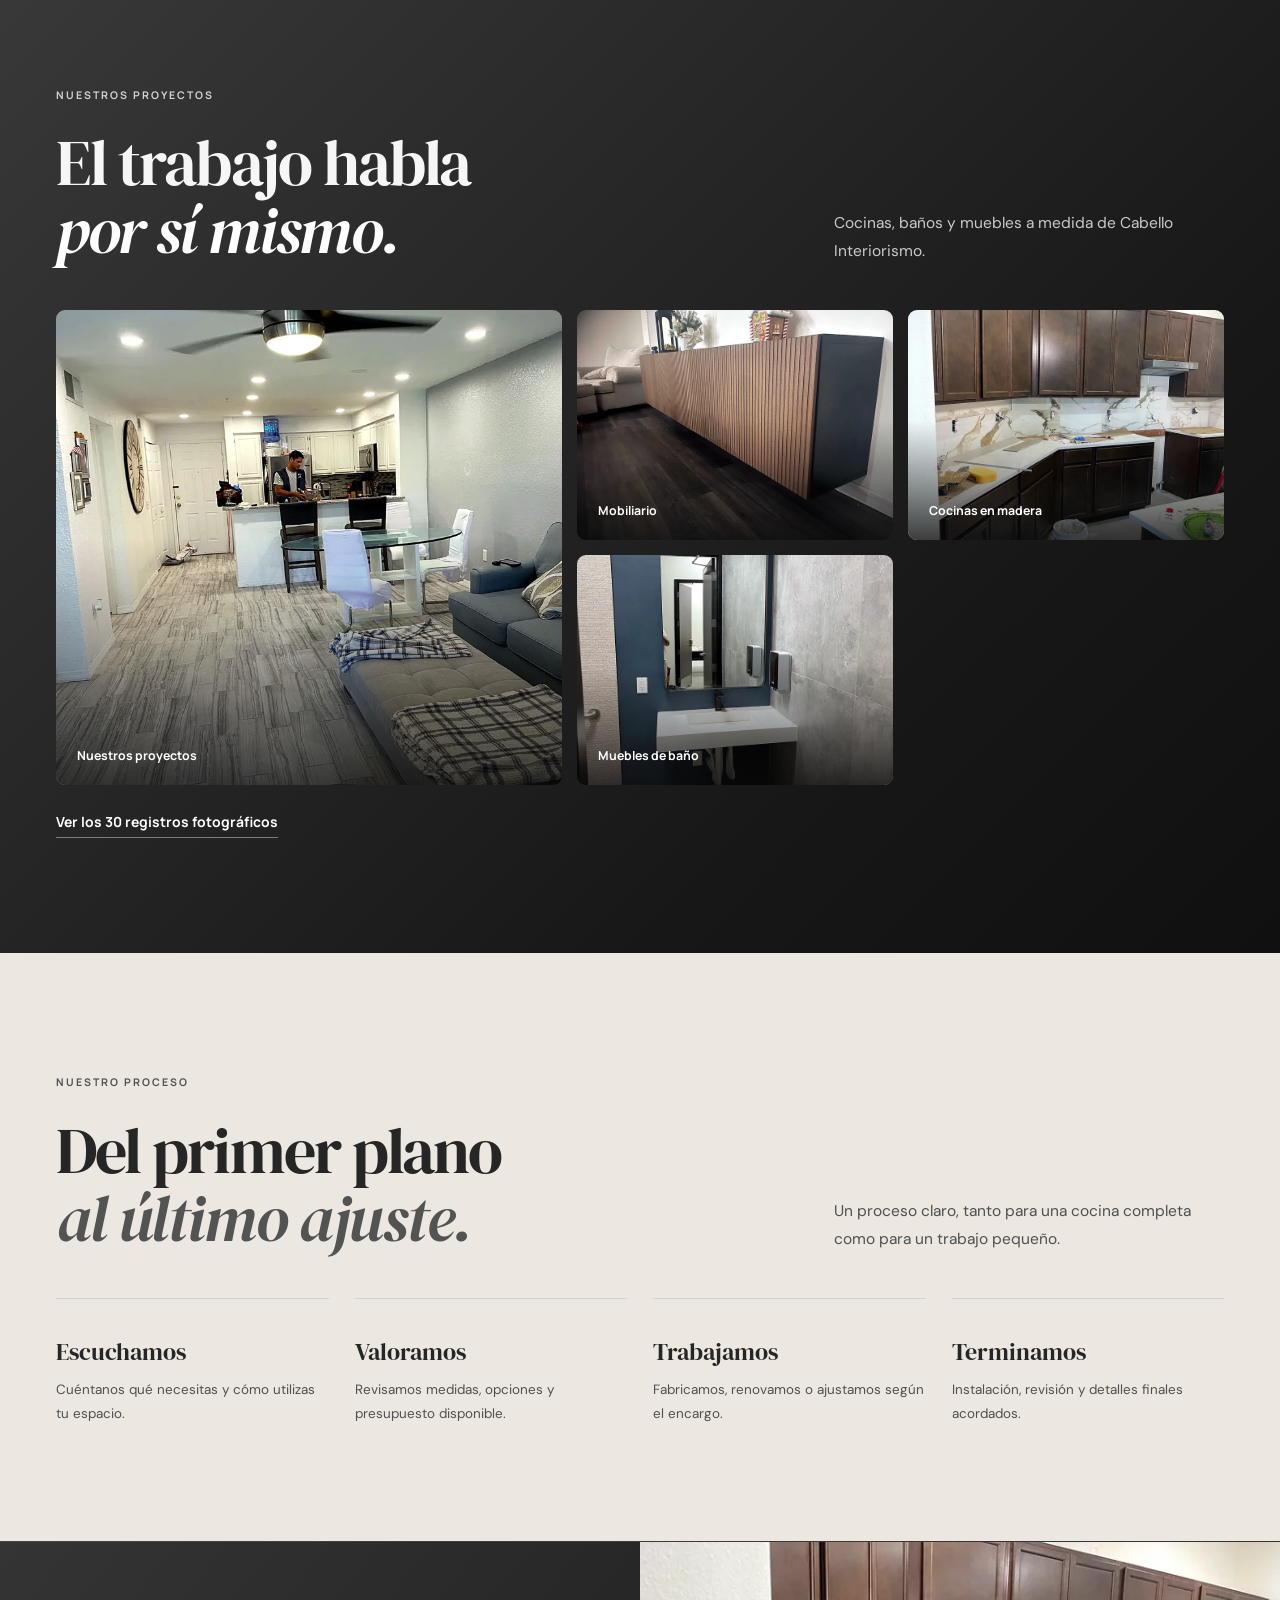
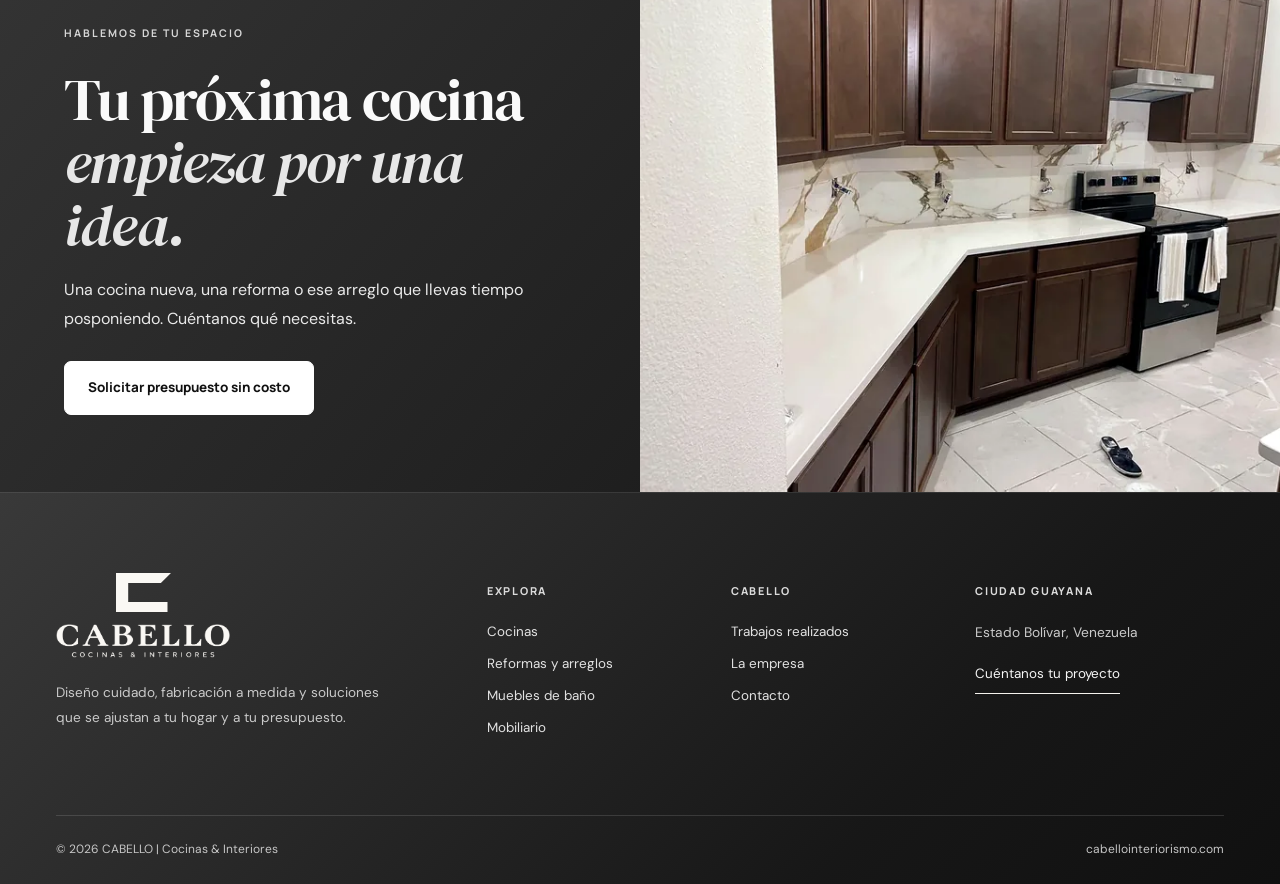
==== commit 12fe4d68: "Add files via upload" ====
--- a/index.html
+++ b/index.html
@@ -1,6 +1,11 @@
 <!doctype html>
 <html lang="es">
 <head>
+<script>
+if (/^https?:$/.test(location.protocol) && location.pathname.endsWith('/index.html')) {
+  history.replaceState(history.state, '', './' + location.search + location.hash);
+}
+</script>
 <meta charset="utf-8">
 <meta name="viewport" content="width=device-width, initial-scale=1">
 <meta name="theme-color" content="#151a19">
@@ -12,18 +17,18 @@
 <meta property="og:url" content="https://cabellointeriorismo.com/">
 <link rel="canonical" href="https://cabellointeriorismo.com/">
 <title>CABELLO | Cocinas a medida y reformas en Ciudad Guayana</title>
-<link rel="icon" type="image/svg+xml" href="assets/favicon.svg">
+<link rel="icon" type="image/svg+xml" href="assets/c-simbolo.svg">
 <link rel="preconnect" href="https://fonts.googleapis.com">
 <link rel="preconnect" href="https://fonts.gstatic.com" crossorigin>
 <link href="https://fonts.googleapis.com/css2?family=DM+Sans:wght@400;500;600;700&amp;family=Manrope:wght@400;500;600;700;800&amp;family=DM+Serif+Display:ital@0;1&amp;display=swap" rel="stylesheet">
-<link rel="stylesheet" href="assets/cabello-v14.css">
+<link rel="stylesheet" href="assets/cabello-v16.css">
 <link rel="preload" href="assets/trabajos/cocinas-blancas/cabello-cocina-blanca-completa-moderna-02.webp" as="image">
 </head><body>
 <a class="skip-link" href="#main-content">Saltar al contenido</a>
 <header class="site-header" id="site-header">
-  <div class="header-desktop"><div class="container header-layout"><a href="index.html" class="brand" aria-label="CABELLO Cocinas e Interiores, inicio"><span class="brand-main">CABELLO</span><span class="brand-divider" aria-hidden="true"></span><span class="brand-sub">COCINAS <em>&amp;</em> INTERIORES</span></a><nav class="nav-desktop" aria-label="Navegación principal"><a href="index.html" class="is-current" aria-current="page">Inicio</a><a href="cocinas.html" class="">Cocinas</a><a href="reformas.html" class="">Reformas</a><a href="banos.html" class="">Baños</a><a href="mobiliario.html" class="">Mobiliario</a><a href="proyectos.html" class="">Trabajos</a><a href="nosotros.html" class="">Nosotros</a><a href="contacto.html" class="">Contacto</a></nav><a class="head-cta" href="contacto.html">Presupuesto </a></div></div>
-  <div class="header-tablet"><div class="container header-layout"><a href="index.html" class="brand" aria-label="CABELLO Cocinas e Interiores, inicio"><span class="brand-main">CABELLO</span><span class="brand-divider" aria-hidden="true"></span><span class="brand-sub">COCINAS <em>&amp;</em> INTERIORES</span></a><button class="menu-toggle" type="button" data-menu-target="tablet-menu" aria-label="Abrir menú de navegación" aria-controls="tablet-menu" aria-expanded="false"><span></span><span></span><span></span></button></div><nav id="tablet-menu" class="dropdown" aria-label="Navegación en tablet" hidden><a href="index.html" class="is-current" aria-current="page">Inicio</a><a href="cocinas.html" class="">Cocinas</a><a href="reformas.html" class="">Reformas</a><a href="banos.html" class="">Baños</a><a href="mobiliario.html" class="">Mobiliario</a><a href="proyectos.html" class="">Trabajos</a><a href="nosotros.html" class="">Nosotros</a><a href="contacto.html" class="">Contacto</a><a class="dropdown-cta" href="contacto.html">Pedir presupuesto </a></nav></div>
-  <div class="header-mobile"><div class="container header-layout"><a href="index.html" class="brand" aria-label="CABELLO Cocinas e Interiores, inicio"><span class="brand-main">CABELLO</span><span class="brand-divider" aria-hidden="true"></span><span class="brand-sub">COCINAS <em>&amp;</em> INTERIORES</span></a><button class="menu-toggle" type="button" data-menu-target="mobile-menu" aria-label="Abrir menú de navegación" aria-controls="mobile-menu" aria-expanded="false"><span></span><span></span><span></span></button></div><nav id="mobile-menu" class="dropdown" aria-label="Navegación en móvil" hidden><a href="index.html" class="is-current" aria-current="page">Inicio</a><a href="cocinas.html" class="">Cocinas</a><a href="reformas.html" class="">Reformas</a><a href="banos.html" class="">Baños</a><a href="mobiliario.html" class="">Mobiliario</a><a href="proyectos.html" class="">Trabajos</a><a href="nosotros.html" class="">Nosotros</a><a href="contacto.html" class="">Contacto</a><a class="dropdown-cta" href="contacto.html">Pedir presupuesto </a></nav></div>
+  <div class="header-desktop"><div class="container header-layout"><a href="./" class="brand" aria-label="CABELLO Cocinas e Interiores, inicio"><svg class="marca-c" viewBox="0 0 424 304" aria-hidden="true" focusable="false"><path fill="currentColor" d="M0 0H424L346 78H94V224H397V304H0Z"/></svg><img class="marca-nombre" src="assets/apellido.png" alt="" width="985" height="126"></a><nav class="nav-desktop" aria-label="Navegación principal"><a href="./" class="is-current" aria-current="page">Inicio</a><a href="cocinas.html" class="">Cocinas</a><a href="reformas.html" class="">Reformas</a><a href="banos.html" class="">Baños</a><a href="mobiliario.html" class="">Mobiliario</a><a href="proyectos.html" class="">Trabajos</a><a href="nosotros.html" class="">Nosotros</a><a href="contacto.html" class="">Contacto</a></nav><a class="head-cta" href="contacto.html">Presupuesto </a></div></div>
+  <div class="header-tablet"><div class="container header-layout"><a href="./" class="brand" aria-label="CABELLO Cocinas e Interiores, inicio"><svg class="marca-c" viewBox="0 0 424 304" aria-hidden="true" focusable="false"><path fill="currentColor" d="M0 0H424L346 78H94V224H397V304H0Z"/></svg><img class="marca-nombre" src="assets/apellido.png" alt="" width="985" height="126"></a><button class="menu-toggle" type="button" data-menu-target="tablet-menu" aria-label="Abrir menú de navegación" aria-controls="tablet-menu" aria-expanded="false"><span></span><span></span><span></span></button></div><nav id="tablet-menu" class="dropdown" aria-label="Navegación en tablet" hidden><a href="./" class="is-current" aria-current="page">Inicio</a><a href="cocinas.html" class="">Cocinas</a><a href="reformas.html" class="">Reformas</a><a href="banos.html" class="">Baños</a><a href="mobiliario.html" class="">Mobiliario</a><a href="proyectos.html" class="">Trabajos</a><a href="nosotros.html" class="">Nosotros</a><a href="contacto.html" class="">Contacto</a><a class="dropdown-cta" href="contacto.html">Pedir presupuesto </a></nav></div>
+  <div class="header-mobile"><div class="container header-layout"><a href="./" class="brand" aria-label="CABELLO Cocinas e Interiores, inicio"><svg class="marca-c" viewBox="0 0 424 304" aria-hidden="true" focusable="false"><path fill="currentColor" d="M0 0H424L346 78H94V224H397V304H0Z"/></svg><img class="marca-nombre" src="assets/apellido.png" alt="" width="985" height="126"></a><button class="menu-toggle" type="button" data-menu-target="mobile-menu" aria-label="Abrir menú de navegación" aria-controls="mobile-menu" aria-expanded="false"><span></span><span></span><span></span></button></div><nav id="mobile-menu" class="dropdown" aria-label="Navegación en móvil" hidden><a href="./" class="is-current" aria-current="page">Inicio</a><a href="cocinas.html" class="">Cocinas</a><a href="reformas.html" class="">Reformas</a><a href="banos.html" class="">Baños</a><a href="mobiliario.html" class="">Mobiliario</a><a href="proyectos.html" class="">Trabajos</a><a href="nosotros.html" class="">Nosotros</a><a href="contacto.html" class="">Contacto</a><a class="dropdown-cta" href="contacto.html">Pedir presupuesto </a></nav></div>
  </header>
 <main id="main-content">
 <section class="hero hero--home">
@@ -41,8 +46,13 @@
 <section class="bottom-cta"><div class="bottom-photo"><img src="assets/trabajos/cocinas-madera/cabello-cocina-madera-oscura-revestimiento-claro-01.webp" alt="Cocina madera oscura revestimiento claro" srcset="assets/trabajos/cocinas-madera/cabello-cocina-madera-oscura-revestimiento-claro-01-780.webp 780w, assets/trabajos/cocinas-madera/cabello-cocina-madera-oscura-revestimiento-claro-01.webp 1600w" sizes="(max-width: 767px) 92vw, (max-width: 1199px) 70vw, 54vw" loading="lazy" decoding="async"><div class="bottom-photo-overlay"></div></div><div class="container bottom-cta-inner"><span class="overline">HABLEMOS DE TU ESPACIO</span><h2 class="display-heading">Tu próxima cocina<br><i>empieza por una idea.</i></h2><p>Una cocina nueva, una reforma o ese arreglo que llevas tiempo posponiendo. Cuéntanos qué necesitas.</p><a href="contacto.html" class="button button--primary"><span>Solicitar presupuesto sin costo</span></a></div></section>
 
 </main>
-<footer class="footer"><div class="container"><div class="footer-main"><div class="footer-about"><a href="index.html" class="footer-logo">CABELLO<span>.</span></a><div class="footer-descriptor">COCINAS &amp; INTERIORES</div><p>Diseño cuidado, fabricación a medida y soluciones que se ajustan a tu hogar y a tu presupuesto.</p></div><div><h3>Explora</h3><a href="cocinas.html">Cocinas</a><a href="reformas.html">Reformas y arreglos</a><a href="banos.html">Muebles de baño</a><a href="mobiliario.html">Mobiliario</a></div><div><h3>CABELLO</h3><a href="proyectos.html">Trabajos realizados</a><a href="nosotros.html">La empresa</a><a href="contacto.html">Contacto</a></div><div class="footer-last"><h3>Ciudad Guayana</h3><p>Estado Bolívar, Venezuela</p><a href="contacto.html" class="footer-contact">Cuéntanos tu proyecto</a></div></div><div class="footer-legal"><span>© 2026 CABELLO | Cocinas &amp; Interiores</span><span>cabellointeriorismo.com</span></div></div></footer>
+<footer class="footer"><div class="container"><div class="footer-main"><div class="footer-about"><a href="./" class="footer-logo firma-cabello" aria-label="Cabello Cocinas e Interiores, inicio"><svg class="marca-c" viewBox="0 0 424 304" aria-hidden="true" focusable="false"><path fill="currentColor" d="M0 0H424L346 78H94V224H397V304H0Z"/></svg><img src="assets/firma.png" alt="" width="985" height="190"></a><p>Diseño cuidado, fabricación a medida y soluciones que se ajustan a tu hogar y a tu presupuesto.</p></div><div><h3>Explora</h3><a href="cocinas.html">Cocinas</a><a href="reformas.html">Reformas y arreglos</a><a href="banos.html">Muebles de baño</a><a href="mobiliario.html">Mobiliario</a></div><div><h3>CABELLO</h3><a href="proyectos.html">Trabajos realizados</a><a href="nosotros.html">La empresa</a><a href="contacto.html">Contacto</a></div><div class="footer-last"><h3>Ciudad Guayana</h3><p>Estado Bolívar, Venezuela</p><a href="contacto.html" class="footer-contact">Cuéntanos tu proyecto</a></div></div><div class="footer-legal"><span>© 2026 CABELLO | Cocinas &amp; Interiores</span><span>cabellointeriorismo.com</span></div></div></footer>
 
 
 <script src="assets/site.js" defer></script>
+<script>
+if (location.protocol === 'file:') {
+  document.querySelectorAll('a[href="./"]').forEach(link => { link.href = 'index.html'; });
+}
+</script>
 </body></html>
--- a/assets/cabello-v16.css
+++ b/assets/cabello-v16.css
@@ -0,0 +1,120 @@
+/* CABELLO | Cocinas & Interiores — Dark Editorial V11 */
+:root{--dark:#151515;--graphite:#222222;--light:#f6f6f6;--muted:#bfbfbf;--turquoise:#b8b8b8;--line:rgba(255,255,255,.13);--serif:'DM Serif Display',Georgia,serif;--sans:'DM Sans',Arial,sans-serif;--brand:'Manrope',Arial,sans-serif;--max:1320px}
+*,*::before,*::after{box-sizing:border-box}html{scroll-behavior:smooth;scroll-padding-top:90px}body{margin:0;background:var(--dark);color:var(--light);font:400 16px/1.65 var(--sans);-webkit-font-smoothing:antialiased;min-width:320px}body::before{content:"";pointer-events:none;position:fixed;inset:0;z-index:100;opacity:.02;background-image:url("data:image/svg+xml,%3Csvg xmlns='http://www.w3.org/2000/svg' width='180' height='180'%3E%3Cfilter id='n'%3E%3CfeTurbulence type='fractalNoise' baseFrequency='.69' numOctaves='2' stitchTiles='stitch'/%3E%3C/filter%3E%3Crect width='100%25' height='100%25' filter='url(%23n)'/%3E%3C/svg%3E")}body.menu-open{overflow:hidden}a{color:inherit;text-decoration:none}button,input,textarea,select{font:inherit}button{cursor:pointer}h1,h2,h3,p,figure{margin:0}img{display:block;width:100%;max-width:100%;height:auto}p{color:var(--muted)}.container{max-width:var(--max);width:calc(100% - 112px);margin-inline:auto}h1,.display-heading{font-family:var(--serif);font-weight:400;line-height:1.07;letter-spacing:-.03em}.display-heading{font-size:clamp(2.7rem,5vw,5.3rem)}h1 i,.display-heading i{font-weight:400;color:#e7e7e7}.overline{display:inline-flex;gap:13px;align-items:center;letter-spacing:.19em;text-transform:uppercase;color:#d7d7d7;font:700 .66rem/1.4 var(--brand)}.overline::before{content:"";width:28px;height:1px;background:var(--turquoise);flex:none}.skip-link{position:fixed;z-index:200;left:12px;top:-100px;padding:12px;background:var(--turquoise);color:#1f1f1f}.skip-link:focus{top:12px}:focus-visible{outline:3px solid var(--turquoise);outline-offset:3px}[hidden]{display:none!important}
+/* Buttons and links */
+.button{display:inline-flex;justify-content:center;align-items:center;gap:23px;min-height:54px;padding:14px 23px;border-radius:7px;font:750 .84rem/1.4 var(--brand);border:1px solid var(--turquoise);transition:transform .2s,background .2s,box-shadow .2s}.button--primary{background:var(--turquoise);color:#202020}.button--outline{color:#ffffff;background:rgba(17,17,17,.28);border-color:rgba(255,255,255,.47);backdrop-filter:blur(9px)}.button:hover{transform:translateY(-2px)}.button--primary:hover{background:#dadada;box-shadow:0 15px 35px rgba(184,184,184,.16)}.button--outline:hover{border-color:var(--turquoise);background:rgba(255,255,255,.12)}.button-arrow{font-size:1.15rem;font-weight:400}.inline-link{display:inline-flex;align-items:center;gap:19px;padding-bottom:6px;border-bottom:1px solid var(--turquoise);font:700 .87rem var(--brand)}.inline-link:hover{color:#dfdfdf}.inline-link span{color:var(--turquoise);font-size:1.18rem}
+/* Header variants: one visible at a time */
+.site-header{position:absolute;top:0;left:0;right:0;z-index:70;background:rgba(14,14,14,.7);border-bottom:1px solid var(--line);backdrop-filter:blur(20px);-webkit-backdrop-filter:blur(20px)}.header-layout{height:90px;display:flex;align-items:center;gap:23px}.brand{display:flex;align-items:center;gap:14px;min-width:0;flex-shrink:0;white-space:nowrap}.brand-main{font:800 1.43rem/1 var(--brand);letter-spacing:.045em}.brand-divider{width:1px;height:29px;background:var(--turquoise)}.brand-sub{font:700 .57rem/1.4 var(--brand);letter-spacing:.15em;color:#e6e6e6}.brand-sub em{color:var(--turquoise);font-style:normal}.nav-desktop{display:flex;gap:clamp(10px,1.2vw,21px);align-items:center;margin-left:auto}.nav-desktop a{font:650 .73rem var(--brand);white-space:nowrap;position:relative;padding-block:11px;color:#e9e9e9}.nav-desktop a:after{content:"";position:absolute;bottom:5px;left:0;right:100%;height:1px;background:var(--turquoise);transition:right .2s}.nav-desktop a.is-current:after,.nav-desktop a:hover:after{right:0}.nav-desktop a.is-current{color:#e0e0e0}.head-cta{border:1px solid var(--turquoise);border-radius:7px;background:var(--turquoise);color:#1e1e1e;padding:12px 13px;font:800 .74rem var(--brand);white-space:nowrap}.head-cta span{margin-left:7px}.header-tablet,.header-mobile{display:none}.menu-toggle{height:46px;width:46px;display:flex;align-items:center;justify-content:center;flex-direction:column;gap:5px;border:1px solid rgba(255,255,255,.22);background:rgba(255,255,255,.055);border-radius:7px}.menu-toggle span{display:block;width:22px;height:2px;background:#ffffff;transition:transform .2s,opacity .2s}.menu-toggle[aria-expanded="true"] span:first-child{transform:translateY(7px) rotate(45deg)}.menu-toggle[aria-expanded="true"] span:nth-child(2){opacity:0}.menu-toggle[aria-expanded="true"] span:last-child{transform:translateY(-7px) rotate(-45deg)}.dropdown{position:absolute;top:100%;left:0;right:0;padding:19px max(5%,23px) 25px;background:rgba(22,22,22,.98);border-bottom:1px solid var(--line);box-shadow:0 32px 60px rgba(0,0,0,.46);max-height:calc(100svh - 72px);overflow:auto}.dropdown>a{display:block;padding:12px 5px;border-bottom:1px solid var(--line);font:650 .95rem var(--brand)}.dropdown>a.is-current{color:var(--turquoise)}.dropdown>a.dropdown-cta{margin-top:14px;background:var(--turquoise);text-align:center;border-radius:5px;color:#202020}
+/* Hero with photographs of completed work; no AI images */
+.hero{position:relative;isolation:isolate;display:flex;align-items:center;overflow:hidden;background:#2a2a2a;min-height:750px;height:min(93svh,980px)}.hero--subpage{min-height:650px;height:min(80svh,840px)}.hero-photography,.hero-shadow{position:absolute;inset:0}.hero-photography{z-index:-2}.hero-photography img{height:100%;width:100%;object-fit:cover;object-position:75% center;filter:saturate(.94)}.hero-shadow{background:linear-gradient(90deg,#0f0f0f 0%,rgba(15,15,15,.96) 26%,rgba(15,15,15,.78) 44%,rgba(15,15,15,.19) 90%),linear-gradient(0deg,rgba(12,12,12,.7),transparent 36%,rgba(12,12,12,.3) 100%)}.hero-layout{z-index:1;position:relative;padding-block:155px 120px}.hero-main{max-width:720px;width:63%}.hero h1{font-size:clamp(4rem,6.6vw,7.2rem);margin:24px 0 24px}.hero--subpage h1{font-size:clamp(3.8rem,6vw,6.4rem)}.hero-description{max-width:560px;font-size:1.09rem;line-height:1.75;color:#eaeaea}.hero-buttons{display:flex;flex-wrap:wrap;gap:12px;margin-top:34px}.hero-footnote{display:flex;align-items:center;gap:16px;margin-top:61px;color:#cdcdcd;font:650 .62rem/1.5 var(--brand);letter-spacing:.15em;text-transform:uppercase}.footnote-line{width:50px;height:1px;background:var(--turquoise)}.hero-photo-label{position:absolute;right:5%;bottom:33px;border-left:2px solid var(--turquoise);padding-left:13px;color:#ebebeb;text-shadow:0 1px 10px #000000;font:700 .65rem var(--brand);letter-spacing:.17em}
+/* Sections, layered backgrounds */
+.section{padding:clamp(80px,9vw,148px) 0;position:relative}.section--intro{background:linear-gradient(140deg,#272727,#161616 65%,#252525)}.section--services{background:radial-gradient(ellipse at 75% 9%,#373737,#1e1e1e 45%,#161616 98%)}.section--portfolio{background:linear-gradient(145deg,#242424,#151515 65%,#2b2b2b)}.section--process{background:linear-gradient(140deg,#1b1b1b,#303030,#1b1b1b)}.feature-section{background:linear-gradient(125deg,#161616,#2a2a2a 58%,#191919)}.section--narrow{background:#1c1c1c}.section--gallery{background:linear-gradient(130deg,#222222,#151515 67%)}.section--contact{background:radial-gradient(ellipse at 84% 18%,#323232,#161616 70%)}.section-head{display:flex;align-items:end;justify-content:space-between;gap:50px;margin-bottom:44px}.section-head h2{margin-top:22px}.section-head>p{max-width:390px;font-size:.97rem;line-height:1.8}.section-head .inline-link{flex-shrink:0}
+.trust-strip{background:linear-gradient(100deg,#232323,#323232,#212121);border-block:1px solid var(--line)}.trust-grid{display:grid;grid-template-columns:repeat(3,minmax(0,1fr))}.trust-grid>div{display:flex;gap:16px;align-items:center;padding:28px 25px;border-right:1px solid var(--line)}.trust-grid>div:first-child{padding-left:0}.trust-grid>div:last-child{border:0}.trust-index{font:400 1.25rem var(--serif);color:var(--turquoise)}.trust-grid strong{display:block;font:750 .91rem var(--brand)}.trust-grid p{font-size:.8rem;margin-top:4px}
+.intro-layout{display:grid;grid-template-columns:1.45fr .8fr;gap:clamp(45px,8vw,155px);align-items:end}.intro-layout h2{margin-top:23px}.intro-aside{padding-bottom:7px}.intro-rule{display:block;width:70px;height:1px;background:var(--turquoise);margin-bottom:24px}.intro-aside p{line-height:1.85;font-size:1rem}.intro-aside p+p{margin-top:16px}.intro-aside .inline-link{margin-top:22px}
+/* Full bleed photo cards */
+.project-grid{display:grid;grid-template-columns:repeat(3,minmax(0,1fr));gap:19px}.project-tile{position:relative;display:block;min-height:490px;overflow:hidden;border-radius:9px;background:#323232;isolation:isolate;box-shadow:0 26px 55px rgba(0,0,0,.2);border:1px solid rgba(255,255,255,.12);transition:transform .3s,border-color .3s}.project-tile:hover{transform:translateY(-5px);border-color:var(--turquoise)}.project-media,.photo-vignette{position:absolute;inset:0}.project-media{z-index:-2}.project-media img{width:100%;height:100%;object-fit:cover;transition:transform .5s}.project-tile:hover .project-media img{transform:scale(1.04)}.photo-vignette{background:linear-gradient(0deg,rgba(9,9,9,.96),rgba(9,9,9,.45) 42%,transparent 80%)}.project-overlay{position:absolute;left:27px;right:27px;bottom:25px;z-index:1}.project-overlay .overline{font-size:.58rem}.project-overlay .overline:before{width:17px}.project-overlay h3{font:400 clamp(1.6rem,2vw,2.4rem)/1.15 var(--serif);margin:13px 0 7px}.project-overlay p{font-size:.84rem;line-height:1.65;color:#e2e2e2;padding-right:25px}.tile-arrow{position:absolute;right:0;bottom:0;color:var(--turquoise);font-size:1.32rem}
+/* Editorial splits */
+.editorial-split{display:grid;grid-template-columns:1.02fr .98fr;gap:clamp(55px,7vw,130px);align-items:center}.editorial-split--reverse .feature-image{order:2}.editorial-split--reverse .feature-content{order:1}.feature-image{min-height:560px;position:relative;overflow:hidden;border-radius:9px;box-shadow:0 35px 70px rgba(0,0,0,.26)}.feature-image img{position:absolute;inset:0;width:100%;height:100%;object-fit:cover}.feature-image:after{content:"";position:absolute;inset:0;background:linear-gradient(0deg,rgba(10,10,10,.73),transparent 40%)}.feature-image figcaption{position:absolute;bottom:24px;left:25px;z-index:1;letter-spacing:.12em;font:700 .67rem var(--brand)}.caption-line{display:inline-block;width:22px;height:1px;background:var(--turquoise);vertical-align:middle;margin-right:10px}.feature-content h2{margin:24px 0}.feature-content p{font-size:1.02rem;line-height:1.9}.feature-content p+p{margin-top:15px}.feature-content .inline-link{margin-top:27px}
+/* Portfolio collage */
+.portfolio-mosaic{display:grid;grid-template-columns:1.6fr 1fr 1fr;grid-template-rows:repeat(2,230px);gap:15px}.mosaic-item{position:relative;overflow:hidden;border-radius:9px;background:#2d2d2d}.mosaic-item--wide{grid-row:span 2}.mosaic-item img{width:100%;height:100%;object-fit:cover;transition:transform .4s}.mosaic-item:hover img{transform:scale(1.035)}.mosaic-item:after{content:"";position:absolute;inset:0;background:linear-gradient(0deg,rgba(9,9,9,.78),transparent 52%)}.mosaic-item>span{display:flex;justify-content:space-between;position:absolute;bottom:21px;left:21px;right:21px;z-index:1;font:700 .77rem var(--brand)}.mosaic-item b{color:var(--turquoise)}.portfolio-bottom{display:flex;align-items:center;justify-content:space-between;gap:18px;margin-top:27px}.portfolio-bottom>span{font:700 .65rem var(--brand);letter-spacing:.17em;color:#afafaf}
+/* Process and repair / informational grids */
+.steps{display:grid;grid-template-columns:repeat(4,minmax(0,1fr));gap:26px}.step{padding-top:22px;border-top:1px solid var(--line)}.step-num{font:400 2.65rem var(--serif);color:var(--turquoise)}.step-line{height:1px;width:34px;background:var(--turquoise);margin:25px 0}.step h3{font:400 1.5rem var(--serif);margin-bottom:10px}.step p{font-size:.84rem;line-height:1.8}.info-columns{display:grid;grid-template-columns:repeat(3,1fr);gap:19px}.repair-grid{display:grid;grid-template-columns:repeat(2,1fr);gap:19px}.info-columns article,.repair-grid article{min-height:235px;padding:35px;border:1px solid var(--line);border-radius:9px;background:linear-gradient(145deg,rgba(255,255,255,.058),rgba(255,255,255,.012));box-shadow:0 20px 45px rgba(0,0,0,.08)}.info-columns article>span,.repair-num{display:block;color:var(--turquoise);font:700 .72rem var(--brand);margin-bottom:30px;letter-spacing:.14em}.info-columns h3,.repair-grid h3{font:400 1.62rem var(--serif);margin-bottom:11px}.info-columns p,.repair-grid p{font-size:.9rem;line-height:1.78}.note-panel{padding:60px;border-radius:10px;border:1px solid rgba(184,184,184,.25);background:linear-gradient(130deg,#2e2e2e,#1b1b1b)}.note-panel h2{margin:21px 0}.note-panel p{max-width:680px;line-height:1.8}.note-panel .button{margin-top:24px}
+/* Real photograph in final CTA; footer below has no photo */
+.bottom-cta{position:relative;min-height:590px;display:flex;align-items:center;isolation:isolate;background:#262626;overflow:hidden;border-top:1px solid var(--line)}.bottom-photo,.bottom-photo-overlay{position:absolute;inset:0}.bottom-photo{z-index:-2}.bottom-photo img{width:100%;height:100%;object-fit:cover;object-position:72% 50%}.bottom-photo-overlay{z-index:-1;background:linear-gradient(90deg,rgba(13,13,13,.98),rgba(13,13,13,.87) 38%,rgba(13,13,13,.23) 90%),linear-gradient(0deg,rgba(13,13,13,.55),transparent 60%)}.bottom-cta-inner{padding-block:100px}.bottom-cta h2{margin:23px 0 19px}.bottom-cta p{max-width:600px;color:#eaeaea;line-height:1.8}.bottom-cta .button{margin-top:27px}
+.footer{background:radial-gradient(ellipse at 80% 15%,#2e2e2e,#151515 68%);padding-top:80px;border-top:1px solid var(--line)}.footer-main{display:grid;grid-template-columns:1.55fr .8fr .8fr 1fr;gap:45px;padding-bottom:66px}.footer-logo{font:800 2rem var(--brand);letter-spacing:.06em}.footer-logo span{color:var(--turquoise)}.footer-descriptor{font:700 .63rem var(--brand);letter-spacing:.19em;color:#d5d5d5;margin:10px 0 25px}.footer-about p{font-size:.85rem;line-height:1.86;max-width:340px}.footer h3{font:750 .68rem var(--brand);letter-spacing:.16em;color:#dbdbdb;text-transform:uppercase;margin:10px 0 23px}.footer-main a:not(.footer-logo):not(.footer-contact){display:block;margin:10px 0;font-size:.84rem;color:#e2e2e2}.footer-main a:hover{color:var(--turquoise)}.footer-main .footer-last p{font-size:.86rem}.footer-contact{display:inline-block;margin-top:20px;border-bottom:1px solid var(--turquoise);font-size:.84rem;padding-bottom:7px}.footer-legal{border-top:1px solid var(--line);display:flex;justify-content:space-between;gap:15px;padding:24px 0;color:#b1b1b1;font-size:.75rem}
+/* Gallery */
+.gallery-controls{display:flex;gap:9px;flex-wrap:wrap;margin-bottom:27px}.filter{padding:11px 18px;border:1px solid var(--line);border-radius:60px;background:rgba(255,255,255,.04);color:white;font:700 .76rem var(--brand)}.filter.is-active,.filter:hover{border-color:var(--turquoise);color:#e1e1e1}.filter span{color:var(--turquoise);margin-left:6px}.gallery-grid{display:grid;grid-template-columns:repeat(4,minmax(0,1fr));gap:13px}.gallery-card{padding:0;border:1px solid var(--line);border-radius:8px;overflow:hidden;text-align:left;background:#2e2e2e;color:white;min-width:0}.gallery-photo{height:250px;overflow:hidden}.gallery-photo img{width:100%;height:100%;object-fit:cover;transition:transform .35s}.gallery-card:hover img{transform:scale(1.04)}.gallery-card-label{display:flex;align-items:center;justify-content:space-between;gap:10px;padding:14px;font:700 .75rem var(--brand)}.gallery-card-label span{color:var(--turquoise)}.gallery-hint{font-size:.78rem;margin-top:22px}.lightbox{padding:20px;width:min(94vw,1080px);max-height:94vh;overflow:auto;background:#191919;color:white;border:1px solid var(--line);border-radius:9px;box-shadow:0 30px 100px #0009}.lightbox::backdrop{background:rgba(0,0,0,.85);backdrop-filter:blur(5px)}.lightbox img{max-height:77vh;object-fit:contain}.lightbox-close{float:right;margin-bottom:12px;padding:8px 14px;border:1px solid var(--line);background:#303030;color:white;border-radius:5px}.lightbox-caption{font-size:.83rem;margin-top:12px}
+/* Contact mock-up: explicit no-send */
+.contact-layout{display:grid;grid-template-columns:.84fr 1fr;gap:clamp(50px,8vw,130px)}.contact-side h2{margin:24px 0}.contact-side>p{line-height:1.85}.contact-side figure{height:295px;margin:34px 0 20px;overflow:hidden;border-radius:8px}.contact-side figure img{height:100%;object-fit:cover}.contact-note{font-size:.8rem;color:#b3b3b3}.form-panel{padding:38px;border-radius:10px;border:1px solid var(--line);background:linear-gradient(150deg,rgba(255,255,255,.072),rgba(255,255,255,.018));box-shadow:0 24px 60px #0002}.form-topline{display:flex;justify-content:space-between;gap:12px;font:700 .64rem var(--brand);letter-spacing:.14em;color:#d9d9d9;margin-bottom:32px}.form-row{margin-bottom:19px}.form-row label{display:block;margin-bottom:7px;font:700 .77rem var(--brand);color:#f3f3f3}.form-row label span{color:var(--turquoise)}.form-row input,.form-row select,.form-row textarea{display:block;width:100%;min-height:53px;padding:14px;border:1px solid rgba(255,255,255,.19);border-radius:5px;background:#191919;color:#ffffff;outline:0}.form-row select option{background:#191919}.form-row input::placeholder,.form-row textarea::placeholder{color:#989898}.form-row :is(input,textarea,select):focus{border-color:var(--turquoise)}.form-row textarea{resize:vertical}.form-two{display:grid;grid-template-columns:1fr 1fr;gap:15px}.button--wide{width:100%}.form-feedback{margin-top:16px;color:#dcdcdc;font-size:.84rem}.form-disclaimer{margin-top:17px;font-size:.77rem;line-height:1.75}
+/* Tablet */
+@media(max-width:1279px){.header-desktop{display:none}.header-tablet{display:block}.header-tablet .header-layout{height:80px}.header-tablet .menu-toggle{margin-left:auto}.container{width:calc(100% - 80px)}.section{padding:96px 0}.hero-main{width:75%}.hero h1{font-size:clamp(3.9rem,7.5vw,6.4rem)}.project-grid{gap:13px}.project-tile{min-height:425px}.editorial-split{gap:55px}.feature-image{min-height:470px}.gallery-grid{grid-template-columns:repeat(3,1fr)}.footer-main{gap:25px}}
+/* Mobile */
+@media(max-width:767px){html{scroll-padding-top:75px}.header-tablet{display:none}.header-mobile{display:block}.header-mobile .header-layout{height:72px;gap:11px}.header-mobile .brand{gap:10px}.header-mobile .brand-main{font-size:1.12rem}.header-mobile .brand-divider{height:24px}.header-mobile .brand-sub{font-size:.48rem;letter-spacing:.07em;max-width:103px;white-space:normal}.header-mobile .menu-toggle{margin-left:auto;flex:0 0 44px;width:44px;height:44px}.container{width:calc(100% - 38px)}.hero,.hero--subpage{min-height:680px;height:auto;align-items:flex-end}.hero--home{min-height:740px}.hero-photography img{object-position:67% 38%}.hero-shadow{background:linear-gradient(0deg,rgba(13,13,13,.99),rgba(13,13,13,.92) 30%,rgba(13,13,13,.58) 62%,rgba(13,13,13,.22)),linear-gradient(90deg,rgba(13,13,13,.53),transparent)}.hero-layout{padding-top:220px;padding-bottom:100px}.hero-main{width:100%}.hero h1,.hero--subpage h1{font-size:clamp(2.85rem,11.5vw,4.9rem);margin:19px 0}.hero-description{font-size:.96rem;line-height:1.71}.hero-buttons{flex-direction:column;align-items:stretch;margin-top:25px}.hero-buttons .button{justify-content:space-between;white-space:normal}.hero-footnote{font-size:.58rem;margin-top:27px}.footnote-line{width:25px}.hero-photo-label{right:19px;bottom:17px;font-size:.52rem}.section{padding:75px 0}.display-heading{font-size:clamp(2.6rem,10.2vw,4.3rem)}.section-head{display:block;margin-bottom:28px}.section-head h2{margin-top:18px}.section-head>p,.section-head>.inline-link{margin-top:22px;display:block}.trust-grid{grid-template-columns:1fr}.trust-grid>div,.trust-grid>div:first-child{padding:17px 0;border:0;border-bottom:1px solid var(--line)}.trust-grid>div:last-child{border:0}.trust-index{width:30px}.intro-layout{grid-template-columns:1fr;gap:30px}.intro-aside p{font-size:.96rem}.project-grid{grid-template-columns:1fr;gap:18px}.project-tile{min-height:470px}.project-overlay{bottom:24px;left:23px;right:23px}.project-overlay h3{font-size:2rem}.editorial-split{grid-template-columns:1fr;gap:36px}.editorial-split--reverse .feature-image,.editorial-split--reverse .feature-content{order:initial}.feature-image{min-height:350px}.feature-content h2{margin:18px 0}.feature-content p{font-size:.96rem}.portfolio-mosaic{grid-template-columns:1fr 1fr;grid-template-rows:repeat(3,175px);gap:10px}.mosaic-item--wide{grid-column:span 2;grid-row:span 1}.mosaic-item>span{bottom:12px;left:12px;right:12px;font-size:.7rem}.portfolio-bottom{display:block}.portfolio-bottom .inline-link{margin-top:17px}.steps{grid-template-columns:1fr 1fr;gap:28px 17px}.step-num{font-size:2.3rem}.step-line{margin:18px 0}.step h3{font-size:1.3rem}.step p{font-size:.81rem}.info-columns,.repair-grid{grid-template-columns:1fr}.info-columns article,.repair-grid article{min-height:0;padding:28px}.note-panel{padding:32px 25px}.bottom-cta{min-height:570px}.bottom-photo img{object-position:65% center}.bottom-photo-overlay{background:linear-gradient(0deg,rgba(13,13,13,.97),rgba(13,13,13,.84) 60%,rgba(13,13,13,.37))}.bottom-cta-inner{padding:80px 0}.bottom-cta h2{margin:18px 0}.footer{padding-top:60px}.footer-main{grid-template-columns:1fr 1fr;gap:35px 18px;padding-bottom:42px}.footer-about,.footer-last{grid-column:span 2}.footer-legal{display:block}.footer-legal span{display:block;margin:7px 0}.gallery-grid{grid-template-columns:repeat(2,minmax(0,1fr));gap:9px}.gallery-photo{height:175px}.gallery-card-label{font-size:.68rem;padding:11px}.contact-layout{grid-template-columns:1fr;gap:37px}.contact-side figure{height:275px}.form-panel{padding:26px 21px}.form-two{grid-template-columns:1fr;gap:0}}
+@media(max-width:420px){.brand-sub{font-size:.45rem!important}.overline{font-size:.62rem;letter-spacing:.1em}.hero h1,.hero--subpage h1{font-size:clamp(2.65rem,11.5vw,3.8rem)}.hero-description{font-size:.92rem}.project-tile{min-height:405px}.portfolio-mosaic{grid-template-rows:repeat(3,145px)}.gallery-photo{height:155px}}
+@media(max-width:360px){.container{width:calc(100% - 28px)}.header-mobile .brand-main{font-size:1.04rem}.header-mobile .brand-sub{max-width:86px;font-size:.43rem!important}.hero h1,.hero--subpage h1{font-size:2.65rem}.gallery-grid{grid-template-columns:1fr}.gallery-photo{height:255px}}
+@media(prefers-reduced-motion:reduce){html{scroll-behavior:auto}*,*::before,*::after{transition:none!important;animation:none!important}}
+
+/* Interior pages: a photographic spread, with the caption below the image. */
+.interior .hero--subpage{display:grid;grid-template-columns:minmax(0,1fr) minmax(0,1.04fr);grid-template-rows:1fr auto;align-items:center;gap:0 clamp(28px,4vw,76px);padding:clamp(110px,10vw,160px) max(5vw,calc((100vw - 1320px)/2)) 40px;background:radial-gradient(ellipse at top left,#313131,transparent 65%),#171717;height:auto;min-height:0}
+.interior .hero-photography{position:relative;inset:auto;grid-area:1/2;z-index:0;width:100%;height:clamp(340px,34vw,550px);border-radius:3px;overflow:hidden}
+.interior .hero-photography img{object-position:center}
+.interior .hero-shadow,.interior .hero-footnote{display:none}
+.interior .hero-layout{grid-area:1/1;width:100%;padding:24px 0}
+.interior .hero-main{width:100%}
+.interior .hero h1{font-size:clamp(3rem,5.1vw,5.9rem);line-height:1.03}
+.interior .hero h1 i{display:block;color:var(--turquoise)}
+.interior .hero-photo-label{grid-area:2/2;position:static;justify-self:start;margin-top:14px;font-size:.58rem}
+.interior .project-tile{display:flex;flex-direction:column;min-height:0;border-radius:3px;background:#222222}
+.interior .project-media{position:relative;inset:auto;z-index:0;aspect-ratio:4/3}
+.interior .project-overlay{position:relative;inset:auto;padding:26px 48px 28px 24px}
+.interior .project-overlay .overline,.interior .photo-vignette{display:none}
+.interior .project-overlay h3{font-size:clamp(1.65rem,2.4vw,2.6rem)}
+.interior .project-overlay .tile-arrow{position:absolute;right:14px;top:24px}
+.interior .bottom-cta{min-height:380px}
+
+.dropdown{max-height:calc(100dvh - 68px);overflow:auto}
+[hidden]{display:none!important}
+@media(max-width:1279px){.footer-desktop{display:none}.footer-tablet{display:block}.footer-tablet .footer-main{grid-template-columns:1.4fr 1fr;gap:32px}.footer-tablet .footer-last{grid-column:auto}}
+@media(max-width:767px){.footer-tablet{display:none}.footer-mobile{display:block}.footer-mobile .footer-main{display:grid;grid-template-columns:1fr;gap:18px}.footer-mobile .footer-main>*{grid-column:auto}.footer-mobile details{padding:12px 0;border-bottom:1px solid var(--line)}.footer-mobile summary{cursor:pointer;font-weight:650}.footer-mobile details a{display:block;padding:7px 0}.interior .hero--subpage{display:flex;flex-direction:column;align-items:stretch;padding:88px 19px 28px;gap:0}.interior .hero-layout{order:-1;padding:14px 0 30px}.interior .hero h1{font-size:clamp(2.55rem,10vw,4.4rem)}.interior .hero-photography{height:auto;aspect-ratio:1.55}.interior .hero-photo-label{align-self:flex-start}.interior .hero-buttons{align-items:flex-start}.interior .project-media{aspect-ratio:1.55}}
+
+/* Warm paper for reading; neutral graphite for the photo galleries. */
+:root{--dark:#191919;--muted:#cacaca;--paper:#f6f3ed;--ink:#262626}
+.site-header{background:rgba(26,26,26,.88)}
+.dropdown{background:rgba(28,28,28,.98)}
+.section--intro,.feature-section,.section--process,.section--narrow,.section--contact,.section--services{background:var(--paper);color:var(--ink);--muted:#4f4f4f;--line:#d1d1d1}
+.section--services,.section--process{background:#ece8e1}
+.section :is(.display-heading i,.step-num,.repair-num,.info-columns article>span){color:#535353}
+.section .overline,.form-topline,.contact-note,.form-feedback,.form-row label span{color:#515151}
+.section .inline-link{color:#454545;border-color:#7b7b7b}
+.project-tile,.gallery-card{color:#f8f8f8}
+.interior .project-tile,.gallery-card,.lightbox{background:#252525}
+.section .project-overlay .overline,.section--portfolio .overline,.section--gallery .overline{color:#d2d2d2}
+.feature-image figcaption,.mosaic-item{color:white}
+.section--portfolio,.section--gallery,.trust-strip,.footer,.interior .hero--subpage{background:linear-gradient(135deg,#393939,#171717 72%,#101010)}
+.section--portfolio .display-heading i,.section--gallery .display-heading i{color:#dedede}
+.form-panel,.info-columns article,.repair-grid article,.note-panel{background:#fffcf7;border-color:#d1d1d1}
+.form-row label{color:var(--ink)}
+.form-row :is(input,select,textarea),.form-row select option{background:#fffdf9;color:#262626;border-color:#a5a5a5}
+.form-row input::placeholder,.form-row textarea::placeholder{color:#646464}
+.overline::before{content:none}
+.footnote-line,.intro-rule,.caption-line,.step-line{display:none}
+.step h3{margin-top:14px}
+.button{justify-content:center}
+.bottom-cta,.interior .bottom-cta{display:grid;grid-template-columns:1fr 1fr;min-height:0;background:linear-gradient(130deg,#343434,#121212);color:#fafafa}
+.bottom-cta .bottom-photo{position:relative;inset:auto;z-index:auto;grid-column:2;grid-row:1;align-self:stretch}
+.bottom-photo-overlay{display:none}
+.bottom-photo img{position:absolute;inset:0;object-position:center}
+.bottom-cta-inner{grid-column:1;grid-row:1;width:100%;padding:clamp(44px,6vw,100px) clamp(24px,5vw,84px);max-width:740px;margin-left:auto;margin-right:0}
+.bottom-cta h2{font-size:clamp(2.5rem,4.6vw,5rem)}
+.photo-vignette{z-index:0}
+.footer .footer-legal{color:#c6c6c6}
+@media(min-width:768px) and (max-width:1279px){.footer .footer-main{grid-template-columns:1.25fr 1fr;gap:32px}.footer-last{grid-column:auto}}
+@media(max-width:767px){.bottom-cta,.interior .bottom-cta{grid-template-columns:1fr}.bottom-cta .bottom-photo{grid-area:1/1;aspect-ratio:2.2}.bottom-cta-inner{grid-area:2/1;padding:38px 22px 46px}.footer .footer-main{grid-template-columns:1fr 1fr}.footer-about,.footer-last{grid-column:1/-1}}
+
+/* Fixed navigation and monochrome controls. */
+.site-header{position:fixed;inset:0 0 auto;background:rgba(12,12,12,.90);backdrop-filter:blur(16px)}
+:root{--turquoise:#f4f2ed}
+.button--primary,.head-cta,.dropdown>a.dropdown-cta{background:#fff;color:#111;border-color:#fff}
+.section .button--primary{background:#171717;color:white;border-color:#171717}
+.button--primary:hover,.head-cta:hover{background:#dedbd5;color:#121212}
+.section .button--primary:hover{background:#343434;color:white}
+.section--portfolio .inline-link,.section--gallery h2.display-heading i,.section--portfolio h2.display-heading i{color:#fff}
+.filter.is-active{background:white;color:#111;border-color:white}
+.filter.is-active span{color:#333}
+.interior .project-media{position:relative;width:100%;flex:none;overflow:hidden;min-height:0;aspect-ratio:4/3}
+.interior .project-media img{position:absolute;inset:0;width:100%;height:100%;object-fit:cover}
+.interior .project-overlay{padding:24px;flex:1}
+.interior .project-overlay h3{margin:0 0 10px}
+.project-tile:hover{transform:none}
+.interior .hero--subpage{grid-template-rows:auto}
+.trust-index,.step-line{display:none}
+@media(min-width:768px){.interior .project-overlay h3{min-height:2.3em}}
+
+/* Compact horizontal signature in navigation; stacked signature in the footer. */
+.site-header .brand{display:inline-flex;align-items:center;gap:12px;color:#fff;flex:none}
+.brand .marca-c{width:36px;height:auto;display:block}
+.brand .marca-nombre{width:117px;height:auto;display:block}
+.footer .firma-cabello{display:inline-flex;flex-direction:column;align-items:center;gap:12px;margin:0 0 22px;color:#faf8f4}
+.firma-cabello .marca-c{width:55px;height:auto}
+.firma-cabello img{display:block;width:174px;height:auto}
+@media(max-width:767px){.site-header .brand{gap:9px}.brand .marca-c{width:29px}.brand .marca-nombre{width:99px}.firma-cabello img{width:154px}}
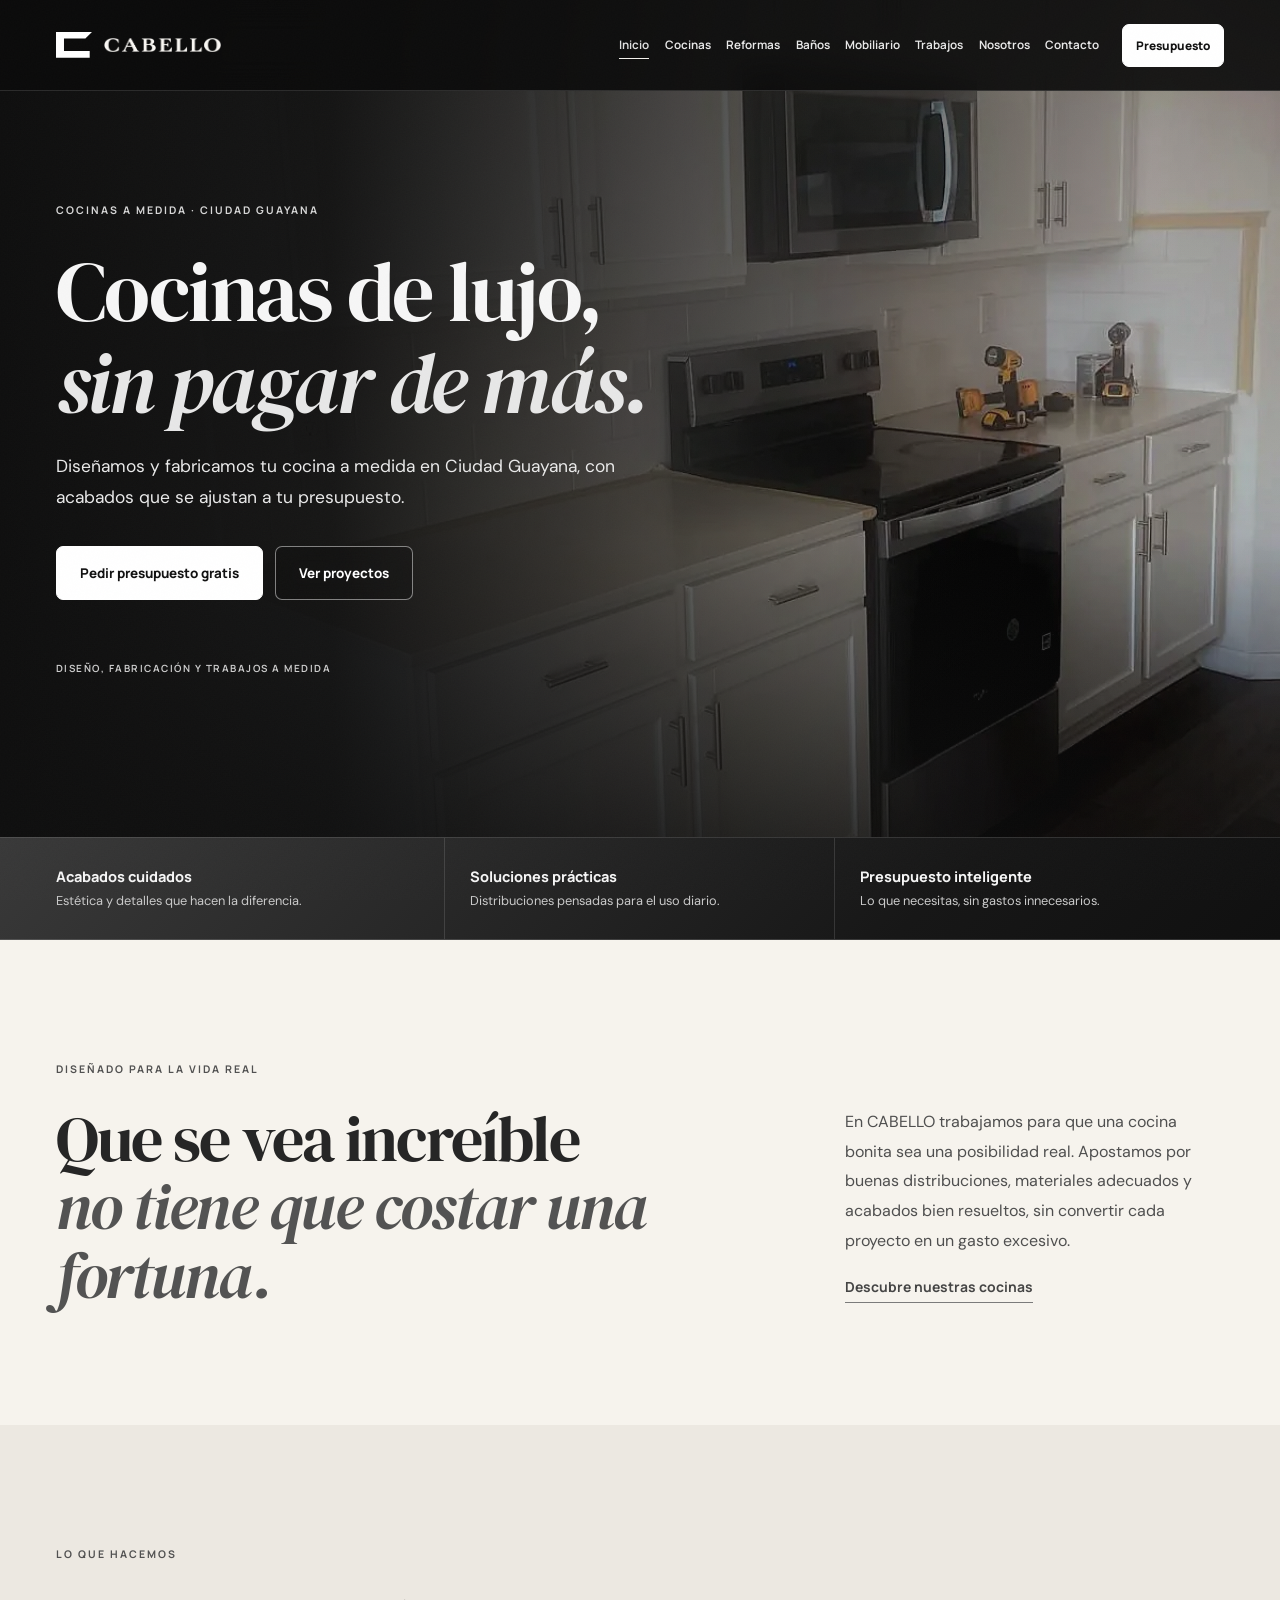
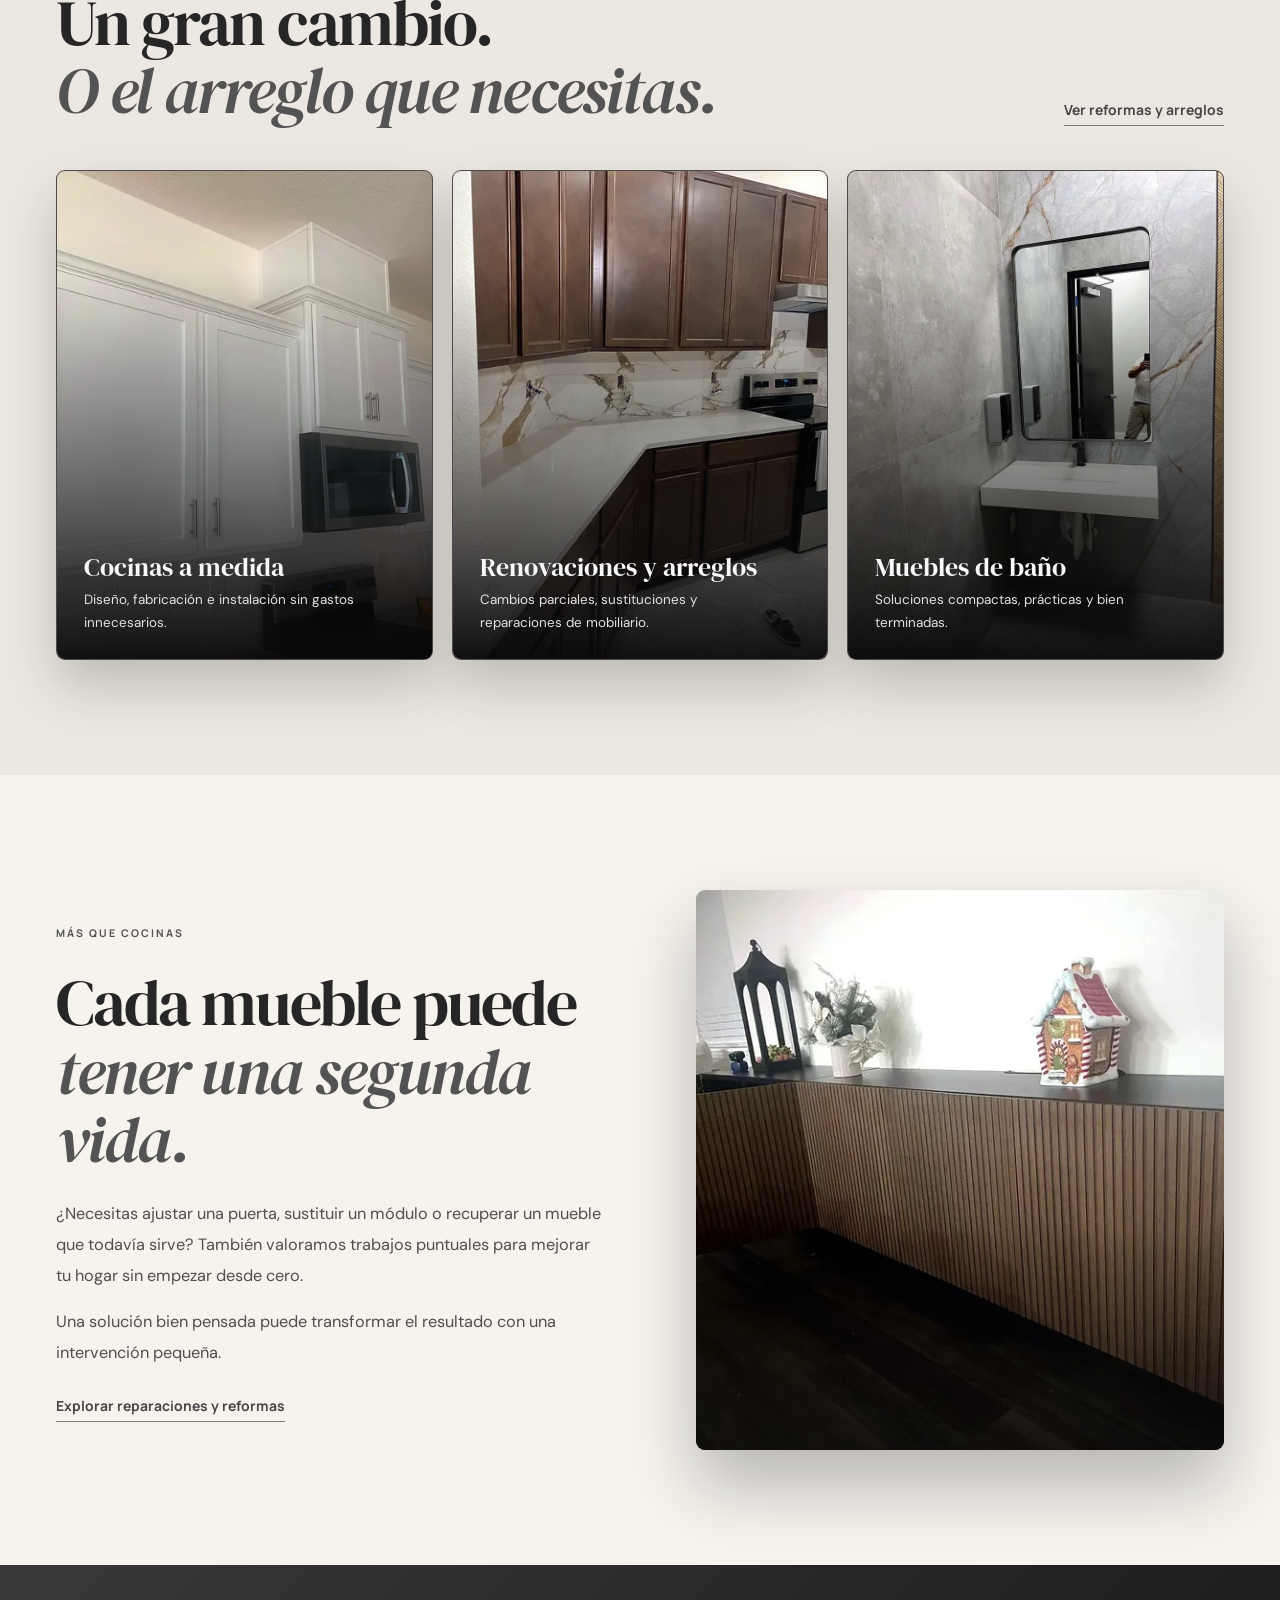
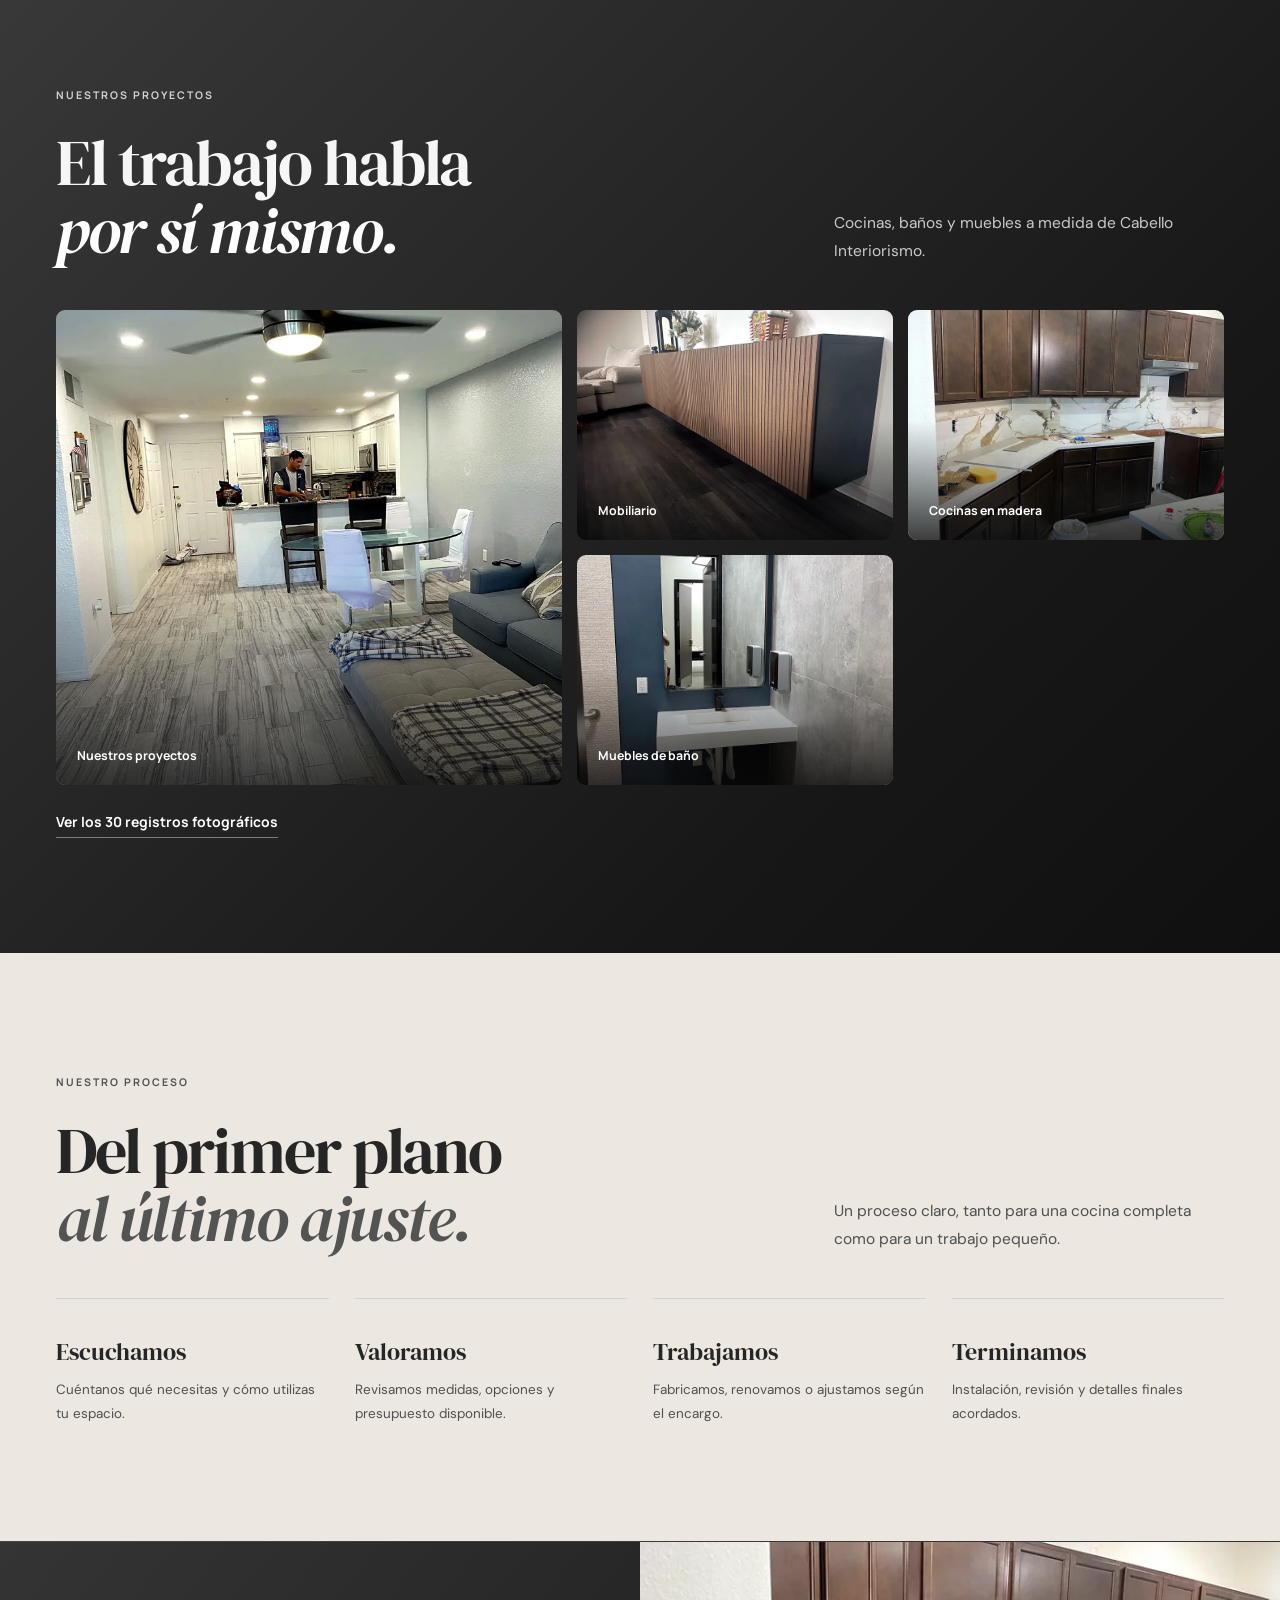
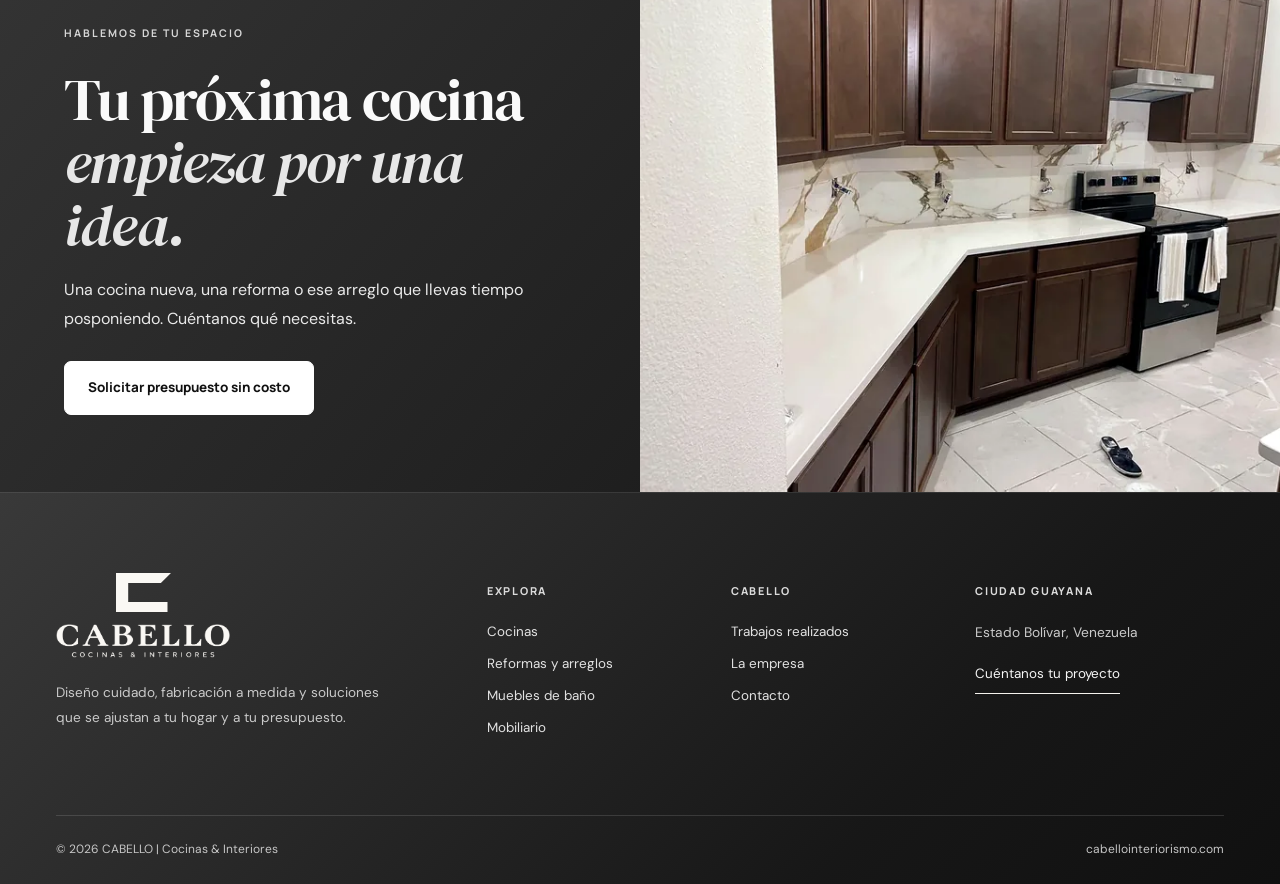
==== commit 2329492f: "Add files via upload" ====
--- a/index.html
+++ b/index.html
@@ -23,7 +23,8 @@
 <link href="https://fonts.googleapis.com/css2?family=DM+Sans:wght@400;500;600;700&amp;family=Manrope:wght@400;500;600;700;800&amp;family=DM+Serif+Display:ital@0;1&amp;display=swap" rel="stylesheet">
 <link rel="stylesheet" href="assets/cabello-v16.css">
 <link rel="preload" href="assets/trabajos/cocinas-blancas/cabello-cocina-blanca-completa-moderna-02.webp" as="image">
-</head><body>
+<link rel="stylesheet" href="assets/home-mobile-v17.css" media="(max-width:767px)">
+</head><body class="home-page">
 <a class="skip-link" href="#main-content">Saltar al contenido</a>
 <header class="site-header" id="site-header">
   <div class="header-desktop"><div class="container header-layout"><a href="./" class="brand" aria-label="CABELLO Cocinas e Interiores, inicio"><svg class="marca-c" viewBox="0 0 424 304" aria-hidden="true" focusable="false"><path fill="currentColor" d="M0 0H424L346 78H94V224H397V304H0Z"/></svg><img class="marca-nombre" src="assets/apellido.png" alt="" width="985" height="126"></a><nav class="nav-desktop" aria-label="Navegación principal"><a href="./" class="is-current" aria-current="page">Inicio</a><a href="cocinas.html" class="">Cocinas</a><a href="reformas.html" class="">Reformas</a><a href="banos.html" class="">Baños</a><a href="mobiliario.html" class="">Mobiliario</a><a href="proyectos.html" class="">Trabajos</a><a href="nosotros.html" class="">Nosotros</a><a href="contacto.html" class="">Contacto</a></nav><a class="head-cta" href="contacto.html">Presupuesto </a></div></div>
@@ -33,7 +34,7 @@
 <main id="main-content">
 <section class="hero hero--home">
 <div class="hero-photography"><img src="assets/trabajos/cocinas-blancas/cabello-cocina-blanca-completa-moderna-02.webp" alt="Cocina blanca completa moderna" srcset="assets/trabajos/cocinas-blancas/cabello-cocina-blanca-completa-moderna-02-780.webp 780w, assets/trabajos/cocinas-blancas/cabello-cocina-blanca-completa-moderna-02.webp 1200w" sizes="100vw" loading="eager" decoding="async" fetchpriority="high"><div class="hero-shadow"></div></div>
-<div class="container hero-layout"><div class="hero-main"><span class="overline">COCINAS A MEDIDA · CIUDAD GUAYANA</span><h1>Cocinas de lujo,<br><i>sin pagar de más.</i></h1><p class="hero-description">Diseño cuidado, fabricación a medida y soluciones inteligentes para renovar tu cocina sin gastar innecesariamente. También hacemos reformas, arreglos y trabajos puntuales de mobiliario.</p><div class="hero-buttons"><a href="contacto.html" class="button button--primary"><span>Pedir presupuesto gratis</span></a><a href="proyectos.html" class="button button--outline"><span>Ver proyectos</span></a></div><div class="hero-footnote"><span class="footnote-line"></span> Diseño, fabricación y trabajos a medida</div></div></div>
+<div class="container hero-layout"><div class="hero-main"><span class="overline">COCINAS A MEDIDA · CIUDAD GUAYANA</span><h1>Cocinas de lujo,<br><i>sin pagar de más.</i></h1><p class="hero-description">Diseñamos y fabricamos tu cocina a medida en Ciudad Guayana, con acabados que se ajustan a tu presupuesto.</p><div class="hero-buttons"><a href="contacto.html" class="button button--primary"><span>Pedir presupuesto gratis</span></a><a href="proyectos.html" class="button button--outline"><span>Ver proyectos</span></a></div><div class="hero-footnote"><span class="footnote-line"></span> Diseño, fabricación y trabajos a medida</div></div></div>
 
 </section>
 
--- a/assets/home-mobile-v17.css
+++ b/assets/home-mobile-v17.css
@@ -0,0 +1,19 @@
+@media(max-width:767px){
+  .home-page .site-header{background:rgba(16,16,16,.69);backdrop-filter:blur(9px);-webkit-backdrop-filter:blur(9px)}
+  .home-page .header-layout{height:56px}
+  .home-page .menu-toggle{border:0;background:transparent}
+  .home-page .dropdown{max-height:calc(100dvh - 56px)}
+  .hero.hero--home{display:block;height:auto;min-height:0;background:#f7f5ef;color:#161616}
+  .hero--home .hero-photography{position:relative;inset:auto;z-index:0;width:100%;height:clamp(260px,80vw,450px)}
+  .hero--home .hero-photography img{object-position:center 52%;filter:none}
+  .hero--home .hero-shadow,.hero--home .hero-footnote{display:none}
+  .hero--home .hero-layout{padding:25px 0 32px}
+  .hero--home .overline{color:#514d46;font-size:.62rem}
+  .hero--home h1{font-size:clamp(2.35rem,9.6vw,4.4rem);margin:12px 0;line-height:1.02}
+  .hero--home h1 i{color:#383530}
+  .hero--home .hero-description{color:#47443e;font-size:.94rem;line-height:1.5}
+  .hero--home .hero-buttons{flex-direction:row;align-items:center;gap:8px 16px;margin-top:18px}
+  .hero--home .hero-buttons .button{min-height:44px;padding:10px 14px;justify-content:center;font-size:.79rem}
+  .hero--home .button--primary{background:#151515;color:white;border-color:#151515}
+  .hero--home .hero-buttons .button--outline{color:#232323;background:transparent;border:0;padding-inline:0;text-decoration:underline;text-underline-offset:4px;backdrop-filter:none}
+}
